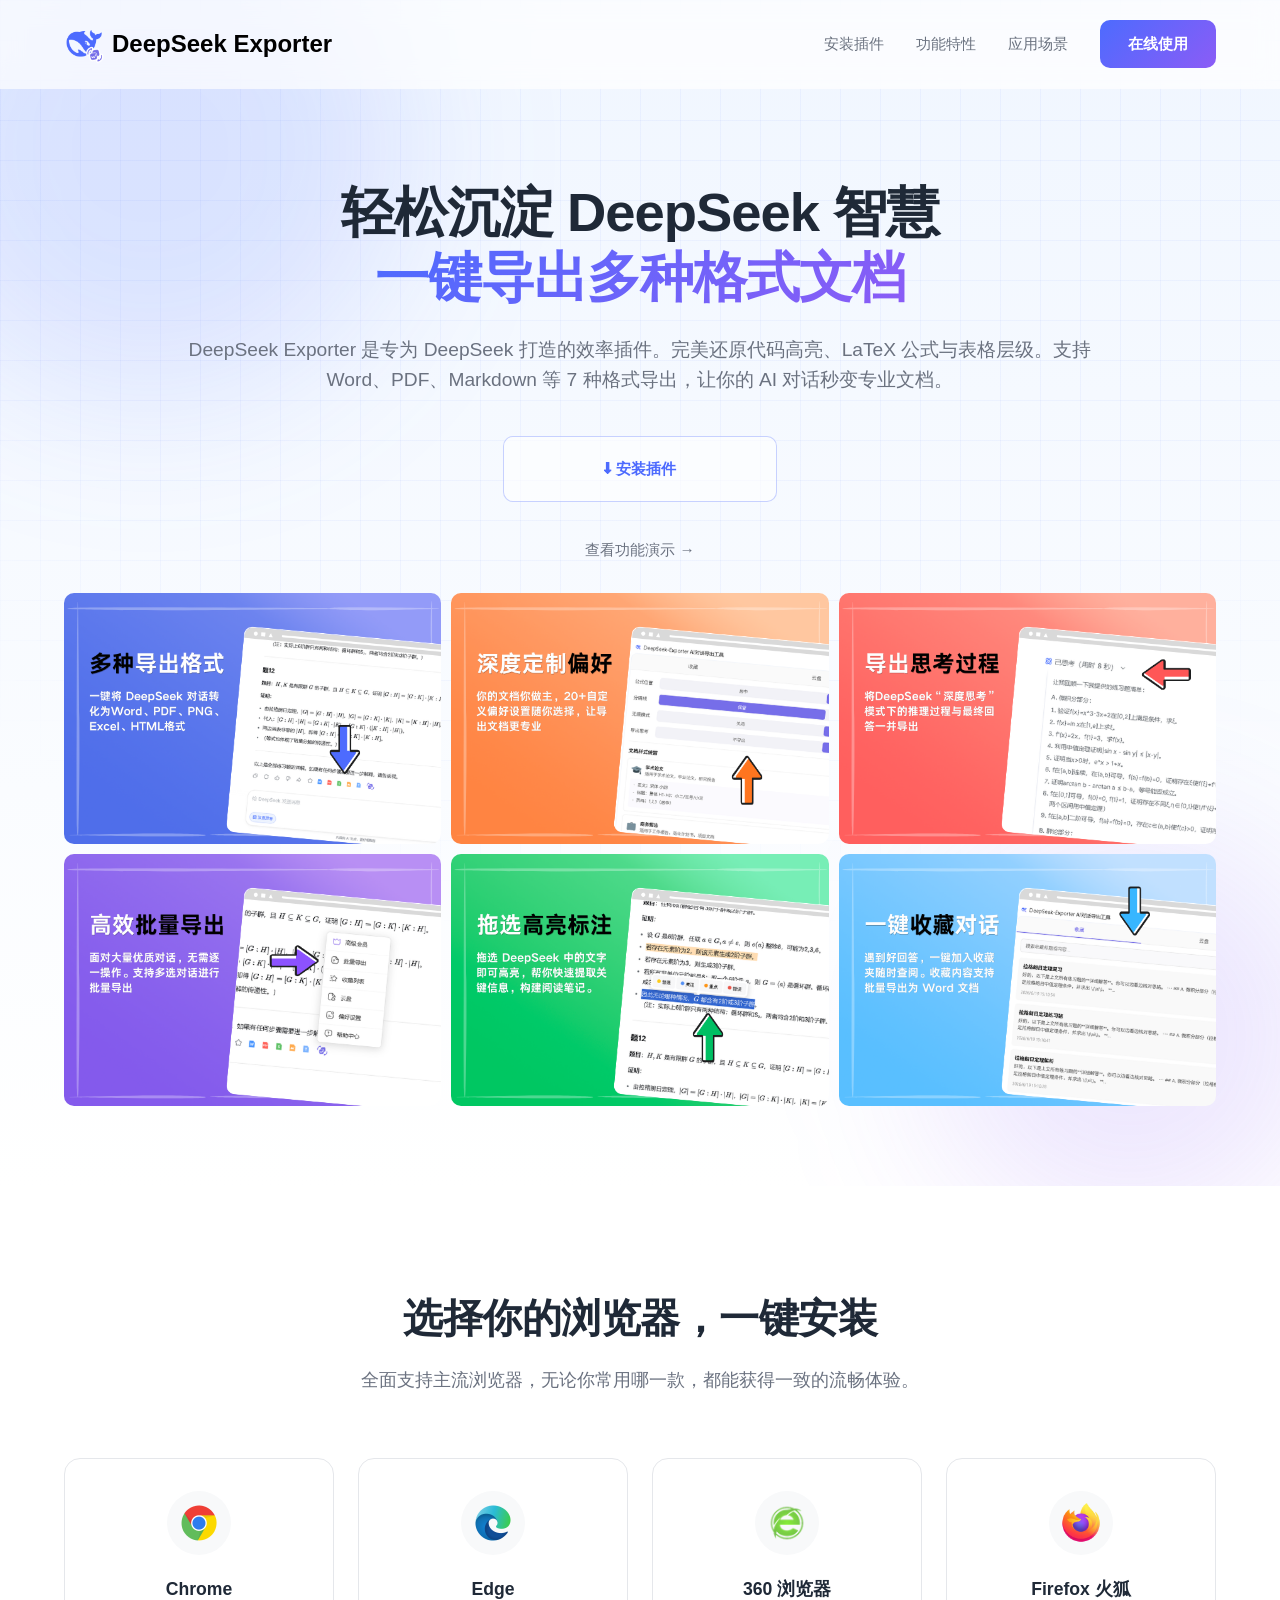
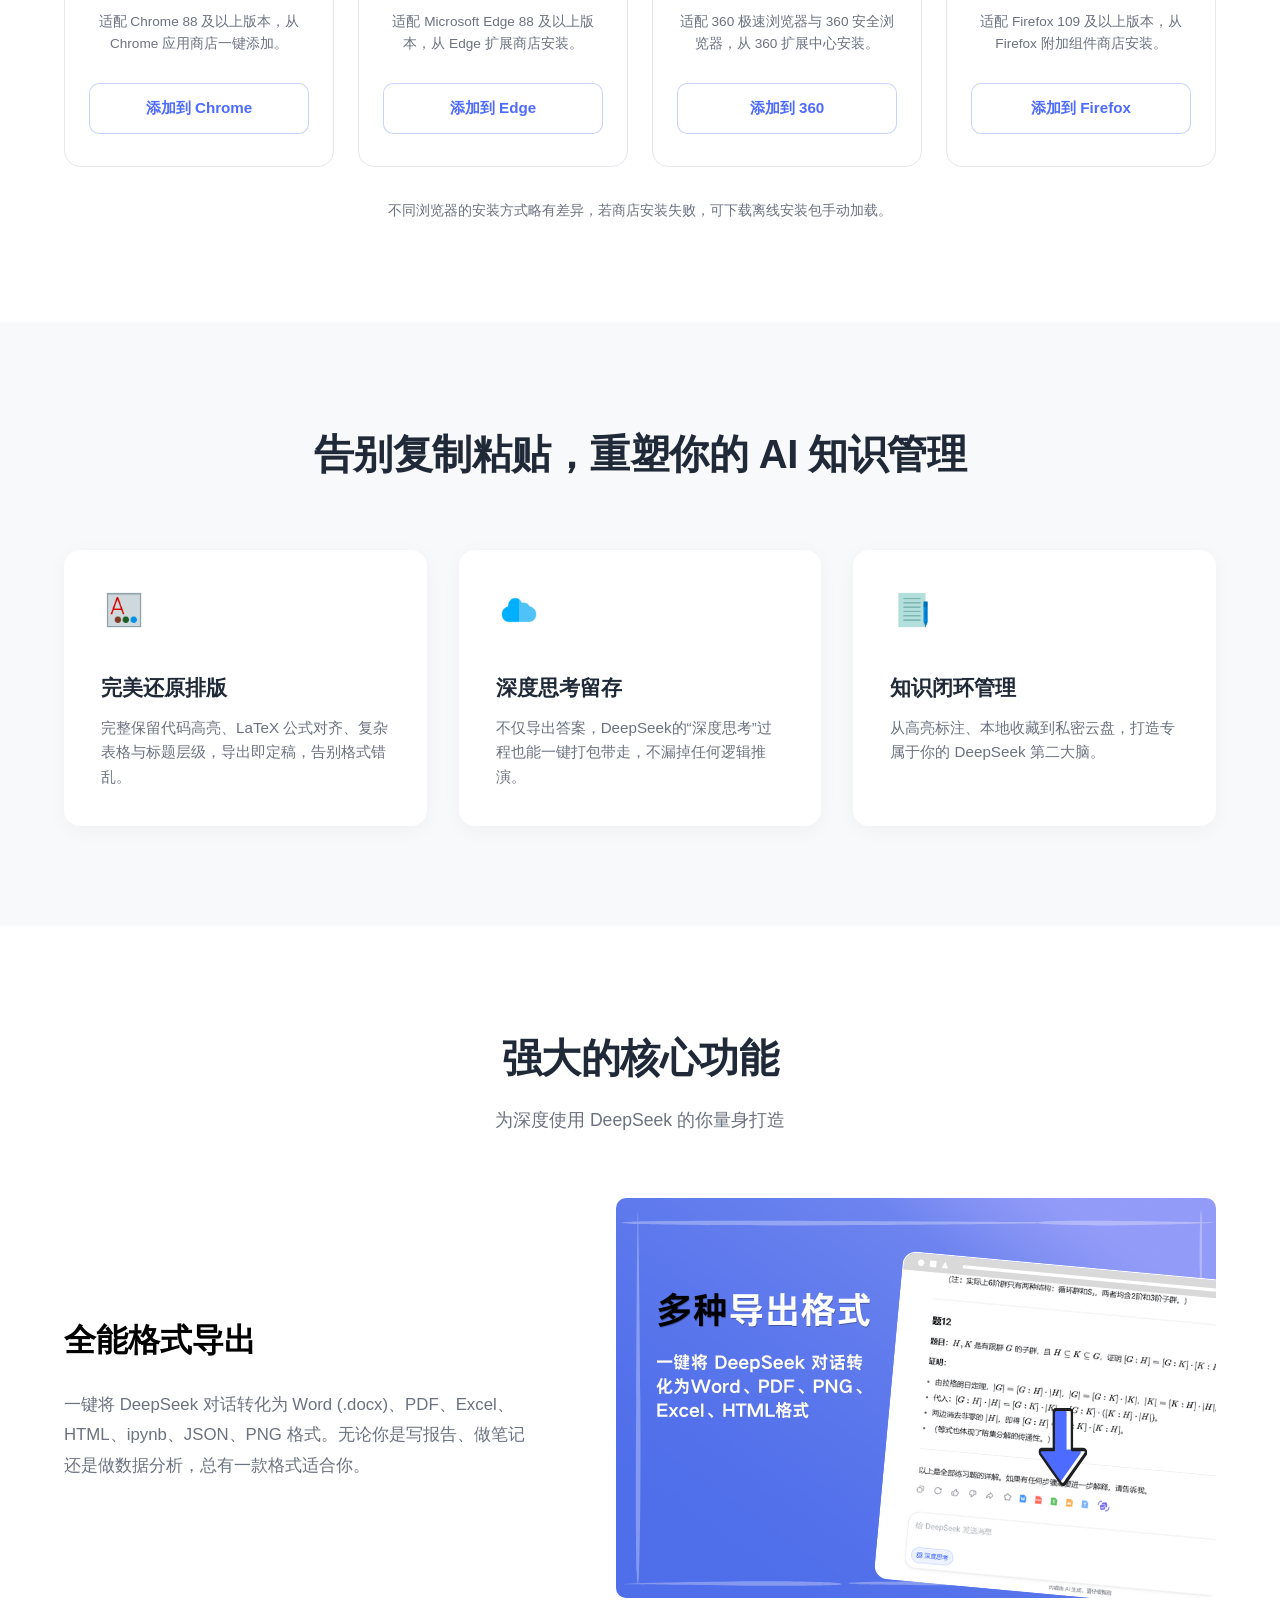
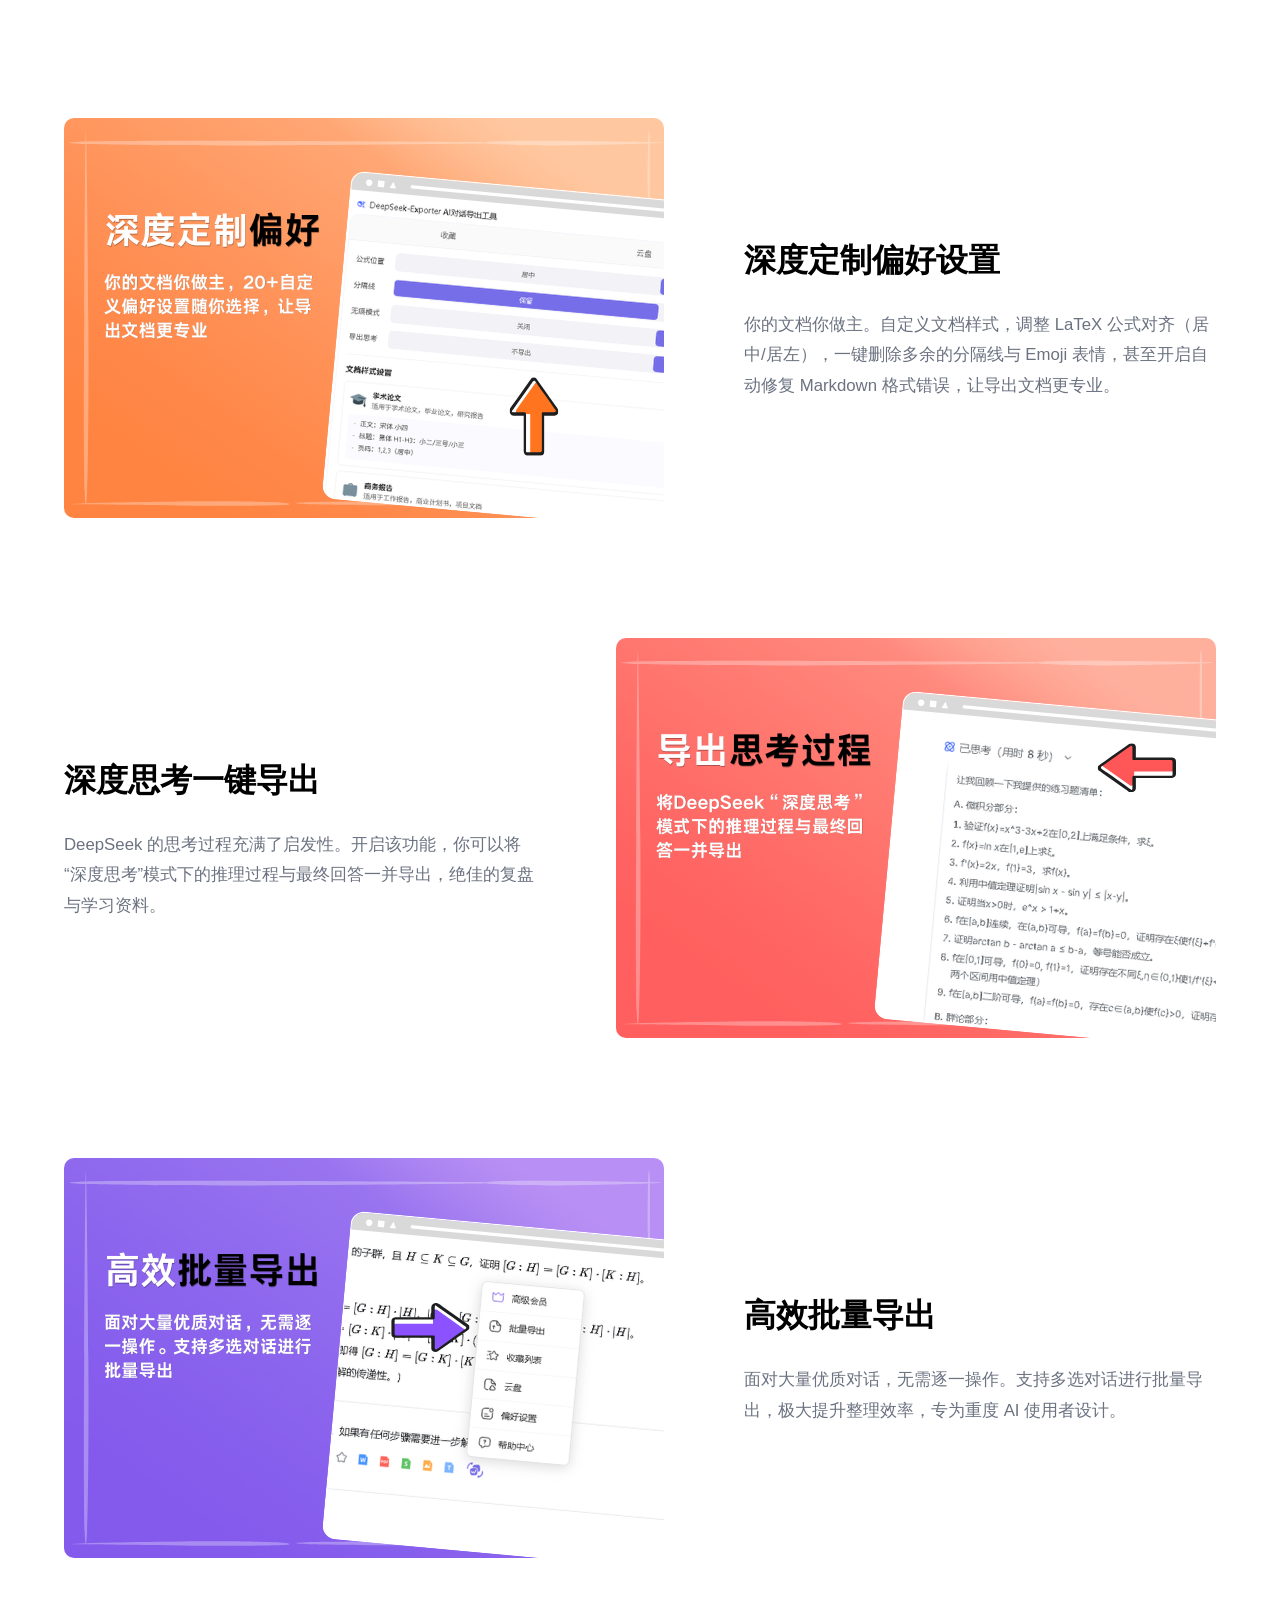
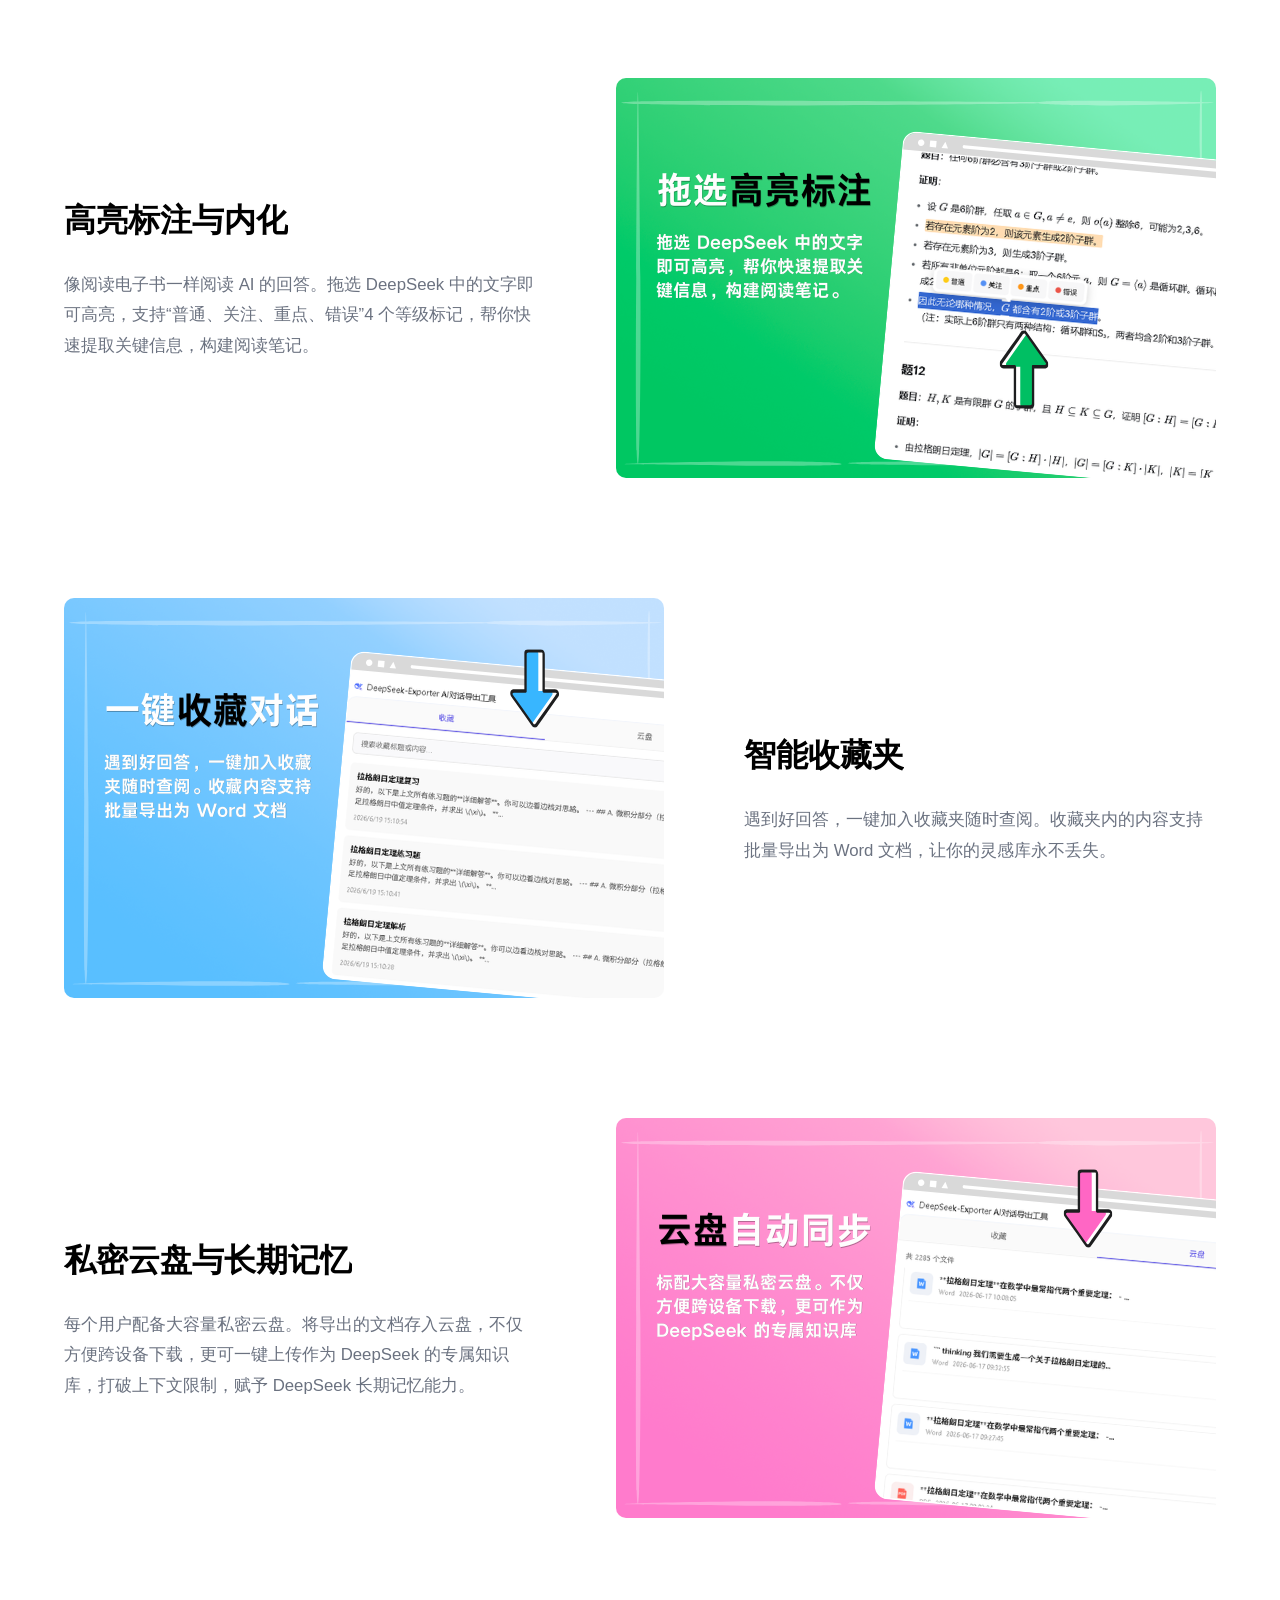
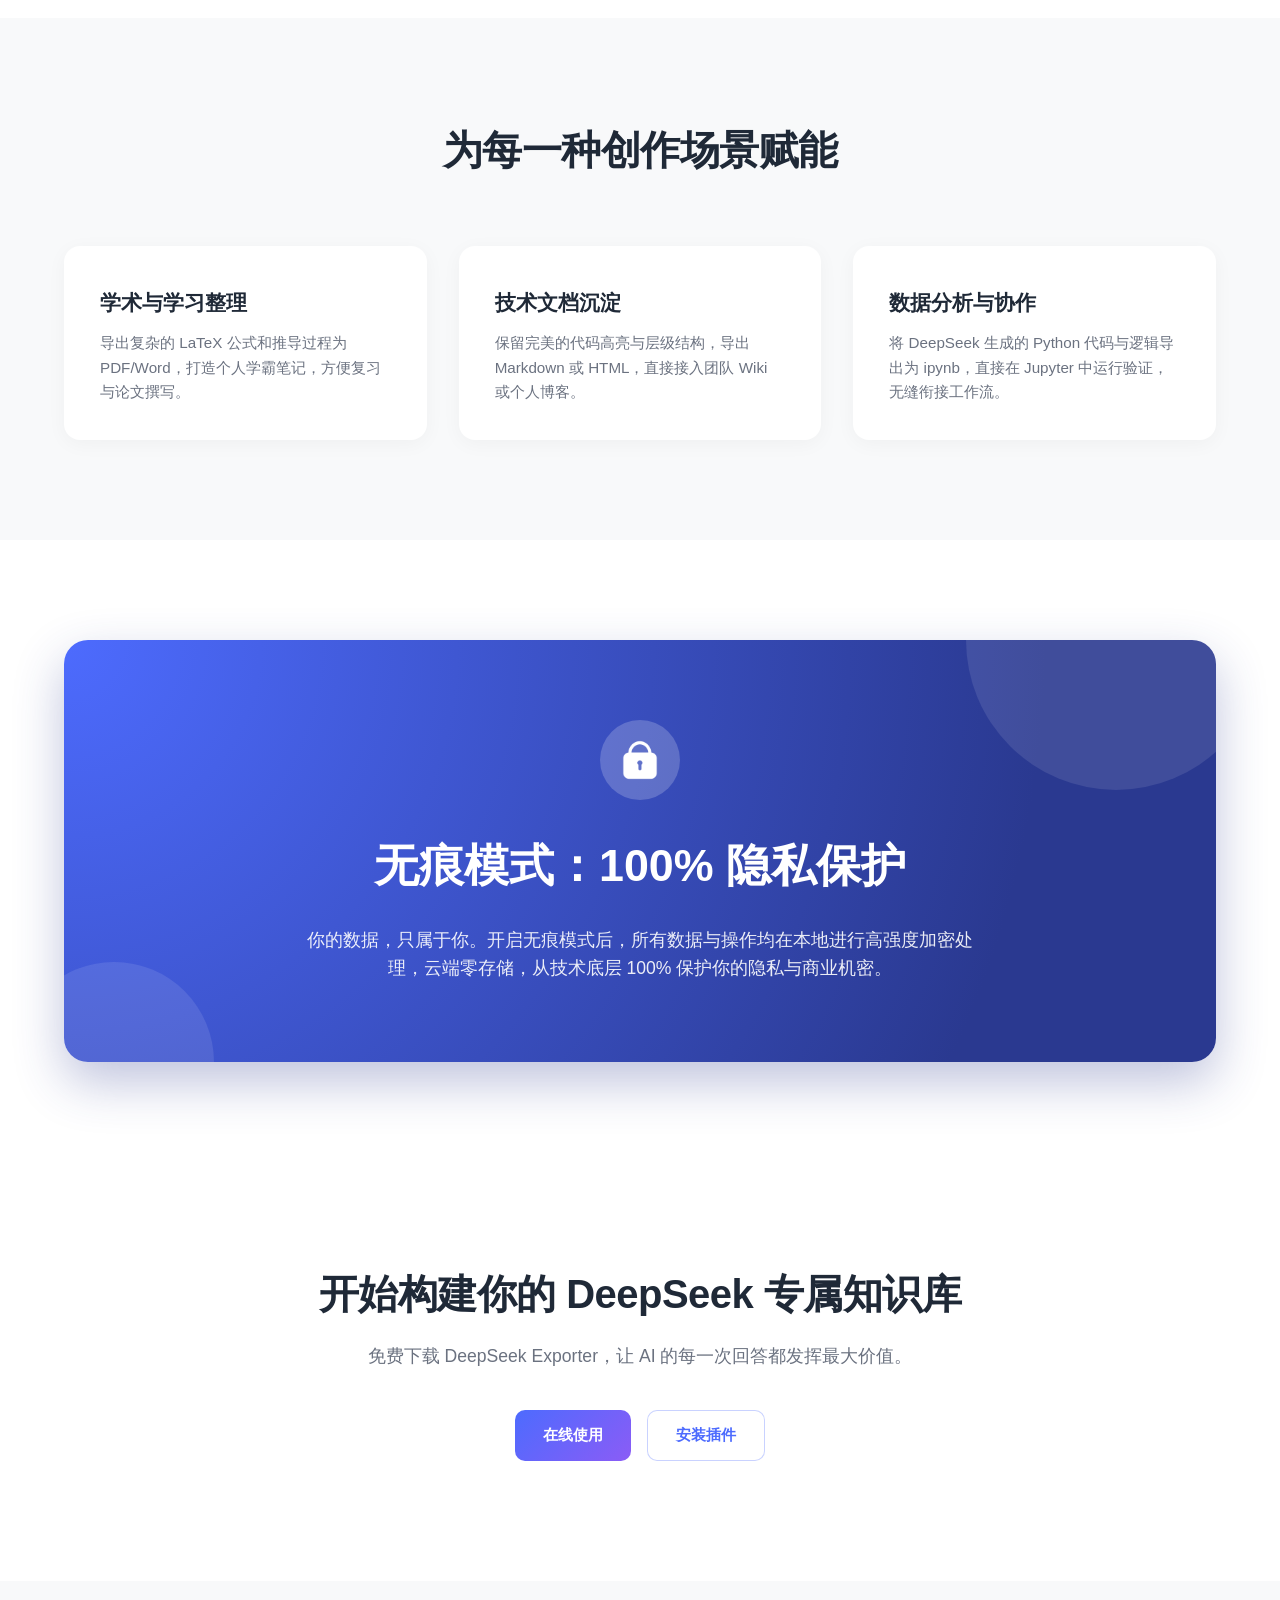
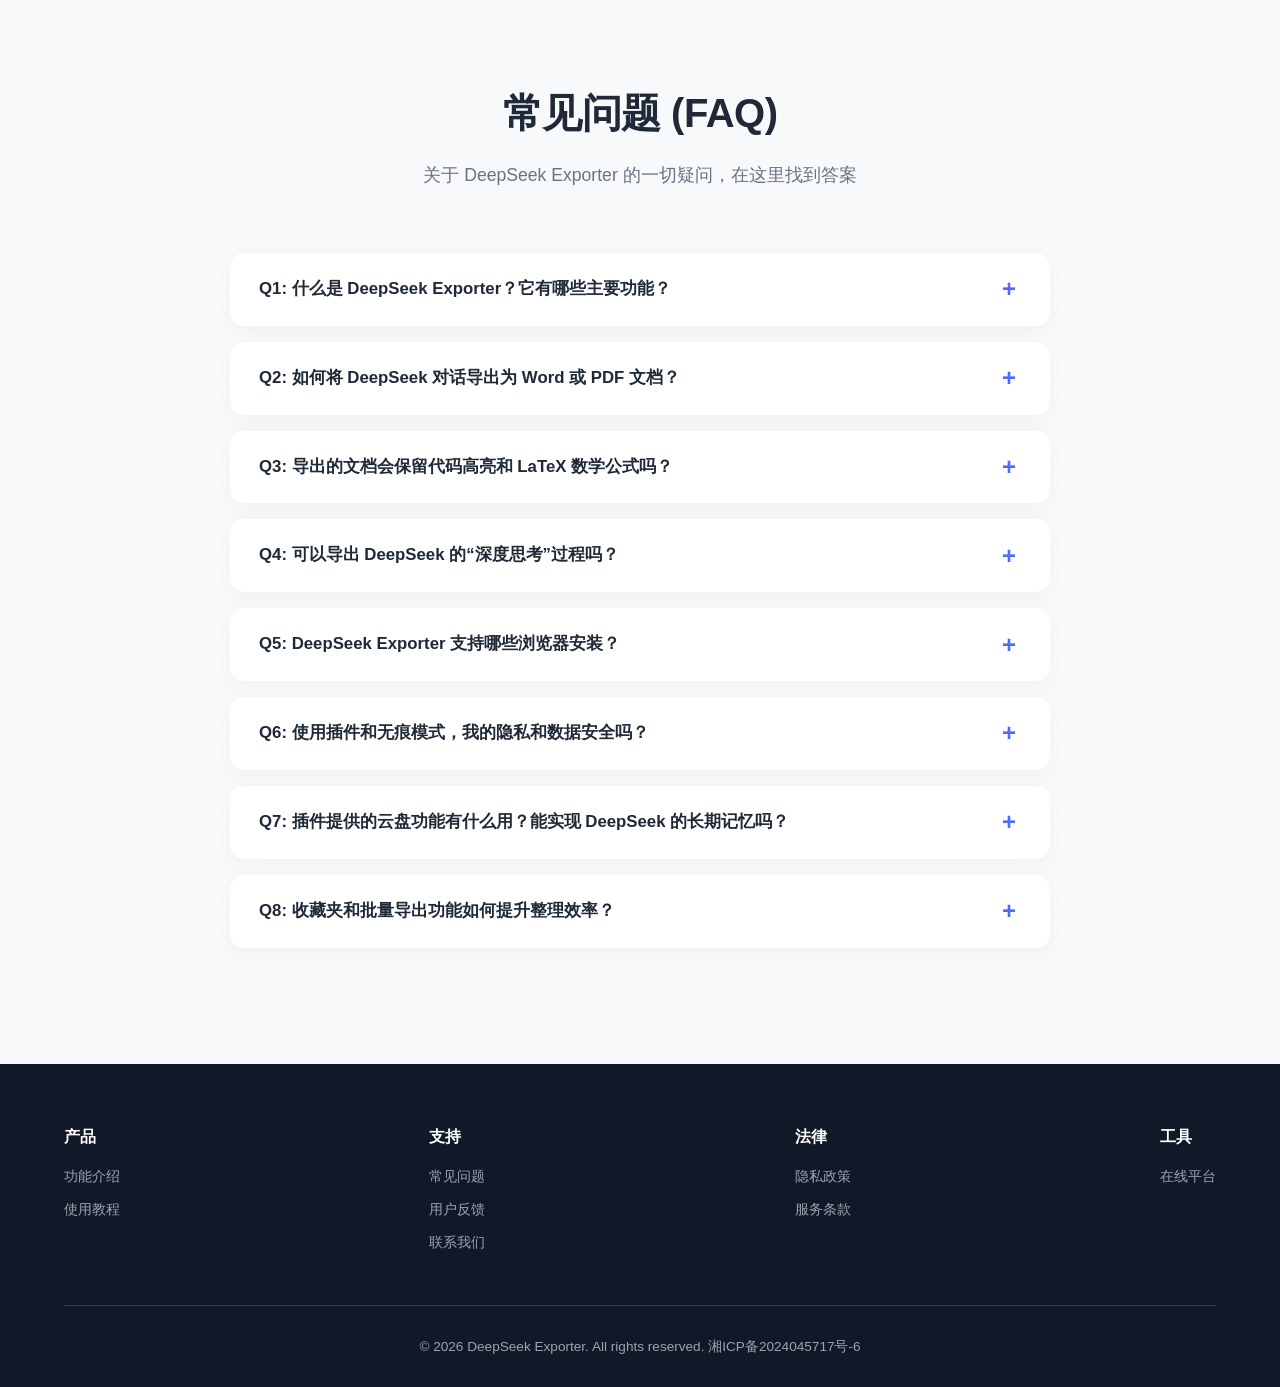
==== index.html @ 5801261b "1" ====
<!DOCTYPE html>
<html lang="zh-CN">

<head>
  <meta charset="UTF-8">
  <meta name="viewport" content="width=device-width, initial-scale=1.0">
  <title>DeepSeek Exporter - 轻松沉淀 DeepSeek 智慧，一键导出多种格式文档</title>
  <meta property="og:title" content="DeepSeek Exporter - AI转Word">
  <meta property="og:description"
    content="DeepSeek Exporter 是专为 DeepSeek 打造的效率插件。完美还原代码高亮、LaTeX 公式与表格层级。支持 Word、PDF、Markdown 等 7 种格式导出，让你的 AI 对话秒变专业文档。">
  <meta property="og:site_name" content="DeepSeek Exporter">
  <meta property="og:url" content="https://www.aibusgo.com/">
  <meta property="og:type" content="website">
  <meta property="og:locale" content="zh_CN">
  <meta name="description"
    content="DeepSeek Exporter 是专为 DeepSeek 打造的效率插件。完美还原代码高亮、LaTeX 公式与表格层级。支持 Word、PDF、Markdown 等 7 种格式导出，让你的 AI 对话秒变专业文档。" />
  <meta name="keywords"
    content="DeepSeek Exporter,DeepSeek-Exporter,AI公式转Word,LaTeX公式转Word,Markdown转Word,DeepSeek转Word,AI对话转Word,DeepSeek2Word,DeepShare,Chat2File">
  <link rel="canonical" href="https://www.aibusgo.com/">
  <link rel="icon" href="images/logo.png" />
  <link rel="apple-touch-icon" href="images/logo.png" />
  <link rel="stylesheet" href="styles.css" />
  <link rel="preconnect" href="https://fonts.googleapis.com" />
  <link rel="preconnect" href="https://fonts.gstatic.com" crossorigin />
  <link
    href="https://fonts.googleapis.com/css2?family=Inter:wght@300;400;500;600;700&family=Noto+Sans+SC:wght@300;400;500;700&display=swap"
    rel="stylesheet" />
  <style>
    :root {
      --primary-color: #4D6BFE;
      --primary-hover: #3a55e0;
      --secondary-color: #8B5CF6;
      /* 紫色辅助色 */
      --text-main: #1F2937;
      --text-secondary: #6B7280;
      --bg-white: #FFFFFF;
      --bg-light: #F8F9FA;
      --border-color: #E5E7EB;
      --card-shadow: 0 4px 20px rgba(0, 0, 0, 0.04);
      --card-shadow-hover: 0 12px 40px rgba(77, 107, 254, 0.2);
      --gradient-primary: linear-gradient(135deg, #4D6BFE 0%, #8B5CF6 100%);
      --gradient-bg: linear-gradient(180deg, #F0F6FF 0%, #FFFFFF 100%);
    }

    * {
      margin: 0;
      padding: 0;
      box-sizing: border-box;
    }

    body {
      font-family: -apple-system, BlinkMacSystemFont, "Segoe UI", Roboto, "Helvetica Neue", Arial, "PingFang SC", "Microsoft YaHei", sans-serif;
      color: var(--text-main);
      background-color: var(--bg-white);
      line-height: 1.6;
      overflow-x: hidden;
    }

    a {
      text-decoration: none;
      color: inherit;
    }

    /* FAQ Section */
    .faq-section {
      background-color: var(--bg-light);
    }

    .faq-list {
      max-width: 820px;
      margin: 0 auto;
    }

    .faq-item {
      background: white;
      border-radius: 14px;
      margin-bottom: 16px;
      box-shadow: var(--card-shadow);
      overflow: hidden;
      border: 1px solid transparent;
      transition: all 0.3s ease;
    }

    .faq-item:hover {
      border-color: rgba(77, 107, 254, 0.2);
    }

    .faq-item.active {
      border-color: var(--primary-color);
      box-shadow: var(--card-shadow-hover);
    }

    .faq-question {
      padding: 22px 28px;
      cursor: pointer;
      display: flex;
      justify-content: space-between;
      align-items: center;
      font-weight: 600;
      font-size: 1.05rem;
      color: var(--text-main);
    }

    .faq-question span:first-child {
      padding-right: 20px;
    }

    .faq-icon {
      flex-shrink: 0;
      width: 24px;
      height: 24px;
      display: flex;
      align-items: center;
      justify-content: center;
      font-size: 1.5rem;
      color: var(--primary-color);
      transition: transform 0.3s ease;
    }

    .faq-item.active .faq-icon {
      transform: rotate(45deg);
      /* "+" 变成 "x" */
    }

    .faq-answer {
      max-height: 0;
      overflow: hidden;
      transition: max-height 0.4s cubic-bezier(0.4, 0, 0.2, 1), padding 0.4s ease;
      padding: 0 28px;
      color: var(--text-secondary);
      font-size: 0.98rem;
      line-height: 1.7;
    }

    .faq-item.active .faq-answer {
      max-height: 600px;
      /* 确保足以容纳最长回答 */
      padding-bottom: 24px;
    }

    .faq-answer p {
      margin: 0;
    }


    .container {
      max-width: 1200px;
      margin: 0 auto;
      padding: 0 24px;
      position: relative;
      z-index: 2;
    }

    /* Navbar */
    .navbar {
      position: fixed;
      top: 0;
      left: 0;
      width: 100%;
      z-index: 1000;
      transition: all 0.3s ease;
      padding: 20px 0;
      background: rgba(255, 255, 255, 0.7);
      backdrop-filter: blur(12px);
      -webkit-backdrop-filter: blur(12px);
      border-bottom: 1px solid transparent;
    }

    .navbar.scrolled {
      border-bottom: 1px solid rgba(255, 255, 255, 0.8);
      box-shadow: 0 4px 30px rgba(0, 0, 0, 0.04);
      padding: 12px 0;
    }

    .nav-content {
      display: flex;
      justify-content: space-between;
      align-items: center;
    }

    .logo {
      font-size: 1.5rem;
      font-weight: 700;
      display: flex;
      align-items: center;
      gap: 8px;
      background: #000000;
      -webkit-background-clip: text;
      -webkit-text-fill-color: transparent;
    }

    .nav-links {
      display: flex;
      align-items: center;
      gap: 32px;
    }

    .nav-links a {
      font-size: 0.95rem;
      color: var(--text-secondary);
      transition: color 0.2s;
      position: relative;
    }

    .nav-links a:not(.btn):hover {
      color: var(--primary-color);
    }

    .nav-links a:not(.btn)::after {
      content: '';
      position: absolute;
      bottom: -4px;
      left: 0;
      width: 0;
      height: 2px;
      background: var(--gradient-primary);
      transition: width 0.3s ease;
    }

    .nav-links a:not(.btn):hover::after {
      width: 100%;
    }

    /* Buttons with Glow & Shine Effect */
    .btn {
      padding: 12px 28px;
      border-radius: 10px;
      font-size: 0.95rem;
      font-weight: 600;
      transition: all 0.3s cubic-bezier(0.4, 0, 0.2, 1);
      cursor: pointer;
      display: inline-flex;
      align-items: center;
      justify-content: center;
      gap: 8px;
      position: relative;
      overflow: hidden;
    }

    .btn-primary {
      background: var(--gradient-primary);
      color: white;
      border: none;
    }

    .btn-primary:hover {
      transform: translateY(-2px);
      box-shadow: 0 8px 25px rgba(77, 107, 254, 0.5);
    }

    /* Shine sweep effect */
    .btn-primary::before {
      content: '';
      position: absolute;
      top: 0;
      left: -100%;
      width: 100%;
      height: 100%;
      background: linear-gradient(120deg, transparent, rgba(255, 255, 255, 0.3), transparent);
      transition: all 0.6s;
    }

    .btn-primary:hover::before {
      left: 100%;
    }

    .btn-outline {
      background-color: rgba(255, 255, 255, 0.6);
      color: var(--primary-color);
      border: 1px solid rgba(77, 107, 254, 0.3);
    }

    .btn-outline:hover {
      background-color: white;
      border-color: var(--primary-color);
      transform: translateY(-2px);
      box-shadow: 0 4px 15px rgba(77, 107, 254, 0.1);
    }

    .menu-toggle {
      display: none;
      flex-direction: column;
      gap: 5px;
      cursor: pointer;
      z-index: 1001;
    }

    .menu-toggle span {
      width: 24px;
      height: 2px;
      background: var(--text-main);
      transition: 0.3s;
    }

    /* Hero Section with Tech Background */
    .hero {
      padding: 180px 0 80px;
      text-align: center;
      background: var(--gradient-bg);
      position: relative;
      overflow: hidden;
    }

    /* Grid Pattern */
    .hero::before {
      content: "";
      position: absolute;
      top: 0;
      left: 0;
      right: 0;
      bottom: 0;
      background-image: linear-gradient(rgba(77, 107, 254, 0.05) 1px, transparent 1px),
        linear-gradient(90deg, rgba(77, 107, 254, 0.05) 1px, transparent 1px);
      background-size: 40px 40px;
      mask-image: radial-gradient(ellipse 80% 80% at 50% 0%, #000 70%, transparent 100%);
      -webkit-mask-image: radial-gradient(ellipse 80% 80% at 50% 0%, #000 70%, transparent 100%);
      z-index: 1;
    }

    /* Floating Blobs */
    .blob {
      position: absolute;
      border-radius: 50%;
      filter: blur(80px);
      z-index: 0;
      animation: float 10s infinite ease-in-out;
    }

    .blob-1 {
      width: 500px;
      height: 500px;
      background: rgba(77, 107, 254, 0.15);
      top: -100px;
      left: -100px;
    }

    .blob-2 {
      width: 400px;
      height: 400px;
      background: rgba(139, 92, 246, 0.15);
      bottom: -50px;
      right: -50px;
      animation-delay: -5s;
    }

    @keyframes float {

      0%,
      100% {
        transform: translate(0, 0) scale(1);
      }

      50% {
        transform: translate(30px, 30px) scale(1.1);
      }
    }

    .hero h1 {
      font-family: 'Franklin Gothic Medium', 'Arial Narrow', Arial, sans-serif;
      font-size: 3.4rem;
      font-weight: 800;
      margin-bottom: 24px;
      line-height: 1.2;
      letter-spacing: -1px;
    }

    .feature-des-img {
      width: 600px;
      height: 400px;
      border-radius: 10px;
    }

    .hero h1 span {
      background: var(--gradient-primary);
      -webkit-background-clip: text;
      -webkit-text-fill-color: transparent;
      display: inline-block;
    }

    .hero p {
      font-size: 1.2rem;
      color: var(--text-secondary);
      max-width: 960px;
      margin: 0 auto 40px;
    }

    .hero-buttons {
      display: flex;
      justify-content: center;
      gap: 16px;
      margin-bottom: 20px;
    }

    .hero-cta-link {
      color: var(--text-secondary);
      font-size: 0.95rem;
      display: inline-block;
      margin-top: 16px;
      transition: color 0.2s;
    }

    .hero-cta-link:hover {
      color: var(--primary-color);
    }

    /* Image Placeholder with Glow Border */
    .image-placeholder {
      background-color: rgba(255, 255, 255, 0.5);
      border-radius: 16px;
      display: flex;
      align-items: center;
      justify-content: center;
      color: #64748B;
      font-size: 0.9rem;
      margin-top: 60px;
      box-shadow: 0 20px 50px rgba(0, 0, 0, 0.1);
      width: 688px;
      margin-left: auto;
      margin-right: auto;
      position: relative;
      overflow: hidden;
    }

    /* Animated glowing border */
    .image-placeholder::after {
      content: '';
      position: absolute;
      top: -2px;
      left: -2px;
      right: -2px;
      bottom: -2px;
      background: var(--gradient-primary);
      z-index: -1;
      border-radius: 18px;
      opacity: 0;
      filter: blur(10px);
      transition: opacity 0.3s;
    }

    .image-placeholder:hover::after {
      opacity: 0.6;
    }

    /* Generic Section Styles */
    section {
      padding: 100px 0;
      position: relative;
    }

    .section-title {
      text-align: center;
      font-size: 2.5rem;
      font-weight: 800;
      margin-bottom: 16px;
      letter-spacing: -0.5px;
    }

    .section-subtitle {
      text-align: center;
      font-size: 1.1rem;
      color: var(--text-secondary);
      max-width: 640px;
      margin: 0 auto 64px;
    }

    /* Install Section */
    .install-grid {
      display: grid;
      grid-template-columns: repeat(4, 1fr);
      gap: 24px;
    }

    .browser-card {
      background: rgba(255, 255, 255, 0.8);
      border: 1px solid var(--border-color);
      border-radius: 16px;
      padding: 32px 24px;
      text-align: center;
      transition: all 0.4s cubic-bezier(0.4, 0, 0.2, 1);
      position: relative;
      overflow: hidden;
    }

    /* Background shine on hover */
    .browser-card::before {
      content: '';
      position: absolute;
      top: 0;
      left: 0;
      width: 100%;
      height: 4px;
      background: var(--gradient-primary);
      transform: scaleX(0);
      transform-origin: left;
      transition: transform 0.4s;
    }

    .browser-card:hover {
      border-color: transparent;
      box-shadow: var(--card-shadow-hover);
      transform: translateY(-8px);
      background: white;
    }

    .browser-card:hover::before {
      transform: scaleX(1);
    }

    .browser-icon {
      width: 64px;
      height: 64px;
      background: var(--bg-light);
      border-radius: 50%;
      margin: 0 auto 20px;
      display: flex;
      align-items: center;
      justify-content: center;
      font-size: 1.8rem;
      transition: transform 0.3s;
    }

    .browser-card:hover .browser-icon {
      transform: scale(1.1) rotate(5deg);
      background: rgba(77, 107, 254, 0.1);
    }

    .browser-card h3 {
      font-size: 1.1rem;
      margin-bottom: 8px;
    }

    .browser-card p {
      font-size: 0.85rem;
      color: var(--text-secondary);
      margin-bottom: 24px;
      min-height: 48px;
    }

    /* Pain Points */
    .pain-points {
      background-color: var(--bg-light);
    }

    .cards-grid-3 {
      display: grid;
      grid-template-columns: repeat(3, 1fr);
      gap: 32px;
    }

    .point-card {
      background: white;
      padding: 36px;
      border-radius: 16px;
      border: 1px solid transparent;
      box-shadow: var(--card-shadow);
      transition: all 0.3s;
    }

    .point-card:hover {
      border-color: rgba(77, 107, 254, 0.3);
      transform: translateY(-5px);
    }

    .point-icon {
      font-size: 2.5rem;
      margin-bottom: 20px;
      display: inline-block;
    }

    .point-card h3 {
      font-size: 1.3rem;
      margin-bottom: 12px;
    }

    .point-card p {
      color: var(--text-secondary);
      font-size: 0.95rem;
    }

    /* Features Section */
    .feature-item {
      display: flex;
      align-items: center;
      gap: 80px;
      margin-bottom: 120px;
    }

    .feature-item:last-child {
      margin-bottom: 0;
    }

    .feature-item.reverse {
      flex-direction: row-reverse;
    }

    .feature-text h3 {
      font-size: 2rem;
      margin-bottom: 24px;
      background: #000000;
      -webkit-background-clip: text;
      -webkit-text-fill-color: transparent;
      display: inline-block;
    }

    .feature-text p {
      color: var(--text-secondary);
      font-size: 1.05rem;
      line-height: 1.8;
    }

    .feature-img {
      flex: 1;
      min-height: 360px;
    }

    /* Scenarios */
    .scenarios {
      background-color: var(--bg-light);
    }

    .scenario-card {
      background: white;
      padding: 36px;
      border-radius: 16px;
      box-shadow: var(--card-shadow);
      transition: all 0.3s;
      border-top: 4px solid transparent;
    }

    .scenario-card:hover {
      transform: translateY(-5px);
      border-top-color: var(--primary-color);
      box-shadow: var(--card-shadow-hover);
    }

    .scenario-card h3 {
      font-size: 1.3rem;
      margin-bottom: 12px;
    }

    .scenario-card p {
      color: var(--text-secondary);
      font-size: 0.95rem;
    }

    /* Privacy Section with High Tech Vibe */
    .privacy-section {
      background: radial-gradient(circle at top left, #4D6BFE, #2A3990 80%);
      color: white;
      border-radius: 24px;
      padding: 80px 40px;
      text-align: center;
      position: relative;
      overflow: hidden;
      box-shadow: 0 20px 50px rgba(42, 57, 144, 0.3);
    }

    /* Glowing dots decoration */
    .privacy-section::before,
    .privacy-section::after {
      content: '';
      position: absolute;
      border-radius: 50%;
      background: rgba(255, 255, 255, 0.1);
    }

    .privacy-section::before {
      width: 300px;
      height: 300px;
      top: -150px;
      right: -50px;
    }

    .privacy-section::after {
      width: 200px;
      height: 200px;
      bottom: -100px;
      left: -50px;
    }

    .privacy-section h2 {
      font-size: 2.8rem;
      margin-bottom: 24px;
      position: relative;
      z-index: 2;
    }

    .privacy-section p {
      font-size: 1.1rem;
      max-width: 700px;
      margin: 0 auto;
      opacity: 0.9;
      position: relative;
      z-index: 2;
    }

    /* Bottom CTA */
    .cta-section {
      text-align: center;
    }

    /* Footer */
    footer {
      background-color: #111827;
      color: #9CA3AF;
      padding: 60px 0 30px;
    }

    .footer-content {
      display: flex;
      justify-content: space-between;
      flex-wrap: wrap;
      gap: 40px;
      margin-bottom: 40px;
    }

    .footer-col h4 {
      color: white;
      margin-bottom: 16px;
      font-size: 1rem;
    }

    .footer-col a {
      display: block;
      margin-bottom: 10px;
      font-size: 0.9rem;
      color: #9CA3AF;
      transition: color 0.2s;
    }

    .footer-col a:hover {
      color: var(--primary-color);
    }

    .footer-bottom {
      border-top: 1px solid #374151;
      padding-top: 30px;
      text-align: center;
      font-size: 0.85rem;
    }

    /* Responsive */
    @media (max-width: 968px) {
      .nav-links {
        display: none;
        position: absolute;
        top: 70px;
        left: 0;
        width: 100%;
        background: white;
        flex-direction: column;
        padding: 20px;
        box-shadow: 0 10px 20px rgba(0, 0, 0, 0.1);
      }

      .nav-links.active {
        display: flex;
      }

      .menu-toggle {
        display: flex;
      }

      .hero h1 {
        font-size: 2.5rem;
      }

      .install-grid {
        grid-template-columns: repeat(2, 1fr);
      }

      .cards-grid-3 {
        grid-template-columns: 1fr;
      }

      .feature-item,
      .feature-item.reverse {
        flex-direction: column;
        gap: 40px;
      }

      .feature-text {
        text-align: center;
      }

      .feature-img {
        width: 100%;
      }
    }

    @media (max-width: 600px) {
      .install-grid {
        grid-template-columns: 1fr;
      }

      .hero-buttons {
        flex-direction: column;
        gap: 12px;
      }

      .btn {
        width: 100%;
      }

      .section-title {
        font-size: 2rem;
      }

      .privacy-section {
        padding: 50px 20px;
      }

      .privacy-section h2 {
        font-size: 2rem;
      }
    }

    /* Scroll Animation */
    .fade-in {
      opacity: 0;
      transform: translateY(40px);
      transition: opacity 0.8s ease-out, transform 0.8s cubic-bezier(0.16, 1, 0.3, 1);
    }

    .fade-in.visible {
      opacity: 1;
      transform: translateY(0);
    }
  </style>
</head>

<body>

  <!-- Navbar -->
  <nav class="navbar" id="navbar">
    <div class="container nav-content">
      <a href="#" class="logo">
        <img src="images/logo.png" style="width: 40px; height: 40px;"> DeepSeek Exporter
      </a>
      <div class="nav-links" id="navLinks">
        <a href="#install">安装插件</a>
        <a href="#features">功能特性</a>
        <a href="#scenarios">应用场景</a>
        <a href="https://www.aiwhaler.com/" target="_blank" class="btn btn-primary" style="color: #fff;">在线使用</a>
      </div>
      <div class="menu-toggle" onclick="toggleMenu()">
        <span></span><span></span><span></span>
      </div>
    </div>
  </nav>

  <!-- Hero Section -->
  <header class="hero">
    <div class="blob blob-1"></div>
    <div class="blob blob-2"></div>
    <div class="container">
      <h1>轻松沉淀 DeepSeek 智慧<br><span>一键导出多种格式文档</span></h1>
      <p>DeepSeek Exporter 是专为 DeepSeek 打造的效率插件。完美还原代码高亮、LaTeX 公式与表格层级。支持 Word、PDF、Markdown 等 7 种格式导出，让你的 AI 对话秒变专业文档。
      </p>
      <div class="hero-buttons">
        <!-- <a href="https://www.aiwhaler.com/" target="_blank" class="btn btn-primary">在线使用</a> -->
        <a href="#install" class="btn btn-outline" style="padding: 20px 100px;">⬇ 安装插件</a>
      </div>
      <a href="#features" class="hero-cta-link">查看功能演示 →</a>

      <div class="image-gallery"
        style="display: grid; grid-template-columns: repeat(3, 1fr); gap: 10px; margin-top: 30px;">
        <img src="images/banner-1.png" style="width: 100%; height: auto; display: block; border-radius: 10px;" alt="图片1">
        <img src="images/banner-2.png" style="width: 100%; height: auto; display: block; border-radius: 10px;" alt="图片2">
        <img src="images/banner-3.png" style="width: 100%; height: auto; display: block; border-radius: 10px;" alt="图片3">
        <img src="images/banner-4.png" style="width: 100%; height: auto; display: block; border-radius: 10px;" alt="图片4">
        <img src="images/banner-5.png" style="width: 100%; height: auto; display: block; border-radius: 10px;" alt="图片5">
        <img src="images/banner-6.png" style="width: 100%; height: auto; display: block; border-radius: 10px;" alt="图片6">
      </div>

    </div>
  </header>

  <!-- Install Section -->
  <section id="install" class="fade-in">
    <div class="container">
      <h2 class="section-title">选择你的浏览器，一键安装</h2>
      <p class="section-subtitle">全面支持主流浏览器，无论你常用哪一款，都能获得一致的流畅体验。</p>
      <div class="install-grid">
        <div class="browser-card">
          <div class="browser-icon"><img src="images/lowcode-2406140.png" style="width: 40px; height: 40px;"></div>
          <h3>Chrome</h3>
          <p>适配 Chrome 88 及以上版本，从 Chrome 应用商店一键添加。</p>
          <a href="https://chromewebstore.google.com/detail/%E9%B2%B8%E9%B1%BCai%E5%8A%A9%E6%89%8B-deepseek%E5%AF%BC%E5%87%BAword/foegcdhddlencjjkaeonjahfcdlmlihl"
            target="_blank" class="btn btn-outline" style="width:100%">添加到 Chrome</a>
        </div>
        <div class="browser-card">
          <div class="browser-icon"><img src="images/lowcode-2406134.png" style="width: 40px; height: 40px;"></div>
          <h3>Edge</h3>
          <p>适配 Microsoft Edge 88 及以上版本，从 Edge 扩展商店安装。</p>
          <a href="https://microsoftedge.microsoft.com/addons/detail/%E9%B2%B8%E9%B1%BCai%E5%8A%A9%E6%89%8B/lgfpicokhhemdpohohdlffponcillpfa"
            class="btn btn-outline" target="_blank" style="width:100%">添加到 Edge</a>
        </div>
        <div class="browser-card">
          <div class="browser-icon"><img src="images/lowcode-2406123.png" style="width: 40px; height: 40px;"></div>
          <h3>360 浏览器</h3>
          <p>适配 360 极速浏览器与 360 安全浏览器，从 360 扩展中心安装。</p>
          <a href="https://ext.se.360.cn/#/extension-detail?id=hgahdgilffiglaefnmnkoclmigdaighg" class="btn btn-outline"
            target="_blank" style="width:100%">添加到 360</a>
        </div>
        <div class="browser-card">
          <div class="browser-icon"><img src="images/lowcode-2458186.jfif" style="width: 40px; height: 40px;"></div>
          <h3>Firefox 火狐</h3>
          <p>适配 Firefox 109 及以上版本，从 Firefox 附加组件商店安装。</p>
          <a href="https://addons.mozilla.org/zh-CN/firefox/addon/deepseek%E5%AF%BC%E5%87%BAword-%E9%B2%B8%E9%B1%BCai%E5%8A%A9%E6%89%8B/"
            class="btn btn-outline" target="_blank" style="width:100%">添加到 Firefox</a>
        </div>
      </div>
      <p style="text-align:center; margin-top:32px; color:var(--text-secondary); font-size:0.9rem;">
        不同浏览器的安装方式略有差异，若商店安装失败，可下载离线安装包手动加载。
      </p>
    </div>
  </section>

  <!-- Pain Points -->
  <section class="pain-points fade-in">
    <div class="container">
      <h2 class="section-title">告别复制粘贴，重塑你的 AI 知识管理</h2>
      <div class="cards-grid-3" style="margin-top: 64px;">
        <div class="point-card">
          <div class="point-icon"><img src="images/icon-1.png" style="width: 46px; height: 46px;"></div>
          <h3>完美还原排版</h3>
          <p>完整保留代码高亮、LaTeX 公式对齐、复杂表格与标题层级，导出即定稿，告别格式错乱。</p>
        </div>
        <div class="point-card">
          <div class="point-icon"><img src="images/icon-3.png" style="width: 46px; height: 46px;"></div>
          <h3>深度思考留存</h3>
          <p>不仅导出答案，DeepSeek的“深度思考”过程也能一键打包带走，不漏掉任何逻辑推演。</p>
        </div>
        <div class="point-card">
          <div class="point-icon"><img src="images/icon-2.png" style="width: 46px; height: 46px;"></div>
          <h3>知识闭环管理</h3>
          <p>从高亮标注、本地收藏到私密云盘，打造专属于你的 DeepSeek 第二大脑。</p>
        </div>
      </div>
    </div>
  </section>

  <!-- Core Features -->
  <section id="features" class="fade-in">
    <div class="container">
      <h2 class="section-title">强大的核心功能</h2>
      <p class="section-subtitle">为深度使用 DeepSeek 的你量身打造</p>

      <!-- Feature 1 -->
      <div class="feature-item">
        <div class="feature-text">
          <h3>全能格式导出</h3>
          <p>一键将 DeepSeek 对话转化为 Word (.docx)、PDF、Excel、HTML、ipynb、JSON、PNG 格式。无论你是写报告、做笔记还是做数据分析，总有一款格式适合你。</p>
        </div>
        <img src="images/banner-1.png" class="feature-des-img">
      </div>

      <!-- Feature 2 -->
      <div class="feature-item reverse">
        <div class="feature-text">
          <h3>深度定制偏好设置</h3>
          <p>你的文档你做主。自定义文档样式，调整 LaTeX 公式对齐（居中/居左），一键删除多余的分隔线与 Emoji 表情，甚至开启自动修复 Markdown 格式错误，让导出文档更专业。</p>
        </div>
        <img src="images/banner-2.png" class="feature-des-img">
      </div>

      <!-- Feature 3 -->
      <div class="feature-item">
        <div class="feature-text">
          <h3>深度思考一键导出</h3>
          <p>DeepSeek 的思考过程充满了启发性。开启该功能，你可以将“深度思考”模式下的推理过程与最终回答一并导出，绝佳的复盘与学习资料。</p>
        </div>
        <img src="images/banner-3.png" class="feature-des-img">
      </div>

      <!-- Feature 4 -->
      <div class="feature-item reverse">
        <div class="feature-text">
          <h3>高效批量导出</h3>
          <p>面对大量优质对话，无需逐一操作。支持多选对话进行批量导出，极大提升整理效率，专为重度 AI 使用者设计。</p>
        </div>
        <img src="images/banner-4.png" class="feature-des-img">
      </div>

      <!-- Feature 5 -->
      <div class="feature-item">
        <div class="feature-text">
          <h3>高亮标注与内化</h3>
          <p>像阅读电子书一样阅读 AI 的回答。拖选 DeepSeek 中的文字即可高亮，支持“普通、关注、重点、错误”4 个等级标记，帮你快速提取关键信息，构建阅读笔记。</p>
        </div>
        <img src="images/banner-5.png" class="feature-des-img">
      </div>

      <!-- Feature 6 -->
      <div class="feature-item reverse">
        <div class="feature-text">
          <h3>智能收藏夹</h3>
          <p>遇到好回答，一键加入收藏夹随时查阅。收藏夹内的内容支持批量导出为 Word 文档，让你的灵感库永不丢失。</p>
        </div>
        <img src="images/banner-6.png" class="feature-des-img">
      </div>

      <!-- Feature 7 -->
      <div class="feature-item">
        <div class="feature-text">
          <h3>私密云盘与长期记忆</h3>
          <p>每个用户配备大容量私密云盘。将导出的文档存入云盘，不仅方便跨设备下载，更可一键上传作为 DeepSeek 的专属知识库，打破上下文限制，赋予 DeepSeek 长期记忆能力。</p>
        </div>
        <img src="images/banner-7.png" class="feature-des-img">
      </div>
    </div>
  </section>

  <!-- Scenarios -->
  <section id="scenarios" class="scenarios fade-in">
    <div class="container">
      <h2 class="section-title">为每一种创作场景赋能</h2>
      <div class="cards-grid-3" style="margin-top: 64px;">
        <div class="scenario-card">
          <h3>学术与学习整理</h3>
          <p>导出复杂的 LaTeX 公式和推导过程为 PDF/Word，打造个人学霸笔记，方便复习与论文撰写。</p>
        </div>
        <div class="scenario-card">
          <h3>技术文档沉淀</h3>
          <p>保留完美的代码高亮与层级结构，导出 Markdown 或 HTML，直接接入团队 Wiki 或个人博客。</p>
        </div>
        <div class="scenario-card">
          <h3>数据分析与协作</h3>
          <p>将 DeepSeek 生成的 Python 代码与逻辑导出为 ipynb，直接在 Jupyter 中运行验证，无缝衔接工作流。</p>
        </div>
      </div>
    </div>
  </section>

  <!-- Privacy Highlight -->
  <section class="fade-in">
    <div class="container">
      <div class="privacy-section">
        <div class="browser-icon"
          style="background: rgba(255,255,255,0.2); color: white; width: 80px; height: 80px; font-size: 2.5rem; margin: 0 auto 30px;">
          <img src="images/icon-7.png" style="width: 46px; height: 46px;">
        </div>
        <h2>无痕模式：100% 隐私保护</h2>
        <p>你的数据，只属于你。开启无痕模式后，所有数据与操作均在本地进行高强度加密处理，云端零存储，从技术底层 100% 保护你的隐私与商业机密。</p>
      </div>
    </div>
  </section>

  <!-- Bottom CTA -->
  <section class="cta-section fade-in">
    <div class="container">
      <h2 class="section-title">开始构建你的 DeepSeek 专属知识库</h2>
      <p class="section-subtitle" style="margin-bottom: 40px;">免费下载 DeepSeek Exporter，让 AI 的每一次回答都发挥最大价值。</p>
      <div class="hero-buttons">
        <a href="https://www.aiwhaler.com/" target="_blank" class="btn btn-primary">在线使用</a>
        <a href="#install" class="btn btn-outline">安装插件</a>
      </div>
    </div>
  </section>

  <!-- FAQ Section -->
  <section id="faq" class="faq-section fade-in">
    <div class="container">
      <h2 class="section-title">常见问题 (FAQ)</h2>
      <p class="section-subtitle">关于 DeepSeek Exporter 的一切疑问，在这里找到答案</p>
      <div class="faq-list">
        <div class="faq-item">
          <div class="faq-question" onclick="toggleFaq(this)">
            <span>Q1: 什么是 DeepSeek Exporter？它有哪些主要功能？</span>
            <span class="faq-icon">+</span>
          </div>
          <div class="faq-answer">
            <p>A: DeepSeek Exporter 是一款专为 DeepSeek 网页版开发的效率浏览器插件。它的核心功能是一键将 DeepSeek 的聊天记录导出为 Word
              (.docx)、PDF、Markdown、HTML、ipynb、JSON 和 PNG 等多种格式。此外，它还集成了深度思考过程导出、批量导出、文字高亮标注、本地收藏夹、私密云盘以及无痕加密模式等高级知识管理功能。
            </p>
          </div>
        </div>

        <div class="faq-item">
          <div class="faq-question" onclick="toggleFaq(this)">
            <span>Q2: 如何将 DeepSeek 对话导出为 Word 或 PDF 文档？</span>
            <span class="faq-icon">+</span>
          </div>
          <div class="faq-answer">
            <p>A: 安装 DeepSeek Exporter 插件后，在 DeepSeek 网页端打开你想导出的对话，点击插件图标或对话旁的导出按钮，在弹出的菜单中选择你需要的格式（如 Word 或
              PDF），即可一键下载保存到本地。插件会自动处理排版，无需复杂的配置。</p>
          </div>
        </div>

        <div class="faq-item">
          <div class="faq-question" onclick="toggleFaq(this)">
            <span>Q3: 导出的文档会保留代码高亮和 LaTeX 数学公式吗？</span>
            <span class="faq-icon">+</span>
          </div>
          <div class="faq-answer">
            <p>A: 会的。DeepSeek Exporter 采用了高级文档渲染引擎，无论是导出为 Word、PDF 还是 Markdown，都能完整保留原有的代码语法高亮颜色、LaTeX
              数学公式的正确排版，以及复杂表格的层级结构。确保导出的文档专业且无需二次排版，你还可以在偏好设置中自定义公式的对齐方式。</p>
          </div>
        </div>

        <div class="faq-item">
          <div class="faq-question" onclick="toggleFaq(this)">
            <span>Q4: 可以导出 DeepSeek 的“深度思考”过程吗？</span>
            <span class="faq-icon">+</span>
          </div>
          <div class="faq-answer">
            <p>A: 完全可以。当你使用 DeepSeek-R1 等深度思考模式时，插件支持将 AI
              的“思考过程”一并导出。这在整理学术复盘笔记、逻辑推演记录或技术分析时非常实用，思考过程会以特殊样式在导出的文档中与最终回答区分开来。</p>
          </div>
        </div>

        <div class="faq-item">
          <div class="faq-question" onclick="toggleFaq(this)">
            <span>Q5: DeepSeek Exporter 支持哪些浏览器安装？</span>
            <span class="faq-icon">+</span>
          </div>
          <div class="faq-answer">
            <p>A: 我们全面支持主流浏览器，包括 Google Chrome、Microsoft Edge、360 极速/安全浏览器以及 Firefox
              火狐浏览器。你可以直接在对应浏览器的官方扩展商店中搜索“DeepSeek Exporter”进行免费安装。</p>
          </div>
        </div>

        <div class="faq-item">
          <div class="faq-question" onclick="toggleFaq(this)">
            <span>Q6: 使用插件和无痕模式，我的隐私和数据安全吗？</span>
            <span class="faq-icon">+</span>
          </div>
          <div class="faq-answer">
            <p>A: 非常安全。插件本身注重本地化体验，开启“无痕模式”后，你的所有对话数据、高亮标注和操作记录都会在本地进行高强度加密处理，云端绝对不会存储任何信息。这意味着从技术底层 100%
              保护了你的隐私与商业机密，你可以放心用于工作敏感数据的处理。</p>
          </div>
        </div>

        <div class="faq-item">
          <div class="faq-question" onclick="toggleFaq(this)">
            <span>Q7: 插件提供的云盘功能有什么用？能实现 DeepSeek 的长期记忆吗？</span>
            <span class="faq-icon">+</span>
          </div>
          <div class="faq-answer">
            <p>A: 是的。插件为每位用户提供大容量私密云盘。你不仅可以将导出的文档存入云盘方便跨设备随时下载，更核心的价值在于：你可以将云盘中的文档作为“知识库”上传给 DeepSeek。这打破了原有的上下文窗口限制，赋予
              DeepSeek 专属于你的长期记忆能力。</p>
          </div>
        </div>

        <div class="faq-item">
          <div class="faq-question" onclick="toggleFaq(this)">
            <span>Q8: 收藏夹和批量导出功能如何提升整理效率？</span>
            <span class="faq-icon">+</span>
          </div>
          <div class="faq-answer">
            <p>A: 面对海量优质对话，插件提供了高效的闭环管理。你可以将高价值的回答一键加入本地收藏夹随时查阅，收藏夹内的内容支持批量导出为 Word
              文档。同时，在对话列表中，你也可以多选多条对话进行批量导出，免去了逐一复制的繁琐，极大提升了知识沉淀的效率。</p>
          </div>
        </div>
      </div>
    </div>
  </section>


  <!-- Footer -->
  <footer>
    <div class="container">
      <div class="footer-content">
        <div class="footer-col">
          <h4>产品</h4>
          <a href="#features">功能介绍</a>
          <a href="https://www.aiwhaler.com/help/" target="_blank">使用教程</a>
        </div>
        <div class="footer-col">
          <h4>支持</h4>
          <a href="https://www.aiwhaler.com/help/" target="_blank">常见问题</a>
          <a href="https://www.aiwhaler.com/help/" target="_blank">用户反馈</a>
          <a href="https://www.aiwhaler.com/help/" target="_blank">联系我们</a>
        </div>
        <div class="footer-col">
          <h4>法律</h4>
          <a href="https://m.aiwhaler.com/privacy-policy-plugin-desp" target="_blank">隐私政策</a>
          <a href="https://www.aiwhaler.com/ua/" target="_blank">服务条款</a>
        </div>
        <div class="footer-col">
          <h4>工具</h4>
          <a href="https://www.aiwhaler.com/" target="_blank">在线平台</a>
        </div>
      </div>
      <div class="footer-bottom">
        © 2026 DeepSeek Exporter. All rights reserved. <a href="https://beian.miit.gov.cn/">湘ICP备2024045717号-6</a>
      </div>
    </div>
  </footer>

  <script>
    // Navbar scroll effect
    const navbar = document.getElementById('navbar');
    window.addEventListener('scroll', () => {
      if (window.scrollY > 30) {
        navbar.classList.add('scrolled');
      } else {
        navbar.classList.remove('scrolled');
      }
    });

    // Mobile menu toggle
    function toggleMenu() {
      const navLinks = document.getElementById('navLinks');
      navLinks.classList.toggle('active');
    }

    // Smooth scroll & Close mobile menu on link click
    document.querySelectorAll('a[href^="#"]').forEach(anchor => {
      anchor.addEventListener('click', function (e) {
        const targetId = this.getAttribute('href');
        if (targetId === '#') return;

        const target = document.querySelector(targetId);
        if (target) {
          e.preventDefault();
          target.scrollIntoView({ behavior: 'smooth' });
          document.getElementById('navLinks').classList.remove('active');
        }
      });
    });

    // Scroll fade-in animation with Intersection Observer
    const observer = new IntersectionObserver((entries) => {
      entries.forEach(entry => {
        if (entry.isIntersecting) {
          entry.target.classList.add('visible');
        }
      });
    }, { threshold: 0.1 });

    document.querySelectorAll('.fade-in').forEach(el => {
      observer.observe(el);
    });

    // FAQ Accordion Toggle
    function toggleFaq(element) {
      const faqItem = element.parentElement;
      // 可选：如果希望每次只展开一个，可以取消下面几行的注释
      /*
      document.querySelectorAll('.faq-item').forEach(item => {
          if(item !== faqItem) item.classList.remove('active');
      });
      */
      faqItem.classList.toggle('active');
    }

    // SEO Schema Markup (JSON-LD) for GEO/SEO Optimization
    const faqSchema = {
      "@context": "https://schema.org",
      "@type": "FAQPage",
      "mainEntity": [
        {
          "@type": "Question",
          "name": "什么是 DeepSeek Exporter？它有哪些主要功能？",
          "acceptedAnswer": {
            "@type": "Answer",
            "text": "DeepSeek Exporter 是一款专为 DeepSeek 网页版开发的效率浏览器插件。它的核心功能是一键将 DeepSeek 的聊天记录导出为 Word (.docx)、PDF、Markdown、HTML、ipynb、JSON 和 PNG 等多种格式。此外，它还集成了深度思考过程导出、批量导出、文字高亮标注、本地收藏夹、私密云盘以及无痕加密模式等高级知识管理功能。"
          }
        },
        {
          "@type": "Question",
          "name": "如何将 DeepSeek 对话导出为 Word 或 PDF 文档？",
          "acceptedAnswer": {
            "@type": "Answer",
            "text": "安装 DeepSeek Exporter 插件后，在 DeepSeek 网页端打开你想导出的对话，点击插件图标或对话旁的导出按钮，在弹出的菜单中选择你需要的格式（如 Word 或 PDF），即可一键下载保存到本地。插件会自动处理排版，无需复杂的配置。"
          }
        },
        {
          "@type": "Question",
          "name": "导出的文档会保留代码高亮和 LaTeX 数学公式吗？",
          "acceptedAnswer": {
            "@type": "Answer",
            "text": "会的。DeepSeek Exporter 采用了高级文档渲染引擎，无论是导出为 Word、PDF 还是 Markdown，都能完整保留原有的代码语法高亮颜色、LaTeX 数学公式的正确排版，以及复杂表格的层级结构。"
          }
        },
        {
          "@type": "Question",
          "name": "可以导出 DeepSeek 的“深度思考”过程吗？",
          "acceptedAnswer": {
            "@type": "Answer",
            "text": "完全可以。当你使用 DeepSeek-R1 等深度思考模式时，插件支持将 AI 的“思考过程”一并导出。这在整理学术复盘笔记、逻辑推演记录或技术分析时非常实用。"
          }
        },
        {
          "@type": "Question",
          "name": "DeepSeek Exporter 支持哪些浏览器安装？",
          "acceptedAnswer": {
            "@type": "Answer",
            "text": "我们全面支持主流浏览器，包括 Google Chrome、Microsoft Edge、360 极速/安全浏览器以及 Firefox 火狐浏览器。你可以直接在对应浏览器的官方扩展商店中搜索进行免费安装。"
          }
        },
        {
          "@type": "Question",
          "name": "使用插件和无痕模式，我的隐私和数据安全吗？",
          "acceptedAnswer": {
            "@type": "Answer",
            "text": "非常安全。插件本身注重本地化体验，开启“无痕模式”后，你的所有对话数据、高亮标注和操作记录都会在本地进行高强度加密处理，云端绝对不会存储任何信息。从技术底层 100% 保护了你的隐私与商业机密。"
          }
        },
        {
          "@type": "Question",
          "name": "插件提供的云盘功能有什么用？能实现 DeepSeek 的长期记忆吗？",
          "acceptedAnswer": {
            "@type": "Answer",
            "text": "是的。插件为每位用户提供大容量私密云盘。你不仅可以将导出的文档存入云盘方便跨设备随时下载，更核心的价值在于：你可以将云盘中的文档作为“知识库”上传给 DeepSeek。这打破了原有的上下文窗口限制，赋予 DeepSeek 专属于你的长期记忆能力。"
          }
        },
        {
          "@type": "Question",
          "name": "收藏夹和批量导出功能如何提升整理效率？",
          "acceptedAnswer": {
            "@type": "Answer",
            "text": "面对海量优质对话，插件提供了高效的闭环管理。你可以将高价值的回答一键加入本地收藏夹随时查阅，收藏夹内的内容支持批量导出为 Word 文档。同时，在对话列表中，你也可以多选多条对话进行批量导出，免去了逐一复制的繁琐。"
          }
        }
      ]
    };

    // 动态将 Schema 注入到页面 head 中
    const script = document.createElement('script');
    script.type = 'application/ld+json';
    script.text = JSON.stringify(faqSchema);
    document.head.appendChild(script);

  </script>
</body>

</html>
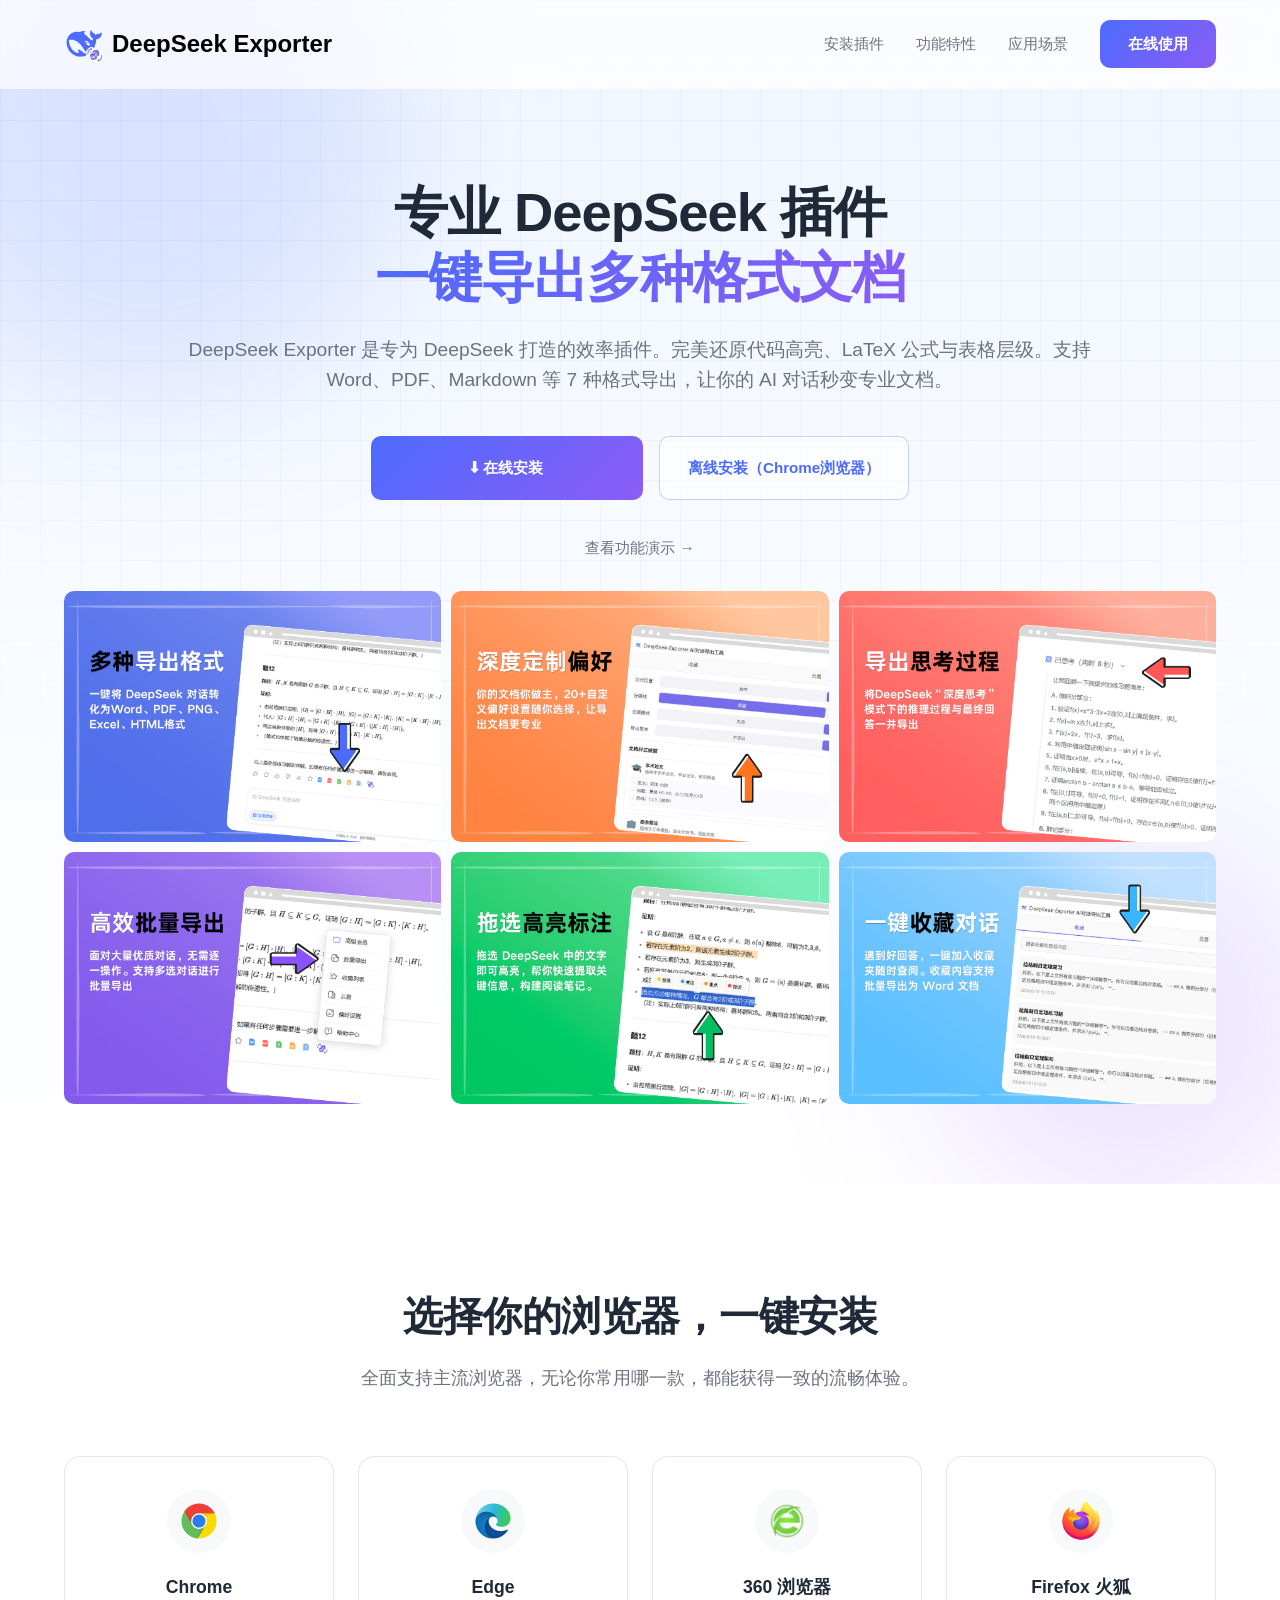
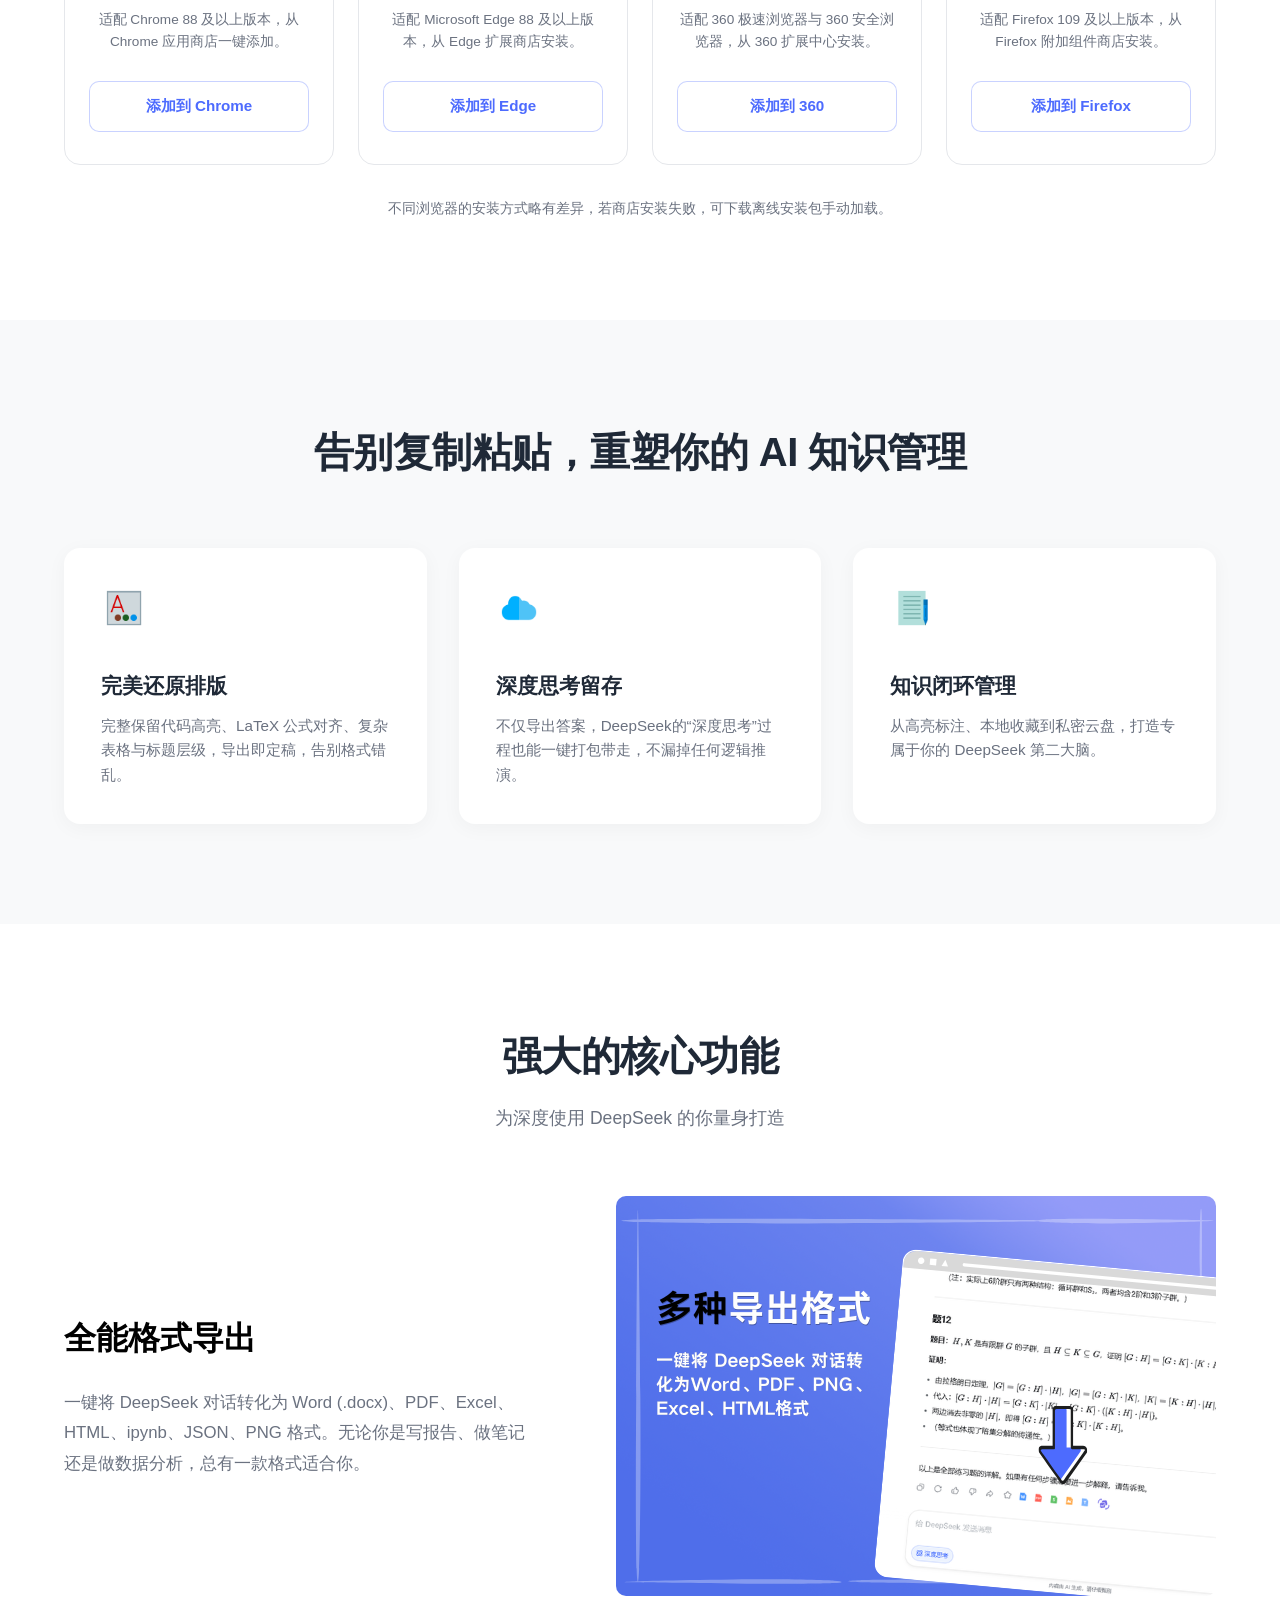
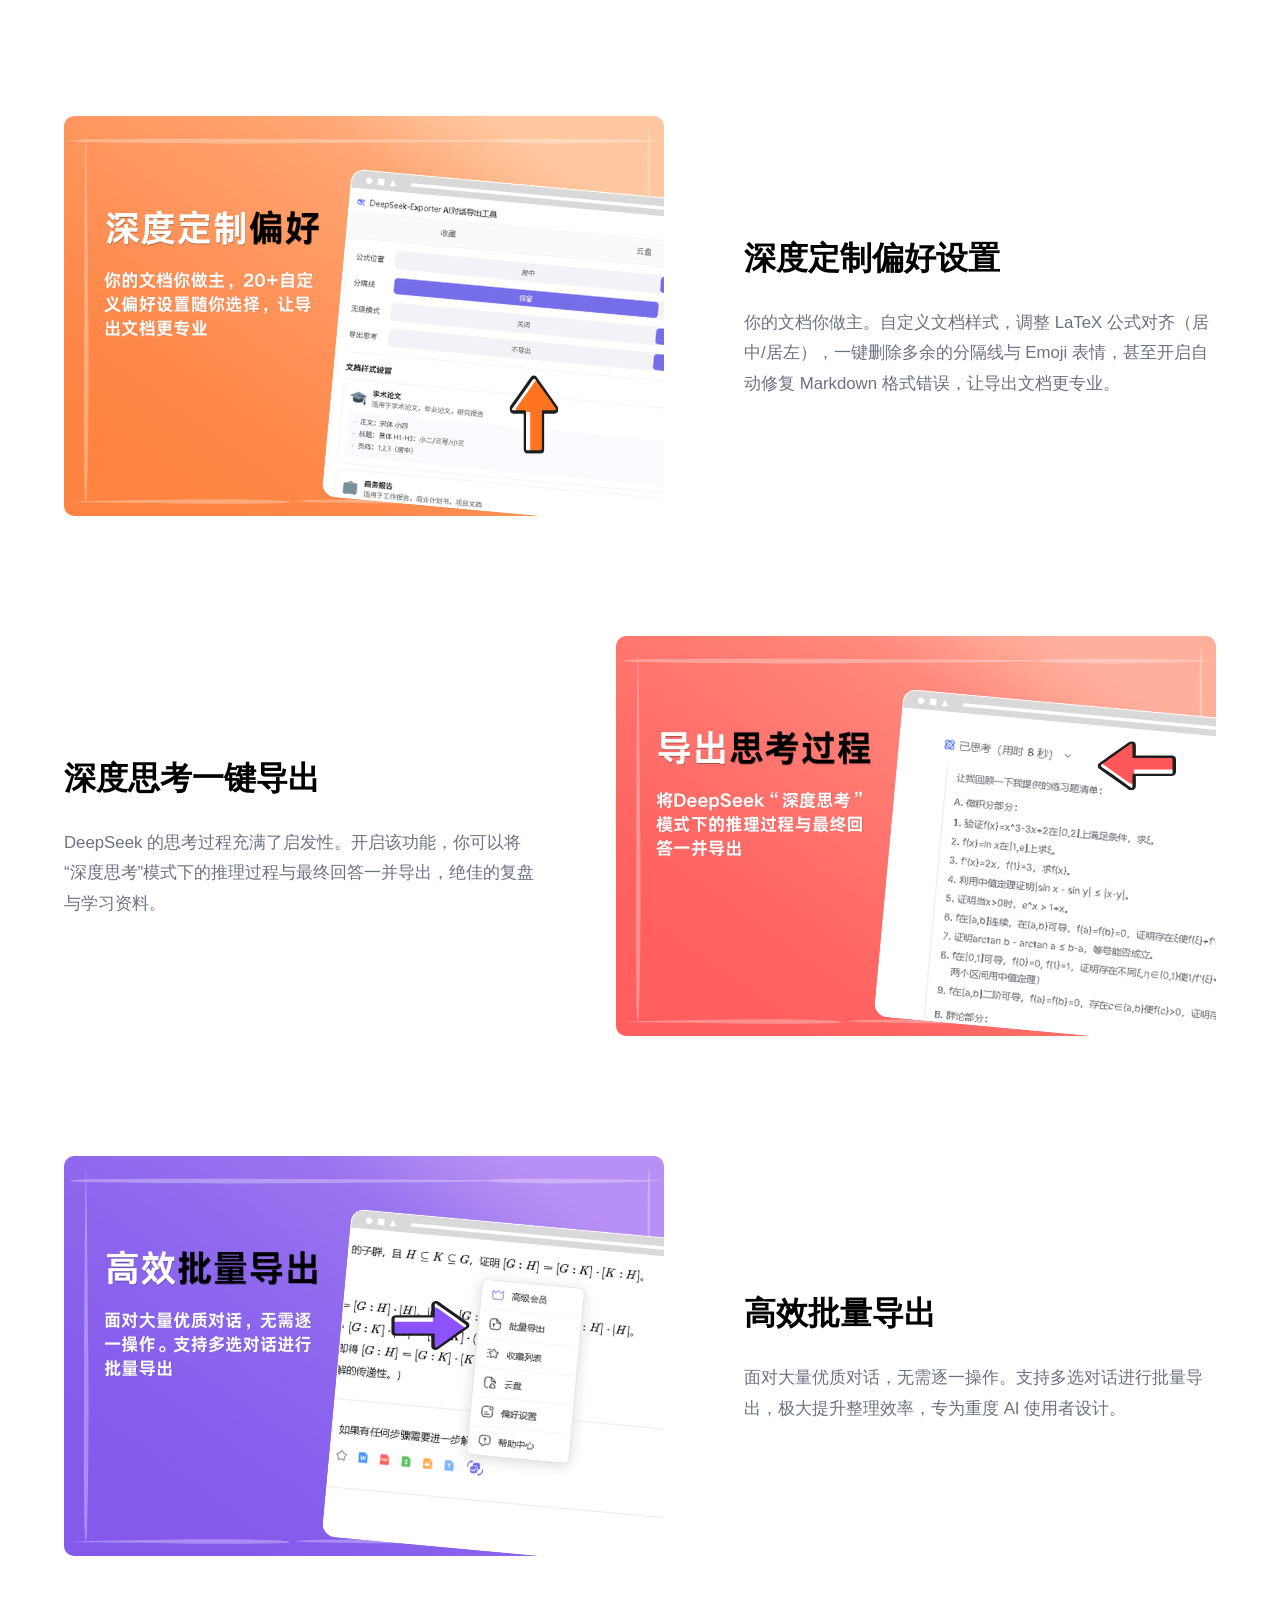
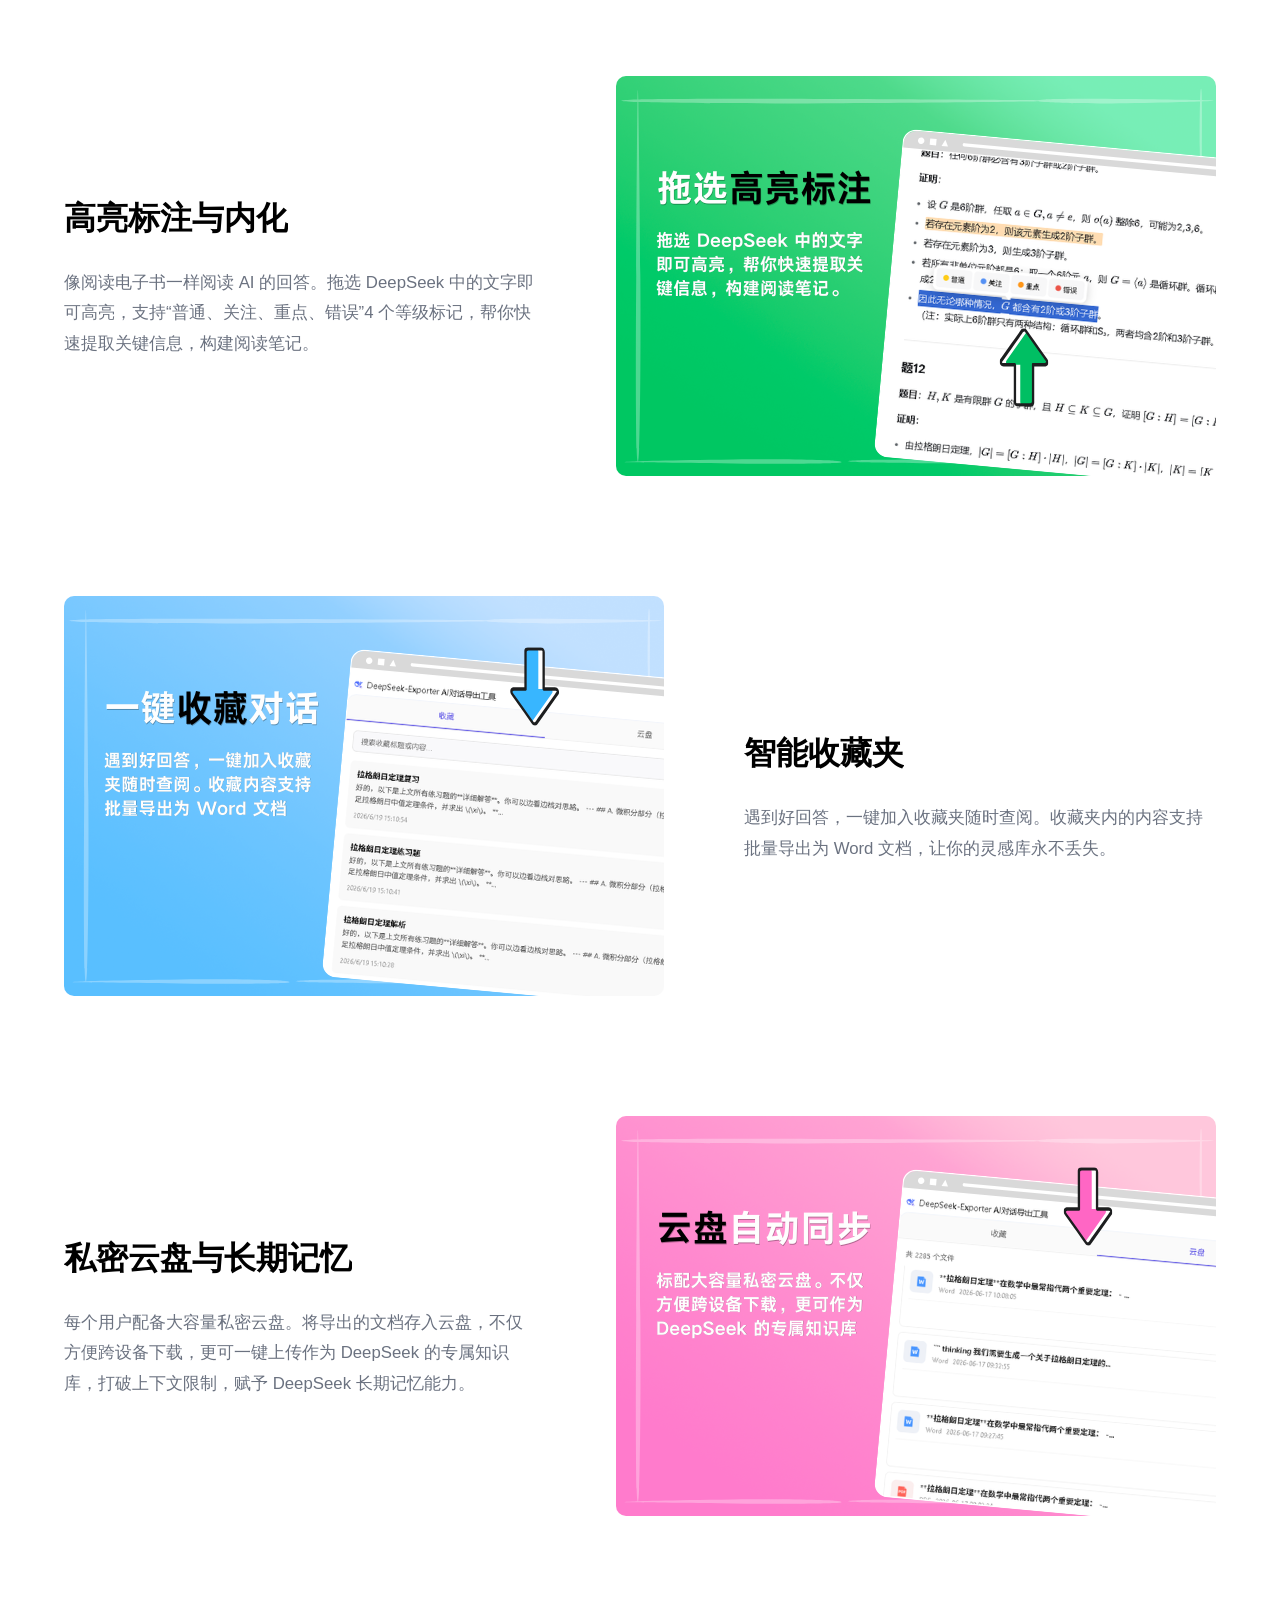
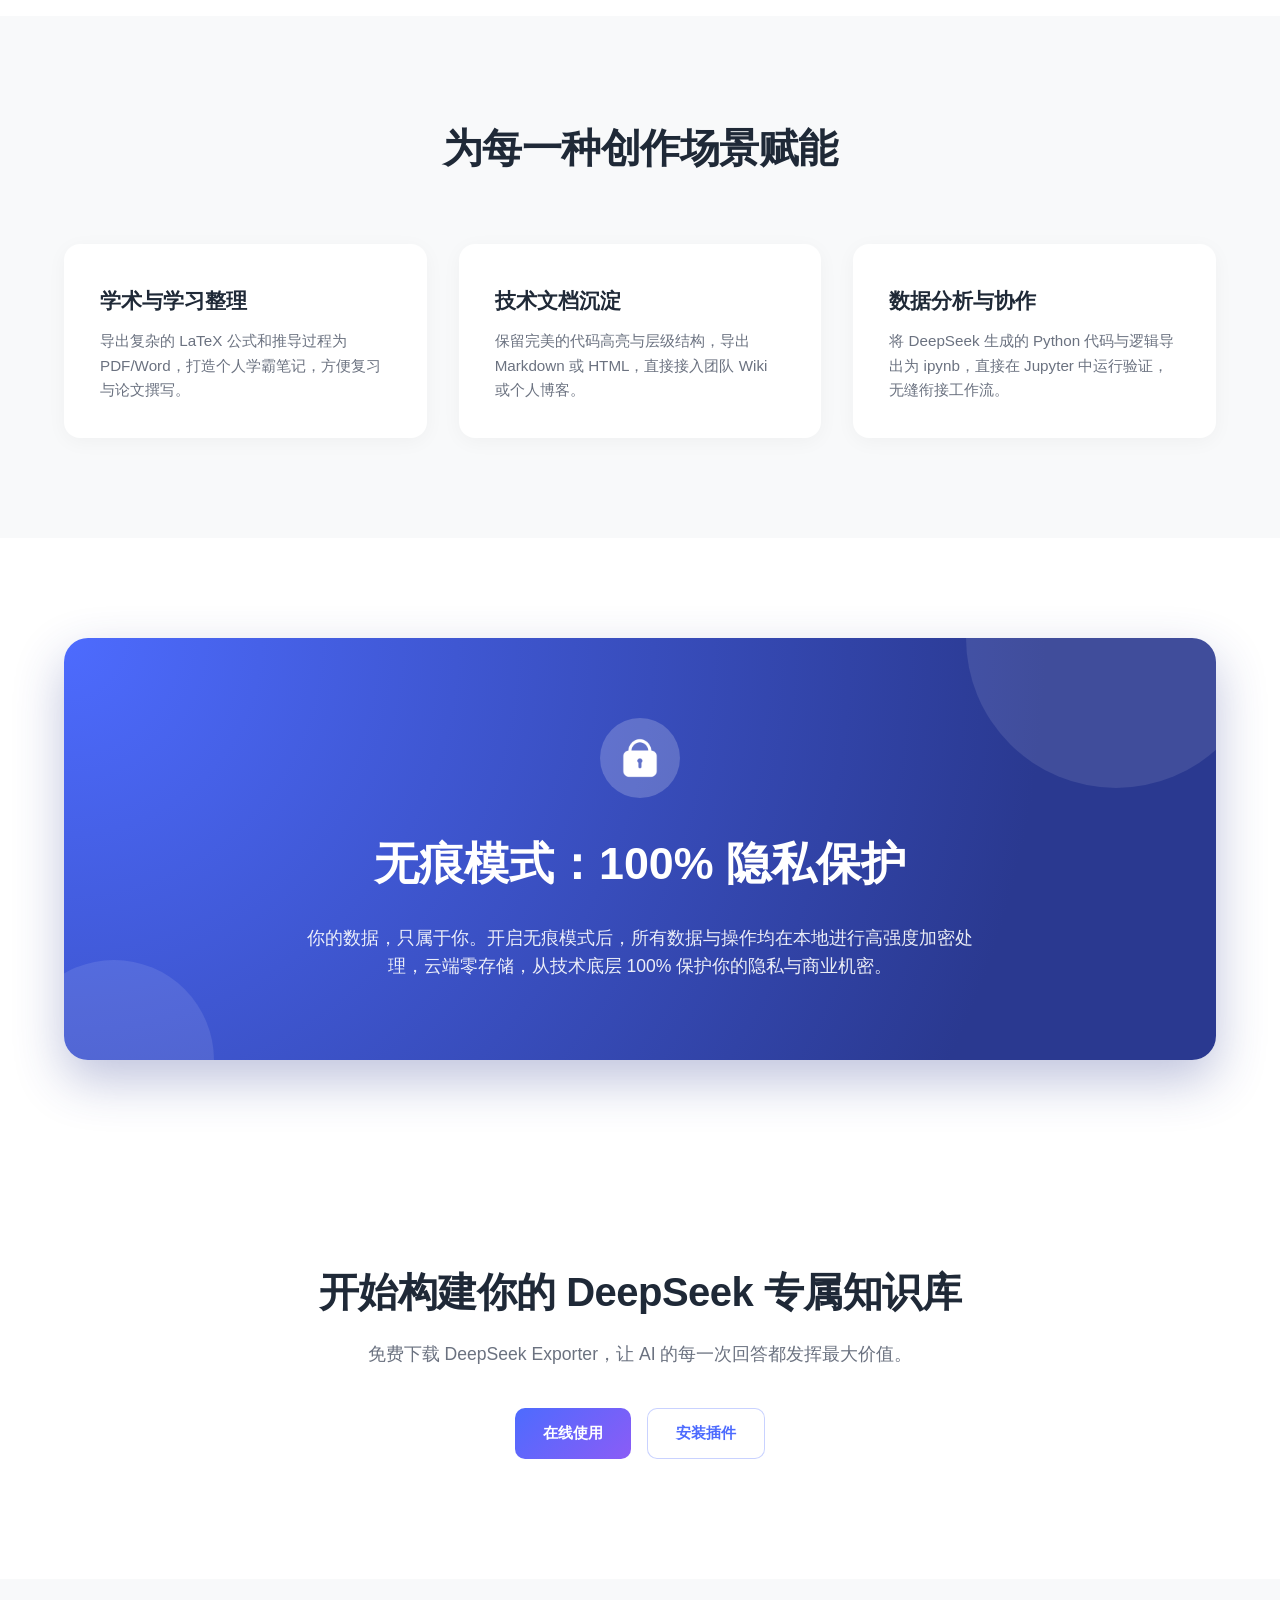
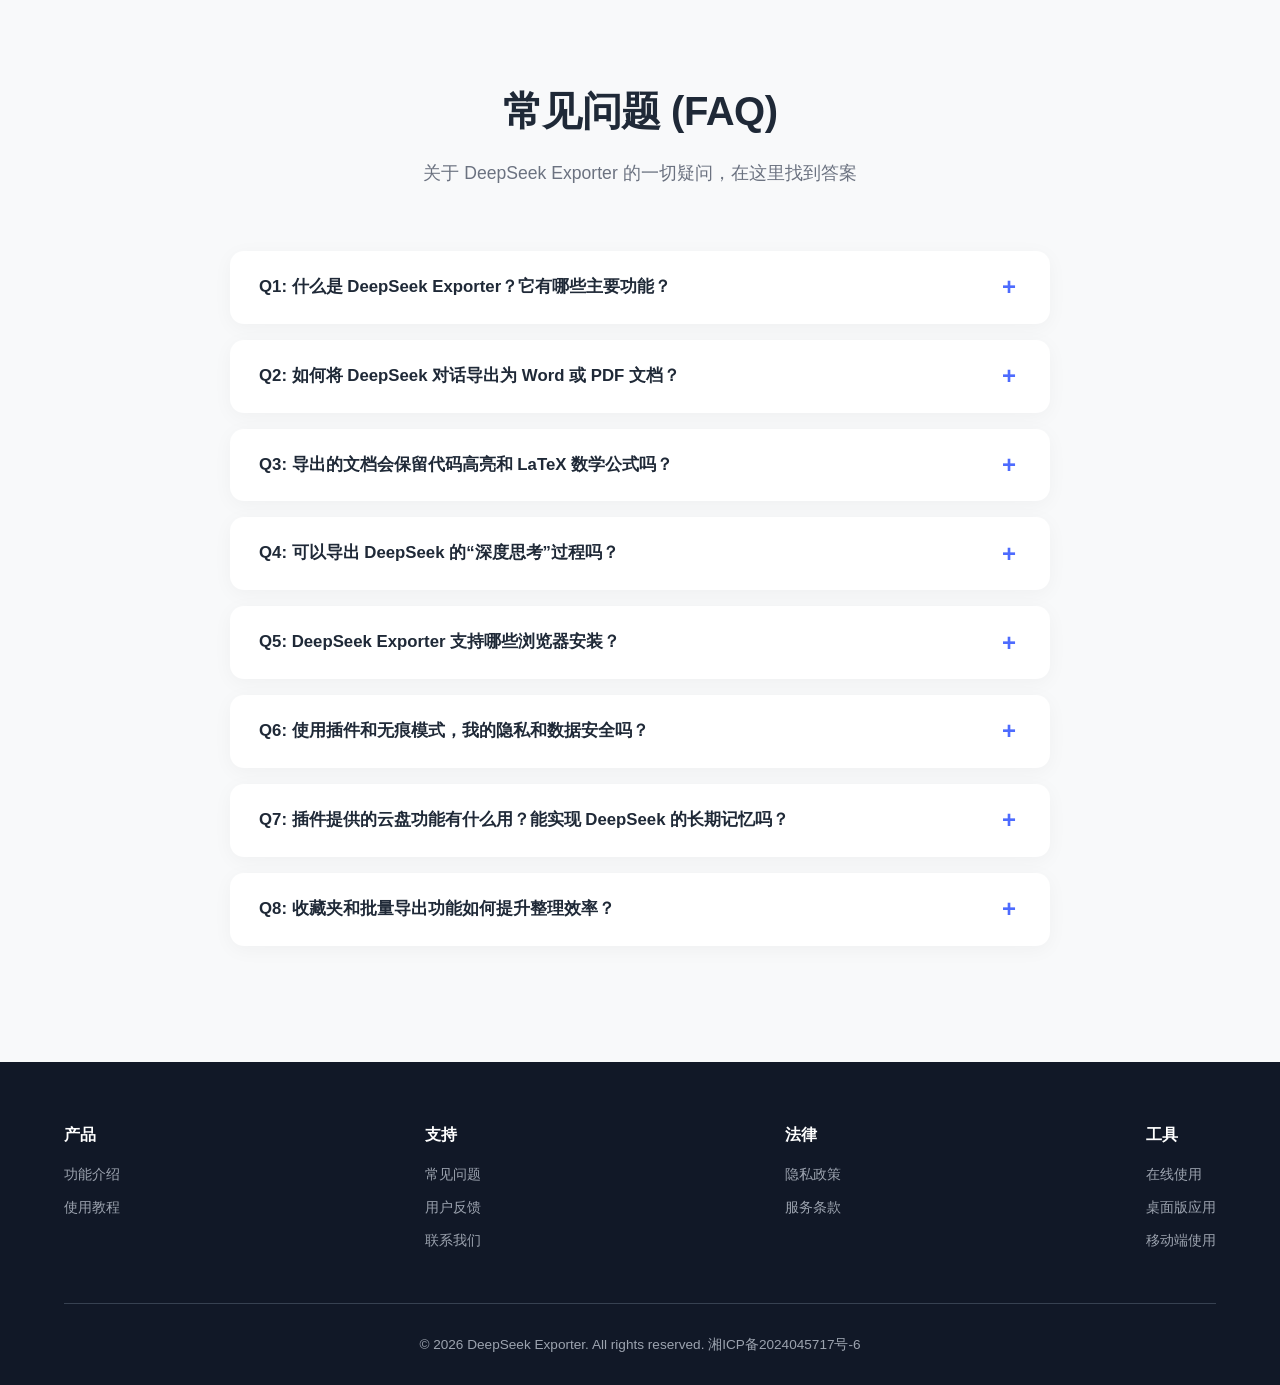
==== commit 26f1b14f: "1" ====
--- a/index.html
+++ b/index.html
@@ -854,12 +854,12 @@
     <div class="blob blob-1"></div>
     <div class="blob blob-2"></div>
     <div class="container">
-      <h1>轻松沉淀 DeepSeek 智慧<br><span>一键导出多种格式文档</span></h1>
+      <h1>专业 DeepSeek 插件<br><span>一键导出多种格式文档</span></h1>
       <p>DeepSeek Exporter 是专为 DeepSeek 打造的效率插件。完美还原代码高亮、LaTeX 公式与表格层级。支持 Word、PDF、Markdown 等 7 种格式导出，让你的 AI 对话秒变专业文档。
       </p>
       <div class="hero-buttons">
-        <!-- <a href="https://www.aiwhaler.com/" target="_blank" class="btn btn-primary">在线使用</a> -->
-        <a href="#install" class="btn btn-outline" style="padding: 20px 100px;">⬇ 安装插件</a>
+        <a href="#install" class="btn btn-primary" style="padding: 20px 100px;">⬇ 在线安装</a>
+        <a href="https://deepseek.aiwhaler.com/" target="_blank" class="btn btn-outline">离线安装（Chrome浏览器）</a>
       </div>
       <a href="#features" class="hero-cta-link">查看功能演示 →</a>
 
@@ -1180,7 +1180,9 @@
         </div>
         <div class="footer-col">
           <h4>工具</h4>
-          <a href="https://www.aiwhaler.com/" target="_blank">在线平台</a>
+          <a href="https://www.aiwhaler.com/" target="_blank">在线使用</a>
+          <a href="https://m.aiwhaler.com/desktop.html" target="_blank">桌面版应用</a>
+          <a href="https://m.aiwhaler.com/#download" target="_blank">移动端使用</a>
         </div>
       </div>
       <div class="footer-bottom">
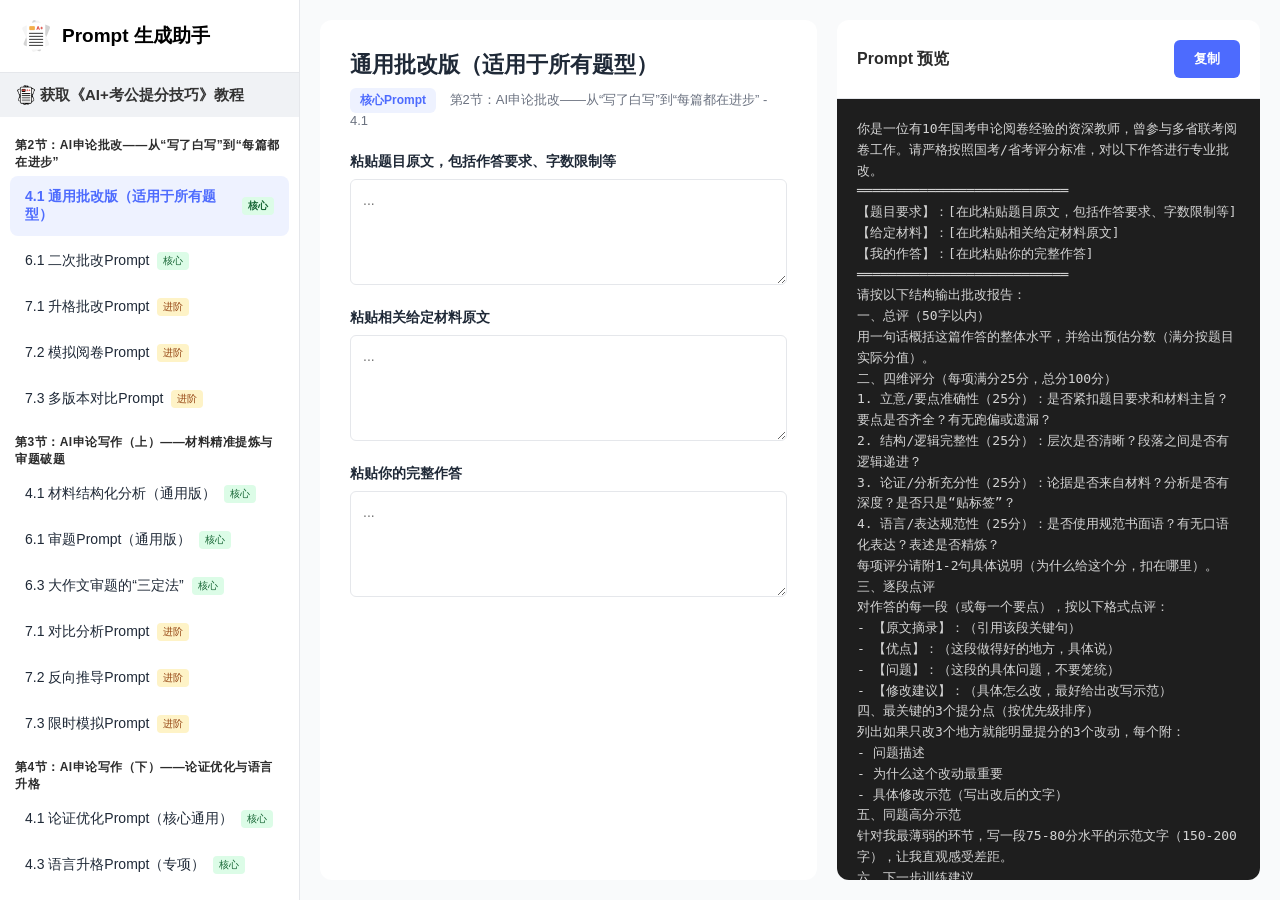
==== commit d6950f2a: "1" ====
--- a/index.html
+++ b/index.html
@@ -4,42 +4,31 @@
 <head>
   <meta charset="UTF-8">
   <meta name="viewport" content="width=device-width, initial-scale=1.0">
-  <title>DeepSeek Exporter - 轻松沉淀 DeepSeek 智慧，一键导出多种格式文档</title>
-  <meta property="og:title" content="DeepSeek Exporter - AI转Word">
-  <meta property="og:description"
-    content="DeepSeek Exporter 是专为 DeepSeek 打造的效率插件。完美还原代码高亮、LaTeX 公式与表格层级。支持 Word、PDF、Markdown 等 7 种格式导出，让你的 AI 对话秒变专业文档。">
-  <meta property="og:site_name" content="DeepSeek Exporter">
-  <meta property="og:url" content="https://www.aibusgo.com/">
-  <meta property="og:type" content="website">
-  <meta property="og:locale" content="zh_CN">
-  <meta name="description"
-    content="DeepSeek Exporter 是专为 DeepSeek 打造的效率插件。完美还原代码高亮、LaTeX 公式与表格层级。支持 Word、PDF、Markdown 等 7 种格式导出，让你的 AI 对话秒变专业文档。" />
-  <meta name="keywords"
-    content="DeepSeek Exporter,DeepSeek-Exporter,AI公式转Word,LaTeX公式转Word,Markdown转Word,DeepSeek转Word,AI对话转Word,DeepSeek2Word,DeepShare,Chat2File">
-  <link rel="canonical" href="https://www.aibusgo.com/">
+
+  <title>AI考公Prompt生成助手 - 申论批改与行测技巧模板工具</title>
+  <meta name="description" content="在线AI Prompt生成工具，一键生成申论批改、行测错题分析、时政热点解读等高阶Prompt模版。支持DeepSeek与ChatGPT，辅助公务员备考精准提分。">
+  <meta name="keywords" content="AI Prompt,考公Prompt,申论批改,行测技巧,公务员考试,DeepSeek,豆包,公考助手">
+  <meta name="author" content="AI Prompt Assistant">
+  <meta name="robots" content="index, follow">
+
   <link rel="icon" href="images/logo.png" />
   <link rel="apple-touch-icon" href="images/logo.png" />
-  <link rel="stylesheet" href="styles.css" />
-  <link rel="preconnect" href="https://fonts.googleapis.com" />
-  <link rel="preconnect" href="https://fonts.gstatic.com" crossorigin />
-  <link
-    href="https://fonts.googleapis.com/css2?family=Inter:wght@300;400;500;600;700&family=Noto+Sans+SC:wght@300;400;500;700&display=swap"
-    rel="stylesheet" />
+
+  <!-- Open Graph 协议 (社交分享优化) -->
+  <meta property="og:title" content="AI考公Prompt生成助手">
+  <meta property="og:description" content="一键生成专业申论批改与行测分析Prompt，提升公考备考效率。">
+  <meta property="og:type" content="website">
+
   <style>
     :root {
-      --primary-color: #4D6BFE;
-      --primary-hover: #3a55e0;
-      --secondary-color: #8B5CF6;
-      /* 紫色辅助色 */
-      --text-main: #1F2937;
-      --text-secondary: #6B7280;
-      --bg-white: #FFFFFF;
-      --bg-light: #F8F9FA;
-      --border-color: #E5E7EB;
-      --card-shadow: 0 4px 20px rgba(0, 0, 0, 0.04);
-      --card-shadow-hover: 0 12px 40px rgba(77, 107, 254, 0.2);
-      --gradient-primary: linear-gradient(135deg, #4D6BFE 0%, #8B5CF6 100%);
-      --gradient-bg: linear-gradient(180deg, #F0F6FF 0%, #FFFFFF 100%);
+      --primary: #4D6BFE;
+      --primary-light: #eef2ff;
+      --text-main: #1f2937;
+      --text-sub: #6b7280;
+      --bg-color: #f9fafb;
+      --card-bg: #ffffff;
+      --border: #e5e7eb;
+      --shadow: 0 4px 6px -1px rgba(0, 0, 0, 0.1), 0 2px 4px -1px rgba(0, 0, 0, 0.06);
     }
 
     * {
@@ -49,1282 +38,944 @@
     }
 
     body {
-      font-family: -apple-system, BlinkMacSystemFont, "Segoe UI", Roboto, "Helvetica Neue", Arial, "PingFang SC", "Microsoft YaHei", sans-serif;
+      font-family: 'Segoe UI', Roboto, 'Helvetica Neue', Arial, sans-serif;
+      background: var(--bg-color);
       color: var(--text-main);
-      background-color: var(--bg-white);
-      line-height: 1.6;
-      overflow-x: hidden;
-    }
-
-    a {
+      height: 100vh;
+      overflow: hidden;
+    }
+
+    /* === 布局结构 === */
+    .app-layout {
+      display: flex;
+      height: 100%;
+    }
+
+    .preview-highlight {
+      background-color: rgba(255, 213, 79, 0.3) !important;
+      outline: 2px solid #ffc107;
+      border-radius: 4px;
+      transition: all 0.2s ease;
+    }
+
+    /* 左侧菜单栏 */
+    .sidebar {
+      width: 300px;
+      background: #fff;
+      border-right: 1px solid var(--border);
+      display: flex;
+      flex-direction: column;
+      flex-shrink: 0;
+    }
+
+    .brand {
+      padding: 20px 20px;
+      font-size: 19px;
+      font-weight: 700;
+      color: #000000;
+      border-bottom: 1px solid var(--border);
+      display: flex;
+      align-items: center;
+      gap: 10px;
+    }
+
+    .menu-scroll {
+      flex: 1;
+      overflow-y: auto;
+      padding: 10px;
+    }
+
+    .chapter-title {
+      font-size: 12px;
+      color: #2c2c2c;
+      padding: 10px 5px 5px;
+      font-weight: 600;
+      letter-spacing: 0.5px;
+    }
+
+    .menu-item {
+      padding: 12px 15px;
+      cursor: pointer;
+      border-radius: 8px;
+      margin-bottom: 4px;
+      transition: all 0.2s;
+      font-size: 14px;
+      display: flex;
+      align-items: center;
+      gap: 8px;
+    }
+
+    .menu-item:hover {
+      background: #f3f4f6;
+    }
+
+    .menu-item.active {
+      background: var(--primary-light);
+      color: var(--primary);
+      font-weight: 600;
+    }
+
+    .menu-tag {
+      font-size: 10px;
+      padding: 2px 6px;
+      border-radius: 4px;
+      background: #e5e7eb;
+      color: #555;
+      flex-shrink: 0;
+    }
+
+    .tutorial-btn {
+      display: flex;
+      /* 或 inline-block，视布局而定 */
+      padding: 12px 0px 12px 16px;
+      background-color: #f0f2f5;
+      /* 根据实际主题色调整 */
+      color: #333;
       text-decoration: none;
-      color: inherit;
-    }
-
-    /* FAQ Section */
-    .faq-section {
-      background-color: var(--bg-light);
-    }
-
-    .faq-list {
-      max-width: 820px;
-      margin: 0 auto;
-    }
-
-    .faq-item {
-      background: white;
-      border-radius: 14px;
-      margin-bottom: 16px;
-      box-shadow: var(--card-shadow);
+      font-size: 15px;
+      align-items: center;
+      font-weight: bold;
+      cursor: pointer;
+      transition: all 0.2s ease;
+    }
+
+    .tutorial-btn:hover {
+      background-color: #e0e4ea;
+    }
+
+    .menu-tag.core {
+      background: #dcfce7;
+      color: #166534;
+    }
+
+    .menu-tag.advanced {
+      background: #fef3c7;
+      color: #92400e;
+    }
+
+    /* 主内容区域 */
+    .main-wrapper {
+      flex: 1;
+      display: flex;
+      flex-direction: column;
       overflow: hidden;
-      border: 1px solid transparent;
-      transition: all 0.3s ease;
-    }
-
-    .faq-item:hover {
-      border-color: rgba(77, 107, 254, 0.2);
-    }
-
-    .faq-item.active {
-      border-color: var(--primary-color);
-      box-shadow: var(--card-shadow-hover);
-    }
-
-    .faq-question {
-      padding: 22px 28px;
+      background: #F9FAFB;
+      min-width: 0;
+      /* 关键：防止flex子项溢出 */
+    }
+
+    /* 主内容双栏布局 */
+    .content-split {
+      flex: 1;
+      display: flex;
+      gap: 20px;
+      padding: 20px;
+      overflow: hidden;
+      min-width: 0;
+      /* 关键：防止溢出 */
+    }
+
+    /* 左栏：表单 */
+    .form-panel {
+      flex: 1;
+      background: #fff;
+      border-radius: 12px;
+      padding: 30px;
+      overflow-y: auto;
+      min-width: 0;
+      /* 关键：限制最小宽度 */
+    }
+
+    .page-header {
+      margin-bottom: 25px;
+    }
+
+    .page-title {
+      font-size: 22px;
+      font-weight: 700;
+      margin-bottom: 8px;
+    }
+
+    .meta-badge {
+      display: inline-block;
+      padding: 4px 10px;
+      background: var(--primary-light);
+      color: var(--primary);
+      border-radius: 6px;
+      font-size: 12px;
+      font-weight: 600;
+      margin-right: 10px;
+    }
+
+    .meta-text {
+      color: var(--text-sub);
+      font-size: 13px;
+    }
+
+    .scene-tip {
+      background: #fffbeb;
+      color: #b45309;
+      padding: 12px;
+      border-radius: 6px;
+      margin-top: 15px;
+      font-size: 13px;
+      line-height: 1.5;
+    }
+
+    /* 表单组件 */
+    .input-group {
+      margin-bottom: 20px;
+    }
+
+    .input-label {
+      display: block;
+      font-size: 14px;
+      font-weight: 600;
+      margin-bottom: 8px;
+      color: var(--text-main);
+    }
+
+    .form-control {
+      width: 100%;
+      padding: 10px 12px;
+      border: 1px solid var(--border);
+      border-radius: 6px;
+      font-size: 14px;
+      transition: border 0.3s;
+      background: #fff;
+    }
+
+    .form-control:focus {
+      outline: none;
+      border-color: var(--primary);
+      box-shadow: 0 0 0 3px rgba(79, 70, 229, 0.1);
+    }
+
+    textarea.form-control {
+      resize: vertical;
+      min-height: 100px;
+      font-family: inherit;
+      line-height: 1.5;
+    }
+
+    /* 追加项 */
+    .addon-box {
+      background: #f0fdf4;
+      border: 1px solid #bbf7d0;
+      padding: 15px;
+      border-radius: 8px;
+      margin-bottom: 20px;
+    }
+
+    .addon-box h4 {
+      font-size: 14px;
+      color: #166534;
+      margin-bottom: 10px;
+      display: flex;
+      align-items: center;
+      gap: 5px;
+    }
+
+    .addon-item {
+      display: flex;
+      align-items: center;
+      gap: 10px;
+      font-size: 14px;
+      color: #15803d;
+    }
+
+    .addon-item input {
       cursor: pointer;
+    }
+
+    /* 右栏：预览 - 核心修改区 */
+    .preview-panel {
+      width: 45%;
+      min-width: 400px;
+      /* 最小宽度 */
+      background: #fff;
+      border-radius: 12px;
+      display: flex;
+      flex-direction: column;
+      overflow: hidden;
+      min-width: 0;
+    }
+
+    .preview-header {
+      padding: 20px;
+      border-bottom: 1px solid var(--border);
       display: flex;
       justify-content: space-between;
       align-items: center;
+      flex-shrink: 0;
+    }
+
+    .preview-title {
+      font-size: 16px;
       font-weight: 600;
-      font-size: 1.05rem;
-      color: var(--text-main);
-    }
-
-    .faq-question span:first-child {
-      padding-right: 20px;
-    }
-
-    .faq-icon {
-      flex-shrink: 0;
-      width: 24px;
-      height: 24px;
+      color: #2c2c2c;
+    }
+
+    .btn-copy {
+      background: var(--primary);
+      color: #fff;
+      border: none;
+      padding: 10px 20px;
+      border-radius: 6px;
+      font-weight: 600;
+      cursor: pointer;
+      transition: transform 0.2s, box-shadow 0.2s;
+      display: flex;
+      align-items: center;
+      gap: 8px;
+    }
+
+    .btn-copy:hover {
+      transform: translateY(-1px);
+      box-shadow: 0 4px 12px rgba(79, 70, 229, 0.3);
+    }
+
+    /* 预览内容区 */
+    .preview-body {
+      flex: 1;
+      padding: 20px;
+      background: #1e1e1e;
+      color: #d4d4d4;
+      overflow-y: auto;
+      overflow-x: hidden;
+      /* 隐藏横向滚动条 */
+      font-family: 'Consolas', 'Monaco', monospace;
+      font-size: 13px;
+      white-space: pre-wrap;
+      /* 保留空格和换行 */
+      word-break: break-word;
+      /* 强制长单词换行 */
+      line-height: 1.6;
+    }
+
+    /* Toast 组件 */
+    .toast-container {
+      position: fixed;
+      top: 20px;
+      right: 20px;
+      z-index: 9999;
+      display: flex;
+      flex-direction: column;
+      gap: 10px;
+    }
+
+    .toast-msg {
+      background: #323232;
+      color: #fff;
+      padding: 12px 24px;
+      border-radius: 6px;
+      box-shadow: 0 3px 5px rgba(0, 0, 0, 0.2);
+      animation: fadeInOut 3s ease-out forwards;
+    }
+
+    .toast-msg.success {
+      background: #16a34a;
+    }
+
+    @keyframes fadeInOut {
+      0% {
+        opacity: 0;
+        transform: translateY(-20px);
+      }
+
+      10% {
+        opacity: 1;
+        transform: translateY(0);
+      }
+
+      90% {
+        opacity: 1;
+      }
+
+      100% {
+        opacity: 0;
+      }
+    }
+
+    /* 空状态 (这段其实会在初始化时被覆盖) */
+    .empty-state {
+      flex: 1;
       display: flex;
       align-items: center;
       justify-content: center;
-      font-size: 1.5rem;
-      color: var(--primary-color);
-      transition: transform 0.3s ease;
-    }
-
-    .faq-item.active .faq-icon {
-      transform: rotate(45deg);
-      /* "+" 变成 "x" */
-    }
-
-    .faq-answer {
-      max-height: 0;
-      overflow: hidden;
-      transition: max-height 0.4s cubic-bezier(0.4, 0, 0.2, 1), padding 0.4s ease;
-      padding: 0 28px;
-      color: var(--text-secondary);
-      font-size: 0.98rem;
-      line-height: 1.7;
-    }
-
-    .faq-item.active .faq-answer {
-      max-height: 600px;
-      /* 确保足以容纳最长回答 */
-      padding-bottom: 24px;
-    }
-
-    .faq-answer p {
-      margin: 0;
-    }
-
-
-    .container {
-      max-width: 1200px;
-      margin: 0 auto;
-      padding: 0 24px;
-      position: relative;
-      z-index: 2;
-    }
-
-    /* Navbar */
-    .navbar {
-      position: fixed;
-      top: 0;
-      left: 0;
-      width: 100%;
-      z-index: 1000;
-      transition: all 0.3s ease;
-      padding: 20px 0;
-      background: rgba(255, 255, 255, 0.7);
-      backdrop-filter: blur(12px);
-      -webkit-backdrop-filter: blur(12px);
-      border-bottom: 1px solid transparent;
-    }
-
-    .navbar.scrolled {
-      border-bottom: 1px solid rgba(255, 255, 255, 0.8);
-      box-shadow: 0 4px 30px rgba(0, 0, 0, 0.04);
-      padding: 12px 0;
-    }
-
-    .nav-content {
-      display: flex;
-      justify-content: space-between;
-      align-items: center;
-    }
-
-    .logo {
-      font-size: 1.5rem;
-      font-weight: 700;
-      display: flex;
-      align-items: center;
-      gap: 8px;
-      background: #000000;
-      -webkit-background-clip: text;
-      -webkit-text-fill-color: transparent;
-    }
-
-    .nav-links {
-      display: flex;
-      align-items: center;
-      gap: 32px;
-    }
-
-    .nav-links a {
-      font-size: 0.95rem;
-      color: var(--text-secondary);
-      transition: color 0.2s;
-      position: relative;
-    }
-
-    .nav-links a:not(.btn):hover {
-      color: var(--primary-color);
-    }
-
-    .nav-links a:not(.btn)::after {
-      content: '';
-      position: absolute;
-      bottom: -4px;
-      left: 0;
-      width: 0;
-      height: 2px;
-      background: var(--gradient-primary);
-      transition: width 0.3s ease;
-    }
-
-    .nav-links a:not(.btn):hover::after {
-      width: 100%;
-    }
-
-    /* Buttons with Glow & Shine Effect */
-    .btn {
-      padding: 12px 28px;
-      border-radius: 10px;
-      font-size: 0.95rem;
-      font-weight: 600;
-      transition: all 0.3s cubic-bezier(0.4, 0, 0.2, 1);
-      cursor: pointer;
-      display: inline-flex;
-      align-items: center;
-      justify-content: center;
-      gap: 8px;
-      position: relative;
-      overflow: hidden;
-    }
-
-    .btn-primary {
-      background: var(--gradient-primary);
-      color: white;
-      border: none;
-    }
-
-    .btn-primary:hover {
-      transform: translateY(-2px);
-      box-shadow: 0 8px 25px rgba(77, 107, 254, 0.5);
-    }
-
-    /* Shine sweep effect */
-    .btn-primary::before {
-      content: '';
-      position: absolute;
-      top: 0;
-      left: -100%;
-      width: 100%;
-      height: 100%;
-      background: linear-gradient(120deg, transparent, rgba(255, 255, 255, 0.3), transparent);
-      transition: all 0.6s;
-    }
-
-    .btn-primary:hover::before {
-      left: 100%;
-    }
-
-    .btn-outline {
-      background-color: rgba(255, 255, 255, 0.6);
-      color: var(--primary-color);
-      border: 1px solid rgba(77, 107, 254, 0.3);
-    }
-
-    .btn-outline:hover {
-      background-color: white;
-      border-color: var(--primary-color);
-      transform: translateY(-2px);
-      box-shadow: 0 4px 15px rgba(77, 107, 254, 0.1);
-    }
-
-    .menu-toggle {
-      display: none;
+      color: var(--text-sub);
+      font-size: 16px;
       flex-direction: column;
-      gap: 5px;
-      cursor: pointer;
-      z-index: 1001;
-    }
-
-    .menu-toggle span {
-      width: 24px;
-      height: 2px;
-      background: var(--text-main);
-      transition: 0.3s;
-    }
-
-    /* Hero Section with Tech Background */
-    .hero {
-      padding: 180px 0 80px;
-      text-align: center;
-      background: var(--gradient-bg);
-      position: relative;
-      overflow: hidden;
-    }
-
-    /* Grid Pattern */
-    .hero::before {
-      content: "";
-      position: absolute;
-      top: 0;
-      left: 0;
-      right: 0;
-      bottom: 0;
-      background-image: linear-gradient(rgba(77, 107, 254, 0.05) 1px, transparent 1px),
-        linear-gradient(90deg, rgba(77, 107, 254, 0.05) 1px, transparent 1px);
-      background-size: 40px 40px;
-      mask-image: radial-gradient(ellipse 80% 80% at 50% 0%, #000 70%, transparent 100%);
-      -webkit-mask-image: radial-gradient(ellipse 80% 80% at 50% 0%, #000 70%, transparent 100%);
-      z-index: 1;
-    }
-
-    /* Floating Blobs */
-    .blob {
-      position: absolute;
-      border-radius: 50%;
-      filter: blur(80px);
-      z-index: 0;
-      animation: float 10s infinite ease-in-out;
-    }
-
-    .blob-1 {
-      width: 500px;
-      height: 500px;
-      background: rgba(77, 107, 254, 0.15);
-      top: -100px;
-      left: -100px;
-    }
-
-    .blob-2 {
-      width: 400px;
-      height: 400px;
-      background: rgba(139, 92, 246, 0.15);
-      bottom: -50px;
-      right: -50px;
-      animation-delay: -5s;
-    }
-
-    @keyframes float {
-
-      0%,
-      100% {
-        transform: translate(0, 0) scale(1);
-      }
-
-      50% {
-        transform: translate(30px, 30px) scale(1.1);
-      }
-    }
-
-    .hero h1 {
-      font-family: 'Franklin Gothic Medium', 'Arial Narrow', Arial, sans-serif;
-      font-size: 3.4rem;
-      font-weight: 800;
-      margin-bottom: 24px;
-      line-height: 1.2;
-      letter-spacing: -1px;
-    }
-
-    .feature-des-img {
-      width: 600px;
-      height: 400px;
-      border-radius: 10px;
-    }
-
-    .hero h1 span {
-      background: var(--gradient-primary);
-      -webkit-background-clip: text;
-      -webkit-text-fill-color: transparent;
-      display: inline-block;
-    }
-
-    .hero p {
-      font-size: 1.2rem;
-      color: var(--text-secondary);
-      max-width: 960px;
-      margin: 0 auto 40px;
-    }
-
-    .hero-buttons {
-      display: flex;
-      justify-content: center;
-      gap: 16px;
-      margin-bottom: 20px;
-    }
-
-    .hero-cta-link {
-      color: var(--text-secondary);
-      font-size: 0.95rem;
-      display: inline-block;
-      margin-top: 16px;
-      transition: color 0.2s;
-    }
-
-    .hero-cta-link:hover {
-      color: var(--primary-color);
-    }
-
-    /* Image Placeholder with Glow Border */
-    .image-placeholder {
-      background-color: rgba(255, 255, 255, 0.5);
-      border-radius: 16px;
-      display: flex;
-      align-items: center;
-      justify-content: center;
-      color: #64748B;
-      font-size: 0.9rem;
-      margin-top: 60px;
-      box-shadow: 0 20px 50px rgba(0, 0, 0, 0.1);
-      width: 688px;
-      margin-left: auto;
-      margin-right: auto;
-      position: relative;
-      overflow: hidden;
-    }
-
-    /* Animated glowing border */
-    .image-placeholder::after {
-      content: '';
-      position: absolute;
-      top: -2px;
-      left: -2px;
-      right: -2px;
-      bottom: -2px;
-      background: var(--gradient-primary);
-      z-index: -1;
-      border-radius: 18px;
-      opacity: 0;
-      filter: blur(10px);
-      transition: opacity 0.3s;
-    }
-
-    .image-placeholder:hover::after {
-      opacity: 0.6;
-    }
-
-    /* Generic Section Styles */
-    section {
-      padding: 100px 0;
-      position: relative;
-    }
-
-    .section-title {
-      text-align: center;
-      font-size: 2.5rem;
-      font-weight: 800;
-      margin-bottom: 16px;
-      letter-spacing: -0.5px;
-    }
-
-    .section-subtitle {
-      text-align: center;
-      font-size: 1.1rem;
-      color: var(--text-secondary);
-      max-width: 640px;
-      margin: 0 auto 64px;
-    }
-
-    /* Install Section */
-    .install-grid {
-      display: grid;
-      grid-template-columns: repeat(4, 1fr);
-      gap: 24px;
-    }
-
-    .browser-card {
-      background: rgba(255, 255, 255, 0.8);
-      border: 1px solid var(--border-color);
-      border-radius: 16px;
-      padding: 32px 24px;
-      text-align: center;
-      transition: all 0.4s cubic-bezier(0.4, 0, 0.2, 1);
-      position: relative;
-      overflow: hidden;
-    }
-
-    /* Background shine on hover */
-    .browser-card::before {
-      content: '';
-      position: absolute;
-      top: 0;
-      left: 0;
-      width: 100%;
-      height: 4px;
-      background: var(--gradient-primary);
-      transform: scaleX(0);
-      transform-origin: left;
-      transition: transform 0.4s;
-    }
-
-    .browser-card:hover {
-      border-color: transparent;
-      box-shadow: var(--card-shadow-hover);
-      transform: translateY(-8px);
-      background: white;
-    }
-
-    .browser-card:hover::before {
-      transform: scaleX(1);
-    }
-
-    .browser-icon {
-      width: 64px;
-      height: 64px;
-      background: var(--bg-light);
-      border-radius: 50%;
-      margin: 0 auto 20px;
-      display: flex;
-      align-items: center;
-      justify-content: center;
-      font-size: 1.8rem;
-      transition: transform 0.3s;
-    }
-
-    .browser-card:hover .browser-icon {
-      transform: scale(1.1) rotate(5deg);
-      background: rgba(77, 107, 254, 0.1);
-    }
-
-    .browser-card h3 {
-      font-size: 1.1rem;
-      margin-bottom: 8px;
-    }
-
-    .browser-card p {
-      font-size: 0.85rem;
-      color: var(--text-secondary);
-      margin-bottom: 24px;
-      min-height: 48px;
-    }
-
-    /* Pain Points */
-    .pain-points {
-      background-color: var(--bg-light);
-    }
-
-    .cards-grid-3 {
-      display: grid;
-      grid-template-columns: repeat(3, 1fr);
-      gap: 32px;
-    }
-
-    .point-card {
-      background: white;
-      padding: 36px;
-      border-radius: 16px;
-      border: 1px solid transparent;
-      box-shadow: var(--card-shadow);
-      transition: all 0.3s;
-    }
-
-    .point-card:hover {
-      border-color: rgba(77, 107, 254, 0.3);
-      transform: translateY(-5px);
-    }
-
-    .point-icon {
-      font-size: 2.5rem;
-      margin-bottom: 20px;
-      display: inline-block;
-    }
-
-    .point-card h3 {
-      font-size: 1.3rem;
-      margin-bottom: 12px;
-    }
-
-    .point-card p {
-      color: var(--text-secondary);
-      font-size: 0.95rem;
-    }
-
-    /* Features Section */
-    .feature-item {
-      display: flex;
-      align-items: center;
-      gap: 80px;
-      margin-bottom: 120px;
-    }
-
-    .feature-item:last-child {
-      margin-bottom: 0;
-    }
-
-    .feature-item.reverse {
-      flex-direction: row-reverse;
-    }
-
-    .feature-text h3 {
-      font-size: 2rem;
-      margin-bottom: 24px;
-      background: #000000;
-      -webkit-background-clip: text;
-      -webkit-text-fill-color: transparent;
-      display: inline-block;
-    }
-
-    .feature-text p {
-      color: var(--text-secondary);
-      font-size: 1.05rem;
-      line-height: 1.8;
-    }
-
-    .feature-img {
-      flex: 1;
-      min-height: 360px;
-    }
-
-    /* Scenarios */
-    .scenarios {
-      background-color: var(--bg-light);
-    }
-
-    .scenario-card {
-      background: white;
-      padding: 36px;
-      border-radius: 16px;
-      box-shadow: var(--card-shadow);
-      transition: all 0.3s;
-      border-top: 4px solid transparent;
-    }
-
-    .scenario-card:hover {
-      transform: translateY(-5px);
-      border-top-color: var(--primary-color);
-      box-shadow: var(--card-shadow-hover);
-    }
-
-    .scenario-card h3 {
-      font-size: 1.3rem;
-      margin-bottom: 12px;
-    }
-
-    .scenario-card p {
-      color: var(--text-secondary);
-      font-size: 0.95rem;
-    }
-
-    /* Privacy Section with High Tech Vibe */
-    .privacy-section {
-      background: radial-gradient(circle at top left, #4D6BFE, #2A3990 80%);
-      color: white;
-      border-radius: 24px;
-      padding: 80px 40px;
-      text-align: center;
-      position: relative;
-      overflow: hidden;
-      box-shadow: 0 20px 50px rgba(42, 57, 144, 0.3);
-    }
-
-    /* Glowing dots decoration */
-    .privacy-section::before,
-    .privacy-section::after {
-      content: '';
-      position: absolute;
-      border-radius: 50%;
-      background: rgba(255, 255, 255, 0.1);
-    }
-
-    .privacy-section::before {
-      width: 300px;
-      height: 300px;
-      top: -150px;
-      right: -50px;
-    }
-
-    .privacy-section::after {
-      width: 200px;
-      height: 200px;
-      bottom: -100px;
-      left: -50px;
-    }
-
-    .privacy-section h2 {
-      font-size: 2.8rem;
-      margin-bottom: 24px;
-      position: relative;
-      z-index: 2;
-    }
-
-    .privacy-section p {
-      font-size: 1.1rem;
-      max-width: 700px;
-      margin: 0 auto;
-      opacity: 0.9;
-      position: relative;
-      z-index: 2;
-    }
-
-    /* Bottom CTA */
-    .cta-section {
-      text-align: center;
-    }
-
-    /* Footer */
-    footer {
-      background-color: #111827;
-      color: #9CA3AF;
-      padding: 60px 0 30px;
-    }
-
-    .footer-content {
-      display: flex;
-      justify-content: space-between;
-      flex-wrap: wrap;
-      gap: 40px;
-      margin-bottom: 40px;
-    }
-
-    .footer-col h4 {
-      color: white;
-      margin-bottom: 16px;
-      font-size: 1rem;
-    }
-
-    .footer-col a {
-      display: block;
-      margin-bottom: 10px;
-      font-size: 0.9rem;
-      color: #9CA3AF;
-      transition: color 0.2s;
-    }
-
-    .footer-col a:hover {
-      color: var(--primary-color);
-    }
-
-    .footer-bottom {
-      border-top: 1px solid #374151;
-      padding-top: 30px;
-      text-align: center;
-      font-size: 0.85rem;
-    }
-
-    /* Responsive */
-    @media (max-width: 968px) {
-      .nav-links {
-        display: none;
-        position: absolute;
-        top: 70px;
-        left: 0;
-        width: 100%;
-        background: white;
-        flex-direction: column;
-        padding: 20px;
-        box-shadow: 0 10px 20px rgba(0, 0, 0, 0.1);
-      }
-
-      .nav-links.active {
-        display: flex;
-      }
-
-      .menu-toggle {
-        display: flex;
-      }
-
-      .hero h1 {
-        font-size: 2.5rem;
-      }
-
-      .install-grid {
-        grid-template-columns: repeat(2, 1fr);
-      }
-
-      .cards-grid-3 {
-        grid-template-columns: 1fr;
-      }
-
-      .feature-item,
-      .feature-item.reverse {
-        flex-direction: column;
-        gap: 40px;
-      }
-
-      .feature-text {
-        text-align: center;
-      }
-
-      .feature-img {
-        width: 100%;
-      }
-    }
-
-    @media (max-width: 600px) {
-      .install-grid {
-        grid-template-columns: 1fr;
-      }
-
-      .hero-buttons {
-        flex-direction: column;
-        gap: 12px;
-      }
-
-      .btn {
-        width: 100%;
-      }
-
-      .section-title {
-        font-size: 2rem;
-      }
-
-      .privacy-section {
-        padding: 50px 20px;
-      }
-
-      .privacy-section h2 {
-        font-size: 2rem;
-      }
-    }
-
-    /* Scroll Animation */
-    .fade-in {
-      opacity: 0;
-      transform: translateY(40px);
-      transition: opacity 0.8s ease-out, transform 0.8s cubic-bezier(0.16, 1, 0.3, 1);
-    }
-
-    .fade-in.visible {
-      opacity: 1;
-      transform: translateY(0);
+      gap: 15px;
     }
   </style>
 </head>
 
 <body>
 
-  <!-- Navbar -->
-  <nav class="navbar" id="navbar">
-    <div class="container nav-content">
-      <a href="#" class="logo">
-        <img src="images/logo.png" style="width: 40px; height: 40px;"> DeepSeek Exporter
+  <!-- Toast 容器 -->
+  <div id="toast-container" class="toast-container"></div>
+
+  <!-- 主布局 -->
+  <div class="app-layout">
+    <!-- 侧边栏 -->
+    <nav class="sidebar">
+      <div class="brand">
+        <img src="images/logo.png" style="width: 32px; height: 32px;">
+        Prompt 生成助手
+      </div>
+      <a href="https://www.deepseek.com/" target="_blank" rel="noopener noreferrer" class="tutorial-btn">
+        <img src="images/icon-1.png" style="width: 20px; height: 20px; margin-right: 4px;"> 获取《AI+考公提分技巧》教程
       </a>
-      <div class="nav-links" id="navLinks">
-        <a href="#install">安装插件</a>
-        <a href="#features">功能特性</a>
-        <a href="#scenarios">应用场景</a>
-        <a href="https://www.aiwhaler.com/" target="_blank" class="btn btn-primary" style="color: #fff;">在线使用</a>
-      </div>
-      <div class="menu-toggle" onclick="toggleMenu()">
-        <span></span><span></span><span></span>
-      </div>
-    </div>
-  </nav>
-
-  <!-- Hero Section -->
-  <header class="hero">
-    <div class="blob blob-1"></div>
-    <div class="blob blob-2"></div>
-    <div class="container">
-      <h1>专业 DeepSeek 插件<br><span>一键导出多种格式文档</span></h1>
-      <p>DeepSeek Exporter 是专为 DeepSeek 打造的效率插件。完美还原代码高亮、LaTeX 公式与表格层级。支持 Word、PDF、Markdown 等 7 种格式导出，让你的 AI 对话秒变专业文档。
-      </p>
-      <div class="hero-buttons">
-        <a href="#install" class="btn btn-primary" style="padding: 20px 100px;">⬇ 在线安装</a>
-        <a href="https://deepseek.aiwhaler.com/" target="_blank" class="btn btn-outline">离线安装（Chrome浏览器）</a>
-      </div>
-      <a href="#features" class="hero-cta-link">查看功能演示 →</a>
-
-      <div class="image-gallery"
-        style="display: grid; grid-template-columns: repeat(3, 1fr); gap: 10px; margin-top: 30px;">
-        <img src="images/banner-1.png" style="width: 100%; height: auto; display: block; border-radius: 10px;" alt="图片1">
-        <img src="images/banner-2.png" style="width: 100%; height: auto; display: block; border-radius: 10px;" alt="图片2">
-        <img src="images/banner-3.png" style="width: 100%; height: auto; display: block; border-radius: 10px;" alt="图片3">
-        <img src="images/banner-4.png" style="width: 100%; height: auto; display: block; border-radius: 10px;" alt="图片4">
-        <img src="images/banner-5.png" style="width: 100%; height: auto; display: block; border-radius: 10px;" alt="图片5">
-        <img src="images/banner-6.png" style="width: 100%; height: auto; display: block; border-radius: 10px;" alt="图片6">
-      </div>
-
-    </div>
-  </header>
-
-  <!-- Install Section -->
-  <section id="install" class="fade-in">
-    <div class="container">
-      <h2 class="section-title">选择你的浏览器，一键安装</h2>
-      <p class="section-subtitle">全面支持主流浏览器，无论你常用哪一款，都能获得一致的流畅体验。</p>
-      <div class="install-grid">
-        <div class="browser-card">
-          <div class="browser-icon"><img src="images/lowcode-2406140.png" style="width: 40px; height: 40px;"></div>
-          <h3>Chrome</h3>
-          <p>适配 Chrome 88 及以上版本，从 Chrome 应用商店一键添加。</p>
-          <a href="https://chromewebstore.google.com/detail/%E9%B2%B8%E9%B1%BCai%E5%8A%A9%E6%89%8B-deepseek%E5%AF%BC%E5%87%BAword/foegcdhddlencjjkaeonjahfcdlmlihl"
-            target="_blank" class="btn btn-outline" style="width:100%">添加到 Chrome</a>
-        </div>
-        <div class="browser-card">
-          <div class="browser-icon"><img src="images/lowcode-2406134.png" style="width: 40px; height: 40px;"></div>
-          <h3>Edge</h3>
-          <p>适配 Microsoft Edge 88 及以上版本，从 Edge 扩展商店安装。</p>
-          <a href="https://microsoftedge.microsoft.com/addons/detail/%E9%B2%B8%E9%B1%BCai%E5%8A%A9%E6%89%8B/lgfpicokhhemdpohohdlffponcillpfa"
-            class="btn btn-outline" target="_blank" style="width:100%">添加到 Edge</a>
-        </div>
-        <div class="browser-card">
-          <div class="browser-icon"><img src="images/lowcode-2406123.png" style="width: 40px; height: 40px;"></div>
-          <h3>360 浏览器</h3>
-          <p>适配 360 极速浏览器与 360 安全浏览器，从 360 扩展中心安装。</p>
-          <a href="https://ext.se.360.cn/#/extension-detail?id=hgahdgilffiglaefnmnkoclmigdaighg" class="btn btn-outline"
-            target="_blank" style="width:100%">添加到 360</a>
-        </div>
-        <div class="browser-card">
-          <div class="browser-icon"><img src="images/lowcode-2458186.jfif" style="width: 40px; height: 40px;"></div>
-          <h3>Firefox 火狐</h3>
-          <p>适配 Firefox 109 及以上版本，从 Firefox 附加组件商店安装。</p>
-          <a href="https://addons.mozilla.org/zh-CN/firefox/addon/deepseek%E5%AF%BC%E5%87%BAword-%E9%B2%B8%E9%B1%BCai%E5%8A%A9%E6%89%8B/"
-            class="btn btn-outline" target="_blank" style="width:100%">添加到 Firefox</a>
+      <div class="menu-scroll" id="menu-box"></div>
+    </nav>
+
+    <!-- 主内容 -->
+    <main class="main-wrapper">
+      <div class="content-split" id="main-area">
+        <!-- 初始状态，稍后会被JS覆盖 -->
+        <div class="empty-state">
+          <div>正在加载模板...</div>
         </div>
       </div>
-      <p style="text-align:center; margin-top:32px; color:var(--text-secondary); font-size:0.9rem;">
-        不同浏览器的安装方式略有差异，若商店安装失败，可下载离线安装包手动加载。
-      </p>
-    </div>
-  </section>
-
-  <!-- Pain Points -->
-  <section class="pain-points fade-in">
-    <div class="container">
-      <h2 class="section-title">告别复制粘贴，重塑你的 AI 知识管理</h2>
-      <div class="cards-grid-3" style="margin-top: 64px;">
-        <div class="point-card">
-          <div class="point-icon"><img src="images/icon-1.png" style="width: 46px; height: 46px;"></div>
-          <h3>完美还原排版</h3>
-          <p>完整保留代码高亮、LaTeX 公式对齐、复杂表格与标题层级，导出即定稿，告别格式错乱。</p>
+    </main>
+  </div>
+
+  <script>
+    // ================== 数据部分 ==================
+    const PROMPT_DATA = [
+      {
+        "章节": "第2节：AI申论批改——从“写了白写”到“每篇都在进步”",
+        "小节": "4.1",
+        "标题": "通用批改版（适用于所有题型）",
+        "类型": "核心Prompt",
+        "Prompt模板": "你是一位有10年国考申论阅卷经验的资深教师，曾参与多省联考阅卷工作。请严格按照国考/省考评分标准，对以下作答进行专业批改。\n═══════════════════════════\n【题目要求】：[在此粘贴题目原文，包括作答要求、字数限制等]\n【给定材料】：[在此粘贴相关给定材料原文]\n【我的作答】：[在此粘贴你的完整作答]\n═══════════════════════════\n请按以下结构输出批改报告：\n一、总评（50字以内）\n用一句话概括这篇作答的整体水平，并给出预估分数（满分按题目实际分值）。\n二、四维评分（每项满分25分，总分100分）\n1. 立意/要点准确性（25分）：是否紧扣题目要求和材料主旨？要点是否齐全？有无跑偏或遗漏？\n2. 结构/逻辑完整性（25分）：层次是否清晰？段落之间是否有逻辑递进？\n3. 论证/分析充分性（25分）：论据是否来自材料？分析是否有深度？是否只是“贴标签”？\n4. 语言/表达规范性（25分）：是否使用规范书面语？有无口语化表达？表述是否精炼？\n每项评分请附1-2句具体说明（为什么给这个分，扣在哪里）。\n三、逐段点评\n对作答的每一段（或每一个要点），按以下格式点评：\n- 【原文摘录】：（引用该段关键句）\n- 【优点】：（这段做得好的地方，具体说）\n- 【问题】：（这段的具体问题，不要笼统）\n- 【修改建议】：（具体怎么改，最好给出改写示范）\n四、最关键的3个提分点（按优先级排序）\n列出如果只改3个地方就能明显提分的3个改动，每个附：\n- 问题描述\n- 为什么这个改动最重要\n- 具体修改示范（写出改后的文字）\n五、同题高分示范\n针对我最薄弱的环节，写一段75-80分水平的示范文字（150-200字），让我直观感受差距。\n六、下一步训练建议\n基于本次批改，建议我下一篇申论重点练什么、注意什么。\n七、批改档案（请自动生成以下格式的结构化记录，方便我直接复制保存）\n═══════════════════════════════════\n【申论批改档案】\n日期：（自动填写当天日期）\n题目来源：（根据题目信息自动判断，如“2024年国考地市级 第1题”）\n题型：（自动判断：概括题/分析题/对策题/大作文）\n【四维评分】\n立意/要点：__/25\n结构/逻辑：__/25\n论证/分析：__/25\n语言/表达：__/25\n总分：__/100\n【本次最核心的问题】（只写1-2个）\n1. _______\n2. _______\n【下一篇重点改进方向】\n_______\n═══════════════════════════════════"
+      },
+      {
+        "章节": "第2节：AI申论批改——从“写了白写”到“每篇都在进步”",
+        "小节": "4.3",
+        "标题": "概括题/归纳题 批改侧重追加",
+        "类型": "追加Prompt片段",
+        "关联": "需追加在4.1 Prompt末尾使用",
+        "Prompt模板": "本题为概括/归纳题，请额外关注：\n- 要点是否齐全（请对照材料逐条核查，列出我遗漏了哪些信息点）\n- 分类是否合理（如果题目要求分类，我的分类标准是否恰当）\n- 是否有多余信息（概括题不需要分析、不需要对策，我是否“多写了”）\n- 字数是否合规\n- 请用“要点核对表”形式，列出材料中所有应概括的要点，并逐条标注我是否覆盖（✓/✗）"
+      },
+      {
+        "章节": "第2节：AI申论批改——从“写了白写”到“每篇都在进步”",
+        "小节": "4.3",
+        "标题": "分析题 批改侧重追加",
+        "类型": "追加Prompt片段",
+        "关联": "需追加在4.1 Prompt末尾使用",
+        "Prompt模板": "本题为分析题，请额外关注：\n- 是否完成了“解释含义→多角度分析→总结/对策”的完整层次\n- 分析是否有深度（是否只是复述材料，还是有自己的分析逻辑）\n- 是否回应了题目中的限定词（如“结合给定材料3”→是否只用了材料3）"
+      },
+      {
+        "章节": "第2节：AI申论批改——从“写了白写”到“每篇都在进步”",
+        "小节": "4.3",
+        "标题": "对策题/建议题 批改侧重追加",
+        "类型": "追加Prompt片段",
+        "关联": "需追加在4.1 Prompt末尾使用",
+        "Prompt模板": "本题为对策/建议题，请额外关注：\n- 对策是否针对材料中的具体问题（而非泛泛而谈）\n- 对策是否具体可操作（避免“加强领导”“提高认识”等空话）\n- 是否注意了题目中的身份限定（如“假如你是某社区工作人员”）\n- 对策之间是否有逻辑（并列/递进），而非随意堆砌"
+      },
+      {
+        "章节": "第2节：AI申论批改——从“写了白写”到“每篇都在进步”",
+        "小节": "4.3",
+        "标题": "大作文 批改侧重追加",
+        "类型": "追加Prompt片段",
+        "关联": "需追加在4.1 Prompt末尾使用",
+        "Prompt模板": "本题为大作文（议论文），请额外关注：\n- 立意是否准确（是否紧扣材料主旨和题目要求，有无跑题风险）\n- 标题是否恰当（是否体现论点）\n- 开头是否快速入题（前3句是否让阅卷者看到你的观点）\n- 分论点是否清晰（每段首句是否能让阅卷者3秒内抓住论证框架）\n- 论证是否有“材料+分析”（不能只有观点没有支撑，也不能只抄材料没有分析）\n- 结尾是否回扣主题（而非另起新话题）\n- 全文是否有“一条线”贯穿"
+      },
+      {
+        "章节": "第2节：AI申论批改——从“写了白写”到“每篇都在进步”",
+        "小节": "6.1",
+        "标题": "二次批改Prompt",
+        "类型": "核心Prompt",
+        "Prompt模板": "这是我根据上次批改意见修改后的版本。请对比前后两版，进行二次批改。\n【题目要求】：[粘贴题目原文（和第一次一样，直接复制）]\n【给定材料】：[粘贴材料原文（和第一次一样，直接复制）]\n【修改前版本】：[粘贴你的原始作答]\n【修改后版本】：[粘贴你修改后的作答]\n【我本次重点修改的方向】：[用1-2句话写你改了什么。例如：“1.补充了第3段的论证分析；2.把口语化表达改成了政策语言”]\n请输出：\n1. 修改效果评估：我改的方向对不对？改到位了吗？\n2. 改好了的地方：哪些修改是有效的，分数提升了多少？\n3. 没改到位的地方：哪些问题我试图改了但还没改好？为什么？\n4. 新引入的问题：修改过程中是否产生了新问题？\n5. 当前版本预估分数（与修改前对比）\n6. 如果还要再改一轮，最该改什么？\n最后，请更新批改档案，输出以下格式：\n═══════════════════════════════════\n【申论批改档案·二次批改更新】\n日期：（自动填写当天日期）\n题目来源：（根据题目信息自动判断）\n【第一次评分】\n总分：__/100\n【第二次评分】\n总分：__/100\n【分数变化】：从__分 → __分（提升__分）\n【已改好的问题】\n_______\n【仍未改到位的问题】\n_______\n【下一篇重点改进方向】\n_______\n═══════════════════════════════════"
+      },
+      {
+        "章节": "第2节：AI申论批改——从“写了白写”到“每篇都在进步”",
+        "小节": "7.1",
+        "标题": "升格批改Prompt",
+        "类型": "进阶Prompt",
+        "适用场景": "知道问题但“不知道怎么改”时的救星，用于将低分文章升格为高分文章",
+        "Prompt模板": "请对以下申论作答进行“升格改写”：保持我的原始立意和主要观点不变，将全文升格为75分水平。\n【题目要求】：[粘贴题目原文]\n【给定材料】：[粘贴材料原文]\n【我的作答】：[粘贴你的作答]\n请逐段改写，每段按以下格式输出：\n- 【我的原文】：（引用）\n- 【升格改写】：（改写后的文字）\n- 【改动说明】：（改了什么？为什么这样改？用了什么技巧？）\n最后请总结：\n- 我的作答与75分水平之间，最核心的3个差距是什么？\n- 我可以通过什么训练方法缩小这些差距？"
+      },
+      {
+        "章节": "第2节：AI申论批改——从“写了白写”到“每篇都在进步”",
+        "小节": "7.2",
+        "标题": "模拟阅卷Prompt",
+        "类型": "进阶Prompt",
+        "适用场景": "训练“第一眼得分”能力，模拟阅卷老师快速批改的场景",
+        "Prompt模板": "请你模拟一位高强度阅卷的申论阅卷老师。你今天下午需要批改200份试卷，每份大作文只有90秒。请以这个速度和心态，快速阅读以下作答，给出你的“第一印象评分”：\n【题目要求】：[粘贴题目原文]\n【我的作答】：[粘贴你的作答]\n请输出：\n1. 90秒内你注意到了什么？（标题→开头→每段首句→结尾，你实际“看到”了什么）\n2. 第一印象分数（满分40分的大作文，你第一反应给多少分？）\n3. 第一眼亮点（有没有哪个句子/表达让你眼前一亮？）\n4. 第一眼硬伤（有没有哪个问题让你立刻扣分？）\n5. 如果我是你的学生，你会给我什么“考场生存建议”？"
+      },
+      {
+        "章节": "第2节：AI申论批改——从“写了白写”到“每篇都在进步”",
+        "小节": "7.3",
+        "标题": "多版本对比Prompt",
+        "类型": "进阶Prompt",
+        "适用场景": "同一段论证写了两个版本，不确定哪个更好",
+        "Prompt模板": "以下是同一段申论论证的两个版本，请对比分析哪个更好，为什么：\n【版本A】：[粘贴你的第一个版本]\n【版本B】：[粘贴你的第二个版本]\n请从以下维度对比：\n- 论点清晰度\n- 论证充分性\n- 语言精炼度\n- 与材料的贴合度\n- 阅卷者视角的“得分感”\n如果两个版本各有优劣，请取两者之长，写出一个“版本C”（最优版本）。"
+      },
+      {
+        "章节": "第3节：AI申论写作（上）——材料精准提炼与审题破题",
+        "小节": "4.1",
+        "标题": "材料结构化分析（通用版）",
+        "类型": "核心Prompt",
+        "Prompt模板": "你是一位有10年国考申论命题研究经验的教研专家，精通申论材料的编排逻辑和出题思路。请对以下申论给定材料进行深度结构化分析。\n═══════════════════════════\n【给定材料】：[在此粘贴全部给定材料原文]\n【题目要求】：[在此粘贴本套试卷的所有题目题干及作答要求]\n═══════════════════════════\n请按以下结构输出分析报告：\n一、材料主旨（一句话）\n用一句话概括这组材料的核心议题和命题意图。\n二、材料结构图\n按“材料X → 核心内容 → 在全文中的作用”格式，逐则梳理：\n- 材料1：讲了什么 → 作用是什么（如：引出问题/提供案例/给出对策）\n- 材料2：……\n- …..\n最后用一句话说明材料之间的逻辑关系（并列/递进/对比/总分）。\n三、关键信息分类提取\n将材料中的所有关键信息按以下四类归档（每条信息标注出处“材料X第X段”）：\n  【问题/现状】：材料反映了哪些问题、困境、不足？\n  【原因】：材料中直接或间接给出了哪些原因？\n  【对策/做法】：材料中提到了哪些解决措施、成功经验？\n  【意义/效果】：材料中体现了哪些积极意义、成效？\n四、各题作答要点预判\n针对每道题目，预判：\n- 该题主要对应哪几则材料？\n- 作答需要覆盖哪些关键信息点？（逐条列出）\n- 该题的“坑”在哪里？（考生最容易漏什么、错什么？）\n五、大作文立意分析\n- 本套材料的核心话题是什么？\n- 如果出大作文，最稳妥的总论点是什么？\n- 可能的3个分论点方向（每个分论点用一句话表述）\n- 哪些材料中的案例/数据可以直接用作论据？\n六、我的理解对照（如果我在Prompt中附上了自己的初步理解）\n请对比我的理解和你的分析：\n- 我理解对了什么？\n- 我遗漏了什么？\n- 我理解偏了什么？\n- 我的材料阅读方法需要怎么改进？"
+      },
+      {
+        "章节": "第3节：AI申论写作（上）——材料精准提炼与审题破题",
+        "小节": "6.1",
+        "标题": "审题Prompt（通用版）",
+        "类型": "核心Prompt",
+        "Prompt模板": "你是一位有10年国考申论阅卷经验的资深教师。请帮我精准拆解以下申论题目的作答要求。\n═══════════════════════════\n【题目】：[在此粘贴题目原文，包括题干和作答要求（如字数限制、分值等）]\n【相关给定材料】：[在此粘贴该题对应的材料原文]\n═══════════════════════════\n请输出：\n一、题目拆解\n- 作答对象：题目让你做什么？（概括/分析/提对策/写文章）\n- 作答范围：从哪几则材料中找答案？\n- 作答要求：字数限制、格式要求、特殊限定词（如“分类归纳”“条理清晰”）\n- 身份限定：有没有指定你的身份？（如“假如你是某社区工作人员”）\n二、作答层次\n这道题的答案应该分几个层次/部分来写？每个层次写什么？（如分析题：解释含义→多角度分析→总结/对策）\n三、关键限定词解读\n题目中有哪些“限定词”容易被忽略？忽略会导致什么后果？（如“结合给定材料3”→只能用材料3，不能用其他材料）\n四、高分作答框架\n请给出这道题的高分作答框架（不是完整答案，而是“骨架”）：\n- 第一层写什么（几句话）\n- 第二层写什么\n- …..\n- 注意：框架中的每个要点请标注“来自材料X第X段”\n五、常见审题误区\n考生做这道题最容易犯什么审题错误？（列出2-3个）"
+      },
+      {
+        "章节": "第3节：AI申论写作（上）——材料精准提炼与审题破题",
+        "小节": "6.3",
+        "标题": "大作文审题的“三定法”",
+        "类型": "核心Prompt",
+        "Prompt模板": "你是一位有10年国考申论命题研究经验的教研专家。请帮我用“三定法”完成以下大作文的审题破题。\n═══════════════════════════\n【大作文题目要求】：[在此粘贴大作文题目原文]\n【给定材料】：[在此粘贴全部给定材料原文]\n═══════════════════════════\n请按“三定法”输出：\n【一定：定话题】\n- 这组材料的核心话题是什么？（不是你自己“感觉”的话题，而是材料实际在讨论的话题）\n- 题目中的关键词是什么？这些关键词在材料中对应什么内容？\n【二定：定角度】\n- 题目中有没有角度限定？（如“以‘变与不变’为主题”→必须写两者的辩证关系）\n- 如果有“结合给定材料X”的限定，该材料的核心观点是什么？\n- 写这篇作文，最稳妥的切入角度是什么？最容易被忽略的角度是什么？\n【三定：定论点】\n请基于材料和题目要求，提供3种立意方案：\n方案一：\n- 总论点：（一句话）\n- 分论点1：（15字以内）\n- 分论点2：（15字以内）\n- 分论点3：（15字以内）\n- 分论点关系：并列/递进/对比\n- 优势：\n- 风险：\n- 推荐指数：★★★\n方案二：（同上格式）\n方案三：（同上格式）\n【最终建议】\n- 如果你是我，你会选哪个方案？为什么？\n- 这个方案在考场上最容易写出彩的段落是哪个？\n- 哪些材料中的案例/数据可以直接用作论据？（标注出处）"
+      },
+      {
+        "章节": "第3节：AI申论写作（上）——材料精准提炼与审题破题",
+        "小节": "7.1",
+        "标题": "对比分析Prompt",
+        "类型": "进阶Prompt",
+        "适用场景": "了解同一主题在不同年份真题中是怎么考的，出题角度有什么变化",
+        "Prompt模板": "请对比分析以下两套申论真题的材料，找出异同：\n【第一套】：[粘贴年份+材料原文1]\n【第二套】：[粘贴年份+材料原文2]\n请输出：\n1. 两套材料的核心话题有什么相同点和不同点？\n2. 出题角度有什么变化？（如：2022年侧重“问题”，2024年侧重“对策”）\n3. 材料编排逻辑有什么不同？\n4. 如果2026年再考这个主题，最可能从什么角度出题？\n5. 基于这个趋势，我备考时应该重点积累什么？"
+      },
+      {
+        "章节": "第3节：AI申论写作（上）——材料精准提炼与审题破题",
+        "小节": "7.2",
+        "标题": "反向推导Prompt",
+        "类型": "进阶Prompt",
+        "适用场景": "做完题发现自己漏了很多要点，想分析“我为什么漏了”",
+        "Prompt模板": "以下是我做的一道申论概括题，我漏掉了多个要点。请帮我分析“我为什么漏了”以及“下次怎么不漏”。\n【题目】：[粘贴题目原文]\n【给定材料】：[粘贴材料原文]\n【参考答案/高分答案】：[粘贴参考答案]\n【我的作答】：[粘贴你的作答]\n请输出：\n1. 要点覆盖对比：参考答案有哪些要点？我覆盖了哪些？漏了哪些？\n2. 遗漏原因分析：我漏掉的每个要点，在材料中的什么位置？我为什么会漏？\n   （如：该要点在材料第4段最后一句，属于“补充性信息”，容易被忽略）\n3. 材料阅读改进建议：基于我这次的遗漏模式，我读材料时应该注意什么？\n4. “要点信号词”总结：这道题中，哪些词/句式是“要点即将出现”的信号？\n   （如：“此外”“与此同时”“值得注意的是”后面往往跟着新要点）"
+      },
+      {
+        "章节": "第3节：AI申论写作（上）——材料精准提炼与审题破题",
+        "小节": "7.3",
+        "标题": "限时模拟Prompt",
+        "类型": "进阶Prompt",
+        "适用场景": "训练考场材料阅读速度，在有限时间内抓住关键信息",
+        "Prompt模板": "请你扮演一位申论备考教练，帮我做一次“限时材料阅读训练”。\n【给定材料】：[粘贴材料原文]\n【题目】：[粘贴全部题目]\n训练规则：\n1. 请你先告诉我：如果只有15分钟读这组材料，我应该按什么顺序读？每则材料花多少时间？重点看什么？\n2. 然后请你用“3分钟速读版”告诉我：如果只有3分钟，这组材料最核心的5条信息是什么？\n3. 最后请你用“要点清单”形式列出：答完所有题目，最少需要抓住材料中的哪些信息？（按题目分组）\n目的：帮我建立“考场上快速抓重点”的能力，而不是逐字逐句精读。"
+      },
+      {
+        "章节": "第4节：AI申论写作（下）——论证优化与语言升格",
+        "小节": "4.1",
+        "标题": "论证优化Prompt（核心通用）",
+        "类型": "核心Prompt",
+        "Prompt模板": "你是一位有10年国考申论阅卷经验的资深教师，同时精通议论文写作教学。请对我的大作文进行“论证优化”专项诊断和指导。\n═══════════════════════════\n【大作文题目要求】：[在此粘贴大作文题目原文，包括话题、角度限定、字数要求等]\n【给定材料】：[在此粘贴全部给定材料原文。如果材料太长，可以粘贴第3节中DeepSeek生成的“材料分析报告”中的“关键信息分类提取”和“大作文立意分析”部分]\n【我的大作文初稿】：[在此粘贴你的完整大作文初稿]\n【我的具体困惑】（选填，没有可删除此项）：[在此写你最想解决的问题，如“分论点论证太单薄”“不知道怎么用材料中的案例”“语言太口语化”等]\n═══════════════════════════\n请按以下结构输出：\n一、论证结构诊断\n- 我的总论点是什么？是否准确回应了题目要求？\n- 我的分论点有几个？分论点之间的关系是什么（并列/递进/对比）？\n- 分论点是否都能支撑总论点？有没有“偏”的分论点？\n- 整体论证结构是否完整？（提出问题→分析问题→解决问题）\n二、逐段论证诊断\n对每个主体段落（分论点段），逐一诊断：\n- 该段的论证方法是什么？（举例/对比/因果/引用/道理论证）\n- 论证是否充分？（有没有“只有观点没有论据”或“只有论据没有分析”的问题？）\n- 论据是否具体？（是“某地做了某事”还是泛泛的“有些地方”？）\n- 论据与论点的关联是否紧密？（论据能不能直接证明这个分论点？）\n- 该段最大的论证缺陷是什么？\n三、逐段优化方案\n对每个需要优化的段落，给出：\n- 原文（引用我的原句）\n- 问题（一句话说明问题）\n- 优化方向（不是直接给我改好的文字，而是告诉我“应该补什么、怎么补”）\n- 可用论据（从给定材料中找出可以直接用的案例/数据，标注“材料X第X段”）\n- 优化示例（给出一段优化后的示范文字，供我参考学习，但我要自己重写）\n四、论证方法升级建议\n- 我目前主要用了什么论证方法？\n- 我缺少什么论证方法？（如：全文只有举例论证，缺少对比论证和因果分析）\n- 针对这篇作文，最适合补充的2种论证方法是什么？怎么用？\n五、语言问题标注\n- 标出我作文中“空话套话”的句子（如“我们要高度重视”“具有重要意义”）\n- 标出“口语化”的表达（如“搞好”“弄好”“老百姓”）\n- 标出“重复用词”（如连续3段都用“要”“应该”开头）\n- 对每处问题，给出1-2个升格替换建议\n六、总评与优先级\n- 如果只能改3个地方，最应该先改哪3个？（按提分效果排序）\n- 我的作文目前处于什么水平？（一类文/二类文/三类文/四类文）\n- 改完后预计能提升多少分？"
+      },
+      {
+        "章节": "第4节：AI申论写作（下）——论证优化与语言升格",
+        "小节": "4.3",
+        "标题": "语言升格Prompt（专项）",
+        "类型": "核心Prompt",
+        "Prompt模板": "你是一位精通申论写作语言的教研专家，擅长将平淡的表述升格为有质感、有政策高度的申论语言。请对我的大作文进行“语言升格”专项训练。\n═══════════════════════════\n【我的大作文初稿】：[在此粘贴你的完整大作文初稿]\n【大作文题目要求】：[在此粘贴题目原文]\n═══════════════════════════\n请按以下方式输出：\n一、语言问题总览\n- 我的语言整体处于什么水平？（口语化/平铺直叙/有一定文采/较好）\n- 最突出的3个语言问题是什么？\n二、逐句升格对照表\n找出我作文中需要升格的句子（至少10处），按以下格式输出：\n| 序号 | 我的原文 | 问题类型 | 升格后 | 升格方法 |\n|------|----------|----------|--------|----------|\n| 1 | “我们要重视这个问题” | 空话套话 | “这一问题关乎群众的切身利益，是治理现代化绕不过去的‘必答题’” | 具体化+比喻 |\n| 2 | …… | …… | …… | …… |\n问题类型包括：空话套话/口语化/重复用词/缺乏节奏/缺乏政策高度/比喻不当\n三、升格方法总结\n基于我的作文，总结我最需要掌握的3种语言升格方法：\n- 方法名称\n- 适用场景\n- 操作要领（怎么把“平淡句”变成“有质感的句子”）\n- 3个练习示例（原文→升格文）\n四、政策语言替换库\n针对我这篇作文的主题，列出10个可以直接替换使用的“政策语言/规范表述”：\n| 我可能写的口语化表达 | 对应的政策语言/规范表述 |\n|---------------------|----------------------|\n| “让老百姓过上好日子” | “增进民生福祉，提升群众获得感、幸福感、安全感” |\n| …… | …… |\n五、节奏感训练\n- 标出我作文中“节奏单调”的段落（如连续5句都是“主语+谓语+宾语”结构）\n- 给出“长短句交替”“排比”“对仗”的具体修改示范"
+      },
+      {
+        "章节": "第4节：AI申论写作（下）——论证优化与语言升格",
+        "小节": "6.1",
+        "标题": "二次诊断Prompt",
+        "类型": "核心Prompt",
+        "Prompt模板": "你是一位有10年国考申论阅卷经验的资深教师。我之前写了一篇大作文，你（或另一位老师）已经给过一轮论证优化建议，我根据建议做了修改。请对我的修改稿进行二次诊断。\n═══════════════════════════\n【大作文题目要求】：[在此粘贴题目原文]\n【我的修改稿】：[在此粘贴你修改后的完整作文]\n【第一轮诊断中指出的主要问题】：[在此简要列出第一轮AI指出的2-3个核心问题，如“分论点2论证单薄，缺少具体案例”“语言口语化严重”“缺少对比论证”]\n═══════════════════════════\n请输出：\n一、修改效果评估\n- 第一轮指出的问题，我改好了哪些？改得怎么样？\n- 哪些问题还没改好？为什么？（是方向不对还是执行不到位？）\n- 修改过程中有没有引入新问题？（如：为了加论据导致段落过长、为了升格语言导致表达不自然）\n二、剩余问题清单\n- 目前还有哪些问题需要继续优化？（按优先级排序）\n- 每个问题的具体修改建议\n三、分数预估\n- 修改前的水平：约__分（满分40分）\n- 修改后的水平：约__分\n- 如果要再提升2-3分，最该在哪个方面发力？\n四、“考场可复用”的亮点\n- 我这篇修改稿中，哪些句子/论证方式/结构是“考场上可以直接复用”的？\n- 请帮我提炼出来，作为我的“写作模板素材”"
+      },
+      {
+        "章节": "第4节：AI申论写作（下）——论证优化与语言升格",
+        "小节": "7.1",
+        "标题": "论证方法专项训练Prompt",
+        "类型": "进阶Prompt",
+        "适用场景": "发现自己每次写论证都只会“举例论证”，缺少其他论证方法",
+        "Prompt模板": "你是一位精通议论文写作教学的教研专家。请帮我做“论证方法专项训练”。\n═══════════════════════════\n【我的分论点】：[在此粘贴你作文中的一个分论点句，如“数字赋能是提升基层治理效能的关键路径”]\n【对应的给定材料】：[在此粘贴该分论点可用的材料段落]\n【我目前的论证】：[在此粘贴你目前写的这个段落的论证文字（3-5句话即可）]\n═══════════════════════════\n请输出：\n一、我目前的论证方法诊断\n- 我用了什么论证方法？\n- 效果如何？有什么不足？\n二、5种论证方法示范\n针对这个分论点，分别用以下5种论证方法写一段示范（每段80-120字）：\n1. 举例论证（用材料中的具体案例）\n2. 对比论证（正面做法 vs 反面问题）\n3. 因果分析（为什么这个分论点成立？因果链条是什么？）\n4. 引用论证（引用政策文件/领导人讲话/经典表述）\n5. 数据论证（用材料中的数据或合理推断）\n三、组合建议\n- 这个分论点最适合用哪2种论证方法的组合？为什么？\n- 请给出一个“组合论证”的完整段落示范（150-200字）\n四、举一反三\n- 如果我的另外两个分论点是[在此写你的另外两个分论点]，分别最适合用什么论证方法组合？"
+      },
+      {
+        "章节": "第4节：AI申论写作（下）——论证优化与语言升格",
+        "小节": "7.2",
+        "标题": "“口语→政策语言”批量转换训练Prompt",
+        "类型": "进阶Prompt",
+        "适用场景": "知道自己的语言太口语化，每次写的时候“顺手就写出口语了”，需要刻意训练“翻译”能力",
+        "Prompt模板": "你是一位申论语言训练专家。请帮我做“口语→政策语言”的转换训练。\n═══════════════════════════\n【我写的句子】：[在此粘贴你作文中5-10个你觉得“太口语化”或“太平淡”的句子]\n【作文主题】：[在此写你这篇作文的主题，如“基层治理”“乡村振兴”“数字经济”]\n═══════════════════════════\n请对每个句子输出：\n| 我的原文 | 问题 | 升格版本1（稳健型） | 升格版本2（文采型） | 用了什么方法 |\n|----------|------|-------------------|-------------------|-------------|\n然后：\n1. 总结我“口语化”的规律（如：总是用“搞”“弄”“老百姓”等词）\n2. 给我一份“该主题下的高频政策表述”清单（20个），格式：\n   口语说法 → 政策表述\n3. 出5道“翻译练习题”：给我5个口语化句子，让我自己尝试升格，然后你给出参考答案"
+      },
+      {
+        "章节": "第4节：AI申论写作（下）——论证优化与语言升格",
+        "小节": "7.3",
+        "标题": "高分范文“论证拆解”学习Prompt",
+        "类型": "进阶Prompt",
+        "适用场景": "看到一篇高分范文，想知道“它为什么好”，把好的论证方法学到手",
+        "Prompt模板": "你是一位有10年申论教研经验的专家。请帮我拆解以下高分范文的论证方法，让我能学到具体的写作技巧。\n═══════════════════════════\n【大作文题目】：[在此粘贴题目原文]\n【高分范文】：[在此粘贴范文全文]\n═══════════════════════════\n请输出：\n一、论证结构图\n- 总论点是什么？\n- 分论点1/2/3分别是什么？\n- 分论点之间的关系？\n- 开头和结尾分别用了什么方法？\n二、逐段论证方法拆解\n对每个主体段落：\n- 论证方法：（举例/对比/因果/引用/数据……）\n- 论证链条：（观点→论据→分析→回扣论点，具体是怎么展开的？）\n- 亮点：（这个段落最出彩的地方是什么？为什么出彩？）\n- 可复用句式：（哪些句式/结构我可以直接学到自己的作文中？）\n三、语言特色分析\n- 这篇范文的语言风格是什么？（严谨型/文采型/兼具型）\n- 用了哪些修辞手法？效果如何？\n- 有哪些“政策语言”用得特别自然？（不是硬塞的）\n- 节奏感是怎么做到的？（长短句、排比、对仗的使用）\n四、“偷师”清单\n- 这篇范文中，我最应该学到的3个写作技巧是什么？\n- 每个技巧：是什么→怎么用→在我的作文中怎么落地\n- 给出3个“仿写练习”：基于范文的句式/结构，换一个主题让我仿写"
+      },
+      {
+        "章节": "第5节：AI时政热点解读（上）——热点筛选与考点转化",
+        "小节": "4.1",
+        "标题": "月度热点筛选Prompt（核心）",
+        "类型": "核心Prompt",
+        "Prompt模板": "你是一位深谙国考/省考命题规律的公考教研专家，有15年时政研究和命题分析经验。请从近[在此填写时间范围，如“3个月（2026年4月-6月）”]的时政热点中，筛选出考公最可能考到的热点。\n═══════════════════════════\n【基本信息】：\n- 时间范围：[如“2026年4月-6月”]\n- 目标考试：[如“2026年国考地市级”/“2027年XX省省考”]\n- 我已知的热点（可选）：[如“新质生产力、以旧换新、乡村振兴我已经了解了，不用重复”]\n- 我的薄弱环节（可选）：[如“我对经济类政策不太敏感，请侧重经济方向”]\n═══════════════════════════\n请按以下分级输出：\n【必考级】（极大概率出现在试卷中，3-5个）\n每个热点请说明：\n- 热点事件/政策名称\n- 核心内容（用3-5句话概括，让我快速了解“这是什么”）\n- 为什么必考（与哪个考试模块关联？命题角度是什么？）\n- 可能的出题形式（行测常识？申论主题？面试题目？具体怎么出？）\n- 考生最容易犯的错误（如：混淆概念、记错时间、理解偏颇）\n【高频级】（较大概率涉及，5-8个）\n每个热点请说明：\n- 热点名称\n- 核心内容（2-3句话）\n- 可能的出题角度（1-2个）\n- 需要记住的关键信息（如：提出时间、核心表述、关键数据）\n【了解级】（可能作为背景材料出现，5-10个）\n- 简要列出名称+一句话说明即可\n筛选标准（请严格遵守）：\n- 中央重大会议/文件/政策优先（如：中央经济工作会议、政府工作报告、二十大报告）\n- 与民生、治理、发展直接相关的优先\n- 有明确“可考角度”的优先（不是所有热点都适合出题）\n- 排除纯娱乐/体育/国际八卦类新闻\n- 排除已经“过时”的热点（如：3个月前的短期事件，已无后续影响）\n最后，请给出：\n【本月时政学习优先级建议】\n- 如果只有3小时，我应该重点学哪2个热点？\n- 如果有6小时，我应该怎么分配？\n- 如果只有30分钟，我至少应该记住什么？"
+      },
+      {
+        "章节": "第5节：AI时政热点解读（上）——热点筛选与考点转化",
+        "小节": "4.2",
+        "标题": "考点转化Prompt（核心）",
+        "类型": "核心Prompt",
+        "Prompt模板": "你是一位有15年公考教研经验的专家，精通行测、申论、面试的命题规律和答题方法。请对以下时政热点进行“考公考点转化”分析，让我知道这个热点“在考场上怎么考、我怎么答”。\n═══════════════════════════\n【热点】：[在此填写热点名称和核心内容]\n【我的目标考试】：[如“2026年国考地市级”]\n【我目前的了解程度】：[如“只知道‘新质生产力’这个词，具体内涵不清楚”]\n═══════════════════════════\n请输出：\n一、热点核心解读（帮我真正“理解”这个热点）\n- 这个政策/事件的“一句话本质”是什么？\n- 为什么现在提出？（时代背景）\n- 核心内涵是什么？（用“大白话”解释，不要照搬文件语言）\n- 和之前的相关政策有什么区别/联系？\n- 用1个生活中的类比帮我理解（如：“新质生产力就像从‘手工织布’到‘智能工厂’的跃迁”）\n二、行测考法\n- 常识判断：可能考什么？（列出3-5个具体考点）\n  - 考点1：（如“新质生产力的首次提出时间和场合”）\n  - 考点2：（如“新质生产力的三个核心特征”）\n  - 考点3：……\n  - 每个考点附1道模拟题（4选1+解析）\n- 言语理解：可能作为什么类型的文段出现？（主旨题/细节题/语句排序）\n- 判断推理：可能以什么逻辑形式出题？（如：定义判断考“新质生产力”的定义）\n- 资料分析：可能涉及什么数据？（如：研发投入、高技术产业增速）\n三、申论考法\n- 可能作为哪道题的材料背景？（概括题/分析题/对策题/大作文）\n- 如果出概括题：可能概括什么？（如“概括当前发展新质生产力面临的主要挑战”）\n- 如果出分析题：可能分析什么？（如“分析‘以旧换新’政策对消费升级的推动作用”）\n- 如果出对策题：可能让你提什么对策？\n- 如果出大作文：\n  - 可能的题目（2-3个）\n  - 立意方向（2种）\n  - 分论点框架（每种立意给3个分论点）\n  - 考生最容易跑偏的方向（如“把新质生产力等同于科技创新，忽略制度创新和模式创新”）\n四、面试考法\n- 可能的综合分析题题目（2-3个）\n- 答题框架（总-分-总）\n- 答题要点（每个要点1-2句话）\n- 加分表述（让考官眼前一亮的表达）\n五、核心表述积累\n- 官方原文金句（5-8句，标注出处，如“2026年政府工作报告指出：……”）\n- 关键数据（5个，如“2025年我国研发经费投入强度达2.68%”）\n- 关联政策/文件（3-5个，体现知识广度）\n- 易混概念辨析（如“新质生产力 vs 科技创新 vs 产业升级”的区别）\n六、“一句话记忆”\n- 如果考场上我只能记住关于这个热点的1句话，应该是什么？\n- 如果只能记住3个关键词，是哪3个？"
+      },
+      {
+        "章节": "第5节：AI时政热点解读（上）——热点筛选与考点转化",
+        "小节": "6.1",
+        "标题": "月度检测Prompt",
+        "类型": "核心Prompt",
+        "Prompt模板": "你是一位公考行测/申论命题专家。请基于以下本月必考级热点，出一套“时政掌握度检测题”，检验我是否真正掌握了这些热点。\n═══════════════════════════\n【本月必考级热点】：\n热点1：[名称+一句话核心1]\n热点2：[名称+一句话核心2]\n热点3：[名称+一句话核心3]\n\n【我的目标考试】：[如“2026年国考地市级”]\n═══════════════════════════\n请出题：\n一、行测常识题（5道）\n- 每个热点至少出1道\n- 4选1格式\n- 干扰项要“像真的”（如：时间差一个月、概念偷换、张冠李戴）\n- 附答案+解析（解析中标注“这道题考的是哪个考点”）\n二、申论小题（1道）\n- 基于某个热点，出一道概括题或分析题\n- 给出200-300字的模拟材料\n- 附参考答案（标注得分要点）\n三、申论大作文（1道）\n- 基于某个热点，出一道大作文题\n- 给出题目要求\n- 附：立意建议+分论点框架+开头示范\n- 附：考生最容易犯的错误（如跑题方向）\n四、面试综合分析题（1道）\n- 基于某个热点，出一道面试题\n- 附：答题框架+要点+加分表述\n五、评分标准\n- 我做完后告诉你我的答案，请帮我评分\n- 每道题标注“我答对了什么/漏了什么/错了什么”\n- 给出“时政掌握度”评级：A（完全掌握）/B（基本掌握）/C（有盲区）/D（需要重学）"
+      },
+      {
+        "章节": "第5节：AI时政热点解读（上）——热点筛选与考点转化",
+        "小节": "7.1",
+        "标题": "“热点关联网络”Prompt",
+        "类型": "进阶Prompt",
+        "适用场景": "你积累了3个月的热点（15-20个），想把它们串成“网络”，理解热点之间的关联",
+        "Prompt模板": "你是一位有15年公考教研经验的专家。以下是我近3个月积累的考公热点，请帮我建立“热点关联网络”，让我理解它们之间的逻辑关系。\n═══════════════════════════\n【我积累的热点清单】：\n1. [如“新质生产力”]\n2. [如“以旧换新政策”]\n3. [如“基层治理现代化”]\n4. [如“乡村振兴”]\n5. [如“就业优先战略”]\n6. [如“数字经济”]\n7. [如“共同富裕”]\n8. [如“生态文明建设”]\n9. [如“教育强国”]\n10. [如“高水平对外开放”]\n═══════════════════════════\n请输出：\n一、热点关联图谱\n用文字描述这些热点之间的逻辑关系：\n- 哪些热点是“同一主题的不同维度”？（如“新质生产力”“数字经济”“以旧换新”都属于“经济高质量发展”主题）\n- 哪些热点是“因果关系”？（如“新质生产力”→“产业升级”→“就业结构变化”→“就业优先战略”）\n- 哪些热点是“并列关系”？（如“乡村振兴”“基层治理”“共同富裕”都属于“社会治理”主题）\n二、主题归类\n把这些热点归入3-5个“大主题”：\n- 大主题1：（如“经济高质量发展”） → 包含热点：______\n- 大主题2：（如“社会治理现代化”） → 包含热点：______\n- 大主题3：……\n三、“一题多热点”的申论考法\n如果申论大作文涉及2个以上热点的组合，可能的题目是什么？\n- 组合1：（如“新质生产力+乡村振兴”） → 可能的题目+立意\n- 组合2：（如“数字经济+基层治理”） → 可能的题目+立意\n- 组合3：……\n四、“万能衔接句”\n给我5句“万能衔接句”，让我在申论中把不同热点自然连接起来：\n（如：“从‘新质生产力’的技术突破，到‘以旧换新’的消费激活，再到‘就业优先’的民生保障，三者构成了经济高质量发展的完整闭环。”）\n五、面试中的“热点串联”\n如果面试中被问到某个热点，我怎么自然地“串联”其他热点，体现知识广度？给出2个示范。"
+      },
+      {
+        "章节": "第5节：AI时政热点解读（上）——热点筛选与考点转化",
+        "小节": "7.2",
+        "标题": "“热点深度追问”Prompt",
+        "类型": "进阶Prompt",
+        "适用场景": "你看了AI的考点转化报告，但感觉“还是没真正理解”，需要用更通俗的方式再讲一遍",
+        "Prompt模板": "你是一位擅长“把复杂政策讲给普通人听”的公考老师。以下这个时政热点，我看了分析但还是没完全理解。请用最通俗的方式重新给我讲一遍。\n═══════════════════════════\n【热点】：[如“新质生产力”]\n【我目前的理解】：[如“我知道它是关于科技创新的，但具体和‘科技创新’有什么区别我搞不清”]\n【我具体不懂的地方】：[如“为什么说它是‘生产力’而不是‘科技政策’？它和‘高质量发展’是什么关系？”]\n═══════════════════════════\n请：\n1. 用一个生活中的故事/类比，让我“秒懂”这个概念\n2. 用“它是什么→它不是什么→它为什么重要→它怎么落地”的逻辑重新讲一遍\n3. 给我3个“判断标准”：考场上看到什么表述，我就知道“这是在说新质生产力”\n4. 给我1个“反面例子”：什么样的理解是“错的”（帮我避免常见误解）\n5. 最后用一句话总结：如果我在考场上只能记住一句话，应该是什么？"
+      },
+      {
+        "章节": "第5节：AI时政热点解读（上）——热点筛选与考点转化",
+        "小节": "7.3",
+        "标题": "“热点+本省特色”Prompt",
+        "类型": "进阶Prompt",
+        "适用场景": "你考的是省考，需要同时掌握“中央政策”和“本省特色政策”",
+        "Prompt模板": "你是一位精通[在此填写省份，如“浙江省”]省考的公考教研专家。请帮我梳理“中央政策+本省特色”的时政考点。\n═══════════════════════════\n【目标考试】：[如“2026年浙江省考”]\n【时间范围】：[如“近6个月”]\n【中央层面的重点政策】：[列出你已知的2-3个，如“新质生产力、以旧换新、基层治理现代化”]\n═══════════════════════════\n请输出：\n一、本省特色政策/成就（近6个月）\n- 本省有哪些“走在全国前列”的政策/做法？\n- 本省领导近期的重要讲话/调研重点是什么？\n- 本省有哪些“可能被申论材料引用”的典型案例？\n二、“中央精神+本省实践”的结合点\n- 中央的（某政策）在本省是怎么落地的？\n- 本省的（某做法）体现了中央的什么精神？\n- 如果申论考“本省实践”，可能的材料方向是什么？\n三、本省省考的特色考法\n- 本省省考申论有没有“偏好的主题方向”？（如：浙江偏重“数字经济”“共同富裕”）\n- 本省常识题有没有“本省特色考点”？（如：本省的历史文化、地理特征、重大工程）\n四、本省热点素材包\n- 3个本省典型案例（地点+做法+成效，每个80字）\n- 5个本省相关数据\n- 3句本省领导的金句表述"
+      },
+      {
+        "章节": "第6节：AI时政热点解读（下）——申论素材转化与预测训练",
+        "小节": "4.1",
+        "标题": "素材包生成Prompt（核心）",
+        "类型": "核心Prompt",
+        "Prompt模板": "你是一位有15年公考申论教研经验的写作教练，精通申论评分标准和高分作文的写作方法。请围绕以下时政热点，生成一份完整的“申论写作素材包”，让我在考场上能直接调用，写出有分析、有数据、有案例、有层次的高分段落。\n═══════════════════════════\n【热点主题】：[如“新质生产力”]\n【适用场景】：[如“申论大作文（主要）+ 概括题/分析题/对策题（辅助）”]\n【目标考试】：[如“2026年国考地市级”]\n【我已有的素材】（可选）：[如“我已经知道‘研发经费投入强度2.68%’这个数据，不用重复”]\n【我的写作弱点】（可选）：[如“我写对策总是写‘加强’‘完善’，请给我具体的对策表述”]\n═══════════════════════════\n请输出：\n一、概念精准界定（100字以内，可直接用于申论开头）\n- 用“是什么+不是什么+核心特征”的结构\n- 语言精准、凝练，可直接抄入作文\n- 避免文件语言的堆砌，要有“自己的理解”\n二、背景与意义（150字）\n- 为什么“现在”提出？（时代背景，2句话）\n- 解决什么“老问题”？（痛点，1句话）\n- 有什么“新意义”？（价值，2句话）\n- 可直接用于大作文的“背景段”或“意义分析段”\n三、当前面临的问题/挑战（3-4条）\n- 每条一句话，可直接用于“问题分析”段\n- 要求：具体、有画面感，避免“不够”“不足”“有待加强”等空话\n- 格式：（问题现象） + （导致的后果）\n- 示例格式：“科研成果‘沉睡’在实验室，转化率仅为30%，大量创新投入未能转化为现实生产力”\n四、原因分析（3条，有层次）\n- 制度层面：……\n- 技术/市场层面：……\n- 人才/观念层面：……\n- 每条2句话：原因+表现\n- 可直接用于“原因分析”段\n五、对策建议（5条）\n- 每条格式：（具体做法） + （预期效果）\n- 要求：具体、可操作、有画面感\n- 禁止使用：“加强”“完善”“推动”“促进”等空话开头\n- 正确示范：“建立‘揭榜挂帅’机制，让企业出题、科学家答题，将科研成果转化周期从平均5年压缩至2年”\n- 错误示范：“加强科技创新，完善体制机制，推动成果转化”\n六、可用金句（8句）\n- 标注出处（如“2026年政府工作报告”“二十大报告”“XX领导讲话”）\n- 按使用场景分类：\n  - 用于开头（2句）\n  - 用于论证（3句）\n  - 用于结尾（2句）\n  - 用于过渡（1句）\n- 每句附“使用示范”（展示怎么把金句嵌入段落中）\n七、典型案例（3个）\n- 每个案例80字以内\n- 格式：（地点/主体） + （具体做法） + （量化成效）\n- 要求：不同地区/不同领域/不同规模（避免3个案例都是“某市做了某事”）\n- 每个案例附“适用角度”（这个案例可以用在什么论点的论证中）\n八、论证示范段（2段，每段150字左右）\n- 第1段：用“观点→分析→数据→回扣”结构\n- 第2段：用“观点→案例→分析→回扣”结构\n- 要求：展示如何将以上素材（金句、数据、案例）自然融入写作\n- 在段落中用【】标注“这里用了哪个素材”\n九、大作文分论点表述（3组）\n- 每组含：总论点 + 3个分论点\n- 3组立意方向不同（如：是什么/为什么/怎么做；或：技术/制度/人才；或：过去/现在/未来）\n- 分论点要求：\n  - 句式整齐（对仗或排比）\n  - 有“动词+对象+效果”的结构\n  - 避免“要……要……要……”的空洞表述\n- 每组附“适用题目”（什么样的作文题适合用这组立意）\n十、易错提醒\n- 考生写这个主题最容易犯的3个错误\n- 每个错误附“错误示范”和“正确示范”\n- 如：“把新质生产力等同于科技创新（错）→ 新质生产力包含技术创新、制度创新、模式创新三个维度（对）”"
+      },
+      {
+        "章节": "第6节：AI时政热点解读（下）——申论素材转化与预测训练",
+        "小节": "4.3",
+        "标题": "“热点+主题”组合Prompt",
+        "类型": "核心Prompt",
+        "Prompt模板": "你是一位有15年公考申论教研经验的专家。请分析以下“热点+主题”组合在申论中的考法，并生成组合素材。\n═══════════════════════════\n【热点】：[如“新质生产力”]\n【主题】：[如“基层治理”]\n【目标考试】：[如“2026年国考地市级”]\n═══════════════════════════\n请输出：\n一、结合点分析\n- 这两个概念为什么能“组合”在一起？（底层逻辑是什么？）\n- 结合点在哪里？（如：“新质生产力+基层治理”的结合点是“数字技术赋能基层治理”）\n- 用1句话概括两者的关系\n二、大作文出题预测\n- 如果出大作文，可能的题目是什么？（2-3个）\n- 每个题目附：审题要点（关键词是什么？不能漏掉什么？）\n三、立意方案（2种）\n- 方案A：\n  - 总论点：……\n  - 分论点1：……\n  - 分论点2：……\n  - 分论点3：……\n- 方案B：\n  - 总论点：……\n  - 分论点1：……\n  - 分论点2：……\n  - 分论点3：……\n四、组合论证段（2段，每段150字）\n- 第1段：以“热点”为主，“主题”为辅\n- 第2段：以“主题”为主，“热点”为辅\n- 展示如何在一段话中自然融合两个概念\n五、组合开头示范\n- 写2种不同风格的开头（每种100字）：\n  - 开头A：数据切入型\n  - 开头B：案例切入型\n六、组合素材补充\n- 3个“热点+主题”交叉的典型案例\n- 3句同时涉及两个概念的金句\n- 2个关键数据"
+      },
+      {
+        "章节": "第6节：AI时政热点解读（下）——申论素材转化与预测训练",
+        "小节": "7.1",
+        "标题": "“素材升级”Prompt",
+        "类型": "进阶Prompt",
+        "适用场景": "写了一段申论，感觉“有素材但写得平庸”，需要AI帮你“升级”",
+        "Prompt模板": "你是一位有15年公考申论阅卷经验的专家。以下是我写的一段申论论证段，请帮我“升级”为高分段落。\n═══════════════════════════\n【我写的段落】：[在此粘贴你写的段落，如：“当前，我国科技创新取得了很大成就。我们要继续加大研发投入，推动科技成果转化，发展新质生产力，实现高质量发展。”]\n【这段对应的热点】：[如“新质生产力”]\n【这段在作文中的位置】：[如“第二个分论点的论证段”]\n【我的分论点】：[如“以要素创新性配置激活发展动能”]\n═══════════════════════════\n请输出：\n一、我的段落诊断\n- 这段话的问题在哪？（逐句分析）\n- 为什么阅卷老师会给低分？\n- 具体缺了什么？（数据？案例？分析？层次？）\n二、升级示范（3个版本）\n- 版本A（稳健型）：在我的基础上修改，保留我的思路，补充数据和案例\n- 版本B（进阶型）：重新组织结构，用“观点→分析→数据→案例→回扣”\n- 版本C（高分型）：用更有文采的表述，加入对比、设问等修辞\n三、升级技巧总结\n- 从我的段落→高分段落，具体改了哪些地方？\n- 这些“升级技巧”我下次怎么自己用？\n- 给我3个“万能升级手法”（如：加数据对比、加案例细节、加反面论证）\n四、仿写练习\n- 给我1个类似的话题，让我用“升级后的结构”自己写一段\n- 我写完后你帮我评估"
+      },
+      {
+        "章节": "第6节：AI时政热点解读（下）——申论素材转化与预测训练",
+        "小节": "7.2",
+        "标题": "“一材多用”Prompt",
+        "类型": "进阶Prompt",
+        "适用场景": "积累了很多素材，但考场上“想不起来用”，需要训练“同一个素材在不同语境下的多种用法”",
+        "Prompt模板": "你是一位公考申论写作教练。以下是我积累的1个案例和1个数据，请帮我训练“一材多用”——展示同一个素材在不同论点、不同题型、不同语境下怎么使用。\n═══════════════════════════\n【案例】：[如“浙江杭州‘城市大脑’项目，整合1300个数据接口，交通信号灯配时效率提升15%，救护车到达时间缩短50%”]\n【数据】：[如“2025年我国研发经费投入强度达2.68%，超过欧盟国家平均水平”]\n═══════════════════════════\n请输出：\n一、这个案例可以用在哪些论点中？（至少5种）\n- 论点1：（如“数字技术赋能基层治理”） → 这个案例怎么嵌入？（写1-2句示范）\n- 论点2：（如“新质生产力的实践样本”） → 怎么嵌入？\n- 论点3：（如“以人民为中心的发展理念”） → 怎么嵌入？\n- 论点4：（如“从管理到治理的转变”） → 怎么嵌入？\n- 论点5：（如“科技向善”） → 怎么嵌入？\n二、这个数据可以用在哪些语境中？（至少4种）\n- 语境1：（如“论证‘投入不足’”） → 怎么用？（“2.68%看似不低，但与发达国家3%+相比仍有差距”）\n- 语境2：（如“论证‘投入已够，问题在转化’”） → 怎么用？（“2.68%已超过欧盟平均，但转化率仅30%”）\n- 语境3：（如“论证‘进步显著’”） → 怎么用？\n- 语境4：（如“论证‘仍需努力’”） → 怎么用？\n三、“反面用法”\n- 这个案例/数据能不能“反着用”？（如：用来说明“问题”而非“成就”）\n- 怎么反着用？写1-2句示范。\n四、“组合用法”\n- 这个案例+这个数据，能不能在同一段话中组合使用？\n- 写一段100字的示范。\n五、“考场快速调用”训练\n- 给我3个不同的分论点，我限时3分钟，写出“这个案例/数据怎么嵌入”\n- 我写完后你帮我评估：用得对不对？自然不自然？"
+      },
+      {
+        "章节": "第7节：AI行测错题分析（上）——错因诊断与精准归因",
+        "小节": "4.1",
+        "标题": "单题错因诊断Prompt",
+        "类型": "核心Prompt",
+        "Prompt模板": "你是一位有10年公考行测教研经验的专家，精通各模块的解题方法和常见错误类型。请对我的错题进行“错因诊断”，帮我精确找到“我为什么错”。\n═══════════════════════════\n【题目】：[在此粘贴题目原文，包括题干和所有选项]\n【我的答案】：[在此填写你选的选项，如“A”]\n【正确答案】：[在此填写正确选项，如“B”]\n【我当时的思路】：[（选填）在此用3-5句话描述你当时为什么选了这个答案。如：“我选A是因为……我觉得B是……C和D我排除了因为……”]\n═══════════════════════════\n请输出：\n一、错因精准定位\n- 我的错误发生在哪个环节？（审题/理解题意/知识储备/解题方法/推理过程/排除干扰项/时间压力）\n- 具体错在哪一步？（如：“你在排除B选项时，误将‘部分削弱’判断为‘无关选项’”）\n- 用一句话概括我的核心错误：______\n二、我的思路 vs 正确思路\n| 步骤 | 我的思路 | 正确思路 | 偏差在哪 |\n|------|----------|----------|----------|\n| 第1步（审题） | …… | …… | …… |\n| 第2步（分析） | …… | …… | …… |\n| 第3步（排除） | …… | …… | …… |\n| 第4步（选定） | …… | …… | …… |\n三、干扰项分析\n- 我选的错误选项（X），它的“陷阱”是什么？（如：偷换概念/以偏概全/因果倒置/程度不当）\n- 正确选项（Y），它的“正确逻辑”是什么？\n- 我为什么被X骗了？（如：X的前半句和原文一致，但后半句偷换了主语）\n四、同类错误预警\n- 这种错误类型叫什么？（如：“偷换概念型干扰项识别失败”）\n- 这种错误在行测中常见吗？通常出现在什么题型中？\n- 下次遇到同类题，我应该怎么避免？（给出1-2条具体可操作的检查方法）\n五、即时验证\n请出1道同类型的题目（同样的错误陷阱），让我立刻验证是否真的理解了。\n- 题目：\n- 选项：\n- 正确答案：\n- 解析：（先不要看，自己做完再看）"
+      },
+      {
+        "章节": "第7节：AI行测错题分析（上）——错因诊断与精准归因",
+        "小节": "7.1",
+        "标题": "隐性错误诊断Prompt",
+        "类型": "进阶Prompt",
+        "适用场景": "有些题“看解析觉得很简单，但当时就是选错了”，这类题往往暴露了最深层的思维习惯问题",
+        "Prompt模板": "你是一位有10年公考行测教研经验的专家。以下这道题，我“看解析觉得很简单”，但当时就是选错了。请帮我诊断这种“明明会但就是错”的深层原因。\n═══════════════════════════\n【题目】：[粘贴题目原文]\n【我的答案】：[我的答案，如“C”]\n【正确答案】：[正确答案，如“A”]\n【我当时的思路】：[描述你当时怎么想的]\n【我看解析后的感受】：[如“我觉得A明显是对的，不知道为什么当时没选”]\n═══════════════════════════\n请分析：\n1. 我当时的思路中，有没有“思维惯性”在作怪？（如：看到“所有”就条件反射认为是错的）\n2. 我是不是被“第一印象”锁定了？（如：先看到C觉得对，就没认真看A）\n3. 我是不是在“两个选项犹豫”时，总是选错的那个？（如：总是在A和C之间犹豫，总选C）\n4. 这种“明明会但选错”的模式，可能反映了我什么深层问题？\n5. 给出1个“做题时的强制检查动作”，帮我打破这个思维惯性"
+      },
+      {
+        "章节": "第7节：AI行测错题分析（上）——错因诊断与精准归因",
+        "小节": "7.3",
+        "标题": "考前“错误模式”快速复盘Prompt",
+        "类型": "进阶Prompt",
+        "适用场景": "考前1-3天，想快速回顾“高频错误模式”，确保考场上不犯老错误",
+        "Prompt模板": "你是一位公考行测备考教练。我明天就要考试了，请帮我做一次“考前错误模式快速复盘”。\n═══════════════════════════\n【我的高频错误模式】（从之前的错因诊断中总结）：\n模式1：[如“言语题中，总是被‘偷换概念’型干扰项骗”]\n模式2：[如“逻辑题中，总是把‘充分条件’和‘必要条件’搞混”]\n模式3：[如“资料分析中，总是忘记‘同比’和‘环比’的区别”]\n【我之前的具体错题示例】（每个模式举1道）：\n模式1示例：[粘贴题目+你的错误思路1]\n模式2示例：[粘贴题目+你的错误思路2]\n模式3示例：[粘贴题目+你的错误思路3]\n═══════════════════════════\n请输出：\n一、“考场提醒卡”\n针对我的每个错误模式，给出1条“考场上看到什么就要警觉”的提醒：\n- 模式1提醒：当你看到____时，停下来检查____\n- 模式2提醒：当你看到____时，先____再选答案\n- 模式3提醒：当你看到____时，先确认____\n二、“3秒检查法”\n针对每个错误模式，给出一个“3秒内能完成的检查动作”：\n（考场上没时间做复杂分析，但3秒的检查可以避免80%的重复错误）\n三、“最后5道题”策略\n如果考试最后5分钟还剩5道题没做，我应该：\n- 先做哪类题？（基于我的错误模式，哪类题我最容易“慌了选错”？）\n- 怎么在时间压力下避免犯老错误？\n四、心理暗示\n给我3句“考前心理暗示”，帮我避免因为紧张而犯老错误。"
+      },
+      {
+        "章节": "第8节：AI行测错题分析（中）——解题技巧提炼与变式训练",
+        "小节": "4.1",
+        "标题": "技巧提炼Prompt（核心）",
+        "类型": "核心Prompt",
+        "Prompt模板": "你是一位有10年公考行测教研经验的专家，精通各模块的解题方法论。请帮我从以下题目中提炼“可复用的解题技巧”，让我以后遇到同类题能直接调用，不用每次重新想。\n═══════════════════════════\n【题目】：\n题目：[在此粘贴题目原文]\n题型：[如“判断推理-削弱加强题”]\n我的答案：[我的答案，如“B”]\n正确答案：[正确答案，如“D”]\n我的解题方法：[2-3句话描述你用了什么方法，如“我先找论点，然后看哪个选项能削弱”]\n\n═══════════════════════════\n请输出：\n一、这类题的“通用解题框架”\n- 这类题考的是什么能力？（如：识别论证结构、判断削弱力度）\n- 解题的标准步骤是什么？（第1步做什么→第2步做什么→第3步做什么）\n- 每一步的“关键动作”是什么？（如：第1步“找论点”的关键动作是“找‘因此/所以/由此可见’后面的句子”）\n二、核心技巧提炼\n从这些题目中，提炼出2-3个“核心技巧”，每个技巧按以下格式：\n【技巧名称】：（如“削弱力度排序法”）\n【适用场景】：（什么时候用这个技巧？看到什么信号词就要触发？）\n【操作步骤】：（具体怎么做？1-2-3步）\n【易错点】：（用这个技巧时最容易犯什么错？）\n【口诀/记忆法】：（一句话帮我记住这个技巧）\n三、我的方法 vs 最优方法\n- 我目前用的方法是什么？\n- 这个方法的问题在哪？（如：效率低/容易出错/不适用于所有变体）\n- 最优方法是什么？比我的方法好在哪？\n- 从我的方法过渡到最优方法，我需要改变什么习惯？\n四、变体识别\n这类题在考试中有哪些“变体”？（题面不同但本质相同）\n- 变体1：（描述） → 用同一个技巧怎么处理\n- 变体2：（描述） → 用同一个技巧怎么处理\n- 变体3：（描述） → 需要注意什么不同\n五、即时验证（变式训练）\n请出3道变式题，让我验证是否真的掌握了这个技巧：\n- 变式题1：（基础难度，直接套用技巧）\n- 变式题2：（中等难度，题面有变化但本质相同）\n- 变式题3：（较高难度，包含一个“陷阱”，看我能不能识别）\n每道题格式：题目+选项+正确答案+解析（解析附在最后，我做完再看）"
+      },
+      {
+        "章节": "第8节：AI行测错题分析（中）——解题技巧提炼与变式训练",
+        "小节": "7.1",
+        "标题": "“一题多解”对比Prompt",
+        "类型": "进阶Prompt",
+        "适用场景": "同一道题，我用了一种方法做对了，但想知道有没有更优方法",
+        "Prompt模板": "你是一位有10年公考行测教研经验的专家。以下这道题，我用了一种方法做对了，但我觉得可能不是最优方法。请帮我对比分析。\n═══════════════════════════\n【题目】：[在此粘贴题目原文]\n【题型】：[如“数量关系-排列组合”]\n【我的方法】：[在此描述你的解题方法，如“我用的是枚举法，把所有可能的情况列出来，然后数”]\n【我的用时】：[如“大约3分钟”]\n【教材/APP给的方法】（如果有的话）：[在此粘贴解析中的方法，如“解析用的是插空法，C(5,2)=10”]（如果没有，可以写“不知道有没有更优方法”）\n═══════════════════════════\n请输出：\n一、方法对比\n| 维度 | 我的方法 | 最优方法 |\n|------|----------|----------|\n| 正确率 | | |\n| 速度 | | |\n| 适用范围 | | |\n| 考场可行性 | | |\n| 学习成本 | | |\n二、我的方法的问题\n- 在什么情况下我的方法会失效？（如：数据变大时枚举不现实）\n- 我的方法有没有“改良版”？（保留我的思路，但优化某个步骤）\n三、最优方法的教学\n- 用“大白话”给我讲一遍最优方法（不要一上来就公式）\n- 这个方法的“触发信号”是什么？（看到什么特征→用这个方法）\n- 给我3道由易到难的练习题，让我从“我的方法”过渡到“最优方法”\n四、考场建议\n- 考场上我应该用哪种方法？为什么？\n- 如果时间紧张，有没有“保底方法”？（不一定最快，但一定能做对）"
+      },
+      {
+        "章节": "第9节：AI行测错题分析（下）——薄弱模块专项突破与限时提分",
+        "小节": "4.1",
+        "标题": "薄弱模块诊断Prompt（核心）",
+        "类型": "核心Prompt",
+        "Prompt模板": "你是一位有10年公考行测教研经验的备考规划师，精通各模块的提分策略和时间分配优化。请根据我的做题数据，帮我做“薄弱模块精准诊断”并制定“专项突破计划”。\n═══════════════════════════\n【我的基本信息】：\n- 目标考试：[如“2026年国考地市级”/“2026年XX省省考”]\n- 目标分数：[如“行测70分”/“总分140分”]\n- 剩余备考时间：[如“还有8周”/“还有3个月”]\n- 每天可用于行测的时间：[如“2小时”/“3小时”]\n【我目前的正确率数据】：\n[在此粘贴你的各模块/各题型正确率数据。格式参考：\n言语理解：主旨题75%，细节题60%，语句排序50%，逻辑填空70%\n判断推理：图形推理65%，定义判断70%，类比推理80%，逻辑判断55%（削弱加强45%，翻译推理60%）\n数量关系：整体40%\n资料分析：整体65%\n常识判断：整体55%]\n【我目前的时间分配】：\n[如“每天2小时：言语30分钟、逻辑30分钟、数量20分钟、资料30分钟、常识10分钟”]\n【我目前最大的困惑】（选填）：\n[如“我数量关系总是做不完，考试时最后15题全是蒙的”/“我资料分析正确率还行但太慢，每次要35分钟”]\n═══════════════════════════\n请输出：\n一、薄弱模块诊断\n按“提分潜力”排序（不是按“正确率从低到高”排序）：\n| 优先级 | 模块/题型 | 目前正确率 | 目标正确率 | 预计提分 | 突破难度 | 建议投入时间占比 |\n|--------|-----------|-----------|-----------|----------|----------|----------------|\n说明：\n- “提分潜力”= 题量×可提升空间×突破难度系数\n- 为什么这样排优先级？（用2-3句话解释）\n二、核心短板深度分析\n针对排名前2的薄弱模块，分别分析：\n- 这个模块你弱在哪个“具体环节”？（不是“逻辑不好”，而是“削弱加强题中，你在‘力度排序’环节失败”）\n- 这个短板的原因是什么？（知识盲区/方法不对/练习不够/时间不够）\n- 如果不解决，考场上会怎样？（如：“你会在这10道题上花20分钟，导致后面资料分析没时间做”）\n三、4周专项突破计划\n按周制定详细计划：\n【第1周】：重点突破\n- 周一：\n- 周二：……\n- ……\n- 周日：\n- 本周目标：\n【第2周】：重点突破 + 巩固模块A\n- …..\n【第3周】：……\n【第4周】：……\n四、时间分配优化建议\n- 我目前的时间分配有什么问题？\n- 优化后的时间分配应该是什么？\n- 哪些模块可以“少花时间但保持水平”？哪些必须“集中火力突破”？\n五、考场时间分配策略\n- 120分钟内，各模块建议用时是多少？\n- 做题顺序建议（先做什么后做什么）\n- 遇到不会的题，什么时候“跳过”？什么时候“蒙一个”？\n- 最后10分钟应该做什么？\n六、每周检测标准\n- 每周日我应该做什么来检测本周的训练效果？\n- 达到什么标准说明“这个模块突破了”？\n- 如果没达标，下周怎么调整？"
+      },
+      {
+        "章节": "第9节：AI行测错题分析（下）——薄弱模块专项突破与限时提分",
+        "小节": "4.3",
+        "标题": "限时模拟训练Prompt",
+        "类型": "核心Prompt",
+        "Prompt模板": "你是一位公考行测模考教练。请帮我做一次“限时专项模拟训练”。\n═══════════════════════════\n【训练模块】：[如“判断推理-削弱加强题”]\n【训练目标】：[如“10道题，限时15分钟，正确率达到70%”]\n【我的当前水平】：[如“目前正确率55%，主要问题是‘力度排序’判断不准”]\n【我近期提炼的技巧】：[如“技巧1：找论点看‘因此/所以’后面；技巧2：削弱力度排序‘否论>切联>否据>他因’”]\n═══════════════════════════\n请出10道[模块/题型]的模拟题，要求：\n一、题目设置\n- 难度分布：3道基础 + 4道中等 + 3道较难\n- 陷阱设置：至少3道题包含我常犯的错误陷阱（[如“偷换概念型干扰项”“他因削弱伪装成否定论据”]）\n- 题面多样性：覆盖不同的话题领域（经济/社会/科技/教育等），避免我“背题面”\n二、输出格式\n先输出10道题目（只有题目和选项，不要答案），让我限时做完。\n然后标注“===== 以下答案和解析，做完后再看 =====”\n再输出答案和逐题解析。\n三、解析要求\n每道题的解析包括：\n- 正确答案及理由\n- 各干扰项的“陷阱类型”\n- 该题对应的解题技巧（和我近期学的技巧对应）\n- 如果做错了，最可能的错误原因是什么\n四、做完后的评估\n我做完后会告诉你我的答案和用时，请帮我评估：\n- 正确率是否达标？\n- 用时是否合理？（平均每道题应该用多少时间？）\n- 错题的错误类型是什么？是“老问题”还是“新问题”？\n- 下一步训练建议"
+      },
+      {
+        "章节": "第9节：AI行测错题分析（下）——薄弱模块专项突破与限时提分",
+        "小节": "7.1",
+        "标题": "“考场时间分配”专项训练Prompt",
+        "类型": "进阶Prompt",
+        "适用场景": "平时做题正确率还行，但考场上总是“做不完”，需要专门训练时间管理",
+        "Prompt模板": "你是一位公考行测考场策略专家。我平时做题正确率还行，但考场上总是做不完。请帮我做“考场时间分配”专项训练。\n═══════════════════════════\n【我的情况】：\n- 考试总时间：[如“120分钟”]\n- 总题量：[如“135题（国考地市级）”]\n- 我目前各模块用时：[如“言语35分钟、逻辑30分钟、数量25分钟、资料30分钟、常识10分钟、涂卡5分钟 = 135分钟，超时15分钟”]\n- 我目前各模块正确率：[我目前各模块正确率，粘贴数据]\n- 我做不完的具体表现：[如“数量关系最后5题全是蒙的”/“资料分析最后2篇没时间看”]\n【我的做题习惯】：[如“我习惯按试卷顺序做，从言语开始”/“我遇到不会的题会犹豫很久”/“我资料分析每道都要精算”]\n═══════════════════════════\n请输出：\n一、时间分配诊断\n- 我目前的时间分配问题在哪？\n- 哪些模块“花太多时间但提分不多”？\n- 哪些模块“花太少时间但提分潜力大”？\n二、优化后的时间分配方案\n| 模块 | 题量 | 建议用时 | 平均每题用时 | 做题顺序 |\n|------|------|----------|-------------|----------|\n三、“跳过策略”\n- 什么情况下应该“跳过”一道题？（如：看了30秒没思路→跳过）\n- 跳过的题怎么处理？（标记→最后回来做/直接蒙）\n- 每个模块最多允许“跳过”几道题？\n四、“保底策略”\n- 如果时间严重不够（只剩20分钟还有30题没做），怎么“保底”？\n- 哪些题“蒙”的正确率最高？（如：常识题蒙C的概率略高）\n- 怎么在“蒙”的时候提高正确率？（如：排除1个明显错误的再蒙）\n五、限时模拟训练\n请帮我设计一次“考场时间分配模拟”：\n- 给我一套完整的模拟题（各模块题量按真实考试配比）\n- 我严格按你建议的时间分配做\n- 做完后我告诉你各模块实际用时和正确率\n- 你帮我评估时间分配是否合理，哪里需要调整"
+      },
+      {
+        "章节": "第9节：AI行测错题分析（下）——薄弱模块专项突破与限时提分",
+        "小节": "7.2",
+        "标题": "“强项保持”训练Prompt",
+        "类型": "进阶Prompt",
+        "适用场景": "正在集中突破弱项模块，但担心强项模块“生疏了”，需要一个“低时间投入但保持水平”的方案",
+        "Prompt模板": "你是一位公考行测备考教练。我目前正在集中突破弱项模块（[如“判断推理”]），但我不想让强项模块（[如“言语理解”，目前正确率75%]）生疏。请帮我设计一个“低时间投入的强项保持方案”。\n═══════════════════════════\n【强项模块】：[如“言语理解”]\n【目前正确率】：[如“75%”]\n【我可用的“保持”时间】：[如“每天15分钟”或“每两天20分钟”]\n【我担心生疏的具体题型】：[如“语句排序题，我本来就不太稳”]\n═══════════════════════════\n请输出：\n一、保持方案\n- 每天/每两天练什么？练多少道？\n- 重点练哪些题型？（不需要全练，只练“容易生疏”的）\n- 用什么方式练？（限时/不限时/只做不解析/做完看解析）\n二、“生疏预警”信号\n- 什么信号说明我的强项开始生疏了？（如：正确率连续3天低于70%）\n- 出现预警后怎么调整？\n三、每周“保持检测”\n- 每周做几道题来检测强项是否保持住了？\n- 正确率低于多少需要增加训练量？\n四、请出5道“保持训练题”\n- 难度：中等偏上（不需要太简单，但也不需要太难）\n- 覆盖我担心生疏的题型\n- 格式：题目+选项+答案+简要解析"
+      },
+      {
+        "章节": "第9节：AI行测错题分析（下）——薄弱模块专项突破与限时提分",
+        "小节": "7.3",
+        "标题": "考前2周“冲刺调整”Prompt",
+        "类型": "进阶Prompt",
+        "适用场景": "考前2周，不想再学新技巧，需要“调整状态、巩固已有能力、避免考前焦虑”",
+        "Prompt模板": "你是一位公考行测备考教练。我还有[如“14天”]就要考试了。请帮我制定“考前2周冲刺调整计划”。\n═══════════════════════════\n【我的目前水平】：\n- 各模块正确率：[粘贴最新数据]\n- 最近一次模考分数：[如“67分”]\n- 目标分数：[如“72分”]\n【我目前已掌握的技巧】：[列出你的技巧卡片清单，如“技巧1：削弱力度排序；技巧2：资料分析截位直除；技巧3：主旨题结构分析法……”]\n【我目前还存在的弱点】：[如“数量关系还是只能做对6/15”/“语句排序题还是不太稳”]\n【我的心理状态】：[如“有点焦虑，担心考场上发挥不好”/“比较平静，但怕最后两周退步”]\n═══════════════════════════\n请输出：\n一、考前2周总体策略\n- 这2周的关键词是什么？（如“巩固+调整+信心”，而非“学新东西”）\n- 每天的时间怎么分配？\n- 什么该做？什么不该做？（如：不该学新技巧、不该做太难的题打击信心）\n二、每日计划（14天）\n| 日期 | 上午 | 下午 | 晚上 | 备注 |\n|------|------|------|------|------|\n| 倒数第14天 | …… | …… | …… | |\n| …… | | | | |\n| 考试前一天 | …… | …… | …… | |\n三、“技巧卡片”复习计划\n- 哪些技巧卡片每天要看？（核心技巧）\n- 哪些技巧卡片隔天看？（辅助技巧）\n- 考前最后一天只看哪几张？\n四、模考安排\n- 这2周做几次完整模考？什么时候做？\n- 模考后怎么复盘？（不要“对完答案就完了”）\n- 最后一次模考安排在考前几天？\n五、考场“锦囊”\n- 基于我的弱点，考场上最需要注意的3件事是什么？\n- 遇到不会的题，我的“默认策略”是什么？\n- 如果考场上紧张了，怎么快速调整？\n六、心理建设\n- 考前焦虑是正常的吗？怎么看待？\n- 给我3句“考前心理暗示”\n- 考试当天早上的“启动仪式”建议（帮我进入状态）"
+      }
+    ];
+
+    // ================== 核心逻辑 ==================
+
+    // 1. Toast 通知功能
+    function showToast(message, type = 'default') {
+      const container = document.getElementById('toast-container');
+      const div = document.createElement('div');
+      div.className = `toast-msg ${type}`;
+      div.textContent = message;
+      container.appendChild(div);
+      setTimeout(() => div.remove(), 3000);
+    }
+
+    // 2. 状态管理
+    let state = { currentId: '', formData: {}, selectedAddons: new Set() };
+
+    // 3. 初始化菜单 (核心修改)
+    function initMenu() {
+      const box = document.getElementById('menu-box');
+      box.innerHTML = '';
+
+      const chapters = {};
+      PROMPT_DATA.forEach(item => {
+        if (!chapters[item.章节]) chapters[item.章节] = [];
+        chapters[item.章节].push(item);
+      });
+
+      // 用于记录第一个有效的菜单项，以便默认选中
+      let firstValidItem = null;
+
+      for (let name in chapters) {
+        const sec = document.createElement('div');
+        sec.innerHTML = `<div class="chapter-title">${name}</div>`;
+
+        chapters[name].forEach(item => {
+          if (item.类型 === '追加Prompt片段') return;
+
+          const div = document.createElement('div');
+          div.className = 'menu-item';
+          const id = `${item.章节}-${item.小节}`;
+
+          let tag = '';
+          if (item.类型 === '核心Prompt') tag = '<span class="menu-tag core">核心</span>';
+          else if (item.类型 === '进阶Prompt') tag = '<span class="menu-tag advanced">进阶</span>';
+
+          div.innerHTML = `${item.小节} ${item.标题} ${tag}`;
+
+          // 绑定点击事件
+          div.onclick = (e) => selectItem(id, item, e.currentTarget);
+
+          // 如果还没有记录过第一项，记录下当前项（DOM元素和数据）
+          if (!firstValidItem) {
+            firstValidItem = { element: div, data: item, id: id };
+          }
+
+          sec.appendChild(div);
+        });
+        box.appendChild(sec);
+      }
+
+      // 修改点：初始化完成后，自动选中第一项
+      if (firstValidItem) {
+        selectItem(firstValidItem.id, firstValidItem.data, firstValidItem.element);
+      }
+    }
+
+    // 4. 选中菜单
+    function selectItem(id, item, element) {
+      // 清除所有菜单的高亮样式
+      document.querySelectorAll('.menu-item').forEach(el => el.classList.remove('active'));
+      // 为当前选中的项添加高亮
+      element.classList.add('active');
+
+      state.currentId = id;
+      state.formData = {};
+      state.selectedAddons = new Set();
+
+      renderMain(item);
+    }
+
+    // 5. 渲染主区域
+    function renderMain(item) {
+      const area = document.getElementById('main-area');
+
+      let formHtml = `
+        <div class="form-panel">
+            <div class="page-header">
+                <div class="page-title">${item.标题}</div>
+                <div class="meta-text" style="margin-top:8px;">
+                    <span class="meta-badge">${item.类型}</span>
+                    ${item.章节} - ${item.小节}
+                </div>
+                ${item.适用场景 ? `<div class="scene-tip"><strong>适用场景：</strong>${item.适用场景}</div>` : ''}
+            </div>
+            <div id="dynamic-forms"></div>
+            <div id="addon-area"></div>
         </div>
-        <div class="point-card">
-          <div class="point-icon"><img src="images/icon-3.png" style="width: 46px; height: 46px;"></div>
-          <h3>深度思考留存</h3>
-          <p>不仅导出答案，DeepSeek的“深度思考”过程也能一键打包带走，不漏掉任何逻辑推演。</p>
-        </div>
-        <div class="point-card">
-          <div class="point-icon"><img src="images/icon-2.png" style="width: 46px; height: 46px;"></div>
-          <h3>知识闭环管理</h3>
-          <p>从高亮标注、本地收藏到私密云盘，打造专属于你的 DeepSeek 第二大脑。</p>
-        </div>
-      </div>
-    </div>
-  </section>
-
-  <!-- Core Features -->
-  <section id="features" class="fade-in">
-    <div class="container">
-      <h2 class="section-title">强大的核心功能</h2>
-      <p class="section-subtitle">为深度使用 DeepSeek 的你量身打造</p>
-
-      <!-- Feature 1 -->
-      <div class="feature-item">
-        <div class="feature-text">
-          <h3>全能格式导出</h3>
-          <p>一键将 DeepSeek 对话转化为 Word (.docx)、PDF、Excel、HTML、ipynb、JSON、PNG 格式。无论你是写报告、做笔记还是做数据分析，总有一款格式适合你。</p>
-        </div>
-        <img src="images/banner-1.png" class="feature-des-img">
-      </div>
-
-      <!-- Feature 2 -->
-      <div class="feature-item reverse">
-        <div class="feature-text">
-          <h3>深度定制偏好设置</h3>
-          <p>你的文档你做主。自定义文档样式，调整 LaTeX 公式对齐（居中/居左），一键删除多余的分隔线与 Emoji 表情，甚至开启自动修复 Markdown 格式错误，让导出文档更专业。</p>
-        </div>
-        <img src="images/banner-2.png" class="feature-des-img">
-      </div>
-
-      <!-- Feature 3 -->
-      <div class="feature-item">
-        <div class="feature-text">
-          <h3>深度思考一键导出</h3>
-          <p>DeepSeek 的思考过程充满了启发性。开启该功能，你可以将“深度思考”模式下的推理过程与最终回答一并导出，绝佳的复盘与学习资料。</p>
-        </div>
-        <img src="images/banner-3.png" class="feature-des-img">
-      </div>
-
-      <!-- Feature 4 -->
-      <div class="feature-item reverse">
-        <div class="feature-text">
-          <h3>高效批量导出</h3>
-          <p>面对大量优质对话，无需逐一操作。支持多选对话进行批量导出，极大提升整理效率，专为重度 AI 使用者设计。</p>
-        </div>
-        <img src="images/banner-4.png" class="feature-des-img">
-      </div>
-
-      <!-- Feature 5 -->
-      <div class="feature-item">
-        <div class="feature-text">
-          <h3>高亮标注与内化</h3>
-          <p>像阅读电子书一样阅读 AI 的回答。拖选 DeepSeek 中的文字即可高亮，支持“普通、关注、重点、错误”4 个等级标记，帮你快速提取关键信息，构建阅读笔记。</p>
-        </div>
-        <img src="images/banner-5.png" class="feature-des-img">
-      </div>
-
-      <!-- Feature 6 -->
-      <div class="feature-item reverse">
-        <div class="feature-text">
-          <h3>智能收藏夹</h3>
-          <p>遇到好回答，一键加入收藏夹随时查阅。收藏夹内的内容支持批量导出为 Word 文档，让你的灵感库永不丢失。</p>
-        </div>
-        <img src="images/banner-6.png" class="feature-des-img">
-      </div>
-
-      <!-- Feature 7 -->
-      <div class="feature-item">
-        <div class="feature-text">
-          <h3>私密云盘与长期记忆</h3>
-          <p>每个用户配备大容量私密云盘。将导出的文档存入云盘，不仅方便跨设备下载，更可一键上传作为 DeepSeek 的专属知识库，打破上下文限制，赋予 DeepSeek 长期记忆能力。</p>
-        </div>
-        <img src="images/banner-7.png" class="feature-des-img">
-      </div>
-    </div>
-  </section>
-
-  <!-- Scenarios -->
-  <section id="scenarios" class="scenarios fade-in">
-    <div class="container">
-      <h2 class="section-title">为每一种创作场景赋能</h2>
-      <div class="cards-grid-3" style="margin-top: 64px;">
-        <div class="scenario-card">
-          <h3>学术与学习整理</h3>
-          <p>导出复杂的 LaTeX 公式和推导过程为 PDF/Word，打造个人学霸笔记，方便复习与论文撰写。</p>
-        </div>
-        <div class="scenario-card">
-          <h3>技术文档沉淀</h3>
-          <p>保留完美的代码高亮与层级结构，导出 Markdown 或 HTML，直接接入团队 Wiki 或个人博客。</p>
-        </div>
-        <div class="scenario-card">
-          <h3>数据分析与协作</h3>
-          <p>将 DeepSeek 生成的 Python 代码与逻辑导出为 ipynb，直接在 Jupyter 中运行验证，无缝衔接工作流。</p>
-        </div>
-      </div>
-    </div>
-  </section>
-
-  <!-- Privacy Highlight -->
-  <section class="fade-in">
-    <div class="container">
-      <div class="privacy-section">
-        <div class="browser-icon"
-          style="background: rgba(255,255,255,0.2); color: white; width: 80px; height: 80px; font-size: 2.5rem; margin: 0 auto 30px;">
-          <img src="images/icon-7.png" style="width: 46px; height: 46px;">
-        </div>
-        <h2>无痕模式：100% 隐私保护</h2>
-        <p>你的数据，只属于你。开启无痕模式后，所有数据与操作均在本地进行高强度加密处理，云端零存储，从技术底层 100% 保护你的隐私与商业机密。</p>
-      </div>
-    </div>
-  </section>
-
-  <!-- Bottom CTA -->
-  <section class="cta-section fade-in">
-    <div class="container">
-      <h2 class="section-title">开始构建你的 DeepSeek 专属知识库</h2>
-      <p class="section-subtitle" style="margin-bottom: 40px;">免费下载 DeepSeek Exporter，让 AI 的每一次回答都发挥最大价值。</p>
-      <div class="hero-buttons">
-        <a href="https://www.aiwhaler.com/" target="_blank" class="btn btn-primary">在线使用</a>
-        <a href="#install" class="btn btn-outline">安装插件</a>
-      </div>
-    </div>
-  </section>
-
-  <!-- FAQ Section -->
-  <section id="faq" class="faq-section fade-in">
-    <div class="container">
-      <h2 class="section-title">常见问题 (FAQ)</h2>
-      <p class="section-subtitle">关于 DeepSeek Exporter 的一切疑问，在这里找到答案</p>
-      <div class="faq-list">
-        <div class="faq-item">
-          <div class="faq-question" onclick="toggleFaq(this)">
-            <span>Q1: 什么是 DeepSeek Exporter？它有哪些主要功能？</span>
-            <span class="faq-icon">+</span>
-          </div>
-          <div class="faq-answer">
-            <p>A: DeepSeek Exporter 是一款专为 DeepSeek 网页版开发的效率浏览器插件。它的核心功能是一键将 DeepSeek 的聊天记录导出为 Word
-              (.docx)、PDF、Markdown、HTML、ipynb、JSON 和 PNG 等多种格式。此外，它还集成了深度思考过程导出、批量导出、文字高亮标注、本地收藏夹、私密云盘以及无痕加密模式等高级知识管理功能。
-            </p>
-          </div>
-        </div>
-
-        <div class="faq-item">
-          <div class="faq-question" onclick="toggleFaq(this)">
-            <span>Q2: 如何将 DeepSeek 对话导出为 Word 或 PDF 文档？</span>
-            <span class="faq-icon">+</span>
-          </div>
-          <div class="faq-answer">
-            <p>A: 安装 DeepSeek Exporter 插件后，在 DeepSeek 网页端打开你想导出的对话，点击插件图标或对话旁的导出按钮，在弹出的菜单中选择你需要的格式（如 Word 或
-              PDF），即可一键下载保存到本地。插件会自动处理排版，无需复杂的配置。</p>
-          </div>
-        </div>
-
-        <div class="faq-item">
-          <div class="faq-question" onclick="toggleFaq(this)">
-            <span>Q3: 导出的文档会保留代码高亮和 LaTeX 数学公式吗？</span>
-            <span class="faq-icon">+</span>
-          </div>
-          <div class="faq-answer">
-            <p>A: 会的。DeepSeek Exporter 采用了高级文档渲染引擎，无论是导出为 Word、PDF 还是 Markdown，都能完整保留原有的代码语法高亮颜色、LaTeX
-              数学公式的正确排版，以及复杂表格的层级结构。确保导出的文档专业且无需二次排版，你还可以在偏好设置中自定义公式的对齐方式。</p>
-          </div>
-        </div>
-
-        <div class="faq-item">
-          <div class="faq-question" onclick="toggleFaq(this)">
-            <span>Q4: 可以导出 DeepSeek 的“深度思考”过程吗？</span>
-            <span class="faq-icon">+</span>
-          </div>
-          <div class="faq-answer">
-            <p>A: 完全可以。当你使用 DeepSeek-R1 等深度思考模式时，插件支持将 AI
-              的“思考过程”一并导出。这在整理学术复盘笔记、逻辑推演记录或技术分析时非常实用，思考过程会以特殊样式在导出的文档中与最终回答区分开来。</p>
-          </div>
-        </div>
-
-        <div class="faq-item">
-          <div class="faq-question" onclick="toggleFaq(this)">
-            <span>Q5: DeepSeek Exporter 支持哪些浏览器安装？</span>
-            <span class="faq-icon">+</span>
-          </div>
-          <div class="faq-answer">
-            <p>A: 我们全面支持主流浏览器，包括 Google Chrome、Microsoft Edge、360 极速/安全浏览器以及 Firefox
-              火狐浏览器。你可以直接在对应浏览器的官方扩展商店中搜索“DeepSeek Exporter”进行免费安装。</p>
-          </div>
-        </div>
-
-        <div class="faq-item">
-          <div class="faq-question" onclick="toggleFaq(this)">
-            <span>Q6: 使用插件和无痕模式，我的隐私和数据安全吗？</span>
-            <span class="faq-icon">+</span>
-          </div>
-          <div class="faq-answer">
-            <p>A: 非常安全。插件本身注重本地化体验，开启“无痕模式”后，你的所有对话数据、高亮标注和操作记录都会在本地进行高强度加密处理，云端绝对不会存储任何信息。这意味着从技术底层 100%
-              保护了你的隐私与商业机密，你可以放心用于工作敏感数据的处理。</p>
-          </div>
-        </div>
-
-        <div class="faq-item">
-          <div class="faq-question" onclick="toggleFaq(this)">
-            <span>Q7: 插件提供的云盘功能有什么用？能实现 DeepSeek 的长期记忆吗？</span>
-            <span class="faq-icon">+</span>
-          </div>
-          <div class="faq-answer">
-            <p>A: 是的。插件为每位用户提供大容量私密云盘。你不仅可以将导出的文档存入云盘方便跨设备随时下载，更核心的价值在于：你可以将云盘中的文档作为“知识库”上传给 DeepSeek。这打破了原有的上下文窗口限制，赋予
-              DeepSeek 专属于你的长期记忆能力。</p>
-          </div>
-        </div>
-
-        <div class="faq-item">
-          <div class="faq-question" onclick="toggleFaq(this)">
-            <span>Q8: 收藏夹和批量导出功能如何提升整理效率？</span>
-            <span class="faq-icon">+</span>
-          </div>
-          <div class="faq-answer">
-            <p>A: 面对海量优质对话，插件提供了高效的闭环管理。你可以将高价值的回答一键加入本地收藏夹随时查阅，收藏夹内的内容支持批量导出为 Word
-              文档。同时，在对话列表中，你也可以多选多条对话进行批量导出，免去了逐一复制的繁琐，极大提升了知识沉淀的效率。</p>
-          </div>
-        </div>
-      </div>
-    </div>
-  </section>
-
-
-  <!-- Footer -->
-  <footer>
-    <div class="container">
-      <div class="footer-content">
-        <div class="footer-col">
-          <h4>产品</h4>
-          <a href="#features">功能介绍</a>
-          <a href="https://www.aiwhaler.com/help/" target="_blank">使用教程</a>
-        </div>
-        <div class="footer-col">
-          <h4>支持</h4>
-          <a href="https://www.aiwhaler.com/help/" target="_blank">常见问题</a>
-          <a href="https://www.aiwhaler.com/help/" target="_blank">用户反馈</a>
-          <a href="https://www.aiwhaler.com/help/" target="_blank">联系我们</a>
-        </div>
-        <div class="footer-col">
-          <h4>法律</h4>
-          <a href="https://m.aiwhaler.com/privacy-policy-plugin-desp" target="_blank">隐私政策</a>
-          <a href="https://www.aiwhaler.com/ua/" target="_blank">服务条款</a>
-        </div>
-        <div class="footer-col">
-          <h4>工具</h4>
-          <a href="https://www.aiwhaler.com/" target="_blank">在线使用</a>
-          <a href="https://m.aiwhaler.com/desktop.html" target="_blank">桌面版应用</a>
-          <a href="https://m.aiwhaler.com/#download" target="_blank">移动端使用</a>
-        </div>
-      </div>
-      <div class="footer-bottom">
-        © 2026 DeepSeek Exporter. All rights reserved. <a href="https://beian.miit.gov.cn/">湘ICP备2024045717号-6</a>
-      </div>
-    </div>
-  </footer>
-
-  <script>
-    // Navbar scroll effect
-    const navbar = document.getElementById('navbar');
-    window.addEventListener('scroll', () => {
-      if (window.scrollY > 30) {
-        navbar.classList.add('scrolled');
-      } else {
-        navbar.classList.remove('scrolled');
+    `;
+
+      let previewHtml = `
+        <aside class="preview-panel">
+            <div class="preview-header">
+                <span class="preview-title">Prompt 预览</span>
+                <button class="btn-copy" onclick="copyAction()">
+                    复制
+                </button>
+            </div>
+            <div class="preview-body" id="preview-content"></div>
+        </aside>
+    `;
+
+      area.innerHTML = formHtml + previewHtml;
+
+      renderInputs(item["Prompt模板"]);
+      // renderAddons(item.小节);
+      updatePreview();
+    }
+
+    // 6. 渲染输入框
+    function renderInputs(template) {
+      const container = document.getElementById('dynamic-forms');
+      const regex = /\[(.*?)\]/g;
+      let match;
+      let html = '';
+
+      let idx = 0;
+      while ((match = regex.exec(template)) !== null) {
+        const raw = match[0];
+        const label = match[1];
+
+        const isLong = label.includes('粘贴') || label.includes('材料') || label.includes('作答');
+        const cleanLabel = label.replace(/^在此/, '').replace(/，如.*/, '');
+
+        html += `
+            <div class="input-group">
+                <label class="input-label">${cleanLabel}</label>
+                <${isLong ? 'textarea' : 'input'} 
+                    class="form-control" 
+                    placeholder="${label.includes('如') ? label : '...'}"
+                    oninput="updateData('${raw}', this.value)"
+                    rows="4"
+                ></${isLong ? 'textarea' : 'input'}>
+            </div>
+        `;
+        idx++;
       }
-    });
-
-    // Mobile menu toggle
-    function toggleMenu() {
-      const navLinks = document.getElementById('navLinks');
-      navLinks.classList.toggle('active');
-    }
-
-    // Smooth scroll & Close mobile menu on link click
-    document.querySelectorAll('a[href^="#"]').forEach(anchor => {
-      anchor.addEventListener('click', function (e) {
-        const targetId = this.getAttribute('href');
-        if (targetId === '#') return;
-
-        const target = document.querySelector(targetId);
-        if (target) {
-          e.preventDefault();
-          target.scrollIntoView({ behavior: 'smooth' });
-          document.getElementById('navLinks').classList.remove('active');
+      container.innerHTML = html;
+    }
+
+    // 7. 渲染追加项
+    function renderAddons(currentSection) {
+      const container = document.getElementById('addon-area');
+      const addons = PROMPT_DATA.filter(p => p.关联 && p.关联.includes(currentSection));
+
+      if (addons.length === 0) {
+        container.innerHTML = '';
+        return;
+      }
+
+      let html = `<div class="addon-box"><h4>可选追加配置</h4>`;
+      addons.forEach(add => {
+        html += `
+            <div class="addon-item">
+                <input type="checkbox" id="add-${add.小节}" onchange="toggleAdd('${add.小节}', this.checked)">
+                <label for="add-${add.小节}">${add.标题}</label>
+            </div>
+        `;
+      });
+      html += '</div>';
+      container.innerHTML = html;
+    }
+
+    // 8. 更新数据
+    function updateData(key, val) {
+      state.formData[key] = val;
+      updatePreview();
+    }
+
+    // 9. 切换追加
+    function toggleAdd(section, checked) {
+      if (checked) state.selectedAddons.add(section);
+      else state.selectedAddons.delete(section);
+      updatePreview();
+    }
+
+    // 10. 更新预览
+    function updatePreview() {
+      const preview = document.getElementById('preview-content');
+      if (!preview) return;
+
+      const item = PROMPT_DATA.find(i => `${i.章节}-${i.小节}` === state.currentId);
+      if (!item) return;
+
+      let text = item["Prompt模板"];
+      for (let k in state.formData) {
+        text = text.split(k).join(state.formData[k]);
+      }
+
+      state.selectedAddons.forEach(addonId => {
+        const addon = PROMPT_DATA.find(i => i.小节 === addonId);
+        if (addon) {
+          text += `\n\n============ [追加] ${addon.标题} ============\n${addon["Prompt模板"]}`;
         }
       });
-    });
-
-    // Scroll fade-in animation with Intersection Observer
-    const observer = new IntersectionObserver((entries) => {
-      entries.forEach(entry => {
-        if (entry.isIntersecting) {
-          entry.target.classList.add('visible');
-        }
+
+      preview.innerText = text;
+    }
+
+    // 11. 复制动作
+    function copyAction() {
+      const text = document.getElementById('preview-content').innerText;
+      navigator.clipboard.writeText(text).then(() => {
+        showToast('复制成功！已保存到剪贴板', 'success');
+      }).catch(err => {
+        showToast('复制失败，请手动复制', 'error');
       });
-    }, { threshold: 0.1 });
-
-    document.querySelectorAll('.fade-in').forEach(el => {
-      observer.observe(el);
-    });
-
-    // FAQ Accordion Toggle
-    function toggleFaq(element) {
-      const faqItem = element.parentElement;
-      // 可选：如果希望每次只展开一个，可以取消下面几行的注释
-      /*
-      document.querySelectorAll('.faq-item').forEach(item => {
-          if(item !== faqItem) item.classList.remove('active');
-      });
-      */
-      faqItem.classList.toggle('active');
-    }
-
-    // SEO Schema Markup (JSON-LD) for GEO/SEO Optimization
-    const faqSchema = {
-      "@context": "https://schema.org",
-      "@type": "FAQPage",
-      "mainEntity": [
-        {
-          "@type": "Question",
-          "name": "什么是 DeepSeek Exporter？它有哪些主要功能？",
-          "acceptedAnswer": {
-            "@type": "Answer",
-            "text": "DeepSeek Exporter 是一款专为 DeepSeek 网页版开发的效率浏览器插件。它的核心功能是一键将 DeepSeek 的聊天记录导出为 Word (.docx)、PDF、Markdown、HTML、ipynb、JSON 和 PNG 等多种格式。此外，它还集成了深度思考过程导出、批量导出、文字高亮标注、本地收藏夹、私密云盘以及无痕加密模式等高级知识管理功能。"
-          }
-        },
-        {
-          "@type": "Question",
-          "name": "如何将 DeepSeek 对话导出为 Word 或 PDF 文档？",
-          "acceptedAnswer": {
-            "@type": "Answer",
-            "text": "安装 DeepSeek Exporter 插件后，在 DeepSeek 网页端打开你想导出的对话，点击插件图标或对话旁的导出按钮，在弹出的菜单中选择你需要的格式（如 Word 或 PDF），即可一键下载保存到本地。插件会自动处理排版，无需复杂的配置。"
-          }
-        },
-        {
-          "@type": "Question",
-          "name": "导出的文档会保留代码高亮和 LaTeX 数学公式吗？",
-          "acceptedAnswer": {
-            "@type": "Answer",
-            "text": "会的。DeepSeek Exporter 采用了高级文档渲染引擎，无论是导出为 Word、PDF 还是 Markdown，都能完整保留原有的代码语法高亮颜色、LaTeX 数学公式的正确排版，以及复杂表格的层级结构。"
-          }
-        },
-        {
-          "@type": "Question",
-          "name": "可以导出 DeepSeek 的“深度思考”过程吗？",
-          "acceptedAnswer": {
-            "@type": "Answer",
-            "text": "完全可以。当你使用 DeepSeek-R1 等深度思考模式时，插件支持将 AI 的“思考过程”一并导出。这在整理学术复盘笔记、逻辑推演记录或技术分析时非常实用。"
-          }
-        },
-        {
-          "@type": "Question",
-          "name": "DeepSeek Exporter 支持哪些浏览器安装？",
-          "acceptedAnswer": {
-            "@type": "Answer",
-            "text": "我们全面支持主流浏览器，包括 Google Chrome、Microsoft Edge、360 极速/安全浏览器以及 Firefox 火狐浏览器。你可以直接在对应浏览器的官方扩展商店中搜索进行免费安装。"
-          }
-        },
-        {
-          "@type": "Question",
-          "name": "使用插件和无痕模式，我的隐私和数据安全吗？",
-          "acceptedAnswer": {
-            "@type": "Answer",
-            "text": "非常安全。插件本身注重本地化体验，开启“无痕模式”后，你的所有对话数据、高亮标注和操作记录都会在本地进行高强度加密处理，云端绝对不会存储任何信息。从技术底层 100% 保护了你的隐私与商业机密。"
-          }
-        },
-        {
-          "@type": "Question",
-          "name": "插件提供的云盘功能有什么用？能实现 DeepSeek 的长期记忆吗？",
-          "acceptedAnswer": {
-            "@type": "Answer",
-            "text": "是的。插件为每位用户提供大容量私密云盘。你不仅可以将导出的文档存入云盘方便跨设备随时下载，更核心的价值在于：你可以将云盘中的文档作为“知识库”上传给 DeepSeek。这打破了原有的上下文窗口限制，赋予 DeepSeek 专属于你的长期记忆能力。"
-          }
-        },
-        {
-          "@type": "Question",
-          "name": "收藏夹和批量导出功能如何提升整理效率？",
-          "acceptedAnswer": {
-            "@type": "Answer",
-            "text": "面对海量优质对话，插件提供了高效的闭环管理。你可以将高价值的回答一键加入本地收藏夹随时查阅，收藏夹内的内容支持批量导出为 Word 文档。同时，在对话列表中，你也可以多选多条对话进行批量导出，免去了逐一复制的繁琐。"
-          }
-        }
-      ]
-    };
-
-    // 动态将 Schema 注入到页面 head 中
-    const script = document.createElement('script');
-    script.type = 'application/ld+json';
-    script.text = JSON.stringify(faqSchema);
-    document.head.appendChild(script);
+    }
+
+    // 初始化
+    initMenu();
 
   </script>
 </body>
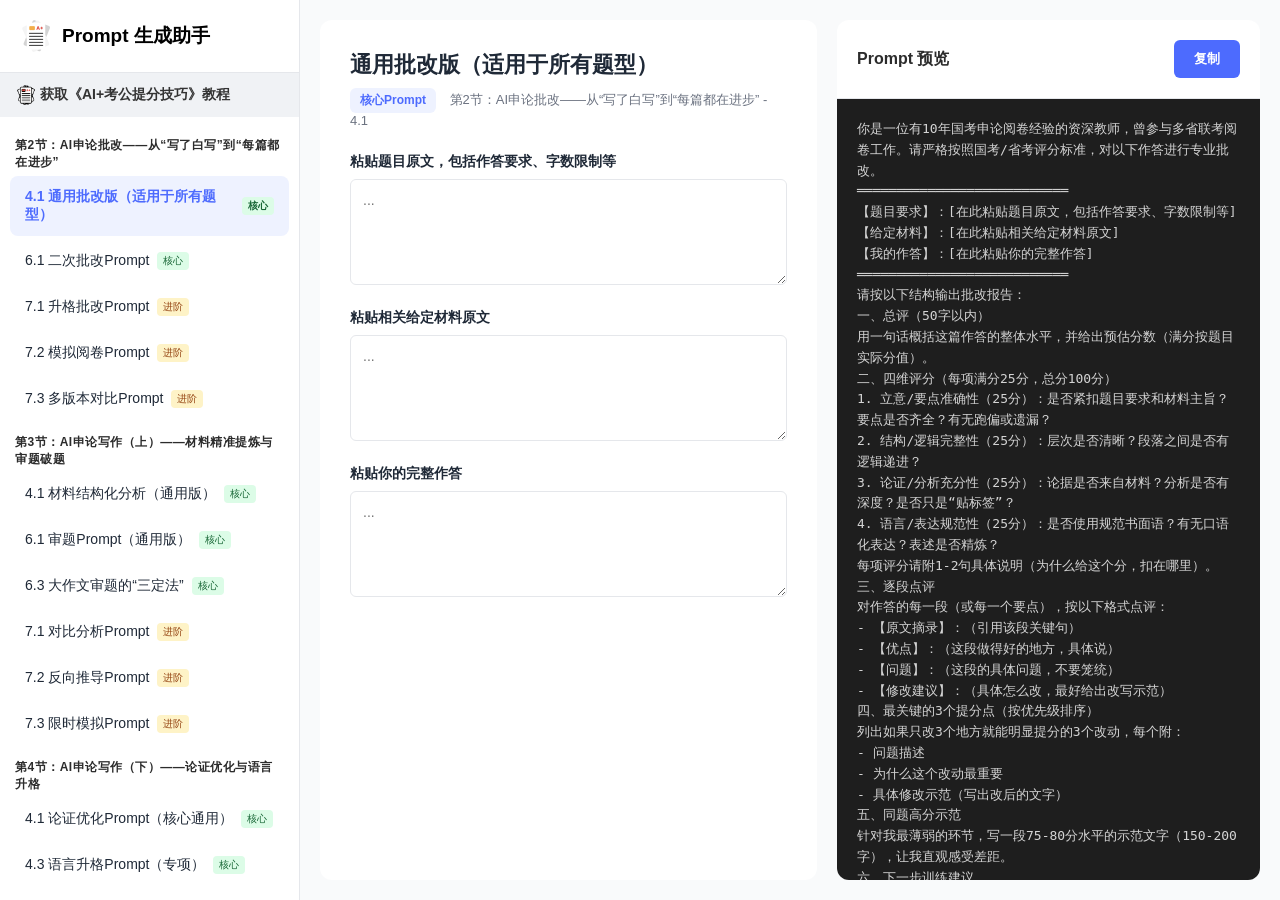
==== commit 5a0c0310: "2" ====
--- a/index.html
+++ b/index.html
@@ -132,7 +132,7 @@
       /* 根据实际主题色调整 */
       color: #333;
       text-decoration: none;
-      font-size: 15px;
+      font-size: 14px;
       align-items: center;
       font-weight: bold;
       cursor: pointer;
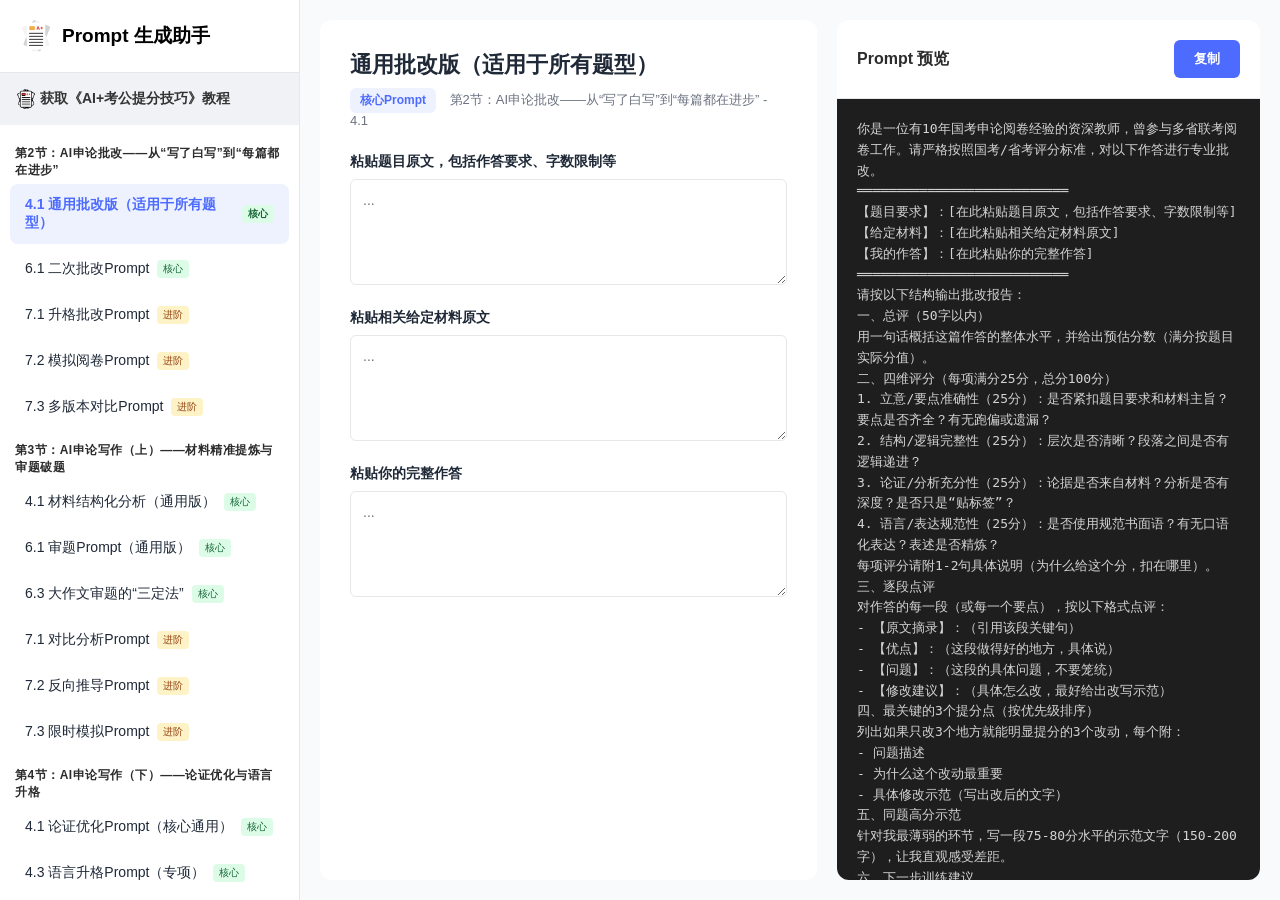
==== commit 1d5b8cdc: "1" ====
--- a/index.html
+++ b/index.html
@@ -127,7 +127,7 @@
     .tutorial-btn {
       display: flex;
       /* 或 inline-block，视布局而定 */
-      padding: 12px 0px 12px 16px;
+      padding: 16px 0px 16px 16px;
       background-color: #f0f2f5;
       /* 根据实际主题色调整 */
       color: #333;
@@ -424,7 +424,7 @@
         <img src="images/logo.png" style="width: 32px; height: 32px;">
         Prompt 生成助手
       </div>
-      <a href="https://www.deepseek.com/" target="_blank" rel="noopener noreferrer" class="tutorial-btn">
+      <a href="https://m.tb.cn/h.83QuOsd?tk=GVjkgFA7SzN" target="_blank" rel="noopener noreferrer" class="tutorial-btn">
         <img src="images/icon-1.png" style="width: 20px; height: 20px; margin-right: 4px;"> 获取《AI+考公提分技巧》教程
       </a>
       <div class="menu-scroll" id="menu-box"></div>
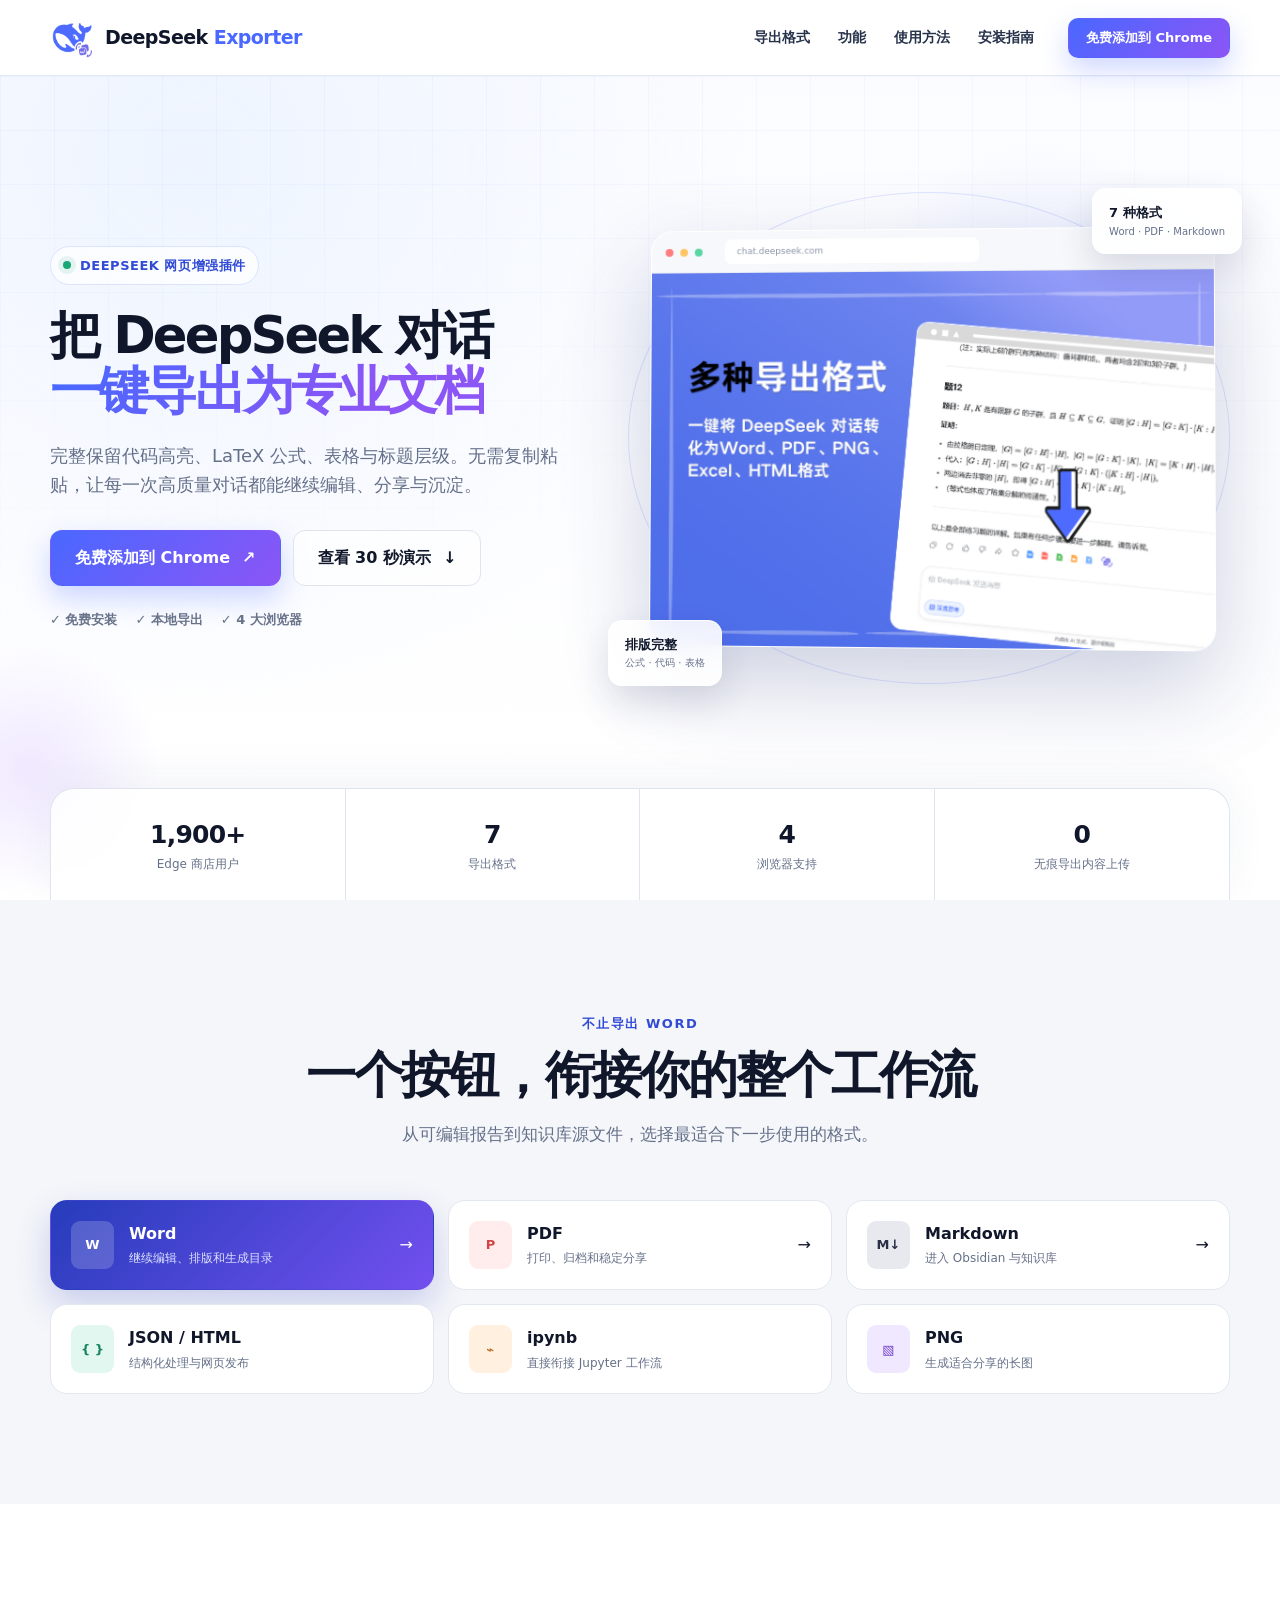
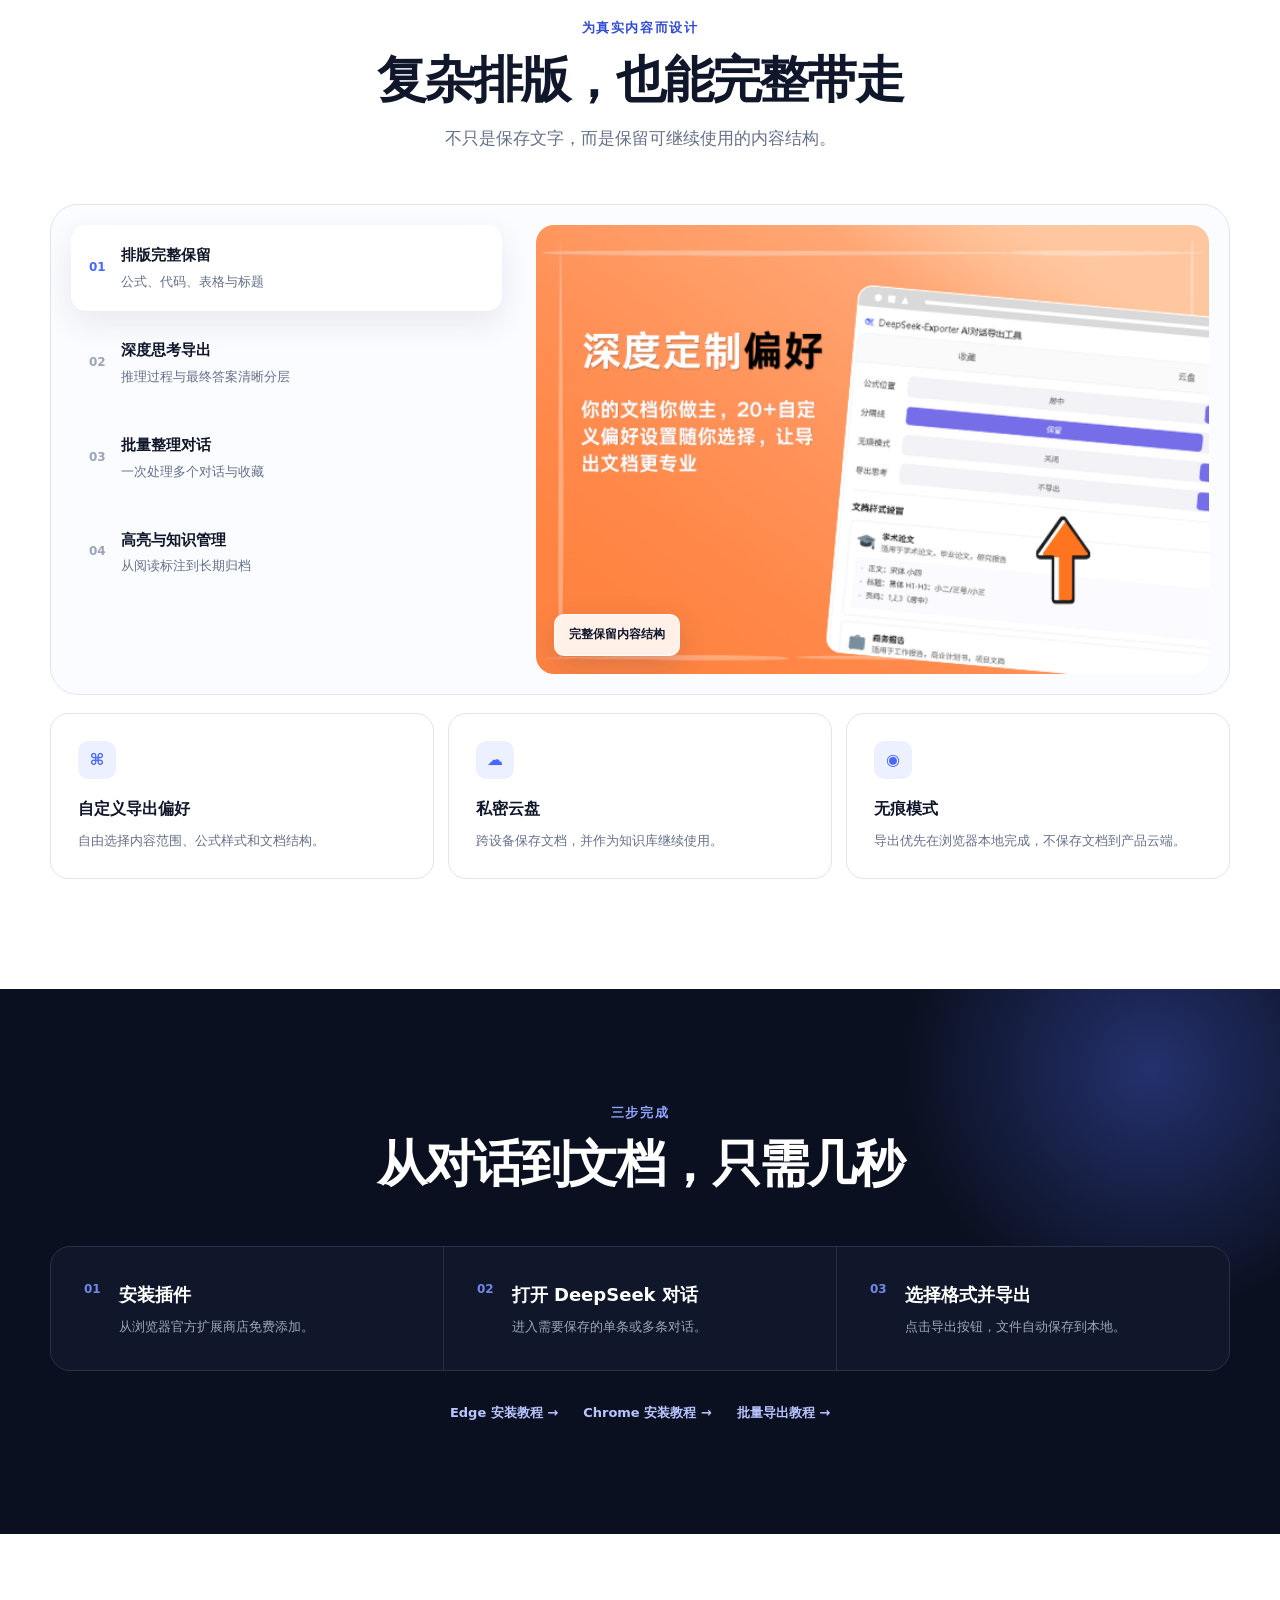
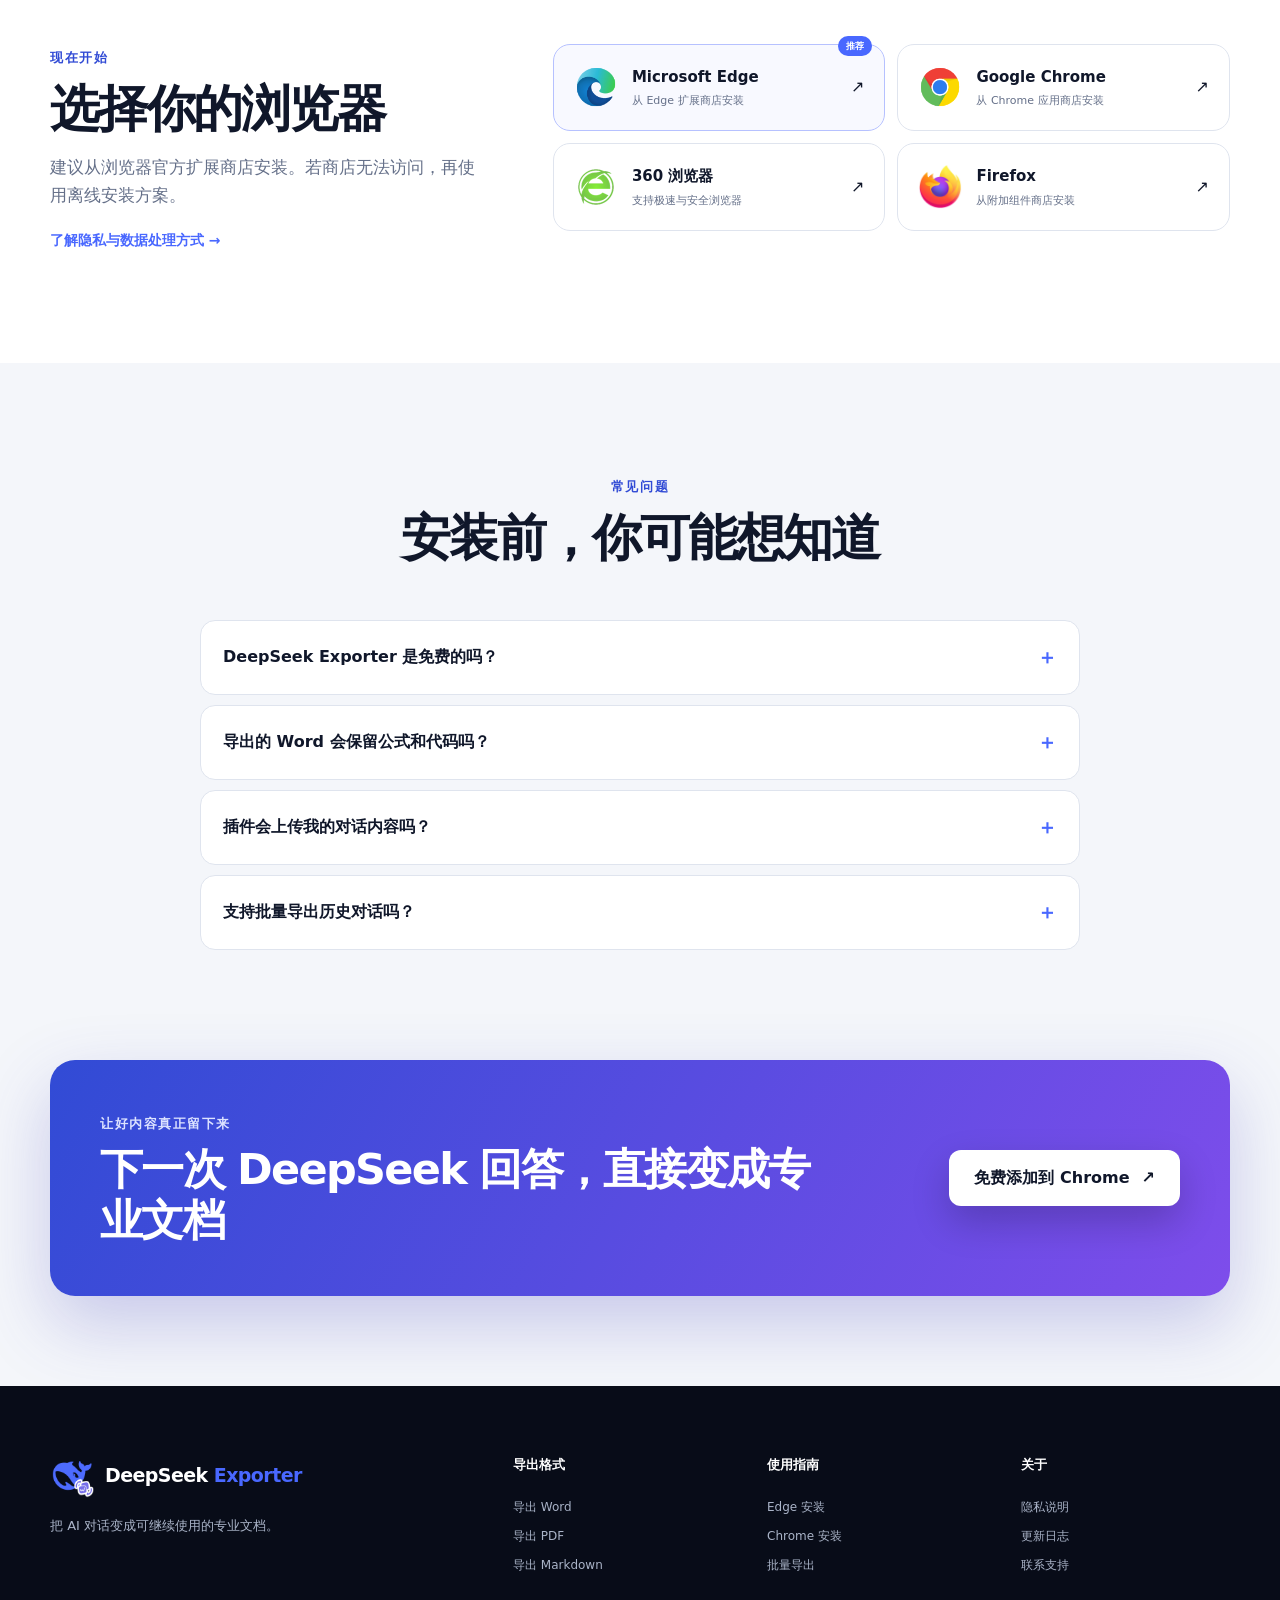
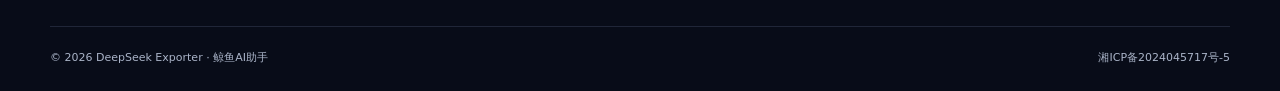
==== commit f54baf62: "1" ====
--- a/index.html
+++ b/index.html
@@ -1,983 +1,50 @@
-<!DOCTYPE html>
+<!doctype html>
 <html lang="zh-CN">
+<head>
+  <meta charset="utf-8"><meta name="viewport" content="width=device-width,initial-scale=1">
+  <title>DeepSeek Exporter：一键导出 Word、PDF、Markdown｜官方插件</title>
+  <meta name="description" content="免费安装 DeepSeek Exporter，将 DeepSeek 对话一键导出为 Word、PDF、Markdown 等格式，保留公式、代码高亮、表格与标题层级，支持 Chrome、Edge、360 与 Firefox。">
+  <link rel="canonical" href="https://www.aibusgo.com/"><meta name="theme-color" content="#0b1020">
+  <meta property="og:type" content="website"><meta property="og:locale" content="zh_CN"><meta property="og:site_name" content="DeepSeek Exporter">
+  <meta property="og:title" content="DeepSeek Exporter：一键导出专业文档"><meta property="og:description" content="将 DeepSeek 对话导出为 Word、PDF、Markdown 等格式，完整保留公式、代码与表格。"><meta property="og:url" content="https://www.aibusgo.com/"><meta property="og:image" content="https://www.aibusgo.com/images/og-deepseek-exporter.png">
+  <meta name="twitter:card" content="summary_large_image"><meta name="twitter:title" content="DeepSeek Exporter：一键导出专业文档"><meta name="twitter:description" content="将 DeepSeek 对话导出为 Word、PDF、Markdown 等格式。"><meta name="twitter:image" content="https://www.aibusgo.com/images/og-deepseek-exporter.png">
+  <link rel="icon" href="/images/logo.png"><link rel="apple-touch-icon" href="/images/logo.png"><link rel="stylesheet" href="/styles.css">
+  <script type="application/ld+json">{"@context":"https://schema.org","@graph":[{"@type":"WebSite","@id":"https://www.aibusgo.com/#website","url":"https://www.aibusgo.com/","name":"DeepSeek Exporter","alternateName":["DeepSeek-Exporter","鲸鱼AI助手 DeepSeek 导出插件"],"inLanguage":"zh-CN"},{"@type":"Organization","@id":"https://www.aibusgo.com/#organization","name":"鲸鱼AI助手","url":"https://www.aibusgo.com/","logo":"https://www.aibusgo.com/images/logo.png"},{"@type":"SoftwareApplication","@id":"https://www.aibusgo.com/#software","name":"DeepSeek Exporter","applicationCategory":"BrowserApplication","operatingSystem":"Windows, macOS, Linux","url":"https://www.aibusgo.com/","description":"一键将 DeepSeek 对话导出为 Word、PDF、Markdown、HTML、ipynb、JSON 和 PNG。","softwareRequirements":"Chrome 88+、Edge 88+、Firefox 109+ 或兼容浏览器","offers":{"@type":"Offer","price":"0","priceCurrency":"CNY"},"publisher":{"@id":"https://www.aibusgo.com/#organization"},"installUrl":"https://microsoftedge.microsoft.com/addons/detail/%E9%B2%B8%E9%B1%BCai%E5%8A%A9%E6%89%8B/lgfpicokhhemdpohohdlffponcillpfa","image":"https://www.aibusgo.com/images/og-deepseek-exporter.png"}]}</script>
+</head>
+<body>
+<a class="skip-link" href="#main">跳到主要内容</a>
+<header class="site-header" data-header><div class="container nav-shell">
+  <a class="brand" href="/" aria-label="DeepSeek Exporter 首页"><img src="/images/logo.png" width="44" height="44" alt="DeepSeek Exporter 鲸鱼标志"><span>DeepSeek <strong>Exporter</strong></span></a>
+  <nav class="desktop-nav" aria-label="主导航"><a href="#formats">导出格式</a><a href="#features">功能</a><a href="#how">使用方法</a><a href="/guide/install-edge/">安装指南</a></nav>
+  <a class="button button-small button-primary nav-cta" data-store-cta data-cta-location="nav" href="https://microsoftedge.microsoft.com/addons/detail/%E9%B2%B8%E9%B1%BCai%E5%8A%A9%E6%89%8B/lgfpicokhhemdpohohdlffponcillpfa" target="_blank" rel="noopener"><span data-store-label>添加到 Edge</span></a>
+  <button class="menu-toggle" type="button" aria-label="打开导航菜单" aria-expanded="false" aria-controls="mobile-menu" data-menu-toggle><span></span><span></span><span></span></button>
+</div><nav class="mobile-menu" id="mobile-menu" aria-label="移动导航" data-mobile-menu><a href="#formats">导出格式</a><a href="#features">功能</a><a href="#how">使用方法</a><a href="/guide/install-edge/">安装指南</a><a href="/privacy/">隐私说明</a></nav></header>
+<main id="main">
+  <section class="hero"><div class="hero-glow hero-glow-one"></div><div class="hero-glow hero-glow-two"></div><div class="container hero-grid">
+    <div class="hero-copy reveal"><div class="eyebrow"><span class="status-dot"></span> DeepSeek 网页增强插件</div><h1>把 DeepSeek 对话<br><span>一键导出为专业文档</span></h1><p class="hero-lede">完整保留代码高亮、LaTeX 公式、表格与标题层级。无需复制粘贴，让每一次高质量对话都能继续编辑、分享与沉淀。</p>
+      <div class="hero-actions"><a class="button button-primary button-large" data-store-cta data-cta-location="hero" href="https://microsoftedge.microsoft.com/addons/detail/%E9%B2%B8%E9%B1%BCai%E5%8A%A9%E6%89%8B/lgfpicokhhemdpohohdlffponcillpfa" target="_blank" rel="noopener"><span data-store-label>免费添加到 Edge</span><span aria-hidden="true">↗</span></a><a class="button button-ghost button-large" href="#demo">查看 30 秒演示 <span aria-hidden="true">↓</span></a></div>
+      <div class="trust-line"><span>✓ 免费安装</span><span>✓ 本地导出</span><span>✓ 4 大浏览器</span></div>
+    </div>
+    <div class="product-stage reveal" id="demo"><div class="stage-orbit orbit-one"></div><div class="stage-orbit orbit-two"></div><div class="browser-frame"><div class="browser-bar"><span></span><span></span><span></span><div>chat.deepseek.com</div></div><img src="/images/banner-1.png" width="600" height="400" alt="DeepSeek Exporter 导出 Word、PDF、Markdown 等格式的界面" fetchpriority="high"></div><div class="floating-card floating-card-top"><b>7 种格式</b><span>Word · PDF · Markdown</span></div><div class="floating-card floating-card-bottom"><b>排版完整</b><span>公式 · 代码 · 表格</span></div></div>
+  </div><div class="container proof-strip reveal"><div><strong>1,900+</strong><span>Edge 商店用户</span></div><div><strong>7</strong><span>导出格式</span></div><div><strong>4</strong><span>浏览器支持</span></div><div><strong>0</strong><span>无痕导出内容上传</span></div></div></section>
 
-<head>
-  <meta charset="UTF-8">
-  <meta name="viewport" content="width=device-width, initial-scale=1.0">
+  <section class="section section-soft" id="formats"><div class="container"><div class="section-heading reveal"><span class="kicker">不止导出 Word</span><h2>一个按钮，衔接你的整个工作流</h2><p>从可编辑报告到知识库源文件，选择最适合下一步使用的格式。</p></div><div class="format-grid reveal">
+    <a class="format-card featured" href="/deepseek-to-word/"><span class="file-icon">W</span><div><h3>Word</h3><p>继续编辑、排版和生成目录</p></div><span>→</span></a><a class="format-card" href="/deepseek-to-pdf/"><span class="file-icon file-red">P</span><div><h3>PDF</h3><p>打印、归档和稳定分享</p></div><span>→</span></a><a class="format-card" href="/deepseek-to-markdown/"><span class="file-icon file-dark">M↓</span><div><h3>Markdown</h3><p>进入 Obsidian 与知识库</p></div><span>→</span></a><div class="format-card"><span class="file-icon file-green">{ }</span><div><h3>JSON / HTML</h3><p>结构化处理与网页发布</p></div></div><div class="format-card"><span class="file-icon file-orange">⌁</span><div><h3>ipynb</h3><p>直接衔接 Jupyter 工作流</p></div></div><div class="format-card"><span class="file-icon file-purple">▧</span><div><h3>PNG</h3><p>生成适合分享的长图</p></div></div>
+  </div></div></section>
 
-  <title>AI考公Prompt生成助手 - 申论批改与行测技巧模板工具</title>
-  <meta name="description" content="在线AI Prompt生成工具，一键生成申论批改、行测错题分析、时政热点解读等高阶Prompt模版。支持DeepSeek与ChatGPT，辅助公务员备考精准提分。">
-  <meta name="keywords" content="AI Prompt,考公Prompt,申论批改,行测技巧,公务员考试,DeepSeek,豆包,公考助手">
-  <meta name="author" content="AI Prompt Assistant">
-  <meta name="robots" content="index, follow">
+  <section class="section" id="features"><div class="container"><div class="section-heading reveal"><span class="kicker">为真实内容而设计</span><h2>复杂排版，也能完整带走</h2><p>不只是保存文字，而是保留可继续使用的内容结构。</p></div><div class="feature-showcase reveal"><div class="feature-tabs" role="tablist" aria-label="功能预览">
+    <button class="feature-tab active" type="button" role="tab" aria-selected="true" data-feature-tab="0"><span>01</span><div><b>排版完整保留</b><small>公式、代码、表格与标题</small></div></button><button class="feature-tab" type="button" role="tab" aria-selected="false" data-feature-tab="1"><span>02</span><div><b>深度思考导出</b><small>推理过程与最终答案清晰分层</small></div></button><button class="feature-tab" type="button" role="tab" aria-selected="false" data-feature-tab="2"><span>03</span><div><b>批量整理对话</b><small>一次处理多个对话与收藏</small></div></button><button class="feature-tab" type="button" role="tab" aria-selected="false" data-feature-tab="3"><span>04</span><div><b>高亮与知识管理</b><small>从阅读标注到长期归档</small></div></button>
+  </div><div class="feature-visual"><div class="visual-label" data-feature-label>完整保留内容结构</div><img data-feature-image src="/images/banner-2.png" width="600" height="400" loading="lazy" alt="DeepSeek Exporter 文档排版偏好设置"></div></div><div class="mini-feature-grid reveal"><article><span>⌘</span><h3>自定义导出偏好</h3><p>自由选择内容范围、公式样式和文档结构。</p></article><article><span>☁</span><h3>私密云盘</h3><p>跨设备保存文档，并作为知识库继续使用。</p></article><article><span>◉</span><h3>无痕模式</h3><p>导出优先在浏览器本地完成，不保存文档到产品云端。</p></article></div></div></section>
 
-  <link rel="icon" href="images/logo.png" />
-  <link rel="apple-touch-icon" href="images/logo.png" />
+  <section class="section section-ink" id="how"><div class="container"><div class="section-heading light reveal"><span class="kicker">三步完成</span><h2>从对话到文档，只需几秒</h2></div><ol class="steps reveal"><li><span>01</span><div><h3>安装插件</h3><p>从浏览器官方扩展商店免费添加。</p></div></li><li><span>02</span><div><h3>打开 DeepSeek 对话</h3><p>进入需要保存的单条或多条对话。</p></div></li><li><span>03</span><div><h3>选择格式并导出</h3><p>点击导出按钮，文件自动保存到本地。</p></div></li></ol><div class="guide-links reveal"><a href="/guide/install-edge/">Edge 安装教程 →</a><a href="/guide/install-chrome/">Chrome 安装教程 →</a><a href="/guide/batch-export/">批量导出教程 →</a></div></div></section>
 
-  <!-- Open Graph 协议 (社交分享优化) -->
-  <meta property="og:title" content="AI考公Prompt生成助手">
-  <meta property="og:description" content="一键生成专业申论批改与行测分析Prompt，提升公考备考效率。">
-  <meta property="og:type" content="website">
+  <section class="section install-section" id="install"><div class="container install-layout"><div class="install-copy reveal"><span class="kicker">现在开始</span><h2>选择你的浏览器</h2><p>建议从浏览器官方扩展商店安装。若商店无法访问，再使用离线安装方案。</p><a href="/privacy/" class="text-link">了解隐私与数据处理方式 →</a></div><div class="browser-grid reveal">
+    <a class="browser-card recommended" href="https://microsoftedge.microsoft.com/addons/detail/%E9%B2%B8%E9%B1%BCai%E5%8A%A9%E6%89%8B/lgfpicokhhemdpohohdlffponcillpfa" target="_blank" rel="noopener" data-outbound="edge"><span class="badge">推荐</span><img src="/images/lowcode-2406134.png" width="48" height="48" alt="Microsoft Edge"><div><h3>Microsoft Edge</h3><p>从 Edge 扩展商店安装</p></div><span>↗</span></a><a class="browser-card" href="https://chromewebstore.google.com/detail/%E9%B2%B8%E9%B1%BCai%E5%8A%A9%E6%89%8B-deepseek%E5%AF%BC%E5%87%BAword/foegcdhddlencjjkaeonjahfcdlmlihl" target="_blank" rel="noopener" data-outbound="chrome"><img src="/images/lowcode-2406140.png" width="48" height="48" alt="Google Chrome"><div><h3>Google Chrome</h3><p>从 Chrome 应用商店安装</p></div><span>↗</span></a><a class="browser-card" href="https://ext.se.360.cn/#/extension-detail?id=hgahdgilffiglaefnmnkoclmigdaighg" target="_blank" rel="noopener" data-outbound="360"><img src="/images/lowcode-2406123.png" width="48" height="48" alt="360 浏览器"><div><h3>360 浏览器</h3><p>支持极速与安全浏览器</p></div><span>↗</span></a><a class="browser-card" href="https://addons.mozilla.org/zh-CN/firefox/addon/deepseek%E5%AF%BC%E5%87%BAword-%E9%B2%B8%E9%B1%BCai%E5%8A%A9%E6%89%8B/" target="_blank" rel="noopener" data-outbound="firefox"><img src="/images/firefox-96.png" width="48" height="48" loading="lazy" alt="Mozilla Firefox"><div><h3>Firefox</h3><p>从附加组件商店安装</p></div><span>↗</span></a>
+  </div></div></section>
 
-  <style>
-    :root {
-      --primary: #4D6BFE;
-      --primary-light: #eef2ff;
-      --text-main: #1f2937;
-      --text-sub: #6b7280;
-      --bg-color: #f9fafb;
-      --card-bg: #ffffff;
-      --border: #e5e7eb;
-      --shadow: 0 4px 6px -1px rgba(0, 0, 0, 0.1), 0 2px 4px -1px rgba(0, 0, 0, 0.06);
-    }
-
-    * {
-      margin: 0;
-      padding: 0;
-      box-sizing: border-box;
-    }
-
-    body {
-      font-family: 'Segoe UI', Roboto, 'Helvetica Neue', Arial, sans-serif;
-      background: var(--bg-color);
-      color: var(--text-main);
-      height: 100vh;
-      overflow: hidden;
-    }
-
-    /* === 布局结构 === */
-    .app-layout {
-      display: flex;
-      height: 100%;
-    }
-
-    .preview-highlight {
-      background-color: rgba(255, 213, 79, 0.3) !important;
-      outline: 2px solid #ffc107;
-      border-radius: 4px;
-      transition: all 0.2s ease;
-    }
-
-    /* 左侧菜单栏 */
-    .sidebar {
-      width: 300px;
-      background: #fff;
-      border-right: 1px solid var(--border);
-      display: flex;
-      flex-direction: column;
-      flex-shrink: 0;
-    }
-
-    .brand {
-      padding: 20px 20px;
-      font-size: 19px;
-      font-weight: 700;
-      color: #000000;
-      border-bottom: 1px solid var(--border);
-      display: flex;
-      align-items: center;
-      gap: 10px;
-    }
-
-    .menu-scroll {
-      flex: 1;
-      overflow-y: auto;
-      padding: 10px;
-    }
-
-    .chapter-title {
-      font-size: 12px;
-      color: #2c2c2c;
-      padding: 10px 5px 5px;
-      font-weight: 600;
-      letter-spacing: 0.5px;
-    }
-
-    .menu-item {
-      padding: 12px 15px;
-      cursor: pointer;
-      border-radius: 8px;
-      margin-bottom: 4px;
-      transition: all 0.2s;
-      font-size: 14px;
-      display: flex;
-      align-items: center;
-      gap: 8px;
-    }
-
-    .menu-item:hover {
-      background: #f3f4f6;
-    }
-
-    .menu-item.active {
-      background: var(--primary-light);
-      color: var(--primary);
-      font-weight: 600;
-    }
-
-    .menu-tag {
-      font-size: 10px;
-      padding: 2px 6px;
-      border-radius: 4px;
-      background: #e5e7eb;
-      color: #555;
-      flex-shrink: 0;
-    }
-
-    .tutorial-btn {
-      display: flex;
-      /* 或 inline-block，视布局而定 */
-      padding: 16px 0px 16px 16px;
-      background-color: #f0f2f5;
-      /* 根据实际主题色调整 */
-      color: #333;
-      text-decoration: none;
-      font-size: 14px;
-      align-items: center;
-      font-weight: bold;
-      cursor: pointer;
-      transition: all 0.2s ease;
-    }
-
-    .tutorial-btn:hover {
-      background-color: #e0e4ea;
-    }
-
-    .menu-tag.core {
-      background: #dcfce7;
-      color: #166534;
-    }
-
-    .menu-tag.advanced {
-      background: #fef3c7;
-      color: #92400e;
-    }
-
-    /* 主内容区域 */
-    .main-wrapper {
-      flex: 1;
-      display: flex;
-      flex-direction: column;
-      overflow: hidden;
-      background: #F9FAFB;
-      min-width: 0;
-      /* 关键：防止flex子项溢出 */
-    }
-
-    /* 主内容双栏布局 */
-    .content-split {
-      flex: 1;
-      display: flex;
-      gap: 20px;
-      padding: 20px;
-      overflow: hidden;
-      min-width: 0;
-      /* 关键：防止溢出 */
-    }
-
-    /* 左栏：表单 */
-    .form-panel {
-      flex: 1;
-      background: #fff;
-      border-radius: 12px;
-      padding: 30px;
-      overflow-y: auto;
-      min-width: 0;
-      /* 关键：限制最小宽度 */
-    }
-
-    .page-header {
-      margin-bottom: 25px;
-    }
-
-    .page-title {
-      font-size: 22px;
-      font-weight: 700;
-      margin-bottom: 8px;
-    }
-
-    .meta-badge {
-      display: inline-block;
-      padding: 4px 10px;
-      background: var(--primary-light);
-      color: var(--primary);
-      border-radius: 6px;
-      font-size: 12px;
-      font-weight: 600;
-      margin-right: 10px;
-    }
-
-    .meta-text {
-      color: var(--text-sub);
-      font-size: 13px;
-    }
-
-    .scene-tip {
-      background: #fffbeb;
-      color: #b45309;
-      padding: 12px;
-      border-radius: 6px;
-      margin-top: 15px;
-      font-size: 13px;
-      line-height: 1.5;
-    }
-
-    /* 表单组件 */
-    .input-group {
-      margin-bottom: 20px;
-    }
-
-    .input-label {
-      display: block;
-      font-size: 14px;
-      font-weight: 600;
-      margin-bottom: 8px;
-      color: var(--text-main);
-    }
-
-    .form-control {
-      width: 100%;
-      padding: 10px 12px;
-      border: 1px solid var(--border);
-      border-radius: 6px;
-      font-size: 14px;
-      transition: border 0.3s;
-      background: #fff;
-    }
-
-    .form-control:focus {
-      outline: none;
-      border-color: var(--primary);
-      box-shadow: 0 0 0 3px rgba(79, 70, 229, 0.1);
-    }
-
-    textarea.form-control {
-      resize: vertical;
-      min-height: 100px;
-      font-family: inherit;
-      line-height: 1.5;
-    }
-
-    /* 追加项 */
-    .addon-box {
-      background: #f0fdf4;
-      border: 1px solid #bbf7d0;
-      padding: 15px;
-      border-radius: 8px;
-      margin-bottom: 20px;
-    }
-
-    .addon-box h4 {
-      font-size: 14px;
-      color: #166534;
-      margin-bottom: 10px;
-      display: flex;
-      align-items: center;
-      gap: 5px;
-    }
-
-    .addon-item {
-      display: flex;
-      align-items: center;
-      gap: 10px;
-      font-size: 14px;
-      color: #15803d;
-    }
-
-    .addon-item input {
-      cursor: pointer;
-    }
-
-    /* 右栏：预览 - 核心修改区 */
-    .preview-panel {
-      width: 45%;
-      min-width: 400px;
-      /* 最小宽度 */
-      background: #fff;
-      border-radius: 12px;
-      display: flex;
-      flex-direction: column;
-      overflow: hidden;
-      min-width: 0;
-    }
-
-    .preview-header {
-      padding: 20px;
-      border-bottom: 1px solid var(--border);
-      display: flex;
-      justify-content: space-between;
-      align-items: center;
-      flex-shrink: 0;
-    }
-
-    .preview-title {
-      font-size: 16px;
-      font-weight: 600;
-      color: #2c2c2c;
-    }
-
-    .btn-copy {
-      background: var(--primary);
-      color: #fff;
-      border: none;
-      padding: 10px 20px;
-      border-radius: 6px;
-      font-weight: 600;
-      cursor: pointer;
-      transition: transform 0.2s, box-shadow 0.2s;
-      display: flex;
-      align-items: center;
-      gap: 8px;
-    }
-
-    .btn-copy:hover {
-      transform: translateY(-1px);
-      box-shadow: 0 4px 12px rgba(79, 70, 229, 0.3);
-    }
-
-    /* 预览内容区 */
-    .preview-body {
-      flex: 1;
-      padding: 20px;
-      background: #1e1e1e;
-      color: #d4d4d4;
-      overflow-y: auto;
-      overflow-x: hidden;
-      /* 隐藏横向滚动条 */
-      font-family: 'Consolas', 'Monaco', monospace;
-      font-size: 13px;
-      white-space: pre-wrap;
-      /* 保留空格和换行 */
-      word-break: break-word;
-      /* 强制长单词换行 */
-      line-height: 1.6;
-    }
-
-    /* Toast 组件 */
-    .toast-container {
-      position: fixed;
-      top: 20px;
-      right: 20px;
-      z-index: 9999;
-      display: flex;
-      flex-direction: column;
-      gap: 10px;
-    }
-
-    .toast-msg {
-      background: #323232;
-      color: #fff;
-      padding: 12px 24px;
-      border-radius: 6px;
-      box-shadow: 0 3px 5px rgba(0, 0, 0, 0.2);
-      animation: fadeInOut 3s ease-out forwards;
-    }
-
-    .toast-msg.success {
-      background: #16a34a;
-    }
-
-    @keyframes fadeInOut {
-      0% {
-        opacity: 0;
-        transform: translateY(-20px);
-      }
-
-      10% {
-        opacity: 1;
-        transform: translateY(0);
-      }
-
-      90% {
-        opacity: 1;
-      }
-
-      100% {
-        opacity: 0;
-      }
-    }
-
-    /* 空状态 (这段其实会在初始化时被覆盖) */
-    .empty-state {
-      flex: 1;
-      display: flex;
-      align-items: center;
-      justify-content: center;
-      color: var(--text-sub);
-      font-size: 16px;
-      flex-direction: column;
-      gap: 15px;
-    }
-  </style>
-</head>
-
-<body>
-
-  <!-- Toast 容器 -->
-  <div id="toast-container" class="toast-container"></div>
-
-  <!-- 主布局 -->
-  <div class="app-layout">
-    <!-- 侧边栏 -->
-    <nav class="sidebar">
-      <div class="brand">
-        <img src="images/logo.png" style="width: 32px; height: 32px;">
-        Prompt 生成助手
-      </div>
-      <a href="https://m.tb.cn/h.83QuOsd?tk=GVjkgFA7SzN" target="_blank" rel="noopener noreferrer" class="tutorial-btn">
-        <img src="images/icon-1.png" style="width: 20px; height: 20px; margin-right: 4px;"> 获取《AI+考公提分技巧》教程
-      </a>
-      <div class="menu-scroll" id="menu-box"></div>
-    </nav>
-
-    <!-- 主内容 -->
-    <main class="main-wrapper">
-      <div class="content-split" id="main-area">
-        <!-- 初始状态，稍后会被JS覆盖 -->
-        <div class="empty-state">
-          <div>正在加载模板...</div>
-        </div>
-      </div>
-    </main>
-  </div>
-
-  <script>
-    // ================== 数据部分 ==================
-    const PROMPT_DATA = [
-      {
-        "章节": "第2节：AI申论批改——从“写了白写”到“每篇都在进步”",
-        "小节": "4.1",
-        "标题": "通用批改版（适用于所有题型）",
-        "类型": "核心Prompt",
-        "Prompt模板": "你是一位有10年国考申论阅卷经验的资深教师，曾参与多省联考阅卷工作。请严格按照国考/省考评分标准，对以下作答进行专业批改。\n═══════════════════════════\n【题目要求】：[在此粘贴题目原文，包括作答要求、字数限制等]\n【给定材料】：[在此粘贴相关给定材料原文]\n【我的作答】：[在此粘贴你的完整作答]\n═══════════════════════════\n请按以下结构输出批改报告：\n一、总评（50字以内）\n用一句话概括这篇作答的整体水平，并给出预估分数（满分按题目实际分值）。\n二、四维评分（每项满分25分，总分100分）\n1. 立意/要点准确性（25分）：是否紧扣题目要求和材料主旨？要点是否齐全？有无跑偏或遗漏？\n2. 结构/逻辑完整性（25分）：层次是否清晰？段落之间是否有逻辑递进？\n3. 论证/分析充分性（25分）：论据是否来自材料？分析是否有深度？是否只是“贴标签”？\n4. 语言/表达规范性（25分）：是否使用规范书面语？有无口语化表达？表述是否精炼？\n每项评分请附1-2句具体说明（为什么给这个分，扣在哪里）。\n三、逐段点评\n对作答的每一段（或每一个要点），按以下格式点评：\n- 【原文摘录】：（引用该段关键句）\n- 【优点】：（这段做得好的地方，具体说）\n- 【问题】：（这段的具体问题，不要笼统）\n- 【修改建议】：（具体怎么改，最好给出改写示范）\n四、最关键的3个提分点（按优先级排序）\n列出如果只改3个地方就能明显提分的3个改动，每个附：\n- 问题描述\n- 为什么这个改动最重要\n- 具体修改示范（写出改后的文字）\n五、同题高分示范\n针对我最薄弱的环节，写一段75-80分水平的示范文字（150-200字），让我直观感受差距。\n六、下一步训练建议\n基于本次批改，建议我下一篇申论重点练什么、注意什么。\n七、批改档案（请自动生成以下格式的结构化记录，方便我直接复制保存）\n═══════════════════════════════════\n【申论批改档案】\n日期：（自动填写当天日期）\n题目来源：（根据题目信息自动判断，如“2024年国考地市级 第1题”）\n题型：（自动判断：概括题/分析题/对策题/大作文）\n【四维评分】\n立意/要点：__/25\n结构/逻辑：__/25\n论证/分析：__/25\n语言/表达：__/25\n总分：__/100\n【本次最核心的问题】（只写1-2个）\n1. _______\n2. _______\n【下一篇重点改进方向】\n_______\n═══════════════════════════════════"
-      },
-      {
-        "章节": "第2节：AI申论批改——从“写了白写”到“每篇都在进步”",
-        "小节": "4.3",
-        "标题": "概括题/归纳题 批改侧重追加",
-        "类型": "追加Prompt片段",
-        "关联": "需追加在4.1 Prompt末尾使用",
-        "Prompt模板": "本题为概括/归纳题，请额外关注：\n- 要点是否齐全（请对照材料逐条核查，列出我遗漏了哪些信息点）\n- 分类是否合理（如果题目要求分类，我的分类标准是否恰当）\n- 是否有多余信息（概括题不需要分析、不需要对策，我是否“多写了”）\n- 字数是否合规\n- 请用“要点核对表”形式，列出材料中所有应概括的要点，并逐条标注我是否覆盖（✓/✗）"
-      },
-      {
-        "章节": "第2节：AI申论批改——从“写了白写”到“每篇都在进步”",
-        "小节": "4.3",
-        "标题": "分析题 批改侧重追加",
-        "类型": "追加Prompt片段",
-        "关联": "需追加在4.1 Prompt末尾使用",
-        "Prompt模板": "本题为分析题，请额外关注：\n- 是否完成了“解释含义→多角度分析→总结/对策”的完整层次\n- 分析是否有深度（是否只是复述材料，还是有自己的分析逻辑）\n- 是否回应了题目中的限定词（如“结合给定材料3”→是否只用了材料3）"
-      },
-      {
-        "章节": "第2节：AI申论批改——从“写了白写”到“每篇都在进步”",
-        "小节": "4.3",
-        "标题": "对策题/建议题 批改侧重追加",
-        "类型": "追加Prompt片段",
-        "关联": "需追加在4.1 Prompt末尾使用",
-        "Prompt模板": "本题为对策/建议题，请额外关注：\n- 对策是否针对材料中的具体问题（而非泛泛而谈）\n- 对策是否具体可操作（避免“加强领导”“提高认识”等空话）\n- 是否注意了题目中的身份限定（如“假如你是某社区工作人员”）\n- 对策之间是否有逻辑（并列/递进），而非随意堆砌"
-      },
-      {
-        "章节": "第2节：AI申论批改——从“写了白写”到“每篇都在进步”",
-        "小节": "4.3",
-        "标题": "大作文 批改侧重追加",
-        "类型": "追加Prompt片段",
-        "关联": "需追加在4.1 Prompt末尾使用",
-        "Prompt模板": "本题为大作文（议论文），请额外关注：\n- 立意是否准确（是否紧扣材料主旨和题目要求，有无跑题风险）\n- 标题是否恰当（是否体现论点）\n- 开头是否快速入题（前3句是否让阅卷者看到你的观点）\n- 分论点是否清晰（每段首句是否能让阅卷者3秒内抓住论证框架）\n- 论证是否有“材料+分析”（不能只有观点没有支撑，也不能只抄材料没有分析）\n- 结尾是否回扣主题（而非另起新话题）\n- 全文是否有“一条线”贯穿"
-      },
-      {
-        "章节": "第2节：AI申论批改——从“写了白写”到“每篇都在进步”",
-        "小节": "6.1",
-        "标题": "二次批改Prompt",
-        "类型": "核心Prompt",
-        "Prompt模板": "这是我根据上次批改意见修改后的版本。请对比前后两版，进行二次批改。\n【题目要求】：[粘贴题目原文（和第一次一样，直接复制）]\n【给定材料】：[粘贴材料原文（和第一次一样，直接复制）]\n【修改前版本】：[粘贴你的原始作答]\n【修改后版本】：[粘贴你修改后的作答]\n【我本次重点修改的方向】：[用1-2句话写你改了什么。例如：“1.补充了第3段的论证分析；2.把口语化表达改成了政策语言”]\n请输出：\n1. 修改效果评估：我改的方向对不对？改到位了吗？\n2. 改好了的地方：哪些修改是有效的，分数提升了多少？\n3. 没改到位的地方：哪些问题我试图改了但还没改好？为什么？\n4. 新引入的问题：修改过程中是否产生了新问题？\n5. 当前版本预估分数（与修改前对比）\n6. 如果还要再改一轮，最该改什么？\n最后，请更新批改档案，输出以下格式：\n═══════════════════════════════════\n【申论批改档案·二次批改更新】\n日期：（自动填写当天日期）\n题目来源：（根据题目信息自动判断）\n【第一次评分】\n总分：__/100\n【第二次评分】\n总分：__/100\n【分数变化】：从__分 → __分（提升__分）\n【已改好的问题】\n_______\n【仍未改到位的问题】\n_______\n【下一篇重点改进方向】\n_______\n═══════════════════════════════════"
-      },
-      {
-        "章节": "第2节：AI申论批改——从“写了白写”到“每篇都在进步”",
-        "小节": "7.1",
-        "标题": "升格批改Prompt",
-        "类型": "进阶Prompt",
-        "适用场景": "知道问题但“不知道怎么改”时的救星，用于将低分文章升格为高分文章",
-        "Prompt模板": "请对以下申论作答进行“升格改写”：保持我的原始立意和主要观点不变，将全文升格为75分水平。\n【题目要求】：[粘贴题目原文]\n【给定材料】：[粘贴材料原文]\n【我的作答】：[粘贴你的作答]\n请逐段改写，每段按以下格式输出：\n- 【我的原文】：（引用）\n- 【升格改写】：（改写后的文字）\n- 【改动说明】：（改了什么？为什么这样改？用了什么技巧？）\n最后请总结：\n- 我的作答与75分水平之间，最核心的3个差距是什么？\n- 我可以通过什么训练方法缩小这些差距？"
-      },
-      {
-        "章节": "第2节：AI申论批改——从“写了白写”到“每篇都在进步”",
-        "小节": "7.2",
-        "标题": "模拟阅卷Prompt",
-        "类型": "进阶Prompt",
-        "适用场景": "训练“第一眼得分”能力，模拟阅卷老师快速批改的场景",
-        "Prompt模板": "请你模拟一位高强度阅卷的申论阅卷老师。你今天下午需要批改200份试卷，每份大作文只有90秒。请以这个速度和心态，快速阅读以下作答，给出你的“第一印象评分”：\n【题目要求】：[粘贴题目原文]\n【我的作答】：[粘贴你的作答]\n请输出：\n1. 90秒内你注意到了什么？（标题→开头→每段首句→结尾，你实际“看到”了什么）\n2. 第一印象分数（满分40分的大作文，你第一反应给多少分？）\n3. 第一眼亮点（有没有哪个句子/表达让你眼前一亮？）\n4. 第一眼硬伤（有没有哪个问题让你立刻扣分？）\n5. 如果我是你的学生，你会给我什么“考场生存建议”？"
-      },
-      {
-        "章节": "第2节：AI申论批改——从“写了白写”到“每篇都在进步”",
-        "小节": "7.3",
-        "标题": "多版本对比Prompt",
-        "类型": "进阶Prompt",
-        "适用场景": "同一段论证写了两个版本，不确定哪个更好",
-        "Prompt模板": "以下是同一段申论论证的两个版本，请对比分析哪个更好，为什么：\n【版本A】：[粘贴你的第一个版本]\n【版本B】：[粘贴你的第二个版本]\n请从以下维度对比：\n- 论点清晰度\n- 论证充分性\n- 语言精炼度\n- 与材料的贴合度\n- 阅卷者视角的“得分感”\n如果两个版本各有优劣，请取两者之长，写出一个“版本C”（最优版本）。"
-      },
-      {
-        "章节": "第3节：AI申论写作（上）——材料精准提炼与审题破题",
-        "小节": "4.1",
-        "标题": "材料结构化分析（通用版）",
-        "类型": "核心Prompt",
-        "Prompt模板": "你是一位有10年国考申论命题研究经验的教研专家，精通申论材料的编排逻辑和出题思路。请对以下申论给定材料进行深度结构化分析。\n═══════════════════════════\n【给定材料】：[在此粘贴全部给定材料原文]\n【题目要求】：[在此粘贴本套试卷的所有题目题干及作答要求]\n═══════════════════════════\n请按以下结构输出分析报告：\n一、材料主旨（一句话）\n用一句话概括这组材料的核心议题和命题意图。\n二、材料结构图\n按“材料X → 核心内容 → 在全文中的作用”格式，逐则梳理：\n- 材料1：讲了什么 → 作用是什么（如：引出问题/提供案例/给出对策）\n- 材料2：……\n- …..\n最后用一句话说明材料之间的逻辑关系（并列/递进/对比/总分）。\n三、关键信息分类提取\n将材料中的所有关键信息按以下四类归档（每条信息标注出处“材料X第X段”）：\n  【问题/现状】：材料反映了哪些问题、困境、不足？\n  【原因】：材料中直接或间接给出了哪些原因？\n  【对策/做法】：材料中提到了哪些解决措施、成功经验？\n  【意义/效果】：材料中体现了哪些积极意义、成效？\n四、各题作答要点预判\n针对每道题目，预判：\n- 该题主要对应哪几则材料？\n- 作答需要覆盖哪些关键信息点？（逐条列出）\n- 该题的“坑”在哪里？（考生最容易漏什么、错什么？）\n五、大作文立意分析\n- 本套材料的核心话题是什么？\n- 如果出大作文，最稳妥的总论点是什么？\n- 可能的3个分论点方向（每个分论点用一句话表述）\n- 哪些材料中的案例/数据可以直接用作论据？\n六、我的理解对照（如果我在Prompt中附上了自己的初步理解）\n请对比我的理解和你的分析：\n- 我理解对了什么？\n- 我遗漏了什么？\n- 我理解偏了什么？\n- 我的材料阅读方法需要怎么改进？"
-      },
-      {
-        "章节": "第3节：AI申论写作（上）——材料精准提炼与审题破题",
-        "小节": "6.1",
-        "标题": "审题Prompt（通用版）",
-        "类型": "核心Prompt",
-        "Prompt模板": "你是一位有10年国考申论阅卷经验的资深教师。请帮我精准拆解以下申论题目的作答要求。\n═══════════════════════════\n【题目】：[在此粘贴题目原文，包括题干和作答要求（如字数限制、分值等）]\n【相关给定材料】：[在此粘贴该题对应的材料原文]\n═══════════════════════════\n请输出：\n一、题目拆解\n- 作答对象：题目让你做什么？（概括/分析/提对策/写文章）\n- 作答范围：从哪几则材料中找答案？\n- 作答要求：字数限制、格式要求、特殊限定词（如“分类归纳”“条理清晰”）\n- 身份限定：有没有指定你的身份？（如“假如你是某社区工作人员”）\n二、作答层次\n这道题的答案应该分几个层次/部分来写？每个层次写什么？（如分析题：解释含义→多角度分析→总结/对策）\n三、关键限定词解读\n题目中有哪些“限定词”容易被忽略？忽略会导致什么后果？（如“结合给定材料3”→只能用材料3，不能用其他材料）\n四、高分作答框架\n请给出这道题的高分作答框架（不是完整答案，而是“骨架”）：\n- 第一层写什么（几句话）\n- 第二层写什么\n- …..\n- 注意：框架中的每个要点请标注“来自材料X第X段”\n五、常见审题误区\n考生做这道题最容易犯什么审题错误？（列出2-3个）"
-      },
-      {
-        "章节": "第3节：AI申论写作（上）——材料精准提炼与审题破题",
-        "小节": "6.3",
-        "标题": "大作文审题的“三定法”",
-        "类型": "核心Prompt",
-        "Prompt模板": "你是一位有10年国考申论命题研究经验的教研专家。请帮我用“三定法”完成以下大作文的审题破题。\n═══════════════════════════\n【大作文题目要求】：[在此粘贴大作文题目原文]\n【给定材料】：[在此粘贴全部给定材料原文]\n═══════════════════════════\n请按“三定法”输出：\n【一定：定话题】\n- 这组材料的核心话题是什么？（不是你自己“感觉”的话题，而是材料实际在讨论的话题）\n- 题目中的关键词是什么？这些关键词在材料中对应什么内容？\n【二定：定角度】\n- 题目中有没有角度限定？（如“以‘变与不变’为主题”→必须写两者的辩证关系）\n- 如果有“结合给定材料X”的限定，该材料的核心观点是什么？\n- 写这篇作文，最稳妥的切入角度是什么？最容易被忽略的角度是什么？\n【三定：定论点】\n请基于材料和题目要求，提供3种立意方案：\n方案一：\n- 总论点：（一句话）\n- 分论点1：（15字以内）\n- 分论点2：（15字以内）\n- 分论点3：（15字以内）\n- 分论点关系：并列/递进/对比\n- 优势：\n- 风险：\n- 推荐指数：★★★\n方案二：（同上格式）\n方案三：（同上格式）\n【最终建议】\n- 如果你是我，你会选哪个方案？为什么？\n- 这个方案在考场上最容易写出彩的段落是哪个？\n- 哪些材料中的案例/数据可以直接用作论据？（标注出处）"
-      },
-      {
-        "章节": "第3节：AI申论写作（上）——材料精准提炼与审题破题",
-        "小节": "7.1",
-        "标题": "对比分析Prompt",
-        "类型": "进阶Prompt",
-        "适用场景": "了解同一主题在不同年份真题中是怎么考的，出题角度有什么变化",
-        "Prompt模板": "请对比分析以下两套申论真题的材料，找出异同：\n【第一套】：[粘贴年份+材料原文1]\n【第二套】：[粘贴年份+材料原文2]\n请输出：\n1. 两套材料的核心话题有什么相同点和不同点？\n2. 出题角度有什么变化？（如：2022年侧重“问题”，2024年侧重“对策”）\n3. 材料编排逻辑有什么不同？\n4. 如果2026年再考这个主题，最可能从什么角度出题？\n5. 基于这个趋势，我备考时应该重点积累什么？"
-      },
-      {
-        "章节": "第3节：AI申论写作（上）——材料精准提炼与审题破题",
-        "小节": "7.2",
-        "标题": "反向推导Prompt",
-        "类型": "进阶Prompt",
-        "适用场景": "做完题发现自己漏了很多要点，想分析“我为什么漏了”",
-        "Prompt模板": "以下是我做的一道申论概括题，我漏掉了多个要点。请帮我分析“我为什么漏了”以及“下次怎么不漏”。\n【题目】：[粘贴题目原文]\n【给定材料】：[粘贴材料原文]\n【参考答案/高分答案】：[粘贴参考答案]\n【我的作答】：[粘贴你的作答]\n请输出：\n1. 要点覆盖对比：参考答案有哪些要点？我覆盖了哪些？漏了哪些？\n2. 遗漏原因分析：我漏掉的每个要点，在材料中的什么位置？我为什么会漏？\n   （如：该要点在材料第4段最后一句，属于“补充性信息”，容易被忽略）\n3. 材料阅读改进建议：基于我这次的遗漏模式，我读材料时应该注意什么？\n4. “要点信号词”总结：这道题中，哪些词/句式是“要点即将出现”的信号？\n   （如：“此外”“与此同时”“值得注意的是”后面往往跟着新要点）"
-      },
-      {
-        "章节": "第3节：AI申论写作（上）——材料精准提炼与审题破题",
-        "小节": "7.3",
-        "标题": "限时模拟Prompt",
-        "类型": "进阶Prompt",
-        "适用场景": "训练考场材料阅读速度，在有限时间内抓住关键信息",
-        "Prompt模板": "请你扮演一位申论备考教练，帮我做一次“限时材料阅读训练”。\n【给定材料】：[粘贴材料原文]\n【题目】：[粘贴全部题目]\n训练规则：\n1. 请你先告诉我：如果只有15分钟读这组材料，我应该按什么顺序读？每则材料花多少时间？重点看什么？\n2. 然后请你用“3分钟速读版”告诉我：如果只有3分钟，这组材料最核心的5条信息是什么？\n3. 最后请你用“要点清单”形式列出：答完所有题目，最少需要抓住材料中的哪些信息？（按题目分组）\n目的：帮我建立“考场上快速抓重点”的能力，而不是逐字逐句精读。"
-      },
-      {
-        "章节": "第4节：AI申论写作（下）——论证优化与语言升格",
-        "小节": "4.1",
-        "标题": "论证优化Prompt（核心通用）",
-        "类型": "核心Prompt",
-        "Prompt模板": "你是一位有10年国考申论阅卷经验的资深教师，同时精通议论文写作教学。请对我的大作文进行“论证优化”专项诊断和指导。\n═══════════════════════════\n【大作文题目要求】：[在此粘贴大作文题目原文，包括话题、角度限定、字数要求等]\n【给定材料】：[在此粘贴全部给定材料原文。如果材料太长，可以粘贴第3节中DeepSeek生成的“材料分析报告”中的“关键信息分类提取”和“大作文立意分析”部分]\n【我的大作文初稿】：[在此粘贴你的完整大作文初稿]\n【我的具体困惑】（选填，没有可删除此项）：[在此写你最想解决的问题，如“分论点论证太单薄”“不知道怎么用材料中的案例”“语言太口语化”等]\n═══════════════════════════\n请按以下结构输出：\n一、论证结构诊断\n- 我的总论点是什么？是否准确回应了题目要求？\n- 我的分论点有几个？分论点之间的关系是什么（并列/递进/对比）？\n- 分论点是否都能支撑总论点？有没有“偏”的分论点？\n- 整体论证结构是否完整？（提出问题→分析问题→解决问题）\n二、逐段论证诊断\n对每个主体段落（分论点段），逐一诊断：\n- 该段的论证方法是什么？（举例/对比/因果/引用/道理论证）\n- 论证是否充分？（有没有“只有观点没有论据”或“只有论据没有分析”的问题？）\n- 论据是否具体？（是“某地做了某事”还是泛泛的“有些地方”？）\n- 论据与论点的关联是否紧密？（论据能不能直接证明这个分论点？）\n- 该段最大的论证缺陷是什么？\n三、逐段优化方案\n对每个需要优化的段落，给出：\n- 原文（引用我的原句）\n- 问题（一句话说明问题）\n- 优化方向（不是直接给我改好的文字，而是告诉我“应该补什么、怎么补”）\n- 可用论据（从给定材料中找出可以直接用的案例/数据，标注“材料X第X段”）\n- 优化示例（给出一段优化后的示范文字，供我参考学习，但我要自己重写）\n四、论证方法升级建议\n- 我目前主要用了什么论证方法？\n- 我缺少什么论证方法？（如：全文只有举例论证，缺少对比论证和因果分析）\n- 针对这篇作文，最适合补充的2种论证方法是什么？怎么用？\n五、语言问题标注\n- 标出我作文中“空话套话”的句子（如“我们要高度重视”“具有重要意义”）\n- 标出“口语化”的表达（如“搞好”“弄好”“老百姓”）\n- 标出“重复用词”（如连续3段都用“要”“应该”开头）\n- 对每处问题，给出1-2个升格替换建议\n六、总评与优先级\n- 如果只能改3个地方，最应该先改哪3个？（按提分效果排序）\n- 我的作文目前处于什么水平？（一类文/二类文/三类文/四类文）\n- 改完后预计能提升多少分？"
-      },
-      {
-        "章节": "第4节：AI申论写作（下）——论证优化与语言升格",
-        "小节": "4.3",
-        "标题": "语言升格Prompt（专项）",
-        "类型": "核心Prompt",
-        "Prompt模板": "你是一位精通申论写作语言的教研专家，擅长将平淡的表述升格为有质感、有政策高度的申论语言。请对我的大作文进行“语言升格”专项训练。\n═══════════════════════════\n【我的大作文初稿】：[在此粘贴你的完整大作文初稿]\n【大作文题目要求】：[在此粘贴题目原文]\n═══════════════════════════\n请按以下方式输出：\n一、语言问题总览\n- 我的语言整体处于什么水平？（口语化/平铺直叙/有一定文采/较好）\n- 最突出的3个语言问题是什么？\n二、逐句升格对照表\n找出我作文中需要升格的句子（至少10处），按以下格式输出：\n| 序号 | 我的原文 | 问题类型 | 升格后 | 升格方法 |\n|------|----------|----------|--------|----------|\n| 1 | “我们要重视这个问题” | 空话套话 | “这一问题关乎群众的切身利益，是治理现代化绕不过去的‘必答题’” | 具体化+比喻 |\n| 2 | …… | …… | …… | …… |\n问题类型包括：空话套话/口语化/重复用词/缺乏节奏/缺乏政策高度/比喻不当\n三、升格方法总结\n基于我的作文，总结我最需要掌握的3种语言升格方法：\n- 方法名称\n- 适用场景\n- 操作要领（怎么把“平淡句”变成“有质感的句子”）\n- 3个练习示例（原文→升格文）\n四、政策语言替换库\n针对我这篇作文的主题，列出10个可以直接替换使用的“政策语言/规范表述”：\n| 我可能写的口语化表达 | 对应的政策语言/规范表述 |\n|---------------------|----------------------|\n| “让老百姓过上好日子” | “增进民生福祉，提升群众获得感、幸福感、安全感” |\n| …… | …… |\n五、节奏感训练\n- 标出我作文中“节奏单调”的段落（如连续5句都是“主语+谓语+宾语”结构）\n- 给出“长短句交替”“排比”“对仗”的具体修改示范"
-      },
-      {
-        "章节": "第4节：AI申论写作（下）——论证优化与语言升格",
-        "小节": "6.1",
-        "标题": "二次诊断Prompt",
-        "类型": "核心Prompt",
-        "Prompt模板": "你是一位有10年国考申论阅卷经验的资深教师。我之前写了一篇大作文，你（或另一位老师）已经给过一轮论证优化建议，我根据建议做了修改。请对我的修改稿进行二次诊断。\n═══════════════════════════\n【大作文题目要求】：[在此粘贴题目原文]\n【我的修改稿】：[在此粘贴你修改后的完整作文]\n【第一轮诊断中指出的主要问题】：[在此简要列出第一轮AI指出的2-3个核心问题，如“分论点2论证单薄，缺少具体案例”“语言口语化严重”“缺少对比论证”]\n═══════════════════════════\n请输出：\n一、修改效果评估\n- 第一轮指出的问题，我改好了哪些？改得怎么样？\n- 哪些问题还没改好？为什么？（是方向不对还是执行不到位？）\n- 修改过程中有没有引入新问题？（如：为了加论据导致段落过长、为了升格语言导致表达不自然）\n二、剩余问题清单\n- 目前还有哪些问题需要继续优化？（按优先级排序）\n- 每个问题的具体修改建议\n三、分数预估\n- 修改前的水平：约__分（满分40分）\n- 修改后的水平：约__分\n- 如果要再提升2-3分，最该在哪个方面发力？\n四、“考场可复用”的亮点\n- 我这篇修改稿中，哪些句子/论证方式/结构是“考场上可以直接复用”的？\n- 请帮我提炼出来，作为我的“写作模板素材”"
-      },
-      {
-        "章节": "第4节：AI申论写作（下）——论证优化与语言升格",
-        "小节": "7.1",
-        "标题": "论证方法专项训练Prompt",
-        "类型": "进阶Prompt",
-        "适用场景": "发现自己每次写论证都只会“举例论证”，缺少其他论证方法",
-        "Prompt模板": "你是一位精通议论文写作教学的教研专家。请帮我做“论证方法专项训练”。\n═══════════════════════════\n【我的分论点】：[在此粘贴你作文中的一个分论点句，如“数字赋能是提升基层治理效能的关键路径”]\n【对应的给定材料】：[在此粘贴该分论点可用的材料段落]\n【我目前的论证】：[在此粘贴你目前写的这个段落的论证文字（3-5句话即可）]\n═══════════════════════════\n请输出：\n一、我目前的论证方法诊断\n- 我用了什么论证方法？\n- 效果如何？有什么不足？\n二、5种论证方法示范\n针对这个分论点，分别用以下5种论证方法写一段示范（每段80-120字）：\n1. 举例论证（用材料中的具体案例）\n2. 对比论证（正面做法 vs 反面问题）\n3. 因果分析（为什么这个分论点成立？因果链条是什么？）\n4. 引用论证（引用政策文件/领导人讲话/经典表述）\n5. 数据论证（用材料中的数据或合理推断）\n三、组合建议\n- 这个分论点最适合用哪2种论证方法的组合？为什么？\n- 请给出一个“组合论证”的完整段落示范（150-200字）\n四、举一反三\n- 如果我的另外两个分论点是[在此写你的另外两个分论点]，分别最适合用什么论证方法组合？"
-      },
-      {
-        "章节": "第4节：AI申论写作（下）——论证优化与语言升格",
-        "小节": "7.2",
-        "标题": "“口语→政策语言”批量转换训练Prompt",
-        "类型": "进阶Prompt",
-        "适用场景": "知道自己的语言太口语化，每次写的时候“顺手就写出口语了”，需要刻意训练“翻译”能力",
-        "Prompt模板": "你是一位申论语言训练专家。请帮我做“口语→政策语言”的转换训练。\n═══════════════════════════\n【我写的句子】：[在此粘贴你作文中5-10个你觉得“太口语化”或“太平淡”的句子]\n【作文主题】：[在此写你这篇作文的主题，如“基层治理”“乡村振兴”“数字经济”]\n═══════════════════════════\n请对每个句子输出：\n| 我的原文 | 问题 | 升格版本1（稳健型） | 升格版本2（文采型） | 用了什么方法 |\n|----------|------|-------------------|-------------------|-------------|\n然后：\n1. 总结我“口语化”的规律（如：总是用“搞”“弄”“老百姓”等词）\n2. 给我一份“该主题下的高频政策表述”清单（20个），格式：\n   口语说法 → 政策表述\n3. 出5道“翻译练习题”：给我5个口语化句子，让我自己尝试升格，然后你给出参考答案"
-      },
-      {
-        "章节": "第4节：AI申论写作（下）——论证优化与语言升格",
-        "小节": "7.3",
-        "标题": "高分范文“论证拆解”学习Prompt",
-        "类型": "进阶Prompt",
-        "适用场景": "看到一篇高分范文，想知道“它为什么好”，把好的论证方法学到手",
-        "Prompt模板": "你是一位有10年申论教研经验的专家。请帮我拆解以下高分范文的论证方法，让我能学到具体的写作技巧。\n═══════════════════════════\n【大作文题目】：[在此粘贴题目原文]\n【高分范文】：[在此粘贴范文全文]\n═══════════════════════════\n请输出：\n一、论证结构图\n- 总论点是什么？\n- 分论点1/2/3分别是什么？\n- 分论点之间的关系？\n- 开头和结尾分别用了什么方法？\n二、逐段论证方法拆解\n对每个主体段落：\n- 论证方法：（举例/对比/因果/引用/数据……）\n- 论证链条：（观点→论据→分析→回扣论点，具体是怎么展开的？）\n- 亮点：（这个段落最出彩的地方是什么？为什么出彩？）\n- 可复用句式：（哪些句式/结构我可以直接学到自己的作文中？）\n三、语言特色分析\n- 这篇范文的语言风格是什么？（严谨型/文采型/兼具型）\n- 用了哪些修辞手法？效果如何？\n- 有哪些“政策语言”用得特别自然？（不是硬塞的）\n- 节奏感是怎么做到的？（长短句、排比、对仗的使用）\n四、“偷师”清单\n- 这篇范文中，我最应该学到的3个写作技巧是什么？\n- 每个技巧：是什么→怎么用→在我的作文中怎么落地\n- 给出3个“仿写练习”：基于范文的句式/结构，换一个主题让我仿写"
-      },
-      {
-        "章节": "第5节：AI时政热点解读（上）——热点筛选与考点转化",
-        "小节": "4.1",
-        "标题": "月度热点筛选Prompt（核心）",
-        "类型": "核心Prompt",
-        "Prompt模板": "你是一位深谙国考/省考命题规律的公考教研专家，有15年时政研究和命题分析经验。请从近[在此填写时间范围，如“3个月（2026年4月-6月）”]的时政热点中，筛选出考公最可能考到的热点。\n═══════════════════════════\n【基本信息】：\n- 时间范围：[如“2026年4月-6月”]\n- 目标考试：[如“2026年国考地市级”/“2027年XX省省考”]\n- 我已知的热点（可选）：[如“新质生产力、以旧换新、乡村振兴我已经了解了，不用重复”]\n- 我的薄弱环节（可选）：[如“我对经济类政策不太敏感，请侧重经济方向”]\n═══════════════════════════\n请按以下分级输出：\n【必考级】（极大概率出现在试卷中，3-5个）\n每个热点请说明：\n- 热点事件/政策名称\n- 核心内容（用3-5句话概括，让我快速了解“这是什么”）\n- 为什么必考（与哪个考试模块关联？命题角度是什么？）\n- 可能的出题形式（行测常识？申论主题？面试题目？具体怎么出？）\n- 考生最容易犯的错误（如：混淆概念、记错时间、理解偏颇）\n【高频级】（较大概率涉及，5-8个）\n每个热点请说明：\n- 热点名称\n- 核心内容（2-3句话）\n- 可能的出题角度（1-2个）\n- 需要记住的关键信息（如：提出时间、核心表述、关键数据）\n【了解级】（可能作为背景材料出现，5-10个）\n- 简要列出名称+一句话说明即可\n筛选标准（请严格遵守）：\n- 中央重大会议/文件/政策优先（如：中央经济工作会议、政府工作报告、二十大报告）\n- 与民生、治理、发展直接相关的优先\n- 有明确“可考角度”的优先（不是所有热点都适合出题）\n- 排除纯娱乐/体育/国际八卦类新闻\n- 排除已经“过时”的热点（如：3个月前的短期事件，已无后续影响）\n最后，请给出：\n【本月时政学习优先级建议】\n- 如果只有3小时，我应该重点学哪2个热点？\n- 如果有6小时，我应该怎么分配？\n- 如果只有30分钟，我至少应该记住什么？"
-      },
-      {
-        "章节": "第5节：AI时政热点解读（上）——热点筛选与考点转化",
-        "小节": "4.2",
-        "标题": "考点转化Prompt（核心）",
-        "类型": "核心Prompt",
-        "Prompt模板": "你是一位有15年公考教研经验的专家，精通行测、申论、面试的命题规律和答题方法。请对以下时政热点进行“考公考点转化”分析，让我知道这个热点“在考场上怎么考、我怎么答”。\n═══════════════════════════\n【热点】：[在此填写热点名称和核心内容]\n【我的目标考试】：[如“2026年国考地市级”]\n【我目前的了解程度】：[如“只知道‘新质生产力’这个词，具体内涵不清楚”]\n═══════════════════════════\n请输出：\n一、热点核心解读（帮我真正“理解”这个热点）\n- 这个政策/事件的“一句话本质”是什么？\n- 为什么现在提出？（时代背景）\n- 核心内涵是什么？（用“大白话”解释，不要照搬文件语言）\n- 和之前的相关政策有什么区别/联系？\n- 用1个生活中的类比帮我理解（如：“新质生产力就像从‘手工织布’到‘智能工厂’的跃迁”）\n二、行测考法\n- 常识判断：可能考什么？（列出3-5个具体考点）\n  - 考点1：（如“新质生产力的首次提出时间和场合”）\n  - 考点2：（如“新质生产力的三个核心特征”）\n  - 考点3：……\n  - 每个考点附1道模拟题（4选1+解析）\n- 言语理解：可能作为什么类型的文段出现？（主旨题/细节题/语句排序）\n- 判断推理：可能以什么逻辑形式出题？（如：定义判断考“新质生产力”的定义）\n- 资料分析：可能涉及什么数据？（如：研发投入、高技术产业增速）\n三、申论考法\n- 可能作为哪道题的材料背景？（概括题/分析题/对策题/大作文）\n- 如果出概括题：可能概括什么？（如“概括当前发展新质生产力面临的主要挑战”）\n- 如果出分析题：可能分析什么？（如“分析‘以旧换新’政策对消费升级的推动作用”）\n- 如果出对策题：可能让你提什么对策？\n- 如果出大作文：\n  - 可能的题目（2-3个）\n  - 立意方向（2种）\n  - 分论点框架（每种立意给3个分论点）\n  - 考生最容易跑偏的方向（如“把新质生产力等同于科技创新，忽略制度创新和模式创新”）\n四、面试考法\n- 可能的综合分析题题目（2-3个）\n- 答题框架（总-分-总）\n- 答题要点（每个要点1-2句话）\n- 加分表述（让考官眼前一亮的表达）\n五、核心表述积累\n- 官方原文金句（5-8句，标注出处，如“2026年政府工作报告指出：……”）\n- 关键数据（5个，如“2025年我国研发经费投入强度达2.68%”）\n- 关联政策/文件（3-5个，体现知识广度）\n- 易混概念辨析（如“新质生产力 vs 科技创新 vs 产业升级”的区别）\n六、“一句话记忆”\n- 如果考场上我只能记住关于这个热点的1句话，应该是什么？\n- 如果只能记住3个关键词，是哪3个？"
-      },
-      {
-        "章节": "第5节：AI时政热点解读（上）——热点筛选与考点转化",
-        "小节": "6.1",
-        "标题": "月度检测Prompt",
-        "类型": "核心Prompt",
-        "Prompt模板": "你是一位公考行测/申论命题专家。请基于以下本月必考级热点，出一套“时政掌握度检测题”，检验我是否真正掌握了这些热点。\n═══════════════════════════\n【本月必考级热点】：\n热点1：[名称+一句话核心1]\n热点2：[名称+一句话核心2]\n热点3：[名称+一句话核心3]\n\n【我的目标考试】：[如“2026年国考地市级”]\n═══════════════════════════\n请出题：\n一、行测常识题（5道）\n- 每个热点至少出1道\n- 4选1格式\n- 干扰项要“像真的”（如：时间差一个月、概念偷换、张冠李戴）\n- 附答案+解析（解析中标注“这道题考的是哪个考点”）\n二、申论小题（1道）\n- 基于某个热点，出一道概括题或分析题\n- 给出200-300字的模拟材料\n- 附参考答案（标注得分要点）\n三、申论大作文（1道）\n- 基于某个热点，出一道大作文题\n- 给出题目要求\n- 附：立意建议+分论点框架+开头示范\n- 附：考生最容易犯的错误（如跑题方向）\n四、面试综合分析题（1道）\n- 基于某个热点，出一道面试题\n- 附：答题框架+要点+加分表述\n五、评分标准\n- 我做完后告诉你我的答案，请帮我评分\n- 每道题标注“我答对了什么/漏了什么/错了什么”\n- 给出“时政掌握度”评级：A（完全掌握）/B（基本掌握）/C（有盲区）/D（需要重学）"
-      },
-      {
-        "章节": "第5节：AI时政热点解读（上）——热点筛选与考点转化",
-        "小节": "7.1",
-        "标题": "“热点关联网络”Prompt",
-        "类型": "进阶Prompt",
-        "适用场景": "你积累了3个月的热点（15-20个），想把它们串成“网络”，理解热点之间的关联",
-        "Prompt模板": "你是一位有15年公考教研经验的专家。以下是我近3个月积累的考公热点，请帮我建立“热点关联网络”，让我理解它们之间的逻辑关系。\n═══════════════════════════\n【我积累的热点清单】：\n1. [如“新质生产力”]\n2. [如“以旧换新政策”]\n3. [如“基层治理现代化”]\n4. [如“乡村振兴”]\n5. [如“就业优先战略”]\n6. [如“数字经济”]\n7. [如“共同富裕”]\n8. [如“生态文明建设”]\n9. [如“教育强国”]\n10. [如“高水平对外开放”]\n═══════════════════════════\n请输出：\n一、热点关联图谱\n用文字描述这些热点之间的逻辑关系：\n- 哪些热点是“同一主题的不同维度”？（如“新质生产力”“数字经济”“以旧换新”都属于“经济高质量发展”主题）\n- 哪些热点是“因果关系”？（如“新质生产力”→“产业升级”→“就业结构变化”→“就业优先战略”）\n- 哪些热点是“并列关系”？（如“乡村振兴”“基层治理”“共同富裕”都属于“社会治理”主题）\n二、主题归类\n把这些热点归入3-5个“大主题”：\n- 大主题1：（如“经济高质量发展”） → 包含热点：______\n- 大主题2：（如“社会治理现代化”） → 包含热点：______\n- 大主题3：……\n三、“一题多热点”的申论考法\n如果申论大作文涉及2个以上热点的组合，可能的题目是什么？\n- 组合1：（如“新质生产力+乡村振兴”） → 可能的题目+立意\n- 组合2：（如“数字经济+基层治理”） → 可能的题目+立意\n- 组合3：……\n四、“万能衔接句”\n给我5句“万能衔接句”，让我在申论中把不同热点自然连接起来：\n（如：“从‘新质生产力’的技术突破，到‘以旧换新’的消费激活，再到‘就业优先’的民生保障，三者构成了经济高质量发展的完整闭环。”）\n五、面试中的“热点串联”\n如果面试中被问到某个热点，我怎么自然地“串联”其他热点，体现知识广度？给出2个示范。"
-      },
-      {
-        "章节": "第5节：AI时政热点解读（上）——热点筛选与考点转化",
-        "小节": "7.2",
-        "标题": "“热点深度追问”Prompt",
-        "类型": "进阶Prompt",
-        "适用场景": "你看了AI的考点转化报告，但感觉“还是没真正理解”，需要用更通俗的方式再讲一遍",
-        "Prompt模板": "你是一位擅长“把复杂政策讲给普通人听”的公考老师。以下这个时政热点，我看了分析但还是没完全理解。请用最通俗的方式重新给我讲一遍。\n═══════════════════════════\n【热点】：[如“新质生产力”]\n【我目前的理解】：[如“我知道它是关于科技创新的，但具体和‘科技创新’有什么区别我搞不清”]\n【我具体不懂的地方】：[如“为什么说它是‘生产力’而不是‘科技政策’？它和‘高质量发展’是什么关系？”]\n═══════════════════════════\n请：\n1. 用一个生活中的故事/类比，让我“秒懂”这个概念\n2. 用“它是什么→它不是什么→它为什么重要→它怎么落地”的逻辑重新讲一遍\n3. 给我3个“判断标准”：考场上看到什么表述，我就知道“这是在说新质生产力”\n4. 给我1个“反面例子”：什么样的理解是“错的”（帮我避免常见误解）\n5. 最后用一句话总结：如果我在考场上只能记住一句话，应该是什么？"
-      },
-      {
-        "章节": "第5节：AI时政热点解读（上）——热点筛选与考点转化",
-        "小节": "7.3",
-        "标题": "“热点+本省特色”Prompt",
-        "类型": "进阶Prompt",
-        "适用场景": "你考的是省考，需要同时掌握“中央政策”和“本省特色政策”",
-        "Prompt模板": "你是一位精通[在此填写省份，如“浙江省”]省考的公考教研专家。请帮我梳理“中央政策+本省特色”的时政考点。\n═══════════════════════════\n【目标考试】：[如“2026年浙江省考”]\n【时间范围】：[如“近6个月”]\n【中央层面的重点政策】：[列出你已知的2-3个，如“新质生产力、以旧换新、基层治理现代化”]\n═══════════════════════════\n请输出：\n一、本省特色政策/成就（近6个月）\n- 本省有哪些“走在全国前列”的政策/做法？\n- 本省领导近期的重要讲话/调研重点是什么？\n- 本省有哪些“可能被申论材料引用”的典型案例？\n二、“中央精神+本省实践”的结合点\n- 中央的（某政策）在本省是怎么落地的？\n- 本省的（某做法）体现了中央的什么精神？\n- 如果申论考“本省实践”，可能的材料方向是什么？\n三、本省省考的特色考法\n- 本省省考申论有没有“偏好的主题方向”？（如：浙江偏重“数字经济”“共同富裕”）\n- 本省常识题有没有“本省特色考点”？（如：本省的历史文化、地理特征、重大工程）\n四、本省热点素材包\n- 3个本省典型案例（地点+做法+成效，每个80字）\n- 5个本省相关数据\n- 3句本省领导的金句表述"
-      },
-      {
-        "章节": "第6节：AI时政热点解读（下）——申论素材转化与预测训练",
-        "小节": "4.1",
-        "标题": "素材包生成Prompt（核心）",
-        "类型": "核心Prompt",
-        "Prompt模板": "你是一位有15年公考申论教研经验的写作教练，精通申论评分标准和高分作文的写作方法。请围绕以下时政热点，生成一份完整的“申论写作素材包”，让我在考场上能直接调用，写出有分析、有数据、有案例、有层次的高分段落。\n═══════════════════════════\n【热点主题】：[如“新质生产力”]\n【适用场景】：[如“申论大作文（主要）+ 概括题/分析题/对策题（辅助）”]\n【目标考试】：[如“2026年国考地市级”]\n【我已有的素材】（可选）：[如“我已经知道‘研发经费投入强度2.68%’这个数据，不用重复”]\n【我的写作弱点】（可选）：[如“我写对策总是写‘加强’‘完善’，请给我具体的对策表述”]\n═══════════════════════════\n请输出：\n一、概念精准界定（100字以内，可直接用于申论开头）\n- 用“是什么+不是什么+核心特征”的结构\n- 语言精准、凝练，可直接抄入作文\n- 避免文件语言的堆砌，要有“自己的理解”\n二、背景与意义（150字）\n- 为什么“现在”提出？（时代背景，2句话）\n- 解决什么“老问题”？（痛点，1句话）\n- 有什么“新意义”？（价值，2句话）\n- 可直接用于大作文的“背景段”或“意义分析段”\n三、当前面临的问题/挑战（3-4条）\n- 每条一句话，可直接用于“问题分析”段\n- 要求：具体、有画面感，避免“不够”“不足”“有待加强”等空话\n- 格式：（问题现象） + （导致的后果）\n- 示例格式：“科研成果‘沉睡’在实验室，转化率仅为30%，大量创新投入未能转化为现实生产力”\n四、原因分析（3条，有层次）\n- 制度层面：……\n- 技术/市场层面：……\n- 人才/观念层面：……\n- 每条2句话：原因+表现\n- 可直接用于“原因分析”段\n五、对策建议（5条）\n- 每条格式：（具体做法） + （预期效果）\n- 要求：具体、可操作、有画面感\n- 禁止使用：“加强”“完善”“推动”“促进”等空话开头\n- 正确示范：“建立‘揭榜挂帅’机制，让企业出题、科学家答题，将科研成果转化周期从平均5年压缩至2年”\n- 错误示范：“加强科技创新，完善体制机制，推动成果转化”\n六、可用金句（8句）\n- 标注出处（如“2026年政府工作报告”“二十大报告”“XX领导讲话”）\n- 按使用场景分类：\n  - 用于开头（2句）\n  - 用于论证（3句）\n  - 用于结尾（2句）\n  - 用于过渡（1句）\n- 每句附“使用示范”（展示怎么把金句嵌入段落中）\n七、典型案例（3个）\n- 每个案例80字以内\n- 格式：（地点/主体） + （具体做法） + （量化成效）\n- 要求：不同地区/不同领域/不同规模（避免3个案例都是“某市做了某事”）\n- 每个案例附“适用角度”（这个案例可以用在什么论点的论证中）\n八、论证示范段（2段，每段150字左右）\n- 第1段：用“观点→分析→数据→回扣”结构\n- 第2段：用“观点→案例→分析→回扣”结构\n- 要求：展示如何将以上素材（金句、数据、案例）自然融入写作\n- 在段落中用【】标注“这里用了哪个素材”\n九、大作文分论点表述（3组）\n- 每组含：总论点 + 3个分论点\n- 3组立意方向不同（如：是什么/为什么/怎么做；或：技术/制度/人才；或：过去/现在/未来）\n- 分论点要求：\n  - 句式整齐（对仗或排比）\n  - 有“动词+对象+效果”的结构\n  - 避免“要……要……要……”的空洞表述\n- 每组附“适用题目”（什么样的作文题适合用这组立意）\n十、易错提醒\n- 考生写这个主题最容易犯的3个错误\n- 每个错误附“错误示范”和“正确示范”\n- 如：“把新质生产力等同于科技创新（错）→ 新质生产力包含技术创新、制度创新、模式创新三个维度（对）”"
-      },
-      {
-        "章节": "第6节：AI时政热点解读（下）——申论素材转化与预测训练",
-        "小节": "4.3",
-        "标题": "“热点+主题”组合Prompt",
-        "类型": "核心Prompt",
-        "Prompt模板": "你是一位有15年公考申论教研经验的专家。请分析以下“热点+主题”组合在申论中的考法，并生成组合素材。\n═══════════════════════════\n【热点】：[如“新质生产力”]\n【主题】：[如“基层治理”]\n【目标考试】：[如“2026年国考地市级”]\n═══════════════════════════\n请输出：\n一、结合点分析\n- 这两个概念为什么能“组合”在一起？（底层逻辑是什么？）\n- 结合点在哪里？（如：“新质生产力+基层治理”的结合点是“数字技术赋能基层治理”）\n- 用1句话概括两者的关系\n二、大作文出题预测\n- 如果出大作文，可能的题目是什么？（2-3个）\n- 每个题目附：审题要点（关键词是什么？不能漏掉什么？）\n三、立意方案（2种）\n- 方案A：\n  - 总论点：……\n  - 分论点1：……\n  - 分论点2：……\n  - 分论点3：……\n- 方案B：\n  - 总论点：……\n  - 分论点1：……\n  - 分论点2：……\n  - 分论点3：……\n四、组合论证段（2段，每段150字）\n- 第1段：以“热点”为主，“主题”为辅\n- 第2段：以“主题”为主，“热点”为辅\n- 展示如何在一段话中自然融合两个概念\n五、组合开头示范\n- 写2种不同风格的开头（每种100字）：\n  - 开头A：数据切入型\n  - 开头B：案例切入型\n六、组合素材补充\n- 3个“热点+主题”交叉的典型案例\n- 3句同时涉及两个概念的金句\n- 2个关键数据"
-      },
-      {
-        "章节": "第6节：AI时政热点解读（下）——申论素材转化与预测训练",
-        "小节": "7.1",
-        "标题": "“素材升级”Prompt",
-        "类型": "进阶Prompt",
-        "适用场景": "写了一段申论，感觉“有素材但写得平庸”，需要AI帮你“升级”",
-        "Prompt模板": "你是一位有15年公考申论阅卷经验的专家。以下是我写的一段申论论证段，请帮我“升级”为高分段落。\n═══════════════════════════\n【我写的段落】：[在此粘贴你写的段落，如：“当前，我国科技创新取得了很大成就。我们要继续加大研发投入，推动科技成果转化，发展新质生产力，实现高质量发展。”]\n【这段对应的热点】：[如“新质生产力”]\n【这段在作文中的位置】：[如“第二个分论点的论证段”]\n【我的分论点】：[如“以要素创新性配置激活发展动能”]\n═══════════════════════════\n请输出：\n一、我的段落诊断\n- 这段话的问题在哪？（逐句分析）\n- 为什么阅卷老师会给低分？\n- 具体缺了什么？（数据？案例？分析？层次？）\n二、升级示范（3个版本）\n- 版本A（稳健型）：在我的基础上修改，保留我的思路，补充数据和案例\n- 版本B（进阶型）：重新组织结构，用“观点→分析→数据→案例→回扣”\n- 版本C（高分型）：用更有文采的表述，加入对比、设问等修辞\n三、升级技巧总结\n- 从我的段落→高分段落，具体改了哪些地方？\n- 这些“升级技巧”我下次怎么自己用？\n- 给我3个“万能升级手法”（如：加数据对比、加案例细节、加反面论证）\n四、仿写练习\n- 给我1个类似的话题，让我用“升级后的结构”自己写一段\n- 我写完后你帮我评估"
-      },
-      {
-        "章节": "第6节：AI时政热点解读（下）——申论素材转化与预测训练",
-        "小节": "7.2",
-        "标题": "“一材多用”Prompt",
-        "类型": "进阶Prompt",
-        "适用场景": "积累了很多素材，但考场上“想不起来用”，需要训练“同一个素材在不同语境下的多种用法”",
-        "Prompt模板": "你是一位公考申论写作教练。以下是我积累的1个案例和1个数据，请帮我训练“一材多用”——展示同一个素材在不同论点、不同题型、不同语境下怎么使用。\n═══════════════════════════\n【案例】：[如“浙江杭州‘城市大脑’项目，整合1300个数据接口，交通信号灯配时效率提升15%，救护车到达时间缩短50%”]\n【数据】：[如“2025年我国研发经费投入强度达2.68%，超过欧盟国家平均水平”]\n═══════════════════════════\n请输出：\n一、这个案例可以用在哪些论点中？（至少5种）\n- 论点1：（如“数字技术赋能基层治理”） → 这个案例怎么嵌入？（写1-2句示范）\n- 论点2：（如“新质生产力的实践样本”） → 怎么嵌入？\n- 论点3：（如“以人民为中心的发展理念”） → 怎么嵌入？\n- 论点4：（如“从管理到治理的转变”） → 怎么嵌入？\n- 论点5：（如“科技向善”） → 怎么嵌入？\n二、这个数据可以用在哪些语境中？（至少4种）\n- 语境1：（如“论证‘投入不足’”） → 怎么用？（“2.68%看似不低，但与发达国家3%+相比仍有差距”）\n- 语境2：（如“论证‘投入已够，问题在转化’”） → 怎么用？（“2.68%已超过欧盟平均，但转化率仅30%”）\n- 语境3：（如“论证‘进步显著’”） → 怎么用？\n- 语境4：（如“论证‘仍需努力’”） → 怎么用？\n三、“反面用法”\n- 这个案例/数据能不能“反着用”？（如：用来说明“问题”而非“成就”）\n- 怎么反着用？写1-2句示范。\n四、“组合用法”\n- 这个案例+这个数据，能不能在同一段话中组合使用？\n- 写一段100字的示范。\n五、“考场快速调用”训练\n- 给我3个不同的分论点，我限时3分钟，写出“这个案例/数据怎么嵌入”\n- 我写完后你帮我评估：用得对不对？自然不自然？"
-      },
-      {
-        "章节": "第7节：AI行测错题分析（上）——错因诊断与精准归因",
-        "小节": "4.1",
-        "标题": "单题错因诊断Prompt",
-        "类型": "核心Prompt",
-        "Prompt模板": "你是一位有10年公考行测教研经验的专家，精通各模块的解题方法和常见错误类型。请对我的错题进行“错因诊断”，帮我精确找到“我为什么错”。\n═══════════════════════════\n【题目】：[在此粘贴题目原文，包括题干和所有选项]\n【我的答案】：[在此填写你选的选项，如“A”]\n【正确答案】：[在此填写正确选项，如“B”]\n【我当时的思路】：[（选填）在此用3-5句话描述你当时为什么选了这个答案。如：“我选A是因为……我觉得B是……C和D我排除了因为……”]\n═══════════════════════════\n请输出：\n一、错因精准定位\n- 我的错误发生在哪个环节？（审题/理解题意/知识储备/解题方法/推理过程/排除干扰项/时间压力）\n- 具体错在哪一步？（如：“你在排除B选项时，误将‘部分削弱’判断为‘无关选项’”）\n- 用一句话概括我的核心错误：______\n二、我的思路 vs 正确思路\n| 步骤 | 我的思路 | 正确思路 | 偏差在哪 |\n|------|----------|----------|----------|\n| 第1步（审题） | …… | …… | …… |\n| 第2步（分析） | …… | …… | …… |\n| 第3步（排除） | …… | …… | …… |\n| 第4步（选定） | …… | …… | …… |\n三、干扰项分析\n- 我选的错误选项（X），它的“陷阱”是什么？（如：偷换概念/以偏概全/因果倒置/程度不当）\n- 正确选项（Y），它的“正确逻辑”是什么？\n- 我为什么被X骗了？（如：X的前半句和原文一致，但后半句偷换了主语）\n四、同类错误预警\n- 这种错误类型叫什么？（如：“偷换概念型干扰项识别失败”）\n- 这种错误在行测中常见吗？通常出现在什么题型中？\n- 下次遇到同类题，我应该怎么避免？（给出1-2条具体可操作的检查方法）\n五、即时验证\n请出1道同类型的题目（同样的错误陷阱），让我立刻验证是否真的理解了。\n- 题目：\n- 选项：\n- 正确答案：\n- 解析：（先不要看，自己做完再看）"
-      },
-      {
-        "章节": "第7节：AI行测错题分析（上）——错因诊断与精准归因",
-        "小节": "7.1",
-        "标题": "隐性错误诊断Prompt",
-        "类型": "进阶Prompt",
-        "适用场景": "有些题“看解析觉得很简单，但当时就是选错了”，这类题往往暴露了最深层的思维习惯问题",
-        "Prompt模板": "你是一位有10年公考行测教研经验的专家。以下这道题，我“看解析觉得很简单”，但当时就是选错了。请帮我诊断这种“明明会但就是错”的深层原因。\n═══════════════════════════\n【题目】：[粘贴题目原文]\n【我的答案】：[我的答案，如“C”]\n【正确答案】：[正确答案，如“A”]\n【我当时的思路】：[描述你当时怎么想的]\n【我看解析后的感受】：[如“我觉得A明显是对的，不知道为什么当时没选”]\n═══════════════════════════\n请分析：\n1. 我当时的思路中，有没有“思维惯性”在作怪？（如：看到“所有”就条件反射认为是错的）\n2. 我是不是被“第一印象”锁定了？（如：先看到C觉得对，就没认真看A）\n3. 我是不是在“两个选项犹豫”时，总是选错的那个？（如：总是在A和C之间犹豫，总选C）\n4. 这种“明明会但选错”的模式，可能反映了我什么深层问题？\n5. 给出1个“做题时的强制检查动作”，帮我打破这个思维惯性"
-      },
-      {
-        "章节": "第7节：AI行测错题分析（上）——错因诊断与精准归因",
-        "小节": "7.3",
-        "标题": "考前“错误模式”快速复盘Prompt",
-        "类型": "进阶Prompt",
-        "适用场景": "考前1-3天，想快速回顾“高频错误模式”，确保考场上不犯老错误",
-        "Prompt模板": "你是一位公考行测备考教练。我明天就要考试了，请帮我做一次“考前错误模式快速复盘”。\n═══════════════════════════\n【我的高频错误模式】（从之前的错因诊断中总结）：\n模式1：[如“言语题中，总是被‘偷换概念’型干扰项骗”]\n模式2：[如“逻辑题中，总是把‘充分条件’和‘必要条件’搞混”]\n模式3：[如“资料分析中，总是忘记‘同比’和‘环比’的区别”]\n【我之前的具体错题示例】（每个模式举1道）：\n模式1示例：[粘贴题目+你的错误思路1]\n模式2示例：[粘贴题目+你的错误思路2]\n模式3示例：[粘贴题目+你的错误思路3]\n═══════════════════════════\n请输出：\n一、“考场提醒卡”\n针对我的每个错误模式，给出1条“考场上看到什么就要警觉”的提醒：\n- 模式1提醒：当你看到____时，停下来检查____\n- 模式2提醒：当你看到____时，先____再选答案\n- 模式3提醒：当你看到____时，先确认____\n二、“3秒检查法”\n针对每个错误模式，给出一个“3秒内能完成的检查动作”：\n（考场上没时间做复杂分析，但3秒的检查可以避免80%的重复错误）\n三、“最后5道题”策略\n如果考试最后5分钟还剩5道题没做，我应该：\n- 先做哪类题？（基于我的错误模式，哪类题我最容易“慌了选错”？）\n- 怎么在时间压力下避免犯老错误？\n四、心理暗示\n给我3句“考前心理暗示”，帮我避免因为紧张而犯老错误。"
-      },
-      {
-        "章节": "第8节：AI行测错题分析（中）——解题技巧提炼与变式训练",
-        "小节": "4.1",
-        "标题": "技巧提炼Prompt（核心）",
-        "类型": "核心Prompt",
-        "Prompt模板": "你是一位有10年公考行测教研经验的专家，精通各模块的解题方法论。请帮我从以下题目中提炼“可复用的解题技巧”，让我以后遇到同类题能直接调用，不用每次重新想。\n═══════════════════════════\n【题目】：\n题目：[在此粘贴题目原文]\n题型：[如“判断推理-削弱加强题”]\n我的答案：[我的答案，如“B”]\n正确答案：[正确答案，如“D”]\n我的解题方法：[2-3句话描述你用了什么方法，如“我先找论点，然后看哪个选项能削弱”]\n\n═══════════════════════════\n请输出：\n一、这类题的“通用解题框架”\n- 这类题考的是什么能力？（如：识别论证结构、判断削弱力度）\n- 解题的标准步骤是什么？（第1步做什么→第2步做什么→第3步做什么）\n- 每一步的“关键动作”是什么？（如：第1步“找论点”的关键动作是“找‘因此/所以/由此可见’后面的句子”）\n二、核心技巧提炼\n从这些题目中，提炼出2-3个“核心技巧”，每个技巧按以下格式：\n【技巧名称】：（如“削弱力度排序法”）\n【适用场景】：（什么时候用这个技巧？看到什么信号词就要触发？）\n【操作步骤】：（具体怎么做？1-2-3步）\n【易错点】：（用这个技巧时最容易犯什么错？）\n【口诀/记忆法】：（一句话帮我记住这个技巧）\n三、我的方法 vs 最优方法\n- 我目前用的方法是什么？\n- 这个方法的问题在哪？（如：效率低/容易出错/不适用于所有变体）\n- 最优方法是什么？比我的方法好在哪？\n- 从我的方法过渡到最优方法，我需要改变什么习惯？\n四、变体识别\n这类题在考试中有哪些“变体”？（题面不同但本质相同）\n- 变体1：（描述） → 用同一个技巧怎么处理\n- 变体2：（描述） → 用同一个技巧怎么处理\n- 变体3：（描述） → 需要注意什么不同\n五、即时验证（变式训练）\n请出3道变式题，让我验证是否真的掌握了这个技巧：\n- 变式题1：（基础难度，直接套用技巧）\n- 变式题2：（中等难度，题面有变化但本质相同）\n- 变式题3：（较高难度，包含一个“陷阱”，看我能不能识别）\n每道题格式：题目+选项+正确答案+解析（解析附在最后，我做完再看）"
-      },
-      {
-        "章节": "第8节：AI行测错题分析（中）——解题技巧提炼与变式训练",
-        "小节": "7.1",
-        "标题": "“一题多解”对比Prompt",
-        "类型": "进阶Prompt",
-        "适用场景": "同一道题，我用了一种方法做对了，但想知道有没有更优方法",
-        "Prompt模板": "你是一位有10年公考行测教研经验的专家。以下这道题，我用了一种方法做对了，但我觉得可能不是最优方法。请帮我对比分析。\n═══════════════════════════\n【题目】：[在此粘贴题目原文]\n【题型】：[如“数量关系-排列组合”]\n【我的方法】：[在此描述你的解题方法，如“我用的是枚举法，把所有可能的情况列出来，然后数”]\n【我的用时】：[如“大约3分钟”]\n【教材/APP给的方法】（如果有的话）：[在此粘贴解析中的方法，如“解析用的是插空法，C(5,2)=10”]（如果没有，可以写“不知道有没有更优方法”）\n═══════════════════════════\n请输出：\n一、方法对比\n| 维度 | 我的方法 | 最优方法 |\n|------|----------|----------|\n| 正确率 | | |\n| 速度 | | |\n| 适用范围 | | |\n| 考场可行性 | | |\n| 学习成本 | | |\n二、我的方法的问题\n- 在什么情况下我的方法会失效？（如：数据变大时枚举不现实）\n- 我的方法有没有“改良版”？（保留我的思路，但优化某个步骤）\n三、最优方法的教学\n- 用“大白话”给我讲一遍最优方法（不要一上来就公式）\n- 这个方法的“触发信号”是什么？（看到什么特征→用这个方法）\n- 给我3道由易到难的练习题，让我从“我的方法”过渡到“最优方法”\n四、考场建议\n- 考场上我应该用哪种方法？为什么？\n- 如果时间紧张，有没有“保底方法”？（不一定最快，但一定能做对）"
-      },
-      {
-        "章节": "第9节：AI行测错题分析（下）——薄弱模块专项突破与限时提分",
-        "小节": "4.1",
-        "标题": "薄弱模块诊断Prompt（核心）",
-        "类型": "核心Prompt",
-        "Prompt模板": "你是一位有10年公考行测教研经验的备考规划师，精通各模块的提分策略和时间分配优化。请根据我的做题数据，帮我做“薄弱模块精准诊断”并制定“专项突破计划”。\n═══════════════════════════\n【我的基本信息】：\n- 目标考试：[如“2026年国考地市级”/“2026年XX省省考”]\n- 目标分数：[如“行测70分”/“总分140分”]\n- 剩余备考时间：[如“还有8周”/“还有3个月”]\n- 每天可用于行测的时间：[如“2小时”/“3小时”]\n【我目前的正确率数据】：\n[在此粘贴你的各模块/各题型正确率数据。格式参考：\n言语理解：主旨题75%，细节题60%，语句排序50%，逻辑填空70%\n判断推理：图形推理65%，定义判断70%，类比推理80%，逻辑判断55%（削弱加强45%，翻译推理60%）\n数量关系：整体40%\n资料分析：整体65%\n常识判断：整体55%]\n【我目前的时间分配】：\n[如“每天2小时：言语30分钟、逻辑30分钟、数量20分钟、资料30分钟、常识10分钟”]\n【我目前最大的困惑】（选填）：\n[如“我数量关系总是做不完，考试时最后15题全是蒙的”/“我资料分析正确率还行但太慢，每次要35分钟”]\n═══════════════════════════\n请输出：\n一、薄弱模块诊断\n按“提分潜力”排序（不是按“正确率从低到高”排序）：\n| 优先级 | 模块/题型 | 目前正确率 | 目标正确率 | 预计提分 | 突破难度 | 建议投入时间占比 |\n|--------|-----------|-----------|-----------|----------|----------|----------------|\n说明：\n- “提分潜力”= 题量×可提升空间×突破难度系数\n- 为什么这样排优先级？（用2-3句话解释）\n二、核心短板深度分析\n针对排名前2的薄弱模块，分别分析：\n- 这个模块你弱在哪个“具体环节”？（不是“逻辑不好”，而是“削弱加强题中，你在‘力度排序’环节失败”）\n- 这个短板的原因是什么？（知识盲区/方法不对/练习不够/时间不够）\n- 如果不解决，考场上会怎样？（如：“你会在这10道题上花20分钟，导致后面资料分析没时间做”）\n三、4周专项突破计划\n按周制定详细计划：\n【第1周】：重点突破\n- 周一：\n- 周二：……\n- ……\n- 周日：\n- 本周目标：\n【第2周】：重点突破 + 巩固模块A\n- …..\n【第3周】：……\n【第4周】：……\n四、时间分配优化建议\n- 我目前的时间分配有什么问题？\n- 优化后的时间分配应该是什么？\n- 哪些模块可以“少花时间但保持水平”？哪些必须“集中火力突破”？\n五、考场时间分配策略\n- 120分钟内，各模块建议用时是多少？\n- 做题顺序建议（先做什么后做什么）\n- 遇到不会的题，什么时候“跳过”？什么时候“蒙一个”？\n- 最后10分钟应该做什么？\n六、每周检测标准\n- 每周日我应该做什么来检测本周的训练效果？\n- 达到什么标准说明“这个模块突破了”？\n- 如果没达标，下周怎么调整？"
-      },
-      {
-        "章节": "第9节：AI行测错题分析（下）——薄弱模块专项突破与限时提分",
-        "小节": "4.3",
-        "标题": "限时模拟训练Prompt",
-        "类型": "核心Prompt",
-        "Prompt模板": "你是一位公考行测模考教练。请帮我做一次“限时专项模拟训练”。\n═══════════════════════════\n【训练模块】：[如“判断推理-削弱加强题”]\n【训练目标】：[如“10道题，限时15分钟，正确率达到70%”]\n【我的当前水平】：[如“目前正确率55%，主要问题是‘力度排序’判断不准”]\n【我近期提炼的技巧】：[如“技巧1：找论点看‘因此/所以’后面；技巧2：削弱力度排序‘否论>切联>否据>他因’”]\n═══════════════════════════\n请出10道[模块/题型]的模拟题，要求：\n一、题目设置\n- 难度分布：3道基础 + 4道中等 + 3道较难\n- 陷阱设置：至少3道题包含我常犯的错误陷阱（[如“偷换概念型干扰项”“他因削弱伪装成否定论据”]）\n- 题面多样性：覆盖不同的话题领域（经济/社会/科技/教育等），避免我“背题面”\n二、输出格式\n先输出10道题目（只有题目和选项，不要答案），让我限时做完。\n然后标注“===== 以下答案和解析，做完后再看 =====”\n再输出答案和逐题解析。\n三、解析要求\n每道题的解析包括：\n- 正确答案及理由\n- 各干扰项的“陷阱类型”\n- 该题对应的解题技巧（和我近期学的技巧对应）\n- 如果做错了，最可能的错误原因是什么\n四、做完后的评估\n我做完后会告诉你我的答案和用时，请帮我评估：\n- 正确率是否达标？\n- 用时是否合理？（平均每道题应该用多少时间？）\n- 错题的错误类型是什么？是“老问题”还是“新问题”？\n- 下一步训练建议"
-      },
-      {
-        "章节": "第9节：AI行测错题分析（下）——薄弱模块专项突破与限时提分",
-        "小节": "7.1",
-        "标题": "“考场时间分配”专项训练Prompt",
-        "类型": "进阶Prompt",
-        "适用场景": "平时做题正确率还行，但考场上总是“做不完”，需要专门训练时间管理",
-        "Prompt模板": "你是一位公考行测考场策略专家。我平时做题正确率还行，但考场上总是做不完。请帮我做“考场时间分配”专项训练。\n═══════════════════════════\n【我的情况】：\n- 考试总时间：[如“120分钟”]\n- 总题量：[如“135题（国考地市级）”]\n- 我目前各模块用时：[如“言语35分钟、逻辑30分钟、数量25分钟、资料30分钟、常识10分钟、涂卡5分钟 = 135分钟，超时15分钟”]\n- 我目前各模块正确率：[我目前各模块正确率，粘贴数据]\n- 我做不完的具体表现：[如“数量关系最后5题全是蒙的”/“资料分析最后2篇没时间看”]\n【我的做题习惯】：[如“我习惯按试卷顺序做，从言语开始”/“我遇到不会的题会犹豫很久”/“我资料分析每道都要精算”]\n═══════════════════════════\n请输出：\n一、时间分配诊断\n- 我目前的时间分配问题在哪？\n- 哪些模块“花太多时间但提分不多”？\n- 哪些模块“花太少时间但提分潜力大”？\n二、优化后的时间分配方案\n| 模块 | 题量 | 建议用时 | 平均每题用时 | 做题顺序 |\n|------|------|----------|-------------|----------|\n三、“跳过策略”\n- 什么情况下应该“跳过”一道题？（如：看了30秒没思路→跳过）\n- 跳过的题怎么处理？（标记→最后回来做/直接蒙）\n- 每个模块最多允许“跳过”几道题？\n四、“保底策略”\n- 如果时间严重不够（只剩20分钟还有30题没做），怎么“保底”？\n- 哪些题“蒙”的正确率最高？（如：常识题蒙C的概率略高）\n- 怎么在“蒙”的时候提高正确率？（如：排除1个明显错误的再蒙）\n五、限时模拟训练\n请帮我设计一次“考场时间分配模拟”：\n- 给我一套完整的模拟题（各模块题量按真实考试配比）\n- 我严格按你建议的时间分配做\n- 做完后我告诉你各模块实际用时和正确率\n- 你帮我评估时间分配是否合理，哪里需要调整"
-      },
-      {
-        "章节": "第9节：AI行测错题分析（下）——薄弱模块专项突破与限时提分",
-        "小节": "7.2",
-        "标题": "“强项保持”训练Prompt",
-        "类型": "进阶Prompt",
-        "适用场景": "正在集中突破弱项模块，但担心强项模块“生疏了”，需要一个“低时间投入但保持水平”的方案",
-        "Prompt模板": "你是一位公考行测备考教练。我目前正在集中突破弱项模块（[如“判断推理”]），但我不想让强项模块（[如“言语理解”，目前正确率75%]）生疏。请帮我设计一个“低时间投入的强项保持方案”。\n═══════════════════════════\n【强项模块】：[如“言语理解”]\n【目前正确率】：[如“75%”]\n【我可用的“保持”时间】：[如“每天15分钟”或“每两天20分钟”]\n【我担心生疏的具体题型】：[如“语句排序题，我本来就不太稳”]\n═══════════════════════════\n请输出：\n一、保持方案\n- 每天/每两天练什么？练多少道？\n- 重点练哪些题型？（不需要全练，只练“容易生疏”的）\n- 用什么方式练？（限时/不限时/只做不解析/做完看解析）\n二、“生疏预警”信号\n- 什么信号说明我的强项开始生疏了？（如：正确率连续3天低于70%）\n- 出现预警后怎么调整？\n三、每周“保持检测”\n- 每周做几道题来检测强项是否保持住了？\n- 正确率低于多少需要增加训练量？\n四、请出5道“保持训练题”\n- 难度：中等偏上（不需要太简单，但也不需要太难）\n- 覆盖我担心生疏的题型\n- 格式：题目+选项+答案+简要解析"
-      },
-      {
-        "章节": "第9节：AI行测错题分析（下）——薄弱模块专项突破与限时提分",
-        "小节": "7.3",
-        "标题": "考前2周“冲刺调整”Prompt",
-        "类型": "进阶Prompt",
-        "适用场景": "考前2周，不想再学新技巧，需要“调整状态、巩固已有能力、避免考前焦虑”",
-        "Prompt模板": "你是一位公考行测备考教练。我还有[如“14天”]就要考试了。请帮我制定“考前2周冲刺调整计划”。\n═══════════════════════════\n【我的目前水平】：\n- 各模块正确率：[粘贴最新数据]\n- 最近一次模考分数：[如“67分”]\n- 目标分数：[如“72分”]\n【我目前已掌握的技巧】：[列出你的技巧卡片清单，如“技巧1：削弱力度排序；技巧2：资料分析截位直除；技巧3：主旨题结构分析法……”]\n【我目前还存在的弱点】：[如“数量关系还是只能做对6/15”/“语句排序题还是不太稳”]\n【我的心理状态】：[如“有点焦虑，担心考场上发挥不好”/“比较平静，但怕最后两周退步”]\n═══════════════════════════\n请输出：\n一、考前2周总体策略\n- 这2周的关键词是什么？（如“巩固+调整+信心”，而非“学新东西”）\n- 每天的时间怎么分配？\n- 什么该做？什么不该做？（如：不该学新技巧、不该做太难的题打击信心）\n二、每日计划（14天）\n| 日期 | 上午 | 下午 | 晚上 | 备注 |\n|------|------|------|------|------|\n| 倒数第14天 | …… | …… | …… | |\n| …… | | | | |\n| 考试前一天 | …… | …… | …… | |\n三、“技巧卡片”复习计划\n- 哪些技巧卡片每天要看？（核心技巧）\n- 哪些技巧卡片隔天看？（辅助技巧）\n- 考前最后一天只看哪几张？\n四、模考安排\n- 这2周做几次完整模考？什么时候做？\n- 模考后怎么复盘？（不要“对完答案就完了”）\n- 最后一次模考安排在考前几天？\n五、考场“锦囊”\n- 基于我的弱点，考场上最需要注意的3件事是什么？\n- 遇到不会的题，我的“默认策略”是什么？\n- 如果考场上紧张了，怎么快速调整？\n六、心理建设\n- 考前焦虑是正常的吗？怎么看待？\n- 给我3句“考前心理暗示”\n- 考试当天早上的“启动仪式”建议（帮我进入状态）"
-      }
-    ];
-
-    // ================== 核心逻辑 ==================
-
-    // 1. Toast 通知功能
-    function showToast(message, type = 'default') {
-      const container = document.getElementById('toast-container');
-      const div = document.createElement('div');
-      div.className = `toast-msg ${type}`;
-      div.textContent = message;
-      container.appendChild(div);
-      setTimeout(() => div.remove(), 3000);
-    }
-
-    // 2. 状态管理
-    let state = { currentId: '', formData: {}, selectedAddons: new Set() };
-
-    // 3. 初始化菜单 (核心修改)
-    function initMenu() {
-      const box = document.getElementById('menu-box');
-      box.innerHTML = '';
-
-      const chapters = {};
-      PROMPT_DATA.forEach(item => {
-        if (!chapters[item.章节]) chapters[item.章节] = [];
-        chapters[item.章节].push(item);
-      });
-
-      // 用于记录第一个有效的菜单项，以便默认选中
-      let firstValidItem = null;
-
-      for (let name in chapters) {
-        const sec = document.createElement('div');
-        sec.innerHTML = `<div class="chapter-title">${name}</div>`;
-
-        chapters[name].forEach(item => {
-          if (item.类型 === '追加Prompt片段') return;
-
-          const div = document.createElement('div');
-          div.className = 'menu-item';
-          const id = `${item.章节}-${item.小节}`;
-
-          let tag = '';
-          if (item.类型 === '核心Prompt') tag = '<span class="menu-tag core">核心</span>';
-          else if (item.类型 === '进阶Prompt') tag = '<span class="menu-tag advanced">进阶</span>';
-
-          div.innerHTML = `${item.小节} ${item.标题} ${tag}`;
-
-          // 绑定点击事件
-          div.onclick = (e) => selectItem(id, item, e.currentTarget);
-
-          // 如果还没有记录过第一项，记录下当前项（DOM元素和数据）
-          if (!firstValidItem) {
-            firstValidItem = { element: div, data: item, id: id };
-          }
-
-          sec.appendChild(div);
-        });
-        box.appendChild(sec);
-      }
-
-      // 修改点：初始化完成后，自动选中第一项
-      if (firstValidItem) {
-        selectItem(firstValidItem.id, firstValidItem.data, firstValidItem.element);
-      }
-    }
-
-    // 4. 选中菜单
-    function selectItem(id, item, element) {
-      // 清除所有菜单的高亮样式
-      document.querySelectorAll('.menu-item').forEach(el => el.classList.remove('active'));
-      // 为当前选中的项添加高亮
-      element.classList.add('active');
-
-      state.currentId = id;
-      state.formData = {};
-      state.selectedAddons = new Set();
-
-      renderMain(item);
-    }
-
-    // 5. 渲染主区域
-    function renderMain(item) {
-      const area = document.getElementById('main-area');
-
-      let formHtml = `
-        <div class="form-panel">
-            <div class="page-header">
-                <div class="page-title">${item.标题}</div>
-                <div class="meta-text" style="margin-top:8px;">
-                    <span class="meta-badge">${item.类型}</span>
-                    ${item.章节} - ${item.小节}
-                </div>
-                ${item.适用场景 ? `<div class="scene-tip"><strong>适用场景：</strong>${item.适用场景}</div>` : ''}
-            </div>
-            <div id="dynamic-forms"></div>
-            <div id="addon-area"></div>
-        </div>
-    `;
-
-      let previewHtml = `
-        <aside class="preview-panel">
-            <div class="preview-header">
-                <span class="preview-title">Prompt 预览</span>
-                <button class="btn-copy" onclick="copyAction()">
-                    复制
-                </button>
-            </div>
-            <div class="preview-body" id="preview-content"></div>
-        </aside>
-    `;
-
-      area.innerHTML = formHtml + previewHtml;
-
-      renderInputs(item["Prompt模板"]);
-      // renderAddons(item.小节);
-      updatePreview();
-    }
-
-    // 6. 渲染输入框
-    function renderInputs(template) {
-      const container = document.getElementById('dynamic-forms');
-      const regex = /\[(.*?)\]/g;
-      let match;
-      let html = '';
-
-      let idx = 0;
-      while ((match = regex.exec(template)) !== null) {
-        const raw = match[0];
-        const label = match[1];
-
-        const isLong = label.includes('粘贴') || label.includes('材料') || label.includes('作答');
-        const cleanLabel = label.replace(/^在此/, '').replace(/，如.*/, '');
-
-        html += `
-            <div class="input-group">
-                <label class="input-label">${cleanLabel}</label>
-                <${isLong ? 'textarea' : 'input'} 
-                    class="form-control" 
-                    placeholder="${label.includes('如') ? label : '...'}"
-                    oninput="updateData('${raw}', this.value)"
-                    rows="4"
-                ></${isLong ? 'textarea' : 'input'}>
-            </div>
-        `;
-        idx++;
-      }
-      container.innerHTML = html;
-    }
-
-    // 7. 渲染追加项
-    function renderAddons(currentSection) {
-      const container = document.getElementById('addon-area');
-      const addons = PROMPT_DATA.filter(p => p.关联 && p.关联.includes(currentSection));
-
-      if (addons.length === 0) {
-        container.innerHTML = '';
-        return;
-      }
-
-      let html = `<div class="addon-box"><h4>可选追加配置</h4>`;
-      addons.forEach(add => {
-        html += `
-            <div class="addon-item">
-                <input type="checkbox" id="add-${add.小节}" onchange="toggleAdd('${add.小节}', this.checked)">
-                <label for="add-${add.小节}">${add.标题}</label>
-            </div>
-        `;
-      });
-      html += '</div>';
-      container.innerHTML = html;
-    }
-
-    // 8. 更新数据
-    function updateData(key, val) {
-      state.formData[key] = val;
-      updatePreview();
-    }
-
-    // 9. 切换追加
-    function toggleAdd(section, checked) {
-      if (checked) state.selectedAddons.add(section);
-      else state.selectedAddons.delete(section);
-      updatePreview();
-    }
-
-    // 10. 更新预览
-    function updatePreview() {
-      const preview = document.getElementById('preview-content');
-      if (!preview) return;
-
-      const item = PROMPT_DATA.find(i => `${i.章节}-${i.小节}` === state.currentId);
-      if (!item) return;
-
-      let text = item["Prompt模板"];
-      for (let k in state.formData) {
-        text = text.split(k).join(state.formData[k]);
-      }
-
-      state.selectedAddons.forEach(addonId => {
-        const addon = PROMPT_DATA.find(i => i.小节 === addonId);
-        if (addon) {
-          text += `\n\n============ [追加] ${addon.标题} ============\n${addon["Prompt模板"]}`;
-        }
-      });
-
-      preview.innerText = text;
-    }
-
-    // 11. 复制动作
-    function copyAction() {
-      const text = document.getElementById('preview-content').innerText;
-      navigator.clipboard.writeText(text).then(() => {
-        showToast('复制成功！已保存到剪贴板', 'success');
-      }).catch(err => {
-        showToast('复制失败，请手动复制', 'error');
-      });
-    }
-
-    // 初始化
-    initMenu();
-
-  </script>
-</body>
-
-</html>+  <section class="section section-soft" id="faq"><div class="container narrow"><div class="section-heading reveal"><span class="kicker">常见问题</span><h2>安装前，你可能想知道</h2></div><div class="faq-list reveal"><details><summary>DeepSeek Exporter 是免费的吗？<span>＋</span></summary><p>插件可免费安装。部分扩展服务可能依据产品页面展示的规则提供，安装前无需付费。</p></details><details><summary>导出的 Word 会保留公式和代码吗？<span>＋</span></summary><p>支持保留 LaTeX 数学公式、代码高亮、表格、列表和标题层级，并可继续在 Word 中编辑。</p></details><details><summary>插件会上传我的对话内容吗？<span>＋</span></summary><p>使用无痕模式时，导出处理优先在浏览器本地完成，不将文档保存到产品云端。云盘等主动启用的在线功能会按对应隐私说明处理。</p></details><details><summary>支持批量导出历史对话吗？<span>＋</span></summary><p>支持在对话列表或收藏夹中选择多条内容批量导出，适合集中归档学习和项目资料。</p></details></div></div></section>
+  <section class="final-cta"><div class="container final-cta-inner reveal"><div><span class="kicker">让好内容真正留下来</span><h2>下一次 DeepSeek 回答，直接变成专业文档</h2></div><a class="button button-light button-large" data-store-cta data-cta-location="footer" href="https://microsoftedge.microsoft.com/addons/detail/%E9%B2%B8%E9%B1%BCai%E5%8A%A9%E6%89%8B/lgfpicokhhemdpohohdlffponcillpfa" target="_blank" rel="noopener"><span data-store-label>免费添加到 Edge</span><span>↗</span></a></div></section>
+</main>
+<footer class="site-footer"><div class="container footer-grid"><div class="footer-brand"><a class="brand inverse" href="/"><img src="/images/logo.png" width="40" height="40" loading="lazy" alt=""><span>DeepSeek <strong>Exporter</strong></span></a><p>把 AI 对话变成可继续使用的专业文档。</p></div><div><h3>导出格式</h3><a href="/deepseek-to-word/">导出 Word</a><a href="/deepseek-to-pdf/">导出 PDF</a><a href="/deepseek-to-markdown/">导出 Markdown</a></div><div><h3>使用指南</h3><a href="/guide/install-edge/">Edge 安装</a><a href="/guide/install-chrome/">Chrome 安装</a><a href="/guide/batch-export/">批量导出</a></div><div><h3>关于</h3><a href="/privacy/">隐私说明</a><a href="/changelog/">更新日志</a><a href="https://www.aiwhaler.com/help/" target="_blank" rel="noopener">联系支持</a></div></div><div class="container footer-bottom"><span>© 2026 DeepSeek Exporter · 鲸鱼AI助手</span><a href="https://beian.miit.gov.cn/" target="_blank" rel="noopener">湘ICP备2024045717号-5</a></div></footer>
+<a class="mobile-sticky-cta" data-store-cta data-cta-location="mobile-sticky" href="https://microsoftedge.microsoft.com/addons/detail/%E9%B2%B8%E9%B1%BCai%E5%8A%A9%E6%89%8B/lgfpicokhhemdpohohdlffponcillpfa" target="_blank" rel="noopener"><span data-store-label>免费添加到 Edge</span><span>↗</span></a><script src="/site.js" defer></script>
+</body></html>
--- a/styles.css
+++ b/styles.css
@@ -0,0 +1,19 @@
+:root{--ink:#10172a;--ink2:#26324a;--muted:#657089;--line:#dfe4ee;--soft:#f4f6fa;--paper:#fff;--blue:#4968ff;--blue2:#314bd5;--violet:#8c55f6;--green:#19a775;--shadow:0 24px 70px rgba(28,41,86,.13);--container:1180px}
+*{box-sizing:border-box}html{scroll-behavior:smooth;scroll-padding-top:84px}body{margin:0;color:var(--ink);background:#fff;font-family:Inter,"PingFang SC","Microsoft YaHei",system-ui,-apple-system,"Segoe UI",sans-serif;line-height:1.65;-webkit-font-smoothing:antialiased}body.menu-open{overflow:hidden}a{color:inherit;text-decoration:none}img{max-width:100%;height:auto}button{font:inherit}.container{width:min(var(--container),calc(100% - 48px));margin-inline:auto}.narrow{max-width:880px}.skip-link{position:fixed;z-index:200;top:8px;left:8px;padding:10px 16px;background:#fff;border-radius:8px;transform:translateY(-140%)}.skip-link:focus{transform:none}
+.site-header{position:sticky;z-index:100;top:0;height:76px;border-bottom:1px solid rgba(223,228,238,.8);background:rgba(255,255,255,.88);backdrop-filter:blur(18px);transition:box-shadow .2s}.site-header.scrolled{box-shadow:0 10px 30px rgba(19,30,65,.08)}.nav-shell{height:76px;display:flex;align-items:center;gap:34px}.brand{display:flex;align-items:center;gap:11px;font-size:19px;font-weight:720;letter-spacing:-.03em;white-space:nowrap}.brand img{width:44px;height:44px;object-fit:contain}.brand strong{color:var(--blue)}.desktop-nav{display:flex;align-items:center;gap:28px;margin-left:auto;color:var(--ink2);font-size:14px;font-weight:620}.desktop-nav a:hover{color:var(--blue)}
+.button{display:inline-flex;align-items:center;justify-content:center;gap:12px;border:1px solid transparent;border-radius:12px;padding:13px 20px;font-weight:750;line-height:1.2;transition:transform .2s,box-shadow .2s,background .2s}.button:hover{transform:translateY(-2px)}.button-primary{color:#fff;background:linear-gradient(135deg,var(--blue),var(--violet));box-shadow:0 12px 28px rgba(73,104,255,.26)}.button-primary:hover{box-shadow:0 16px 36px rgba(73,104,255,.34)}.button-ghost{border-color:var(--line);background:rgba(255,255,255,.72)}.button-ghost:hover{border-color:#bbc4d8;background:#fff}.button-light{color:var(--ink);background:#fff;box-shadow:0 16px 38px rgba(0,0,0,.2)}.button-small{padding:11px 17px;font-size:13px;border-radius:10px}.button-large{padding:17px 24px;min-height:56px}.menu-toggle,.mobile-menu{display:none}
+.hero{position:relative;overflow:hidden;padding:82px 0 0;background:radial-gradient(circle at 15% 10%,#eef4ff 0,transparent 42%),linear-gradient(180deg,#fbfcff,#fff)}.hero:before{content:"";position:absolute;inset:0;background-image:linear-gradient(rgba(73,104,255,.045) 1px,transparent 1px),linear-gradient(90deg,rgba(73,104,255,.045) 1px,transparent 1px);background-size:54px 54px;mask-image:linear-gradient(to bottom,#000,transparent 70%)}.hero-glow{position:absolute;border-radius:50%;opacity:.65}.hero-glow-one{width:380px;height:380px;right:4%;top:8%;background:radial-gradient(circle,#dce3ff,transparent 70%)}.hero-glow-two{width:260px;height:260px;left:-100px;bottom:0;background:radial-gradient(circle,#e7dcff,transparent 70%)}.hero-grid{position:relative;display:grid;grid-template-columns:minmax(0,.92fr) minmax(0,1.08fr);align-items:center;gap:66px;min-height:560px}.eyebrow,.kicker{color:var(--blue2);font-size:13px;font-weight:800;letter-spacing:.12em;text-transform:uppercase}.eyebrow{display:inline-flex;align-items:center;gap:9px;padding:8px 12px;border:1px solid #dce3ff;border-radius:99px;background:rgba(255,255,255,.72);letter-spacing:.04em}.status-dot{width:8px;height:8px;border-radius:50%;background:var(--green);box-shadow:0 0 0 5px rgba(25,167,117,.1)}h1,h2,h3,p{margin-top:0}.hero h1{margin:23px 0 22px;font-size:clamp(44px,4vw,56px);line-height:1.08;letter-spacing:-.055em}.hero h1 span{color:transparent;background:linear-gradient(115deg,var(--blue) 4%,var(--violet) 74%);background-clip:text;-webkit-background-clip:text}.hero-lede{max-width:630px;margin-bottom:30px;color:var(--muted);font-size:18px}.hero-actions{display:flex;flex-wrap:wrap;gap:12px}.trust-line{display:flex;flex-wrap:wrap;gap:18px;margin-top:23px;color:#68738a;font-size:13px;font-weight:650}
+.product-stage{position:relative;min-width:0;padding:58px 18px}.browser-frame{position:relative;z-index:3;overflow:hidden;border:1px solid rgba(255,255,255,.9);border-radius:22px;background:#fff;box-shadow:0 35px 90px rgba(38,57,122,.23);transform:perspective(1100px) rotateY(-3deg) rotateX(1deg)}.browser-frame img{display:block;width:100%;aspect-ratio:3/2;object-fit:cover}.browser-bar{display:flex;align-items:center;gap:7px;height:42px;padding:0 14px;background:#f7f8fb;border-bottom:1px solid #e8ebf2}.browser-bar>span{width:8px;height:8px;border-radius:50%;background:#c7cddd}.browser-bar>span:first-child{background:#ff7d7d}.browser-bar>span:nth-child(2){background:#ffc667}.browser-bar>span:nth-child(3){background:#58d5a3}.browser-bar div{width:48%;margin-left:16px;padding:5px 12px;border-radius:7px;background:#fff;color:#8b94a8;font-size:9px}.stage-orbit{position:absolute;border:1px solid rgba(73,104,255,.16);border-radius:50%}.orbit-one{inset:4% 0}.orbit-two{inset:15% 9%;border-color:rgba(140,85,246,.18)}.floating-card{position:absolute;z-index:5;display:flex;flex-direction:column;padding:13px 16px;border:1px solid rgba(255,255,255,.9);border-radius:14px;background:rgba(255,255,255,.9);box-shadow:0 16px 35px rgba(32,46,91,.14);backdrop-filter:blur(12px)}.floating-card b{font-size:13px}.floating-card span{color:var(--muted);font-size:10px}.floating-card-top{top:18px;right:-12px}.floating-card-bottom{bottom:20px;left:-20px}
+.proof-strip{position:relative;display:grid;grid-template-columns:repeat(4,1fr);margin-top:70px;border:1px solid var(--line);border-bottom:0;border-radius:24px 24px 0 0;background:rgba(255,255,255,.8);box-shadow:0 -10px 40px rgba(39,53,96,.05);backdrop-filter:blur(14px)}.proof-strip div{display:flex;flex-direction:column;align-items:center;padding:25px;border-right:1px solid var(--line)}.proof-strip div:last-child{border:0}.proof-strip strong{font-size:25px;letter-spacing:-.03em}.proof-strip span{color:var(--muted);font-size:12px}
+.section{padding:110px 0}.section-soft{background:var(--soft)}.section-heading{max-width:720px;margin:0 auto 52px;text-align:center}.section-heading h2,.install-copy h2{margin:11px 0 15px;font-size:clamp(34px,4vw,50px);line-height:1.15;letter-spacing:-.045em}.section-heading p,.install-copy p{color:var(--muted);font-size:17px}
+.format-grid{display:grid;grid-template-columns:repeat(3,minmax(0,1fr));gap:14px}.format-card{min-width:0;display:flex;align-items:center;gap:15px;padding:20px;border:1px solid #e3e7f0;border-radius:17px;background:#fff;transition:transform .2s,border-color .2s,box-shadow .2s}.format-card:hover{transform:translateY(-3px);border-color:#bdc8ff;box-shadow:0 16px 35px rgba(39,55,106,.09)}.format-card.featured{color:#fff;border-color:transparent;background:linear-gradient(135deg,#263cbb,#7350ef);box-shadow:0 15px 34px rgba(62,77,190,.24)}.format-card>span:last-child{margin-left:auto}.format-card h3{margin:0;font-size:16px}.format-card p{margin:2px 0 0;color:var(--muted);font-size:12px}.format-card.featured p{color:#dfe3ff}.file-icon{flex:0 0 43px;display:grid;place-items:center;width:43px;height:48px;border-radius:9px;background:#e9edff;color:var(--blue2);font-size:13px;font-weight:900}.format-card.featured .file-icon{background:rgba(255,255,255,.18);color:#fff}.file-red{color:#d04545;background:#ffeded}.file-dark{color:#293044;background:#e7e9ee}.file-green{color:#14845d;background:#e1f7ef}.file-orange{color:#b65d13;background:#fff0df}.file-purple{color:#7140cc;background:#f0e8ff}
+.feature-showcase{display:grid;grid-template-columns:.78fr 1.22fr;gap:34px;padding:20px;border:1px solid var(--line);border-radius:28px;background:#fbfcff}.feature-tabs{display:flex;flex-direction:column;gap:9px}.feature-tab{display:flex;align-items:center;gap:15px;width:100%;padding:18px;border:0;border-radius:15px;background:transparent;color:var(--ink);text-align:left;cursor:pointer}.feature-tab>span{color:#9ba5ba;font-size:12px;font-weight:800}.feature-tab div{display:flex;flex-direction:column}.feature-tab b{font-size:15px}.feature-tab small{margin-top:3px;color:var(--muted)}.feature-tab.active{background:#fff;box-shadow:0 12px 32px rgba(31,45,91,.09)}.feature-tab.active>span{color:var(--blue)}.feature-visual{position:relative;overflow:hidden;min-width:0;border-radius:18px;background:#e9edff}.feature-visual img{display:block;width:100%;height:100%;min-height:390px;object-fit:cover}.visual-label{position:absolute;z-index:2;left:18px;bottom:18px;padding:10px 14px;border:1px solid rgba(255,255,255,.8);border-radius:10px;background:rgba(255,255,255,.88);box-shadow:0 10px 30px rgba(28,38,72,.16);font-size:12px;font-weight:800;backdrop-filter:blur(12px)}.mini-feature-grid{display:grid;grid-template-columns:repeat(3,1fr);gap:14px;margin-top:18px}.mini-feature-grid article{padding:27px;border:1px solid var(--line);border-radius:18px}.mini-feature-grid article>span{display:grid;place-items:center;width:38px;height:38px;border-radius:10px;background:#edf0ff;color:var(--blue);font-weight:900}.mini-feature-grid h3{margin:17px 0 7px;font-size:16px}.mini-feature-grid p{margin:0;color:var(--muted);font-size:13px}
+.section-ink{position:relative;overflow:hidden;color:#fff;background:#0b1020}.section-ink:after{content:"";position:absolute;width:520px;height:520px;right:-130px;top:-180px;border-radius:50%;background:radial-gradient(circle,rgba(82,110,255,.35),transparent 67%)}.section-heading.light{position:relative;z-index:2}.section-heading.light .kicker{color:#8ea4ff}.steps{position:relative;z-index:2;display:grid;grid-template-columns:repeat(3,1fr);gap:1px;margin:0;padding:0;list-style:none;border:1px solid #293149;border-radius:20px;background:#293149;overflow:hidden}.steps li{display:flex;gap:18px;padding:33px;background:#10172a}.steps li>span{color:#7186e9;font-size:12px;font-weight:800}.steps h3{margin:0 0 6px;font-size:18px}.steps p{margin:0;color:#9da8bd;font-size:13px}.guide-links{position:relative;z-index:2;display:flex;justify-content:center;flex-wrap:wrap;gap:25px;margin-top:31px;color:#b8c5ff;font-size:13px;font-weight:750}
+.install-layout{display:grid;grid-template-columns:.78fr 1.22fr;align-items:start;gap:70px}.install-copy{position:sticky;top:120px}.text-link{color:var(--blue);font-weight:750;font-size:14px}.browser-grid{display:grid;grid-template-columns:1fr 1fr;gap:12px}.browser-card{position:relative;min-width:0;display:flex;align-items:center;gap:14px;padding:20px;border:1px solid var(--line);border-radius:17px;background:#fff;transition:transform .2s,border-color .2s,box-shadow .2s}.browser-card:hover{transform:translateY(-3px);border-color:#b9c4ff;box-shadow:0 16px 35px rgba(35,51,104,.1)}.browser-card img{flex:0 0 44px;width:44px;height:44px;object-fit:contain}.browser-card div{min-width:0}.browser-card h3{margin:0;font-size:15px}.browser-card p{margin:3px 0 0;color:var(--muted);font-size:11px}.browser-card>span:last-child{margin-left:auto}.browser-card.recommended{border-color:#b6c1ff;background:#f8f9ff}.badge{position:absolute;right:12px;top:-9px;padding:3px 8px;border-radius:99px;background:var(--blue);color:#fff;font-size:9px;font-weight:800}
+.faq-list{display:grid;gap:10px}.faq-list details{border:1px solid var(--line);border-radius:15px;background:#fff}.faq-list summary{display:flex;justify-content:space-between;align-items:center;gap:18px;padding:20px 22px;font-weight:750;cursor:pointer;list-style:none}.faq-list summary::-webkit-details-marker{display:none}.faq-list summary span{color:var(--blue);font-size:20px;transition:transform .2s}.faq-list details[open] summary span{transform:rotate(45deg)}.faq-list details p{padding:0 22px 21px;margin:0;color:var(--muted);font-size:14px}.final-cta{padding:0 0 90px;background:var(--soft)}.final-cta-inner{display:flex;align-items:center;justify-content:space-between;gap:40px;padding:50px;border-radius:25px;color:#fff;background:linear-gradient(120deg,#314bd5,#7e4deb);box-shadow:0 28px 70px rgba(68,68,189,.26)}.final-cta .kicker{color:#dce2ff}.final-cta h2{max-width:720px;margin:8px 0 0;font-size:clamp(28px,3.4vw,43px);line-height:1.18;letter-spacing:-.04em}
+.site-footer{padding:68px 0 24px;color:#aab4c8;background:#080c18}.footer-grid{display:grid;grid-template-columns:2fr repeat(3,1fr);gap:45px}.brand.inverse{color:#fff}.footer-brand p{max-width:270px;margin-top:17px;font-size:13px}.footer-grid h3{margin:0 0 14px;color:#fff;font-size:13px}.footer-grid>div:not(:first-child){display:flex;flex-direction:column;gap:9px}.footer-grid>div:not(:first-child) a{font-size:12px}.footer-grid a:hover{color:#fff}.footer-bottom{display:flex;justify-content:space-between;gap:20px;margin-top:50px;padding-top:22px;border-top:1px solid #202638;font-size:11px}.mobile-sticky-cta{display:none}.reveal{opacity:1;transform:none}.js .reveal{opacity:0;transform:translateY(18px);transition:opacity .6s,transform .6s}.js .reveal.visible{opacity:1;transform:none}
+/* SEO content pages */
+.page-hero{position:relative;overflow:hidden;padding:88px 0 74px;background:linear-gradient(180deg,#f3f6ff,#fff)}.page-hero:before{content:"";position:absolute;inset:0;background-image:linear-gradient(rgba(73,104,255,.045) 1px,transparent 1px),linear-gradient(90deg,rgba(73,104,255,.045) 1px,transparent 1px);background-size:54px 54px;mask-image:linear-gradient(#000,transparent)}.breadcrumbs{position:relative;margin-bottom:24px;color:var(--muted);font-size:12px}.breadcrumbs a{color:var(--blue)}.page-hero-grid{position:relative;display:grid;grid-template-columns:1fr .8fr;align-items:center;gap:70px}.page-hero h1{margin:0 0 22px;font-size:clamp(42px,5vw,64px);line-height:1.08;letter-spacing:-.05em}.page-hero h1 span{color:var(--blue)}.page-hero p{max-width:690px;color:var(--muted);font-size:18px}.page-visual{overflow:hidden;border:1px solid #e1e6f2;border-radius:20px;background:#fff;box-shadow:var(--shadow)}.page-visual img{display:block;width:100%}.content-layout{display:grid;grid-template-columns:minmax(0,1fr) 260px;gap:70px;align-items:start}.article{min-width:0}.article h2{margin:58px 0 17px;font-size:32px;letter-spacing:-.035em;line-height:1.2}.article h2:first-child{margin-top:0}.article h3{margin:30px 0 10px;font-size:20px}.article p,.article li{color:#4e5a71}.article ul,.article ol{padding-left:22px}.article li+li{margin-top:9px}.callout{margin:30px 0;padding:22px;border-left:4px solid var(--blue);border-radius:0 14px 14px 0;background:#f1f4ff}.callout strong{display:block;margin-bottom:5px}.content-image{overflow:hidden;margin:28px 0;border:1px solid var(--line);border-radius:18px;box-shadow:0 18px 45px rgba(28,40,79,.1)}.content-image img{display:block;width:100%}.toc{position:sticky;top:108px;padding:20px;border:1px solid var(--line);border-radius:16px;background:#fff}.toc h2{margin:0 0 12px;font-size:13px}.toc a{display:block;padding:7px 0;color:var(--muted);font-size:12px}.toc a:hover{color:var(--blue)}.comparison-table{width:100%;border-collapse:separate;border-spacing:0;overflow:hidden;margin:25px 0;border:1px solid var(--line);border-radius:14px}.comparison-table th,.comparison-table td{padding:14px 16px;border-bottom:1px solid var(--line);text-align:left;font-size:13px}.comparison-table th{background:#f4f6fa}.comparison-table tr:last-child td{border-bottom:0}.article-cta{display:flex;align-items:center;justify-content:space-between;gap:30px;margin-top:55px;padding:30px;border-radius:20px;color:#fff;background:linear-gradient(120deg,#263cbb,#7f50eb)}.article-cta h2{margin:0 0 8px;font-size:27px}.article-cta p{margin:0;color:#e1e5ff}.legal-meta{padding:14px 18px;border-radius:12px;background:var(--soft);color:var(--muted);font-size:12px}.changelog-list{display:grid;gap:18px}.release{padding:25px;border:1px solid var(--line);border-radius:17px}.release-header{display:flex;justify-content:space-between;gap:20px}.release h2{margin:0;font-size:23px}.release time{color:var(--muted);font-size:12px}.release ul{margin-bottom:0}
+@media(max-width:980px){.desktop-nav{display:none}.menu-toggle{display:flex;flex-direction:column;gap:5px;margin-left:auto;padding:10px;border:0;background:transparent}.menu-toggle span{width:23px;height:2px;border-radius:2px;background:var(--ink);transition:transform .2s,opacity .2s}.menu-toggle[aria-expanded="true"] span:first-child{transform:translateY(7px) rotate(45deg)}.menu-toggle[aria-expanded="true"] span:nth-child(2){opacity:0}.menu-toggle[aria-expanded="true"] span:last-child{transform:translateY(-7px) rotate(-45deg)}.mobile-menu{position:fixed;z-index:99;inset:76px 0 auto;display:flex;flex-direction:column;padding:12px 24px 24px;border-bottom:1px solid var(--line);background:#fff;box-shadow:0 18px 40px rgba(20,31,68,.12);transform:translateY(-130%);visibility:hidden;transition:transform .25s,visibility .25s}.mobile-menu.open{transform:none;visibility:visible}.mobile-menu a{padding:13px 0;border-bottom:1px solid #edf0f5;font-weight:700}.hero{padding-top:48px}.hero-grid,.page-hero-grid{grid-template-columns:1fr;gap:30px}.hero-copy{text-align:center}.hero-lede{margin-inline:auto}.hero-actions,.trust-line{justify-content:center}.product-stage{max-width:720px;width:100%;margin-inline:auto}.proof-strip{margin-top:35px}.feature-showcase,.install-layout{grid-template-columns:1fr}.install-copy{position:static;text-align:center}.browser-grid{max-width:760px;margin-inline:auto}.page-hero{text-align:center}.page-visual{max-width:640px;margin:auto}.content-layout{grid-template-columns:1fr}.toc{display:none}}
+@media(max-width:680px){html{scroll-padding-top:70px}.container{width:min(100% - 32px,var(--container))}.site-header,.nav-shell{height:68px}.brand{font-size:16px}.brand img{width:38px;height:38px}.nav-cta{display:none}.mobile-menu{top:68px}.hero{padding-top:39px}.hero-grid{min-height:0;gap:18px}.eyebrow{font-size:10px}.hero h1{margin:19px 0 17px;font-size:clamp(32px,8.7vw,35px);line-height:1.12}.hero h1 br{display:none}.hero-lede{margin-bottom:23px;font-size:15px}.hero-actions{display:grid;grid-template-columns:1fr;width:100%}.button-large{width:100%;min-height:52px;padding:15px 18px}.trust-line{gap:9px 14px;margin-top:17px;font-size:11px}.product-stage{padding:28px 4px 42px}.browser-frame{border-radius:15px;transform:none}.browser-bar{height:33px}.floating-card{display:none}.proof-strip{grid-template-columns:1fr 1fr;margin-top:0;border-bottom:1px solid var(--line);border-radius:18px}.proof-strip div{padding:16px;border-bottom:1px solid var(--line)}.proof-strip div:nth-child(2){border-right:0}.proof-strip div:nth-child(3){border-bottom:0}.proof-strip strong{font-size:21px}.section{padding:76px 0}.section-heading{margin-bottom:34px}.section-heading h2,.install-copy h2{font-size:32px}.section-heading p,.install-copy p{font-size:15px}.format-grid{grid-template-columns:1fr}.format-card{padding:17px}.feature-showcase{padding:10px;gap:14px}.feature-tabs{display:grid;grid-template-columns:1fr 1fr}.feature-tab{padding:13px;gap:8px}.feature-tab small{display:none}.feature-visual img{min-height:0;aspect-ratio:3/2}.mini-feature-grid{grid-template-columns:1fr}.steps{grid-template-columns:1fr}.guide-links{align-items:flex-start;flex-direction:column}.browser-grid{grid-template-columns:1fr}.install-layout{gap:32px}.final-cta{padding-bottom:70px}.final-cta-inner{align-items:stretch;flex-direction:column;padding:30px}.final-cta h2{font-size:29px}.footer-grid{grid-template-columns:1fr 1fr;gap:35px}.footer-brand{grid-column:1/-1}.footer-bottom{align-items:flex-start;flex-direction:column}.mobile-sticky-cta{position:fixed;z-index:90;right:12px;bottom:12px;left:12px;display:flex;align-items:center;justify-content:center;gap:12px;padding:14px 18px;border-radius:13px;color:#fff;background:linear-gradient(135deg,var(--blue),var(--violet));box-shadow:0 15px 45px rgba(49,75,213,.4);font-size:14px;font-weight:800;transform:translateY(120px);transition:transform .25s}.mobile-sticky-cta.visible{transform:none}.site-footer{padding-bottom:88px}.page-hero{padding:54px 0 48px}.page-hero h1{font-size:39px}.page-hero p{font-size:15px}.content-layout{gap:35px}.article h2{margin-top:44px;font-size:27px}.article-cta{align-items:stretch;flex-direction:column}.comparison-table{display:block;overflow-x:auto;white-space:nowrap}}
+@media(prefers-reduced-motion:reduce){html{scroll-behavior:auto}*,*:before,*:after{transition-duration:.01ms!important;animation-duration:.01ms!important}.js .reveal{opacity:1;transform:none}}
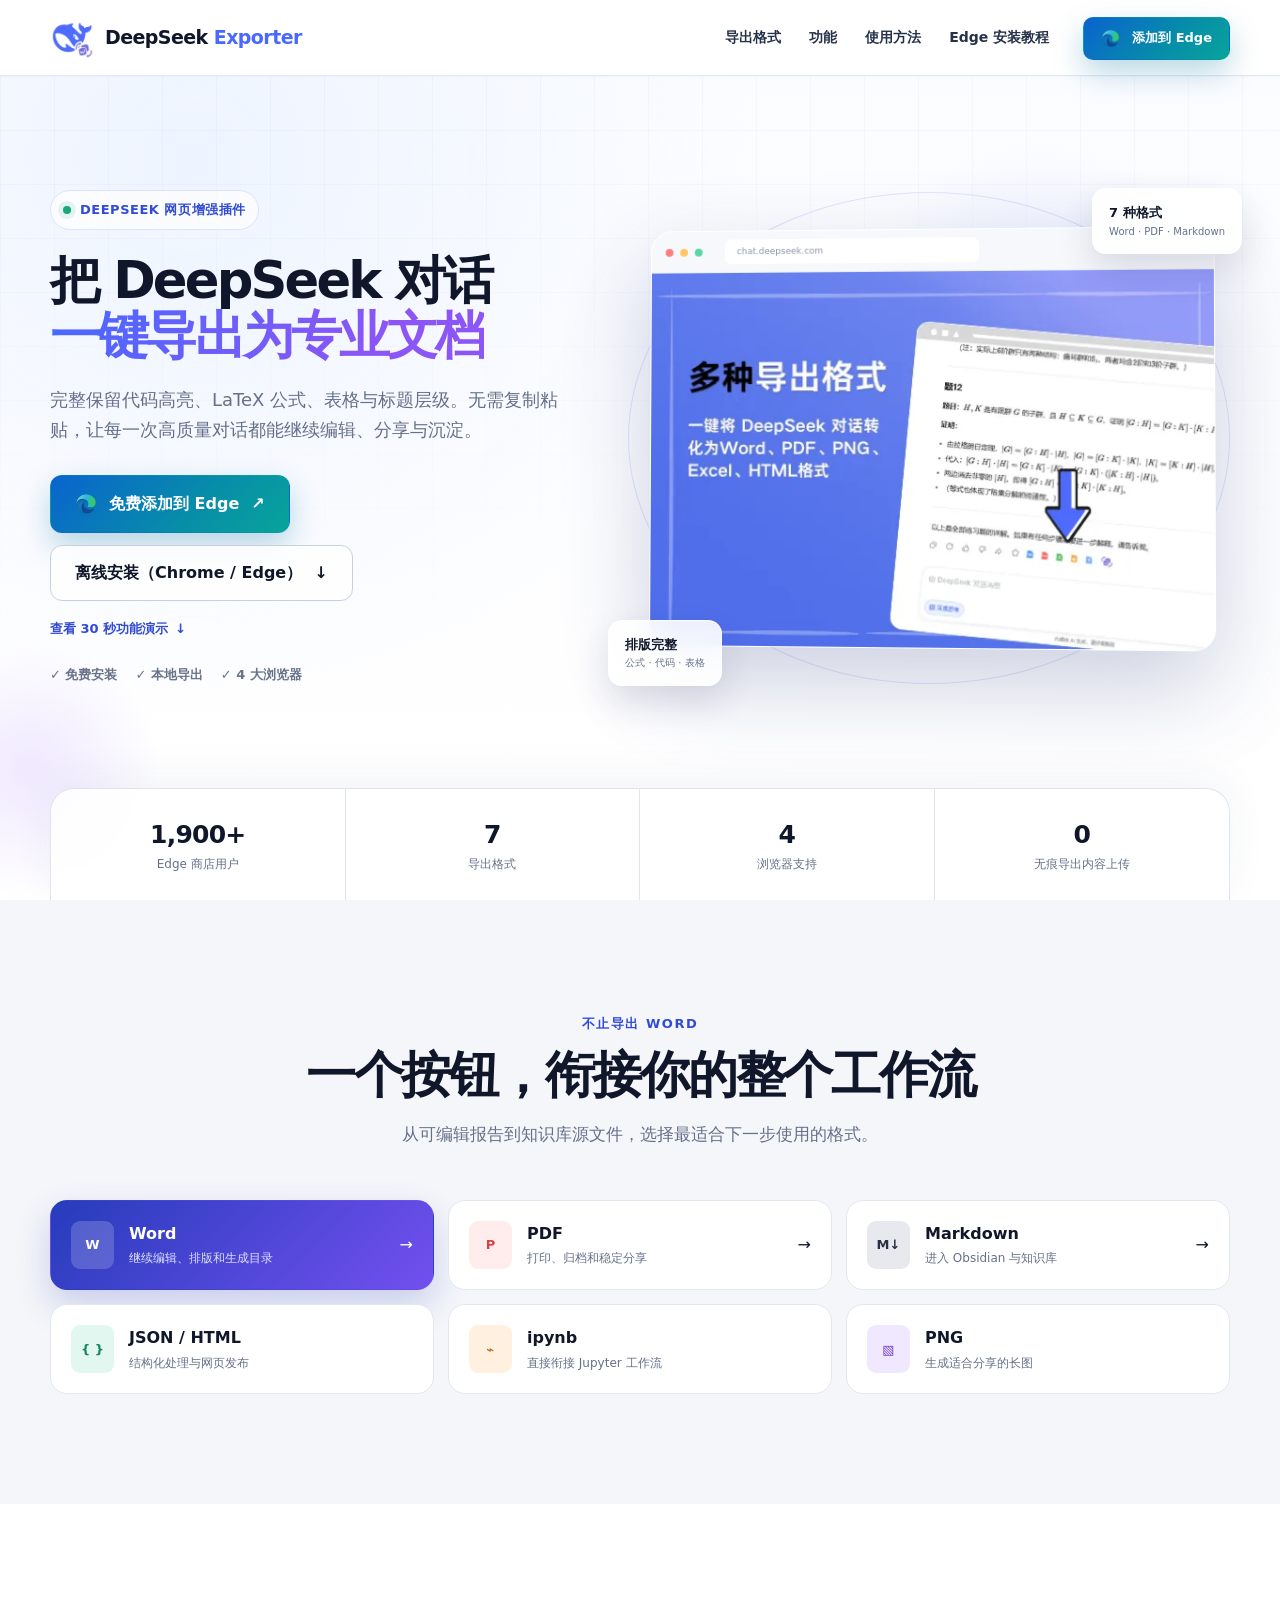
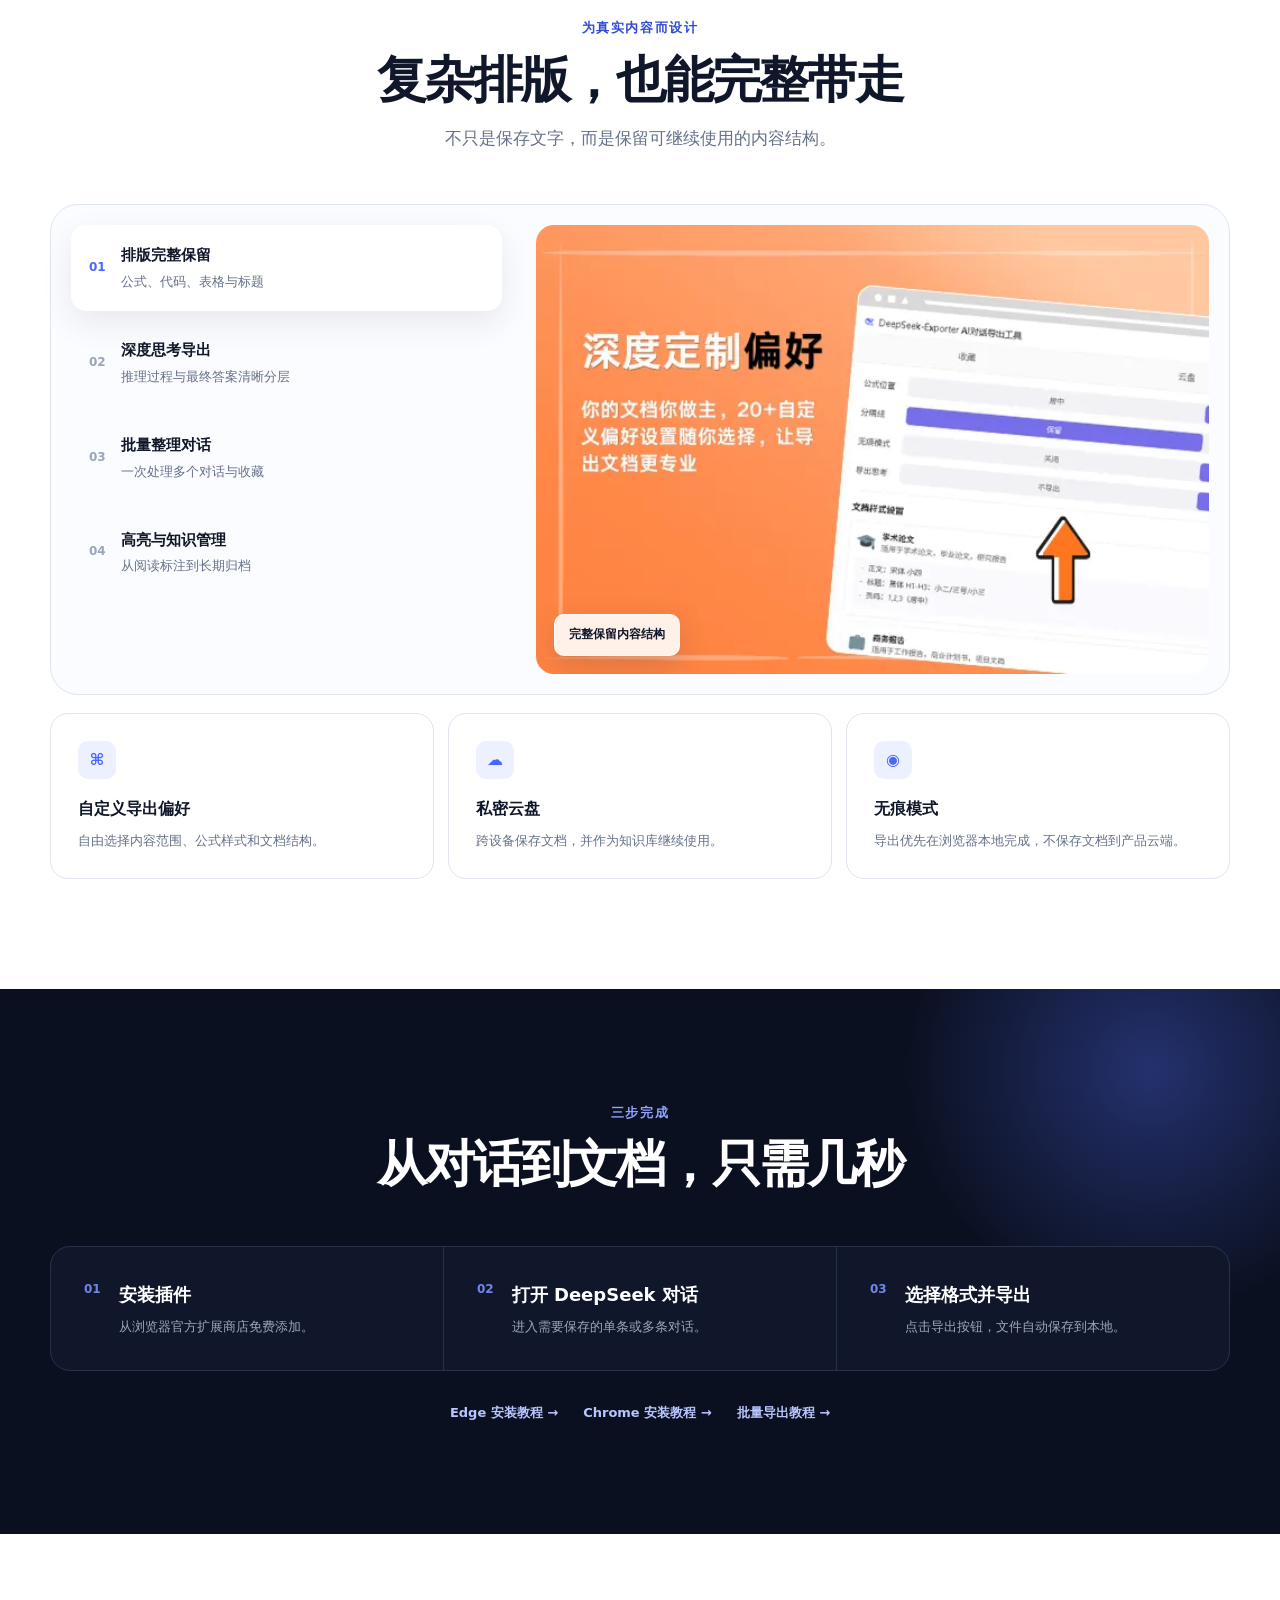
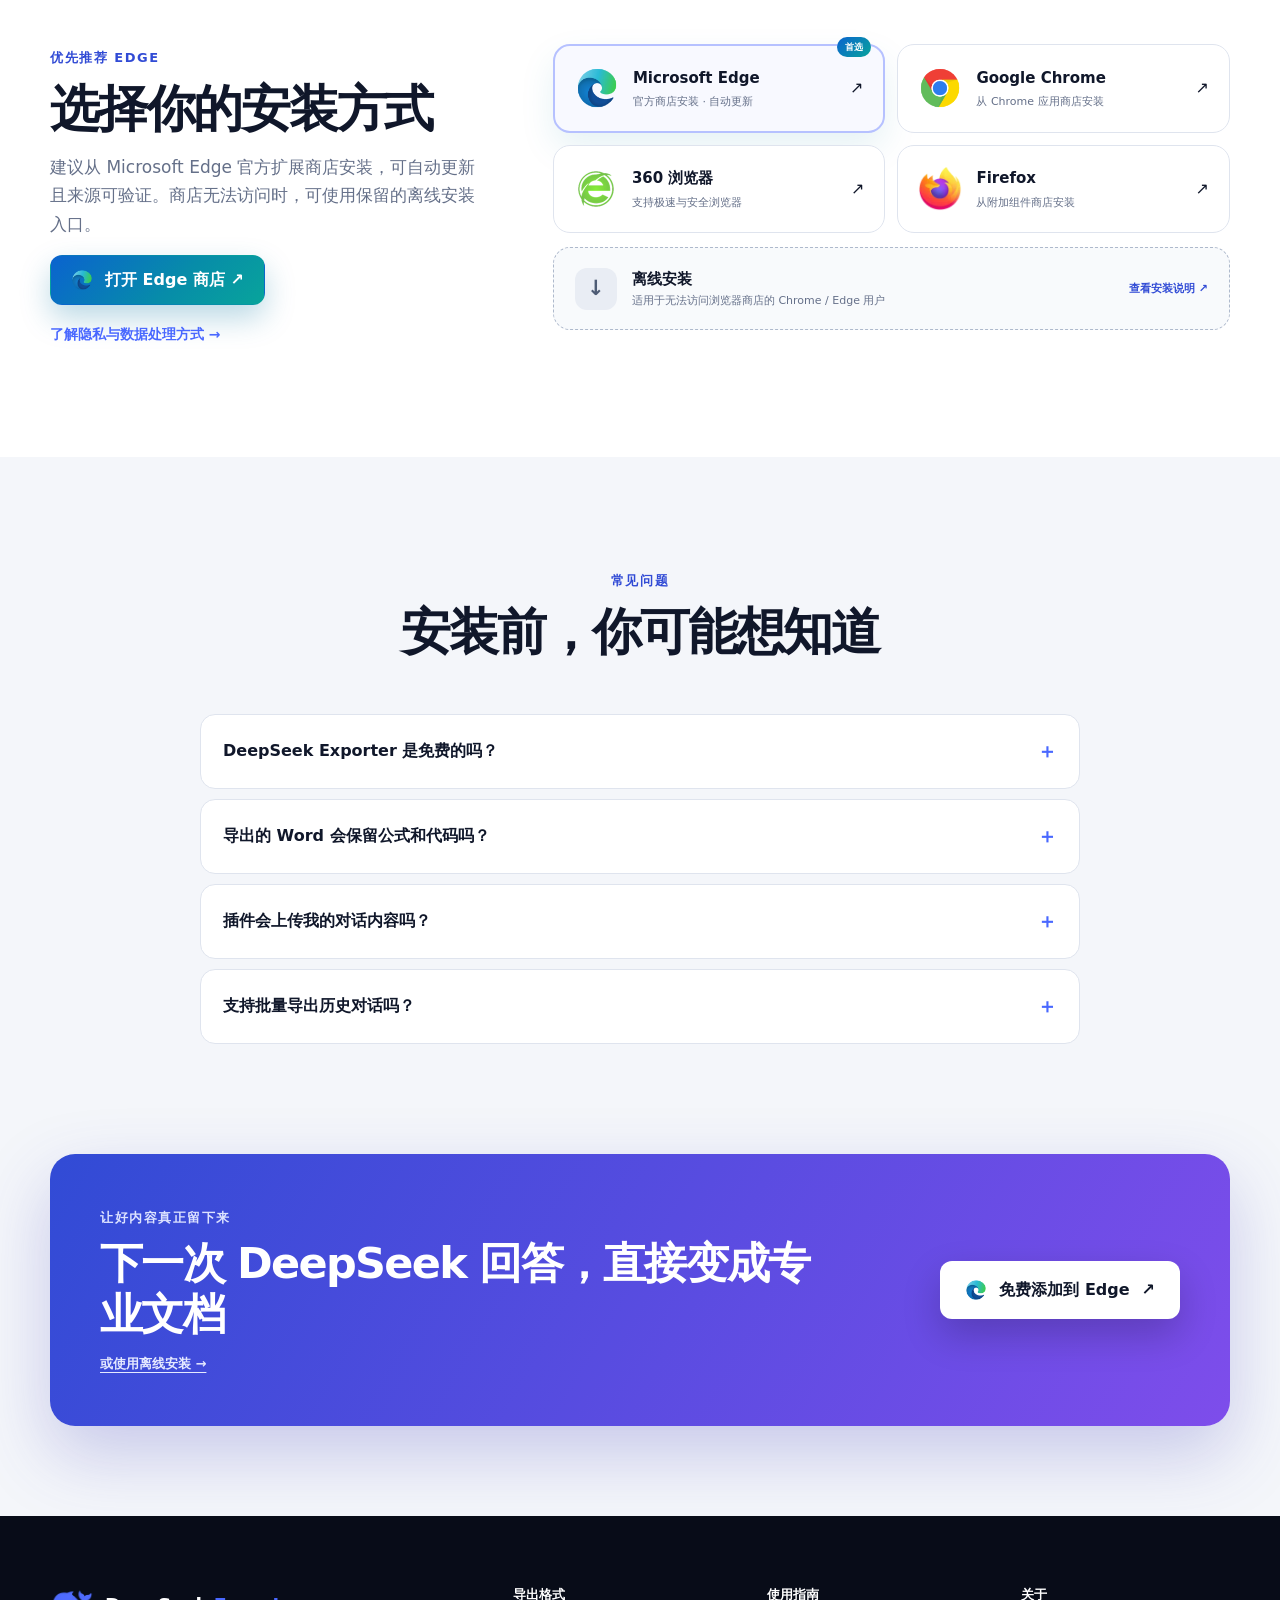
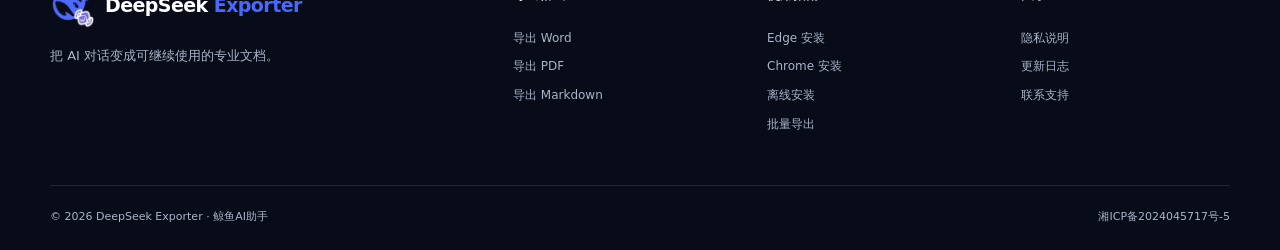
==== commit 2a38bf75: "1" ====
--- a/index.html
+++ b/index.html
@@ -6,26 +6,27 @@
   <meta name="description" content="免费安装 DeepSeek Exporter，将 DeepSeek 对话一键导出为 Word、PDF、Markdown 等格式，保留公式、代码高亮、表格与标题层级，支持 Chrome、Edge、360 与 Firefox。">
   <link rel="canonical" href="https://www.aibusgo.com/"><meta name="theme-color" content="#0b1020">
   <meta property="og:type" content="website"><meta property="og:locale" content="zh_CN"><meta property="og:site_name" content="DeepSeek Exporter">
-  <meta property="og:title" content="DeepSeek Exporter：一键导出专业文档"><meta property="og:description" content="将 DeepSeek 对话导出为 Word、PDF、Markdown 等格式，完整保留公式、代码与表格。"><meta property="og:url" content="https://www.aibusgo.com/"><meta property="og:image" content="https://www.aibusgo.com/images/og-deepseek-exporter.png">
-  <meta name="twitter:card" content="summary_large_image"><meta name="twitter:title" content="DeepSeek Exporter：一键导出专业文档"><meta name="twitter:description" content="将 DeepSeek 对话导出为 Word、PDF、Markdown 等格式。"><meta name="twitter:image" content="https://www.aibusgo.com/images/og-deepseek-exporter.png">
+  <meta property="og:title" content="DeepSeek Exporter：一键导出专业文档"><meta property="og:description" content="将 DeepSeek 对话导出为 Word、PDF、Markdown 等格式，完整保留公式、代码与表格。"><meta property="og:url" content="https://www.aibusgo.com/"><meta property="og:image" content="https://www.aibusgo.com/images/og-deepseek-exporter.jpg">
+  <meta name="twitter:card" content="summary_large_image"><meta name="twitter:title" content="DeepSeek Exporter：一键导出专业文档"><meta name="twitter:description" content="将 DeepSeek 对话导出为 Word、PDF、Markdown 等格式。"><meta name="twitter:image" content="https://www.aibusgo.com/images/og-deepseek-exporter.jpg">
   <link rel="icon" href="/images/logo.png"><link rel="apple-touch-icon" href="/images/logo.png"><link rel="stylesheet" href="/styles.css">
-  <script type="application/ld+json">{"@context":"https://schema.org","@graph":[{"@type":"WebSite","@id":"https://www.aibusgo.com/#website","url":"https://www.aibusgo.com/","name":"DeepSeek Exporter","alternateName":["DeepSeek-Exporter","鲸鱼AI助手 DeepSeek 导出插件"],"inLanguage":"zh-CN"},{"@type":"Organization","@id":"https://www.aibusgo.com/#organization","name":"鲸鱼AI助手","url":"https://www.aibusgo.com/","logo":"https://www.aibusgo.com/images/logo.png"},{"@type":"SoftwareApplication","@id":"https://www.aibusgo.com/#software","name":"DeepSeek Exporter","applicationCategory":"BrowserApplication","operatingSystem":"Windows, macOS, Linux","url":"https://www.aibusgo.com/","description":"一键将 DeepSeek 对话导出为 Word、PDF、Markdown、HTML、ipynb、JSON 和 PNG。","softwareRequirements":"Chrome 88+、Edge 88+、Firefox 109+ 或兼容浏览器","offers":{"@type":"Offer","price":"0","priceCurrency":"CNY"},"publisher":{"@id":"https://www.aibusgo.com/#organization"},"installUrl":"https://microsoftedge.microsoft.com/addons/detail/%E9%B2%B8%E9%B1%BCai%E5%8A%A9%E6%89%8B/lgfpicokhhemdpohohdlffponcillpfa","image":"https://www.aibusgo.com/images/og-deepseek-exporter.png"}]}</script>
+  <script type="application/ld+json">{"@context":"https://schema.org","@graph":[{"@type":"WebSite","@id":"https://www.aibusgo.com/#website","url":"https://www.aibusgo.com/","name":"DeepSeek Exporter","alternateName":["DeepSeek-Exporter","鲸鱼AI助手 DeepSeek 导出插件"],"inLanguage":"zh-CN"},{"@type":"Organization","@id":"https://www.aibusgo.com/#organization","name":"鲸鱼AI助手","url":"https://www.aibusgo.com/","logo":"https://www.aibusgo.com/images/logo.png"},{"@type":"SoftwareApplication","@id":"https://www.aibusgo.com/#software","name":"DeepSeek Exporter","applicationCategory":"BrowserApplication","operatingSystem":"Windows, macOS, Linux","url":"https://www.aibusgo.com/","description":"一键将 DeepSeek 对话导出为 Word、PDF、Markdown、HTML、ipynb、JSON 和 PNG。","softwareRequirements":"Chrome 88+、Edge 88+、Firefox 109+ 或兼容浏览器","offers":{"@type":"Offer","price":"0","priceCurrency":"CNY"},"publisher":{"@id":"https://www.aibusgo.com/#organization"},"installUrl":"https://microsoftedge.microsoft.com/addons/detail/%E9%B2%B8%E9%B1%BCai%E5%8A%A9%E6%89%8B/lgfpicokhhemdpohohdlffponcillpfa","image":"https://www.aibusgo.com/images/og-deepseek-exporter.jpg"}]}</script>
 </head>
 <body>
 <a class="skip-link" href="#main">跳到主要内容</a>
 <header class="site-header" data-header><div class="container nav-shell">
-  <a class="brand" href="/" aria-label="DeepSeek Exporter 首页"><img src="/images/logo.png" width="44" height="44" alt="DeepSeek Exporter 鲸鱼标志"><span>DeepSeek <strong>Exporter</strong></span></a>
-  <nav class="desktop-nav" aria-label="主导航"><a href="#formats">导出格式</a><a href="#features">功能</a><a href="#how">使用方法</a><a href="/guide/install-edge/">安装指南</a></nav>
-  <a class="button button-small button-primary nav-cta" data-store-cta data-cta-location="nav" href="https://microsoftedge.microsoft.com/addons/detail/%E9%B2%B8%E9%B1%BCai%E5%8A%A9%E6%89%8B/lgfpicokhhemdpohohdlffponcillpfa" target="_blank" rel="noopener"><span data-store-label>添加到 Edge</span></a>
+  <a class="brand" href="/" aria-label="DeepSeek Exporter 首页"><img src="/images/logo-display.webp" width="44" height="44" alt="DeepSeek Exporter 鲸鱼标志"><span>DeepSeek <strong>Exporter</strong></span></a>
+  <nav class="desktop-nav" aria-label="主导航"><a href="#formats">导出格式</a><a href="#features">功能</a><a href="#how">使用方法</a><a href="/guide/install-edge/">Edge 安装教程</a></nav>
+  <a class="button button-small edge-primary nav-cta" data-outbound="edge" href="https://microsoftedge.microsoft.com/addons/detail/%E9%B2%B8%E9%B1%BCai%E5%8A%A9%E6%89%8B/lgfpicokhhemdpohohdlffponcillpfa" target="_blank" rel="noopener"><img class="button-icon" src="/images/lowcode-2406134.png" width="20" height="20" alt="">添加到 Edge</a>
   <button class="menu-toggle" type="button" aria-label="打开导航菜单" aria-expanded="false" aria-controls="mobile-menu" data-menu-toggle><span></span><span></span><span></span></button>
-</div><nav class="mobile-menu" id="mobile-menu" aria-label="移动导航" data-mobile-menu><a href="#formats">导出格式</a><a href="#features">功能</a><a href="#how">使用方法</a><a href="/guide/install-edge/">安装指南</a><a href="/privacy/">隐私说明</a></nav></header>
+</div><nav class="mobile-menu" id="mobile-menu" aria-label="移动导航" data-mobile-menu><a href="https://microsoftedge.microsoft.com/addons/detail/%E9%B2%B8%E9%B1%BCai%E5%8A%A9%E6%89%8B/lgfpicokhhemdpohohdlffponcillpfa" target="_blank" rel="noopener" data-outbound="edge">添加到 Edge ↗</a><a href="https://deepseek.aiwhaler.com/" target="_blank" rel="noopener" data-outbound="offline">离线安装</a><a href="#formats">导出格式</a><a href="#features">功能</a><a href="#how">使用方法</a><a href="/guide/install-edge/">Edge 安装教程</a><a href="/privacy/">隐私说明</a></nav></header>
 <main id="main">
   <section class="hero"><div class="hero-glow hero-glow-one"></div><div class="hero-glow hero-glow-two"></div><div class="container hero-grid">
     <div class="hero-copy reveal"><div class="eyebrow"><span class="status-dot"></span> DeepSeek 网页增强插件</div><h1>把 DeepSeek 对话<br><span>一键导出为专业文档</span></h1><p class="hero-lede">完整保留代码高亮、LaTeX 公式、表格与标题层级。无需复制粘贴，让每一次高质量对话都能继续编辑、分享与沉淀。</p>
-      <div class="hero-actions"><a class="button button-primary button-large" data-store-cta data-cta-location="hero" href="https://microsoftedge.microsoft.com/addons/detail/%E9%B2%B8%E9%B1%BCai%E5%8A%A9%E6%89%8B/lgfpicokhhemdpohohdlffponcillpfa" target="_blank" rel="noopener"><span data-store-label>免费添加到 Edge</span><span aria-hidden="true">↗</span></a><a class="button button-ghost button-large" href="#demo">查看 30 秒演示 <span aria-hidden="true">↓</span></a></div>
+      <div class="hero-actions"><a class="button edge-primary button-large" data-outbound="edge" href="https://microsoftedge.microsoft.com/addons/detail/%E9%B2%B8%E9%B1%BCai%E5%8A%A9%E6%89%8B/lgfpicokhhemdpohohdlffponcillpfa" target="_blank" rel="noopener"><img class="button-icon" src="/images/lowcode-2406134.png" width="22" height="22" alt="">免费添加到 Edge <span aria-hidden="true">↗</span></a><a class="button button-ghost button-large button-offline" href="https://deepseek.aiwhaler.com/" target="_blank" rel="noopener" data-outbound="offline">离线安装（Chrome / Edge） <span aria-hidden="true">↓</span></a></div>
+      <a class="hero-demo-link" href="#demo">查看 30 秒功能演示 <span aria-hidden="true">↓</span></a>
       <div class="trust-line"><span>✓ 免费安装</span><span>✓ 本地导出</span><span>✓ 4 大浏览器</span></div>
     </div>
-    <div class="product-stage reveal" id="demo"><div class="stage-orbit orbit-one"></div><div class="stage-orbit orbit-two"></div><div class="browser-frame"><div class="browser-bar"><span></span><span></span><span></span><div>chat.deepseek.com</div></div><img src="/images/banner-1.png" width="600" height="400" alt="DeepSeek Exporter 导出 Word、PDF、Markdown 等格式的界面" fetchpriority="high"></div><div class="floating-card floating-card-top"><b>7 种格式</b><span>Word · PDF · Markdown</span></div><div class="floating-card floating-card-bottom"><b>排版完整</b><span>公式 · 代码 · 表格</span></div></div>
+    <div class="product-stage reveal" id="demo"><div class="stage-orbit orbit-one"></div><div class="stage-orbit orbit-two"></div><div class="browser-frame"><div class="browser-bar"><span></span><span></span><span></span><div>chat.deepseek.com</div></div><img src="/images/banner-1.webp" width="600" height="400" alt="DeepSeek Exporter 导出 Word、PDF、Markdown 等格式的界面" fetchpriority="high"></div><div class="floating-card floating-card-top"><b>7 种格式</b><span>Word · PDF · Markdown</span></div><div class="floating-card floating-card-bottom"><b>排版完整</b><span>公式 · 代码 · 表格</span></div></div>
   </div><div class="container proof-strip reveal"><div><strong>1,900+</strong><span>Edge 商店用户</span></div><div><strong>7</strong><span>导出格式</span></div><div><strong>4</strong><span>浏览器支持</span></div><div><strong>0</strong><span>无痕导出内容上传</span></div></div></section>
 
   <section class="section section-soft" id="formats"><div class="container"><div class="section-heading reveal"><span class="kicker">不止导出 Word</span><h2>一个按钮，衔接你的整个工作流</h2><p>从可编辑报告到知识库源文件，选择最适合下一步使用的格式。</p></div><div class="format-grid reveal">
@@ -34,17 +35,17 @@
 
   <section class="section" id="features"><div class="container"><div class="section-heading reveal"><span class="kicker">为真实内容而设计</span><h2>复杂排版，也能完整带走</h2><p>不只是保存文字，而是保留可继续使用的内容结构。</p></div><div class="feature-showcase reveal"><div class="feature-tabs" role="tablist" aria-label="功能预览">
     <button class="feature-tab active" type="button" role="tab" aria-selected="true" data-feature-tab="0"><span>01</span><div><b>排版完整保留</b><small>公式、代码、表格与标题</small></div></button><button class="feature-tab" type="button" role="tab" aria-selected="false" data-feature-tab="1"><span>02</span><div><b>深度思考导出</b><small>推理过程与最终答案清晰分层</small></div></button><button class="feature-tab" type="button" role="tab" aria-selected="false" data-feature-tab="2"><span>03</span><div><b>批量整理对话</b><small>一次处理多个对话与收藏</small></div></button><button class="feature-tab" type="button" role="tab" aria-selected="false" data-feature-tab="3"><span>04</span><div><b>高亮与知识管理</b><small>从阅读标注到长期归档</small></div></button>
-  </div><div class="feature-visual"><div class="visual-label" data-feature-label>完整保留内容结构</div><img data-feature-image src="/images/banner-2.png" width="600" height="400" loading="lazy" alt="DeepSeek Exporter 文档排版偏好设置"></div></div><div class="mini-feature-grid reveal"><article><span>⌘</span><h3>自定义导出偏好</h3><p>自由选择内容范围、公式样式和文档结构。</p></article><article><span>☁</span><h3>私密云盘</h3><p>跨设备保存文档，并作为知识库继续使用。</p></article><article><span>◉</span><h3>无痕模式</h3><p>导出优先在浏览器本地完成，不保存文档到产品云端。</p></article></div></div></section>
+  </div><div class="feature-visual"><div class="visual-label" data-feature-label>完整保留内容结构</div><img data-feature-image src="/images/banner-2.webp" width="600" height="400" loading="lazy" alt="DeepSeek Exporter 文档排版偏好设置"></div></div><div class="mini-feature-grid reveal"><article><span>⌘</span><h3>自定义导出偏好</h3><p>自由选择内容范围、公式样式和文档结构。</p></article><article><span>☁</span><h3>私密云盘</h3><p>跨设备保存文档，并作为知识库继续使用。</p></article><article><span>◉</span><h3>无痕模式</h3><p>导出优先在浏览器本地完成，不保存文档到产品云端。</p></article></div></div></section>
 
   <section class="section section-ink" id="how"><div class="container"><div class="section-heading light reveal"><span class="kicker">三步完成</span><h2>从对话到文档，只需几秒</h2></div><ol class="steps reveal"><li><span>01</span><div><h3>安装插件</h3><p>从浏览器官方扩展商店免费添加。</p></div></li><li><span>02</span><div><h3>打开 DeepSeek 对话</h3><p>进入需要保存的单条或多条对话。</p></div></li><li><span>03</span><div><h3>选择格式并导出</h3><p>点击导出按钮，文件自动保存到本地。</p></div></li></ol><div class="guide-links reveal"><a href="/guide/install-edge/">Edge 安装教程 →</a><a href="/guide/install-chrome/">Chrome 安装教程 →</a><a href="/guide/batch-export/">批量导出教程 →</a></div></div></section>
 
-  <section class="section install-section" id="install"><div class="container install-layout"><div class="install-copy reveal"><span class="kicker">现在开始</span><h2>选择你的浏览器</h2><p>建议从浏览器官方扩展商店安装。若商店无法访问，再使用离线安装方案。</p><a href="/privacy/" class="text-link">了解隐私与数据处理方式 →</a></div><div class="browser-grid reveal">
-    <a class="browser-card recommended" href="https://microsoftedge.microsoft.com/addons/detail/%E9%B2%B8%E9%B1%BCai%E5%8A%A9%E6%89%8B/lgfpicokhhemdpohohdlffponcillpfa" target="_blank" rel="noopener" data-outbound="edge"><span class="badge">推荐</span><img src="/images/lowcode-2406134.png" width="48" height="48" alt="Microsoft Edge"><div><h3>Microsoft Edge</h3><p>从 Edge 扩展商店安装</p></div><span>↗</span></a><a class="browser-card" href="https://chromewebstore.google.com/detail/%E9%B2%B8%E9%B1%BCai%E5%8A%A9%E6%89%8B-deepseek%E5%AF%BC%E5%87%BAword/foegcdhddlencjjkaeonjahfcdlmlihl" target="_blank" rel="noopener" data-outbound="chrome"><img src="/images/lowcode-2406140.png" width="48" height="48" alt="Google Chrome"><div><h3>Google Chrome</h3><p>从 Chrome 应用商店安装</p></div><span>↗</span></a><a class="browser-card" href="https://ext.se.360.cn/#/extension-detail?id=hgahdgilffiglaefnmnkoclmigdaighg" target="_blank" rel="noopener" data-outbound="360"><img src="/images/lowcode-2406123.png" width="48" height="48" alt="360 浏览器"><div><h3>360 浏览器</h3><p>支持极速与安全浏览器</p></div><span>↗</span></a><a class="browser-card" href="https://addons.mozilla.org/zh-CN/firefox/addon/deepseek%E5%AF%BC%E5%87%BAword-%E9%B2%B8%E9%B1%BCai%E5%8A%A9%E6%89%8B/" target="_blank" rel="noopener" data-outbound="firefox"><img src="/images/firefox-96.png" width="48" height="48" loading="lazy" alt="Mozilla Firefox"><div><h3>Firefox</h3><p>从附加组件商店安装</p></div><span>↗</span></a>
-  </div></div></section>
+  <section class="section install-section" id="install"><div class="container install-layout"><div class="install-copy reveal"><span class="kicker">优先推荐 Edge</span><h2>选择你的安装方式</h2><p>建议从 Microsoft Edge 官方扩展商店安装，可自动更新且来源可验证。商店无法访问时，可使用保留的离线安装入口。</p><a class="button edge-primary" href="https://microsoftedge.microsoft.com/addons/detail/%E9%B2%B8%E9%B1%BCai%E5%8A%A9%E6%89%8B/lgfpicokhhemdpohohdlffponcillpfa" target="_blank" rel="noopener" data-outbound="edge"><img class="button-icon" src="/images/lowcode-2406134.png" width="20" height="20" alt="">打开 Edge 商店 ↗</a><br><a href="/privacy/" class="text-link install-privacy-link">了解隐私与数据处理方式 →</a></div><div class="install-options reveal"><div class="browser-grid">
+    <a class="browser-card recommended edge-card" href="https://microsoftedge.microsoft.com/addons/detail/%E9%B2%B8%E9%B1%BCai%E5%8A%A9%E6%89%8B/lgfpicokhhemdpohohdlffponcillpfa" target="_blank" rel="noopener" data-outbound="edge"><span class="badge">首选</span><img src="/images/lowcode-2406134.png" width="48" height="48" alt="Microsoft Edge"><div><h3>Microsoft Edge</h3><p>官方商店安装 · 自动更新</p></div><span>↗</span></a><a class="browser-card" href="https://chromewebstore.google.com/detail/%E9%B2%B8%E9%B1%BCai%E5%8A%A9%E6%89%8B-deepseek%E5%AF%BC%E5%87%BAword/foegcdhddlencjjkaeonjahfcdlmlihl" target="_blank" rel="noopener" data-outbound="chrome"><img src="/images/lowcode-2406140.png" width="48" height="48" alt="Google Chrome"><div><h3>Google Chrome</h3><p>从 Chrome 应用商店安装</p></div><span>↗</span></a><a class="browser-card" href="https://ext.se.360.cn/#/extension-detail?id=hgahdgilffiglaefnmnkoclmigdaighg" target="_blank" rel="noopener" data-outbound="360"><img src="/images/lowcode-2406123.png" width="48" height="48" alt="360 浏览器"><div><h3>360 浏览器</h3><p>支持极速与安全浏览器</p></div><span>↗</span></a><a class="browser-card" href="https://addons.mozilla.org/zh-CN/firefox/addon/deepseek%E5%AF%BC%E5%87%BAword-%E9%B2%B8%E9%B1%BCai%E5%8A%A9%E6%89%8B/" target="_blank" rel="noopener" data-outbound="firefox"><img src="/images/firefox-96.webp" width="48" height="48" loading="lazy" alt="Mozilla Firefox"><div><h3>Firefox</h3><p>从附加组件商店安装</p></div><span>↗</span></a>
+  </div><a class="offline-panel" href="https://deepseek.aiwhaler.com/" target="_blank" rel="noopener" data-outbound="offline"><span class="offline-icon">↓</span><div><strong>离线安装</strong><small>适用于无法访问浏览器商店的 Chrome / Edge 用户</small></div><span>查看安装说明 ↗</span></a></div></div></section>
 
   <section class="section section-soft" id="faq"><div class="container narrow"><div class="section-heading reveal"><span class="kicker">常见问题</span><h2>安装前，你可能想知道</h2></div><div class="faq-list reveal"><details><summary>DeepSeek Exporter 是免费的吗？<span>＋</span></summary><p>插件可免费安装。部分扩展服务可能依据产品页面展示的规则提供，安装前无需付费。</p></details><details><summary>导出的 Word 会保留公式和代码吗？<span>＋</span></summary><p>支持保留 LaTeX 数学公式、代码高亮、表格、列表和标题层级，并可继续在 Word 中编辑。</p></details><details><summary>插件会上传我的对话内容吗？<span>＋</span></summary><p>使用无痕模式时，导出处理优先在浏览器本地完成，不将文档保存到产品云端。云盘等主动启用的在线功能会按对应隐私说明处理。</p></details><details><summary>支持批量导出历史对话吗？<span>＋</span></summary><p>支持在对话列表或收藏夹中选择多条内容批量导出，适合集中归档学习和项目资料。</p></details></div></div></section>
-  <section class="final-cta"><div class="container final-cta-inner reveal"><div><span class="kicker">让好内容真正留下来</span><h2>下一次 DeepSeek 回答，直接变成专业文档</h2></div><a class="button button-light button-large" data-store-cta data-cta-location="footer" href="https://microsoftedge.microsoft.com/addons/detail/%E9%B2%B8%E9%B1%BCai%E5%8A%A9%E6%89%8B/lgfpicokhhemdpohohdlffponcillpfa" target="_blank" rel="noopener"><span data-store-label>免费添加到 Edge</span><span>↗</span></a></div></section>
+  <section class="final-cta"><div class="container final-cta-inner reveal"><div><span class="kicker">让好内容真正留下来</span><h2>下一次 DeepSeek 回答，直接变成专业文档</h2><a class="final-offline-link" href="https://deepseek.aiwhaler.com/" target="_blank" rel="noopener" data-outbound="offline">或使用离线安装 →</a></div><a class="button button-light button-large" data-outbound="edge" href="https://microsoftedge.microsoft.com/addons/detail/%E9%B2%B8%E9%B1%BCai%E5%8A%A9%E6%89%8B/lgfpicokhhemdpohohdlffponcillpfa" target="_blank" rel="noopener"><img class="button-icon" src="/images/lowcode-2406134.png" width="22" height="22" alt="">免费添加到 Edge <span>↗</span></a></div></section>
 </main>
-<footer class="site-footer"><div class="container footer-grid"><div class="footer-brand"><a class="brand inverse" href="/"><img src="/images/logo.png" width="40" height="40" loading="lazy" alt=""><span>DeepSeek <strong>Exporter</strong></span></a><p>把 AI 对话变成可继续使用的专业文档。</p></div><div><h3>导出格式</h3><a href="/deepseek-to-word/">导出 Word</a><a href="/deepseek-to-pdf/">导出 PDF</a><a href="/deepseek-to-markdown/">导出 Markdown</a></div><div><h3>使用指南</h3><a href="/guide/install-edge/">Edge 安装</a><a href="/guide/install-chrome/">Chrome 安装</a><a href="/guide/batch-export/">批量导出</a></div><div><h3>关于</h3><a href="/privacy/">隐私说明</a><a href="/changelog/">更新日志</a><a href="https://www.aiwhaler.com/help/" target="_blank" rel="noopener">联系支持</a></div></div><div class="container footer-bottom"><span>© 2026 DeepSeek Exporter · 鲸鱼AI助手</span><a href="https://beian.miit.gov.cn/" target="_blank" rel="noopener">湘ICP备2024045717号-5</a></div></footer>
-<a class="mobile-sticky-cta" data-store-cta data-cta-location="mobile-sticky" href="https://microsoftedge.microsoft.com/addons/detail/%E9%B2%B8%E9%B1%BCai%E5%8A%A9%E6%89%8B/lgfpicokhhemdpohohdlffponcillpfa" target="_blank" rel="noopener"><span data-store-label>免费添加到 Edge</span><span>↗</span></a><script src="/site.js" defer></script>
+<footer class="site-footer"><div class="container footer-grid"><div class="footer-brand"><a class="brand inverse" href="/"><img src="/images/logo-display.webp" width="40" height="40" loading="lazy" alt=""><span>DeepSeek <strong>Exporter</strong></span></a><p>把 AI 对话变成可继续使用的专业文档。</p></div><div><h3>导出格式</h3><a href="/deepseek-to-word/">导出 Word</a><a href="/deepseek-to-pdf/">导出 PDF</a><a href="/deepseek-to-markdown/">导出 Markdown</a></div><div><h3>使用指南</h3><a href="/guide/install-edge/">Edge 安装</a><a href="/guide/install-chrome/">Chrome 安装</a><a href="https://deepseek.aiwhaler.com/" target="_blank" rel="noopener" data-outbound="offline">离线安装</a><a href="/guide/batch-export/">批量导出</a></div><div><h3>关于</h3><a href="/privacy/">隐私说明</a><a href="/changelog/">更新日志</a><a href="https://www.aiwhaler.com/help/" target="_blank" rel="noopener">联系支持</a></div></div><div class="container footer-bottom"><span>© 2026 DeepSeek Exporter · 鲸鱼AI助手</span><a href="https://beian.miit.gov.cn/" target="_blank" rel="noopener">湘ICP备2024045717号-5</a></div></footer>
+<a class="mobile-sticky-cta edge-primary" data-outbound="edge" href="https://microsoftedge.microsoft.com/addons/detail/%E9%B2%B8%E9%B1%BCai%E5%8A%A9%E6%89%8B/lgfpicokhhemdpohohdlffponcillpfa" target="_blank" rel="noopener"><img class="button-icon" src="/images/lowcode-2406134.png" width="20" height="20" alt="">免费添加到 Edge <span>↗</span></a><script src="/site.js" defer></script>
 </body></html>
--- a/styles.css
+++ b/styles.css
@@ -17,3 +17,24 @@
 @media(max-width:980px){.desktop-nav{display:none}.menu-toggle{display:flex;flex-direction:column;gap:5px;margin-left:auto;padding:10px;border:0;background:transparent}.menu-toggle span{width:23px;height:2px;border-radius:2px;background:var(--ink);transition:transform .2s,opacity .2s}.menu-toggle[aria-expanded="true"] span:first-child{transform:translateY(7px) rotate(45deg)}.menu-toggle[aria-expanded="true"] span:nth-child(2){opacity:0}.menu-toggle[aria-expanded="true"] span:last-child{transform:translateY(-7px) rotate(-45deg)}.mobile-menu{position:fixed;z-index:99;inset:76px 0 auto;display:flex;flex-direction:column;padding:12px 24px 24px;border-bottom:1px solid var(--line);background:#fff;box-shadow:0 18px 40px rgba(20,31,68,.12);transform:translateY(-130%);visibility:hidden;transition:transform .25s,visibility .25s}.mobile-menu.open{transform:none;visibility:visible}.mobile-menu a{padding:13px 0;border-bottom:1px solid #edf0f5;font-weight:700}.hero{padding-top:48px}.hero-grid,.page-hero-grid{grid-template-columns:1fr;gap:30px}.hero-copy{text-align:center}.hero-lede{margin-inline:auto}.hero-actions,.trust-line{justify-content:center}.product-stage{max-width:720px;width:100%;margin-inline:auto}.proof-strip{margin-top:35px}.feature-showcase,.install-layout{grid-template-columns:1fr}.install-copy{position:static;text-align:center}.browser-grid{max-width:760px;margin-inline:auto}.page-hero{text-align:center}.page-visual{max-width:640px;margin:auto}.content-layout{grid-template-columns:1fr}.toc{display:none}}
 @media(max-width:680px){html{scroll-padding-top:70px}.container{width:min(100% - 32px,var(--container))}.site-header,.nav-shell{height:68px}.brand{font-size:16px}.brand img{width:38px;height:38px}.nav-cta{display:none}.mobile-menu{top:68px}.hero{padding-top:39px}.hero-grid{min-height:0;gap:18px}.eyebrow{font-size:10px}.hero h1{margin:19px 0 17px;font-size:clamp(32px,8.7vw,35px);line-height:1.12}.hero h1 br{display:none}.hero-lede{margin-bottom:23px;font-size:15px}.hero-actions{display:grid;grid-template-columns:1fr;width:100%}.button-large{width:100%;min-height:52px;padding:15px 18px}.trust-line{gap:9px 14px;margin-top:17px;font-size:11px}.product-stage{padding:28px 4px 42px}.browser-frame{border-radius:15px;transform:none}.browser-bar{height:33px}.floating-card{display:none}.proof-strip{grid-template-columns:1fr 1fr;margin-top:0;border-bottom:1px solid var(--line);border-radius:18px}.proof-strip div{padding:16px;border-bottom:1px solid var(--line)}.proof-strip div:nth-child(2){border-right:0}.proof-strip div:nth-child(3){border-bottom:0}.proof-strip strong{font-size:21px}.section{padding:76px 0}.section-heading{margin-bottom:34px}.section-heading h2,.install-copy h2{font-size:32px}.section-heading p,.install-copy p{font-size:15px}.format-grid{grid-template-columns:1fr}.format-card{padding:17px}.feature-showcase{padding:10px;gap:14px}.feature-tabs{display:grid;grid-template-columns:1fr 1fr}.feature-tab{padding:13px;gap:8px}.feature-tab small{display:none}.feature-visual img{min-height:0;aspect-ratio:3/2}.mini-feature-grid{grid-template-columns:1fr}.steps{grid-template-columns:1fr}.guide-links{align-items:flex-start;flex-direction:column}.browser-grid{grid-template-columns:1fr}.install-layout{gap:32px}.final-cta{padding-bottom:70px}.final-cta-inner{align-items:stretch;flex-direction:column;padding:30px}.final-cta h2{font-size:29px}.footer-grid{grid-template-columns:1fr 1fr;gap:35px}.footer-brand{grid-column:1/-1}.footer-bottom{align-items:flex-start;flex-direction:column}.mobile-sticky-cta{position:fixed;z-index:90;right:12px;bottom:12px;left:12px;display:flex;align-items:center;justify-content:center;gap:12px;padding:14px 18px;border-radius:13px;color:#fff;background:linear-gradient(135deg,var(--blue),var(--violet));box-shadow:0 15px 45px rgba(49,75,213,.4);font-size:14px;font-weight:800;transform:translateY(120px);transition:transform .25s}.mobile-sticky-cta.visible{transform:none}.site-footer{padding-bottom:88px}.page-hero{padding:54px 0 48px}.page-hero h1{font-size:39px}.page-hero p{font-size:15px}.content-layout{gap:35px}.article h2{margin-top:44px;font-size:27px}.article-cta{align-items:stretch;flex-direction:column}.comparison-table{display:block;overflow-x:auto;white-space:nowrap}}
 @media(prefers-reduced-motion:reduce){html{scroll-behavior:auto}*,*:before,*:after{transition-duration:.01ms!important;animation-duration:.01ms!important}.js .reveal{opacity:1;transform:none}}
+
+/* Edge-first install path and retained offline installation */
+.edge-primary{color:#fff;background:linear-gradient(135deg,#0a63cf 0%,#078ca9 58%,#08a49b 100%);box-shadow:0 13px 30px rgba(4,116,158,.27)}
+.edge-primary:hover{box-shadow:0 17px 38px rgba(4,116,158,.36)}
+.button-icon{flex:0 0 auto;width:22px;height:22px;object-fit:contain}
+.nav-cta .button-icon{width:19px;height:19px}
+.hero-demo-link{display:inline-flex;align-items:center;gap:7px;margin-top:17px;color:var(--blue2);font-size:13px;font-weight:750}
+.button-offline{border-color:#c8d0df;background:rgba(255,255,255,.84)}
+.install-options{min-width:0}
+.install-privacy-link{display:inline-block;margin-top:18px}
+.edge-card{border-width:2px;border-color:#42aab4;background:linear-gradient(135deg,#f1fbff,#f4fffc);box-shadow:0 15px 35px rgba(5,127,154,.1)}
+.edge-card .badge{background:linear-gradient(135deg,#0a63cf,#08a49b)}
+.offline-panel{display:flex;align-items:center;gap:15px;margin-top:14px;padding:19px 21px;border:1px dashed #aeb9cc;border-radius:17px;background:#f8fafc;transition:transform .2s,border-color .2s,background .2s}
+.offline-panel:hover{transform:translateY(-2px);border-color:#7888a6;background:#fff}
+.offline-icon{display:grid;place-items:center;flex:0 0 42px;width:42px;height:42px;border-radius:12px;color:#4e5c75;background:#e9edf4;font-size:21px;font-weight:900}
+.offline-panel div{display:flex;flex:1;min-width:0;flex-direction:column}
+.offline-panel strong{font-size:15px}.offline-panel small{color:var(--muted);font-size:11px}
+.offline-panel>span:last-child{color:var(--blue2);font-size:11px;font-weight:800;white-space:nowrap}
+.final-offline-link{display:inline-block;margin-top:13px;color:#e5e9ff;font-size:13px;font-weight:720;text-decoration:underline;text-underline-offset:4px}
+.mobile-sticky-cta.edge-primary{background:linear-gradient(135deg,#0a63cf,#08a49b)}
+@media(max-width:680px){.hero-demo-link{justify-content:center}.offline-panel{align-items:flex-start;flex-wrap:wrap}.offline-panel>span:last-child{margin-left:57px}.install-copy>.edge-primary{width:100%}.button-offline{font-size:13px}}
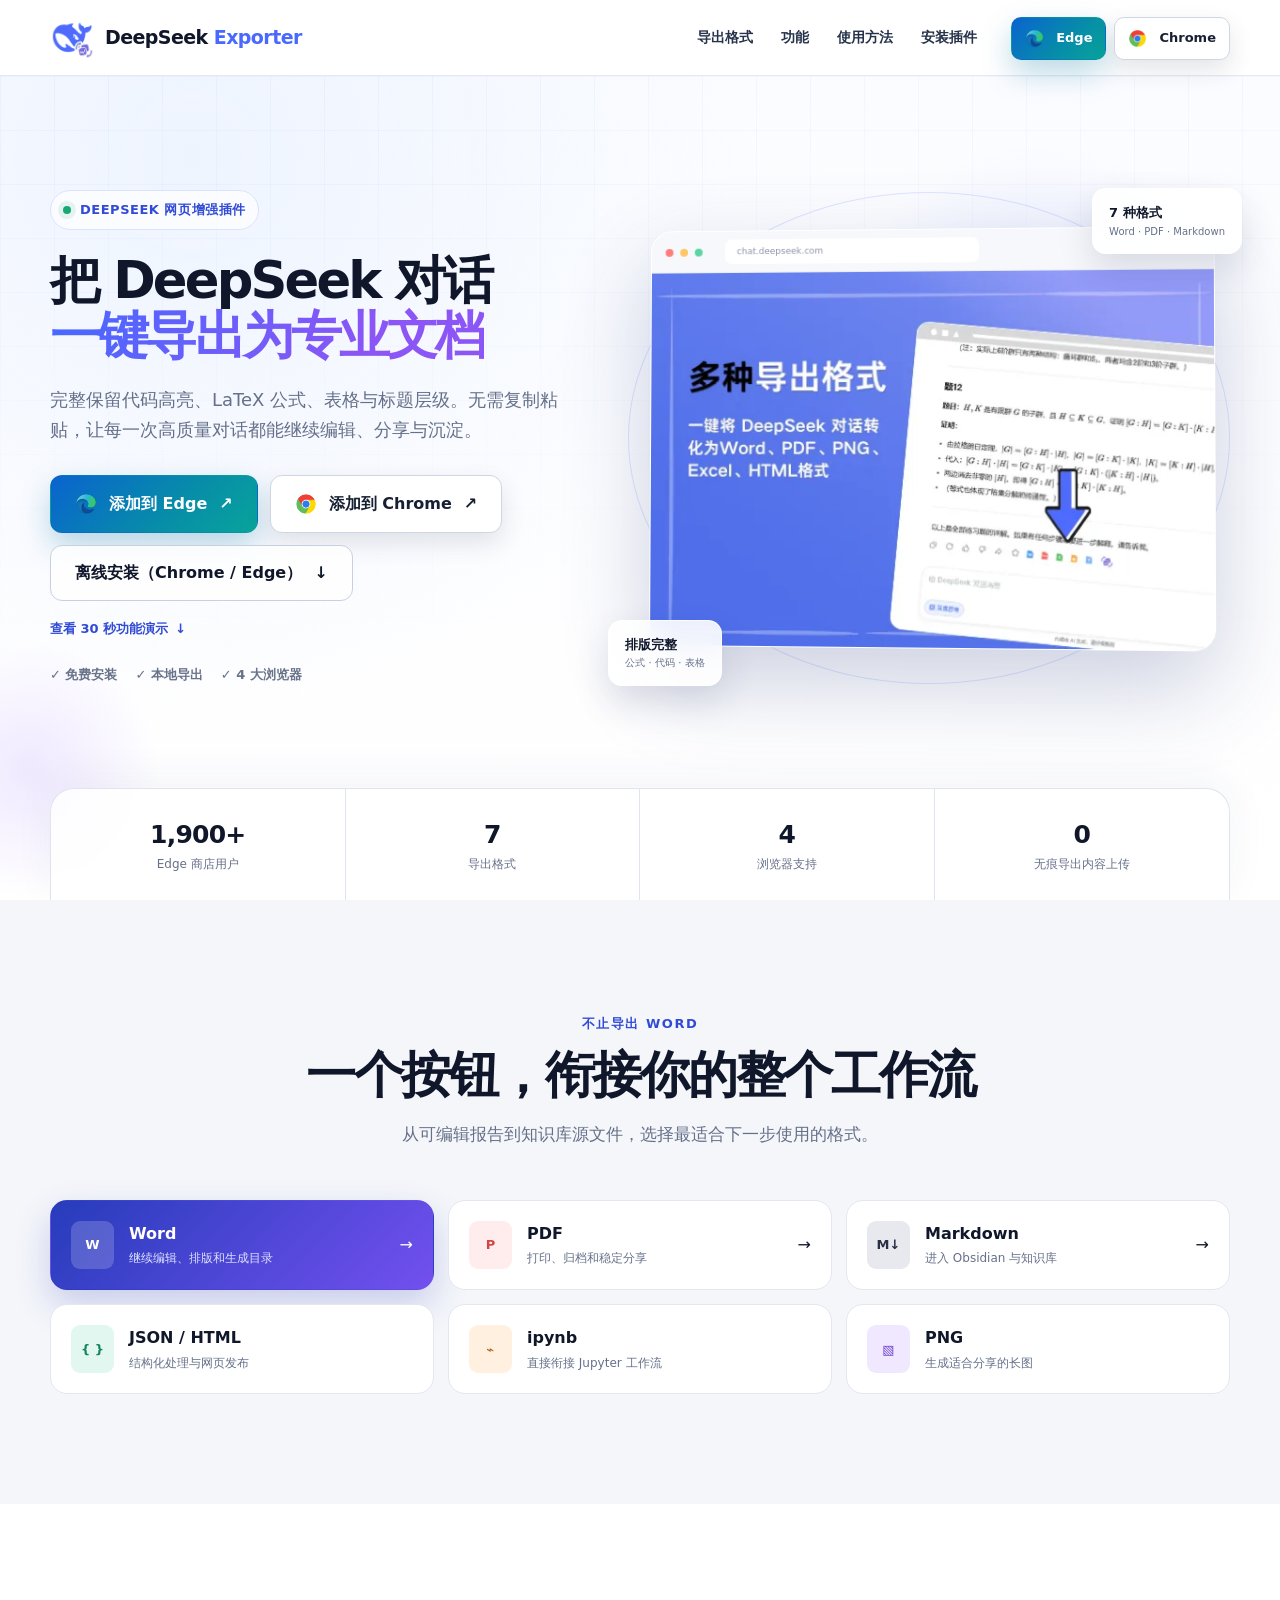
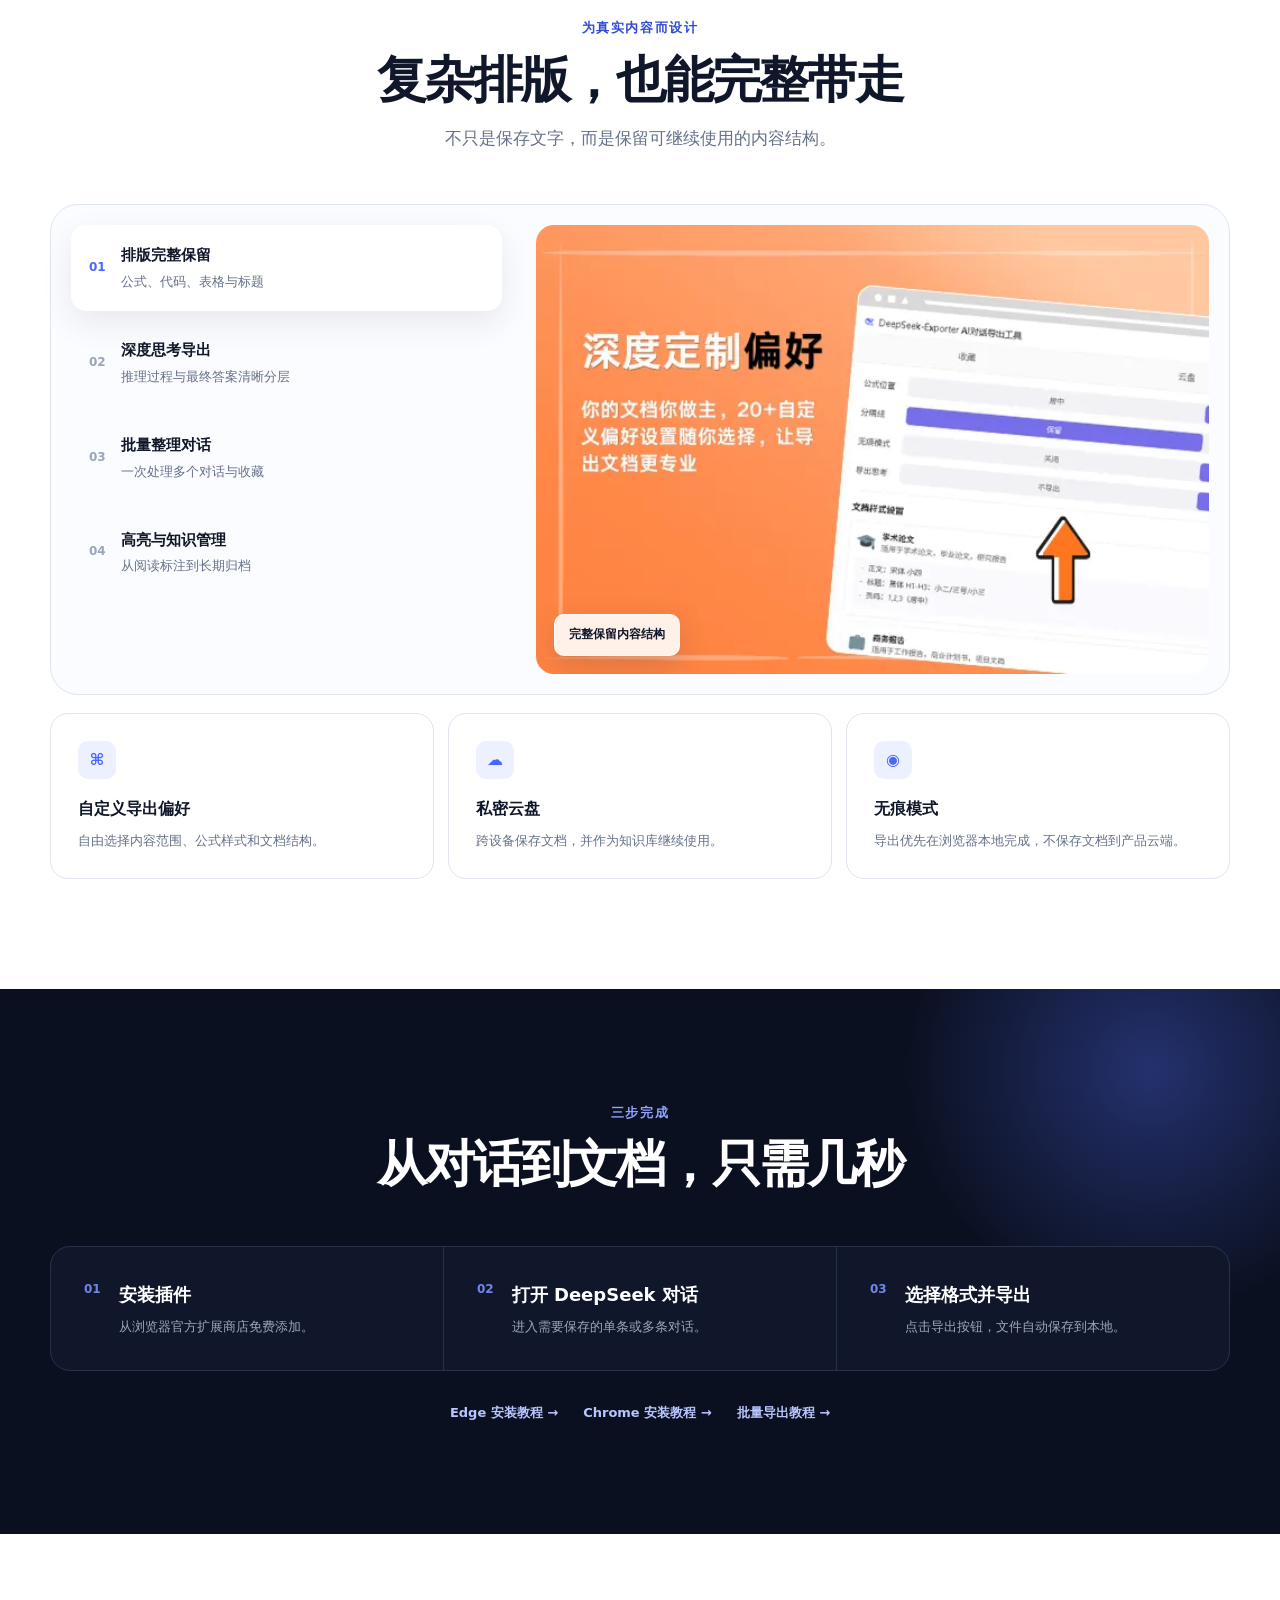
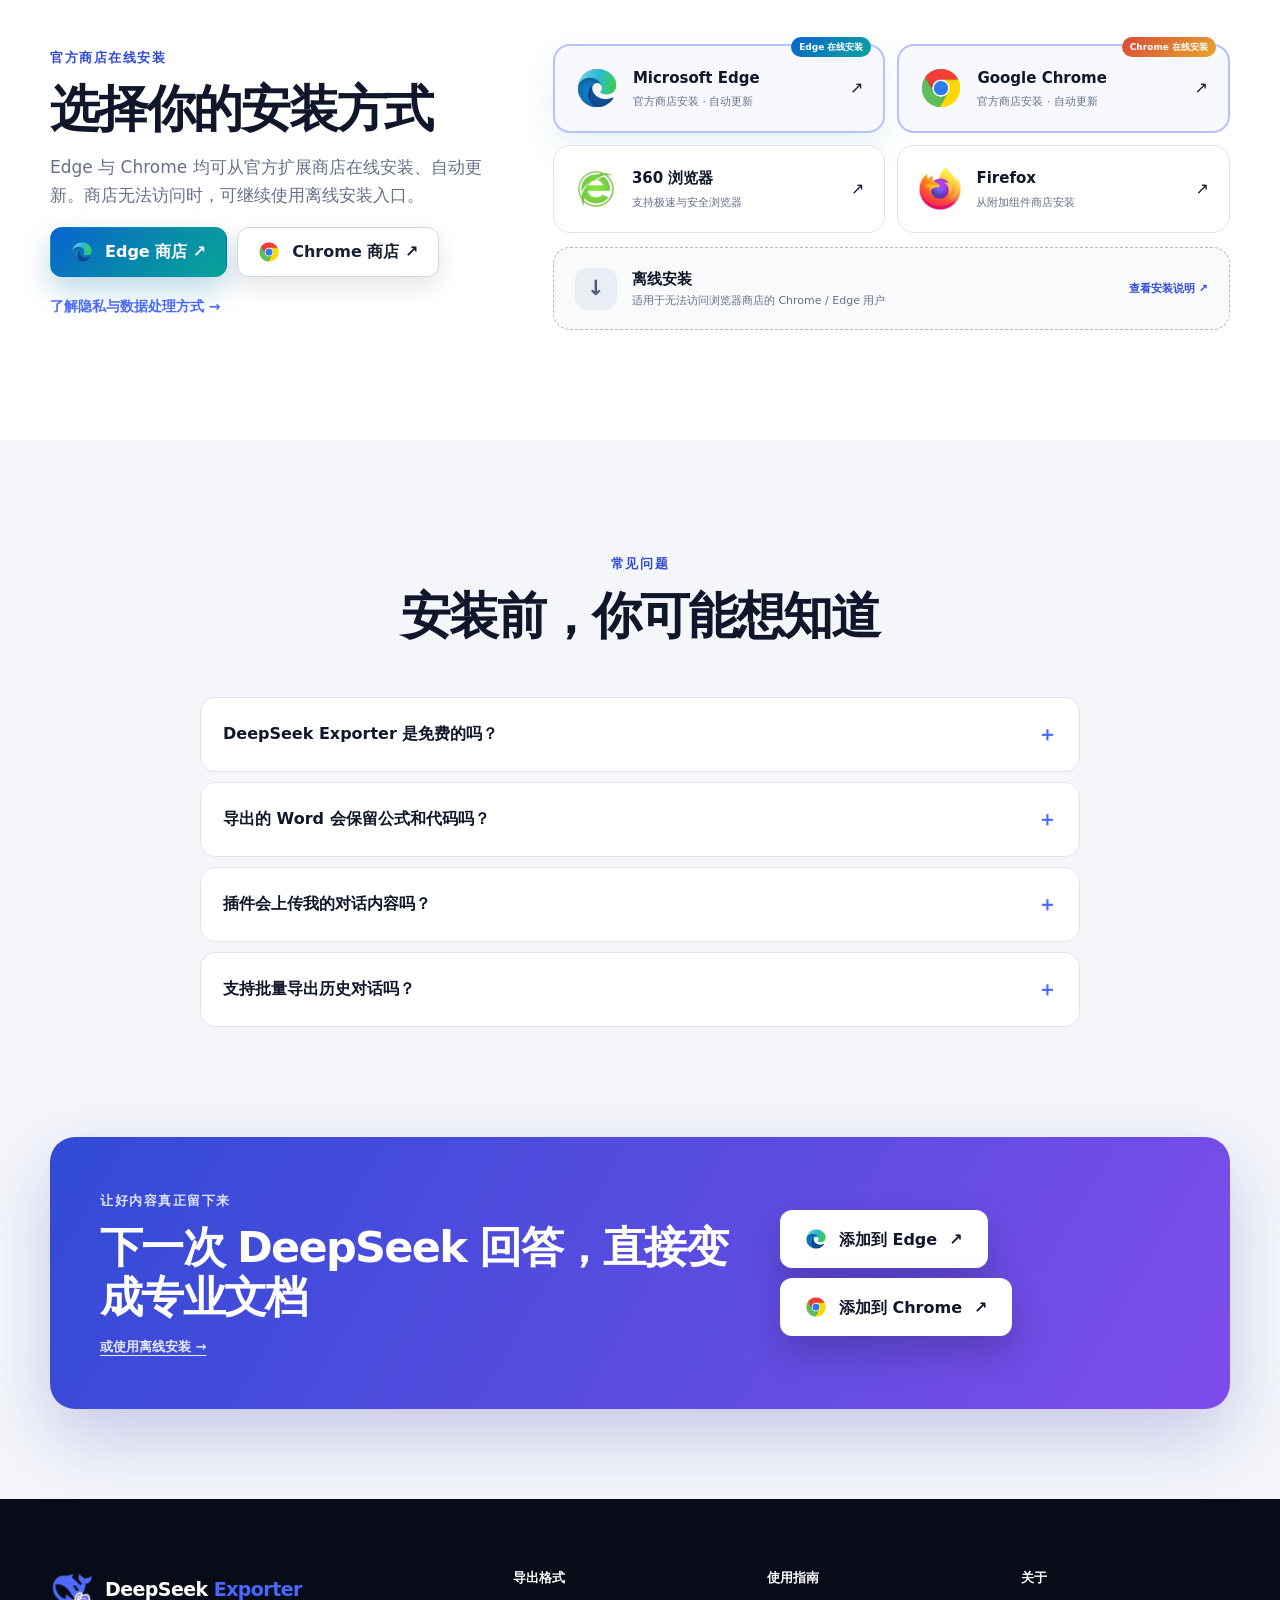
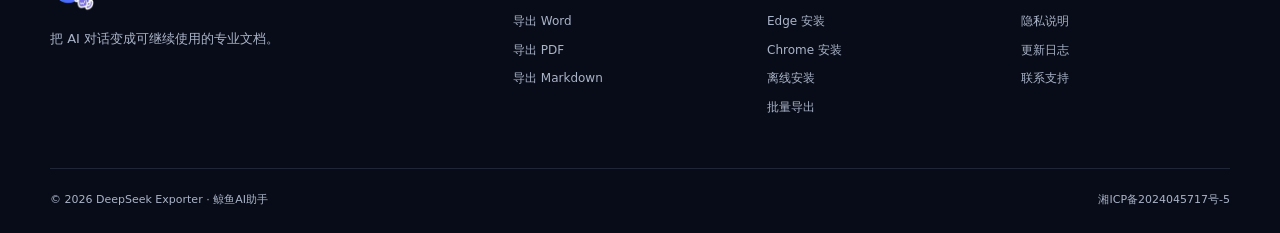
==== commit 4ea6b1a5: "1" ====
--- a/index.html
+++ b/index.html
@@ -9,20 +9,20 @@
   <meta property="og:title" content="DeepSeek Exporter：一键导出专业文档"><meta property="og:description" content="将 DeepSeek 对话导出为 Word、PDF、Markdown 等格式，完整保留公式、代码与表格。"><meta property="og:url" content="https://www.aibusgo.com/"><meta property="og:image" content="https://www.aibusgo.com/images/og-deepseek-exporter.jpg">
   <meta name="twitter:card" content="summary_large_image"><meta name="twitter:title" content="DeepSeek Exporter：一键导出专业文档"><meta name="twitter:description" content="将 DeepSeek 对话导出为 Word、PDF、Markdown 等格式。"><meta name="twitter:image" content="https://www.aibusgo.com/images/og-deepseek-exporter.jpg">
   <link rel="icon" href="/images/logo.png"><link rel="apple-touch-icon" href="/images/logo.png"><link rel="stylesheet" href="/styles.css">
-  <script type="application/ld+json">{"@context":"https://schema.org","@graph":[{"@type":"WebSite","@id":"https://www.aibusgo.com/#website","url":"https://www.aibusgo.com/","name":"DeepSeek Exporter","alternateName":["DeepSeek-Exporter","鲸鱼AI助手 DeepSeek 导出插件"],"inLanguage":"zh-CN"},{"@type":"Organization","@id":"https://www.aibusgo.com/#organization","name":"鲸鱼AI助手","url":"https://www.aibusgo.com/","logo":"https://www.aibusgo.com/images/logo.png"},{"@type":"SoftwareApplication","@id":"https://www.aibusgo.com/#software","name":"DeepSeek Exporter","applicationCategory":"BrowserApplication","operatingSystem":"Windows, macOS, Linux","url":"https://www.aibusgo.com/","description":"一键将 DeepSeek 对话导出为 Word、PDF、Markdown、HTML、ipynb、JSON 和 PNG。","softwareRequirements":"Chrome 88+、Edge 88+、Firefox 109+ 或兼容浏览器","offers":{"@type":"Offer","price":"0","priceCurrency":"CNY"},"publisher":{"@id":"https://www.aibusgo.com/#organization"},"installUrl":"https://microsoftedge.microsoft.com/addons/detail/%E9%B2%B8%E9%B1%BCai%E5%8A%A9%E6%89%8B/lgfpicokhhemdpohohdlffponcillpfa","image":"https://www.aibusgo.com/images/og-deepseek-exporter.jpg"}]}</script>
+  <script type="application/ld+json">{"@context":"https://schema.org","@graph":[{"@type":"WebSite","@id":"https://www.aibusgo.com/#website","url":"https://www.aibusgo.com/","name":"DeepSeek Exporter","alternateName":["DeepSeek-Exporter","鲸鱼AI助手 DeepSeek 导出插件"],"inLanguage":"zh-CN"},{"@type":"Organization","@id":"https://www.aibusgo.com/#organization","name":"鲸鱼AI助手","url":"https://www.aibusgo.com/","logo":"https://www.aibusgo.com/images/logo.png"},{"@type":"SoftwareApplication","@id":"https://www.aibusgo.com/#software","name":"DeepSeek Exporter","applicationCategory":"BrowserApplication","operatingSystem":"Windows, macOS, Linux","url":"https://www.aibusgo.com/","description":"一键将 DeepSeek 对话导出为 Word、PDF、Markdown、HTML、ipynb、JSON 和 PNG。","softwareRequirements":"Chrome 88+、Edge 88+、Firefox 109+ 或兼容浏览器","offers":{"@type":"Offer","price":"0","priceCurrency":"CNY"},"publisher":{"@id":"https://www.aibusgo.com/#organization"},"installUrl":["https://microsoftedge.microsoft.com/addons/detail/%E9%B2%B8%E9%B1%BCai%E5%8A%A9%E6%89%8B/lgfpicokhhemdpohohdlffponcillpfa","https://chromewebstore.google.com/detail/%E9%B2%B8%E9%B1%BCai%E5%8A%A9%E6%89%8B-deepseek%E5%AF%BC%E5%87%BAword/foegcdhddlencjjkaeonjahfcdlmlihl"],"image":"https://www.aibusgo.com/images/og-deepseek-exporter.jpg"}]}</script>
 </head>
 <body>
 <a class="skip-link" href="#main">跳到主要内容</a>
 <header class="site-header" data-header><div class="container nav-shell">
   <a class="brand" href="/" aria-label="DeepSeek Exporter 首页"><img src="/images/logo-display.webp" width="44" height="44" alt="DeepSeek Exporter 鲸鱼标志"><span>DeepSeek <strong>Exporter</strong></span></a>
-  <nav class="desktop-nav" aria-label="主导航"><a href="#formats">导出格式</a><a href="#features">功能</a><a href="#how">使用方法</a><a href="/guide/install-edge/">Edge 安装教程</a></nav>
-  <a class="button button-small edge-primary nav-cta" data-outbound="edge" href="https://microsoftedge.microsoft.com/addons/detail/%E9%B2%B8%E9%B1%BCai%E5%8A%A9%E6%89%8B/lgfpicokhhemdpohohdlffponcillpfa" target="_blank" rel="noopener"><img class="button-icon" src="/images/lowcode-2406134.png" width="20" height="20" alt="">添加到 Edge</a>
+  <nav class="desktop-nav" aria-label="主导航"><a href="#formats">导出格式</a><a href="#features">功能</a><a href="#how">使用方法</a><a href="#install">安装插件</a></nav>
+  <div class="nav-store-actions nav-cta" aria-label="在线安装"><a class="button button-small edge-primary" data-outbound="edge" href="https://microsoftedge.microsoft.com/addons/detail/%E9%B2%B8%E9%B1%BCai%E5%8A%A9%E6%89%8B/lgfpicokhhemdpohohdlffponcillpfa" target="_blank" rel="noopener"><img class="button-icon" src="/images/lowcode-2406134.png" width="20" height="20" alt="">Edge</a><a class="button button-small chrome-primary" data-outbound="chrome" href="https://chromewebstore.google.com/detail/%E9%B2%B8%E9%B1%BCai%E5%8A%A9%E6%89%8B-deepseek%E5%AF%BC%E5%87%BAword/foegcdhddlencjjkaeonjahfcdlmlihl" target="_blank" rel="noopener"><img class="button-icon" src="/images/lowcode-2406140.png" width="20" height="20" alt="">Chrome</a></div>
   <button class="menu-toggle" type="button" aria-label="打开导航菜单" aria-expanded="false" aria-controls="mobile-menu" data-menu-toggle><span></span><span></span><span></span></button>
-</div><nav class="mobile-menu" id="mobile-menu" aria-label="移动导航" data-mobile-menu><a href="https://microsoftedge.microsoft.com/addons/detail/%E9%B2%B8%E9%B1%BCai%E5%8A%A9%E6%89%8B/lgfpicokhhemdpohohdlffponcillpfa" target="_blank" rel="noopener" data-outbound="edge">添加到 Edge ↗</a><a href="https://deepseek.aiwhaler.com/" target="_blank" rel="noopener" data-outbound="offline">离线安装</a><a href="#formats">导出格式</a><a href="#features">功能</a><a href="#how">使用方法</a><a href="/guide/install-edge/">Edge 安装教程</a><a href="/privacy/">隐私说明</a></nav></header>
+</div><nav class="mobile-menu" id="mobile-menu" aria-label="移动导航" data-mobile-menu><a href="https://microsoftedge.microsoft.com/addons/detail/%E9%B2%B8%E9%B1%BCai%E5%8A%A9%E6%89%8B/lgfpicokhhemdpohohdlffponcillpfa" target="_blank" rel="noopener" data-outbound="edge">添加到 Edge ↗</a><a href="https://chromewebstore.google.com/detail/%E9%B2%B8%E9%B1%BCai%E5%8A%A9%E6%89%8B-deepseek%E5%AF%BC%E5%87%BAword/foegcdhddlencjjkaeonjahfcdlmlihl" target="_blank" rel="noopener" data-outbound="chrome">添加到 Chrome ↗</a><a href="https://deepseek.aiwhaler.com/" target="_blank" rel="noopener" data-outbound="offline">离线安装</a><a href="#formats">导出格式</a><a href="#features">功能</a><a href="#how">使用方法</a><a href="/guide/install-edge/">Edge 安装教程</a><a href="/guide/install-chrome/">Chrome 安装教程</a><a href="/privacy/">隐私说明</a></nav></header>
 <main id="main">
   <section class="hero"><div class="hero-glow hero-glow-one"></div><div class="hero-glow hero-glow-two"></div><div class="container hero-grid">
     <div class="hero-copy reveal"><div class="eyebrow"><span class="status-dot"></span> DeepSeek 网页增强插件</div><h1>把 DeepSeek 对话<br><span>一键导出为专业文档</span></h1><p class="hero-lede">完整保留代码高亮、LaTeX 公式、表格与标题层级。无需复制粘贴，让每一次高质量对话都能继续编辑、分享与沉淀。</p>
-      <div class="hero-actions"><a class="button edge-primary button-large" data-outbound="edge" href="https://microsoftedge.microsoft.com/addons/detail/%E9%B2%B8%E9%B1%BCai%E5%8A%A9%E6%89%8B/lgfpicokhhemdpohohdlffponcillpfa" target="_blank" rel="noopener"><img class="button-icon" src="/images/lowcode-2406134.png" width="22" height="22" alt="">免费添加到 Edge <span aria-hidden="true">↗</span></a><a class="button button-ghost button-large button-offline" href="https://deepseek.aiwhaler.com/" target="_blank" rel="noopener" data-outbound="offline">离线安装（Chrome / Edge） <span aria-hidden="true">↓</span></a></div>
+      <div class="hero-actions"><a class="button edge-primary button-large" data-outbound="edge" href="https://microsoftedge.microsoft.com/addons/detail/%E9%B2%B8%E9%B1%BCai%E5%8A%A9%E6%89%8B/lgfpicokhhemdpohohdlffponcillpfa" target="_blank" rel="noopener"><img class="button-icon" src="/images/lowcode-2406134.png" width="22" height="22" alt="">添加到 Edge <span aria-hidden="true">↗</span></a><a class="button chrome-primary button-large" data-outbound="chrome" href="https://chromewebstore.google.com/detail/%E9%B2%B8%E9%B1%BCai%E5%8A%A9%E6%89%8B-deepseek%E5%AF%BC%E5%87%BAword/foegcdhddlencjjkaeonjahfcdlmlihl" target="_blank" rel="noopener"><img class="button-icon" src="/images/lowcode-2406140.png" width="22" height="22" alt="">添加到 Chrome <span aria-hidden="true">↗</span></a><a class="button button-ghost button-large button-offline" href="https://deepseek.aiwhaler.com/" target="_blank" rel="noopener" data-outbound="offline">离线安装（Chrome / Edge） <span aria-hidden="true">↓</span></a></div>
       <a class="hero-demo-link" href="#demo">查看 30 秒功能演示 <span aria-hidden="true">↓</span></a>
       <div class="trust-line"><span>✓ 免费安装</span><span>✓ 本地导出</span><span>✓ 4 大浏览器</span></div>
     </div>
@@ -39,13 +39,13 @@
 
   <section class="section section-ink" id="how"><div class="container"><div class="section-heading light reveal"><span class="kicker">三步完成</span><h2>从对话到文档，只需几秒</h2></div><ol class="steps reveal"><li><span>01</span><div><h3>安装插件</h3><p>从浏览器官方扩展商店免费添加。</p></div></li><li><span>02</span><div><h3>打开 DeepSeek 对话</h3><p>进入需要保存的单条或多条对话。</p></div></li><li><span>03</span><div><h3>选择格式并导出</h3><p>点击导出按钮，文件自动保存到本地。</p></div></li></ol><div class="guide-links reveal"><a href="/guide/install-edge/">Edge 安装教程 →</a><a href="/guide/install-chrome/">Chrome 安装教程 →</a><a href="/guide/batch-export/">批量导出教程 →</a></div></div></section>
 
-  <section class="section install-section" id="install"><div class="container install-layout"><div class="install-copy reveal"><span class="kicker">优先推荐 Edge</span><h2>选择你的安装方式</h2><p>建议从 Microsoft Edge 官方扩展商店安装，可自动更新且来源可验证。商店无法访问时，可使用保留的离线安装入口。</p><a class="button edge-primary" href="https://microsoftedge.microsoft.com/addons/detail/%E9%B2%B8%E9%B1%BCai%E5%8A%A9%E6%89%8B/lgfpicokhhemdpohohdlffponcillpfa" target="_blank" rel="noopener" data-outbound="edge"><img class="button-icon" src="/images/lowcode-2406134.png" width="20" height="20" alt="">打开 Edge 商店 ↗</a><br><a href="/privacy/" class="text-link install-privacy-link">了解隐私与数据处理方式 →</a></div><div class="install-options reveal"><div class="browser-grid">
-    <a class="browser-card recommended edge-card" href="https://microsoftedge.microsoft.com/addons/detail/%E9%B2%B8%E9%B1%BCai%E5%8A%A9%E6%89%8B/lgfpicokhhemdpohohdlffponcillpfa" target="_blank" rel="noopener" data-outbound="edge"><span class="badge">首选</span><img src="/images/lowcode-2406134.png" width="48" height="48" alt="Microsoft Edge"><div><h3>Microsoft Edge</h3><p>官方商店安装 · 自动更新</p></div><span>↗</span></a><a class="browser-card" href="https://chromewebstore.google.com/detail/%E9%B2%B8%E9%B1%BCai%E5%8A%A9%E6%89%8B-deepseek%E5%AF%BC%E5%87%BAword/foegcdhddlencjjkaeonjahfcdlmlihl" target="_blank" rel="noopener" data-outbound="chrome"><img src="/images/lowcode-2406140.png" width="48" height="48" alt="Google Chrome"><div><h3>Google Chrome</h3><p>从 Chrome 应用商店安装</p></div><span>↗</span></a><a class="browser-card" href="https://ext.se.360.cn/#/extension-detail?id=hgahdgilffiglaefnmnkoclmigdaighg" target="_blank" rel="noopener" data-outbound="360"><img src="/images/lowcode-2406123.png" width="48" height="48" alt="360 浏览器"><div><h3>360 浏览器</h3><p>支持极速与安全浏览器</p></div><span>↗</span></a><a class="browser-card" href="https://addons.mozilla.org/zh-CN/firefox/addon/deepseek%E5%AF%BC%E5%87%BAword-%E9%B2%B8%E9%B1%BCai%E5%8A%A9%E6%89%8B/" target="_blank" rel="noopener" data-outbound="firefox"><img src="/images/firefox-96.webp" width="48" height="48" loading="lazy" alt="Mozilla Firefox"><div><h3>Firefox</h3><p>从附加组件商店安装</p></div><span>↗</span></a>
+  <section class="section install-section" id="install"><div class="container install-layout"><div class="install-copy reveal"><span class="kicker">官方商店在线安装</span><h2>选择你的安装方式</h2><p>Edge 与 Chrome 均可从官方扩展商店在线安装、自动更新。商店无法访问时，可继续使用离线安装入口。</p><div class="install-store-actions"><a class="button edge-primary" href="https://microsoftedge.microsoft.com/addons/detail/%E9%B2%B8%E9%B1%BCai%E5%8A%A9%E6%89%8B/lgfpicokhhemdpohohdlffponcillpfa" target="_blank" rel="noopener" data-outbound="edge"><img class="button-icon" src="/images/lowcode-2406134.png" width="20" height="20" alt="">Edge 商店 ↗</a><a class="button chrome-primary" href="https://chromewebstore.google.com/detail/%E9%B2%B8%E9%B1%BCai%E5%8A%A9%E6%89%8B-deepseek%E5%AF%BC%E5%87%BAword/foegcdhddlencjjkaeonjahfcdlmlihl" target="_blank" rel="noopener" data-outbound="chrome"><img class="button-icon" src="/images/lowcode-2406140.png" width="20" height="20" alt="">Chrome 商店 ↗</a></div><a href="/privacy/" class="text-link install-privacy-link">了解隐私与数据处理方式 →</a></div><div class="install-options reveal"><div class="browser-grid">
+    <a class="browser-card recommended edge-card" href="https://microsoftedge.microsoft.com/addons/detail/%E9%B2%B8%E9%B1%BCai%E5%8A%A9%E6%89%8B/lgfpicokhhemdpohohdlffponcillpfa" target="_blank" rel="noopener" data-outbound="edge"><span class="badge">Edge 在线安装</span><img src="/images/lowcode-2406134.png" width="48" height="48" alt="Microsoft Edge"><div><h3>Microsoft Edge</h3><p>官方商店安装 · 自动更新</p></div><span>↗</span></a><a class="browser-card recommended chrome-card" href="https://chromewebstore.google.com/detail/%E9%B2%B8%E9%B1%BCai%E5%8A%A9%E6%89%8B-deepseek%E5%AF%BC%E5%87%BAword/foegcdhddlencjjkaeonjahfcdlmlihl" target="_blank" rel="noopener" data-outbound="chrome"><span class="badge">Chrome 在线安装</span><img src="/images/lowcode-2406140.png" width="48" height="48" alt="Google Chrome"><div><h3>Google Chrome</h3><p>官方商店安装 · 自动更新</p></div><span>↗</span></a><a class="browser-card" href="https://ext.se.360.cn/#/extension-detail?id=hgahdgilffiglaefnmnkoclmigdaighg" target="_blank" rel="noopener" data-outbound="360"><img src="/images/lowcode-2406123.png" width="48" height="48" alt="360 浏览器"><div><h3>360 浏览器</h3><p>支持极速与安全浏览器</p></div><span>↗</span></a><a class="browser-card" href="https://addons.mozilla.org/zh-CN/firefox/addon/deepseek%E5%AF%BC%E5%87%BAword-%E9%B2%B8%E9%B1%BCai%E5%8A%A9%E6%89%8B/" target="_blank" rel="noopener" data-outbound="firefox"><img src="/images/firefox-96.webp" width="48" height="48" loading="lazy" alt="Mozilla Firefox"><div><h3>Firefox</h3><p>从附加组件商店安装</p></div><span>↗</span></a>
   </div><a class="offline-panel" href="https://deepseek.aiwhaler.com/" target="_blank" rel="noopener" data-outbound="offline"><span class="offline-icon">↓</span><div><strong>离线安装</strong><small>适用于无法访问浏览器商店的 Chrome / Edge 用户</small></div><span>查看安装说明 ↗</span></a></div></div></section>
 
   <section class="section section-soft" id="faq"><div class="container narrow"><div class="section-heading reveal"><span class="kicker">常见问题</span><h2>安装前，你可能想知道</h2></div><div class="faq-list reveal"><details><summary>DeepSeek Exporter 是免费的吗？<span>＋</span></summary><p>插件可免费安装。部分扩展服务可能依据产品页面展示的规则提供，安装前无需付费。</p></details><details><summary>导出的 Word 会保留公式和代码吗？<span>＋</span></summary><p>支持保留 LaTeX 数学公式、代码高亮、表格、列表和标题层级，并可继续在 Word 中编辑。</p></details><details><summary>插件会上传我的对话内容吗？<span>＋</span></summary><p>使用无痕模式时，导出处理优先在浏览器本地完成，不将文档保存到产品云端。云盘等主动启用的在线功能会按对应隐私说明处理。</p></details><details><summary>支持批量导出历史对话吗？<span>＋</span></summary><p>支持在对话列表或收藏夹中选择多条内容批量导出，适合集中归档学习和项目资料。</p></details></div></div></section>
-  <section class="final-cta"><div class="container final-cta-inner reveal"><div><span class="kicker">让好内容真正留下来</span><h2>下一次 DeepSeek 回答，直接变成专业文档</h2><a class="final-offline-link" href="https://deepseek.aiwhaler.com/" target="_blank" rel="noopener" data-outbound="offline">或使用离线安装 →</a></div><a class="button button-light button-large" data-outbound="edge" href="https://microsoftedge.microsoft.com/addons/detail/%E9%B2%B8%E9%B1%BCai%E5%8A%A9%E6%89%8B/lgfpicokhhemdpohohdlffponcillpfa" target="_blank" rel="noopener"><img class="button-icon" src="/images/lowcode-2406134.png" width="22" height="22" alt="">免费添加到 Edge <span>↗</span></a></div></section>
+  <section class="final-cta"><div class="container final-cta-inner reveal"><div><span class="kicker">让好内容真正留下来</span><h2>下一次 DeepSeek 回答，直接变成专业文档</h2><a class="final-offline-link" href="https://deepseek.aiwhaler.com/" target="_blank" rel="noopener" data-outbound="offline">或使用离线安装 →</a></div><div class="final-store-actions"><a class="button button-light button-large" data-outbound="edge" href="https://microsoftedge.microsoft.com/addons/detail/%E9%B2%B8%E9%B1%BCai%E5%8A%A9%E6%89%8B/lgfpicokhhemdpohohdlffponcillpfa" target="_blank" rel="noopener"><img class="button-icon" src="/images/lowcode-2406134.png" width="22" height="22" alt="">添加到 Edge <span>↗</span></a><a class="button button-light button-large" data-outbound="chrome" href="https://chromewebstore.google.com/detail/%E9%B2%B8%E9%B1%BCai%E5%8A%A9%E6%89%8B-deepseek%E5%AF%BC%E5%87%BAword/foegcdhddlencjjkaeonjahfcdlmlihl" target="_blank" rel="noopener"><img class="button-icon" src="/images/lowcode-2406140.png" width="22" height="22" alt="">添加到 Chrome <span>↗</span></a></div></div></section>
 </main>
 <footer class="site-footer"><div class="container footer-grid"><div class="footer-brand"><a class="brand inverse" href="/"><img src="/images/logo-display.webp" width="40" height="40" loading="lazy" alt=""><span>DeepSeek <strong>Exporter</strong></span></a><p>把 AI 对话变成可继续使用的专业文档。</p></div><div><h3>导出格式</h3><a href="/deepseek-to-word/">导出 Word</a><a href="/deepseek-to-pdf/">导出 PDF</a><a href="/deepseek-to-markdown/">导出 Markdown</a></div><div><h3>使用指南</h3><a href="/guide/install-edge/">Edge 安装</a><a href="/guide/install-chrome/">Chrome 安装</a><a href="https://deepseek.aiwhaler.com/" target="_blank" rel="noopener" data-outbound="offline">离线安装</a><a href="/guide/batch-export/">批量导出</a></div><div><h3>关于</h3><a href="/privacy/">隐私说明</a><a href="/changelog/">更新日志</a><a href="https://www.aiwhaler.com/help/" target="_blank" rel="noopener">联系支持</a></div></div><div class="container footer-bottom"><span>© 2026 DeepSeek Exporter · 鲸鱼AI助手</span><a href="https://beian.miit.gov.cn/" target="_blank" rel="noopener">湘ICP备2024045717号-5</a></div></footer>
-<a class="mobile-sticky-cta edge-primary" data-outbound="edge" href="https://microsoftedge.microsoft.com/addons/detail/%E9%B2%B8%E9%B1%BCai%E5%8A%A9%E6%89%8B/lgfpicokhhemdpohohdlffponcillpfa" target="_blank" rel="noopener"><img class="button-icon" src="/images/lowcode-2406134.png" width="20" height="20" alt="">免费添加到 Edge <span>↗</span></a><script src="/site.js" defer></script>
+<div class="mobile-sticky-cta" aria-label="在线安装插件"><a class="edge-primary" data-outbound="edge" href="https://microsoftedge.microsoft.com/addons/detail/%E9%B2%B8%E9%B1%BCai%E5%8A%A9%E6%89%8B/lgfpicokhhemdpohohdlffponcillpfa" target="_blank" rel="noopener"><img class="button-icon" src="/images/lowcode-2406134.png" width="20" height="20" alt="">Edge</a><a class="chrome-primary" data-outbound="chrome" href="https://chromewebstore.google.com/detail/%E9%B2%B8%E9%B1%BCai%E5%8A%A9%E6%89%8B-deepseek%E5%AF%BC%E5%87%BAword/foegcdhddlencjjkaeonjahfcdlmlihl" target="_blank" rel="noopener"><img class="button-icon" src="/images/lowcode-2406140.png" width="20" height="20" alt="">Chrome</a></div><script src="/site.js" defer></script>
 </body></html>
--- a/styles.css
+++ b/styles.css
@@ -21,14 +21,21 @@
 /* Edge-first install path and retained offline installation */
 .edge-primary{color:#fff;background:linear-gradient(135deg,#0a63cf 0%,#078ca9 58%,#08a49b 100%);box-shadow:0 13px 30px rgba(4,116,158,.27)}
 .edge-primary:hover{box-shadow:0 17px 38px rgba(4,116,158,.36)}
+.chrome-primary{color:#172033;border:1px solid #cfd6e3;background:#fff;box-shadow:0 10px 25px rgba(31,42,69,.12)}
+.chrome-primary:hover{border-color:#9eabc0;box-shadow:0 15px 32px rgba(31,42,69,.18)}
 .button-icon{flex:0 0 auto;width:22px;height:22px;object-fit:contain}
 .nav-cta .button-icon{width:19px;height:19px}
+.nav-store-actions{display:flex;align-items:center;gap:8px}
+.nav-store-actions .button{padding-inline:13px}
 .hero-demo-link{display:inline-flex;align-items:center;gap:7px;margin-top:17px;color:var(--blue2);font-size:13px;font-weight:750}
 .button-offline{border-color:#c8d0df;background:rgba(255,255,255,.84)}
 .install-options{min-width:0}
+.install-store-actions,.final-store-actions{display:flex;align-items:center;flex-wrap:wrap;gap:10px}
 .install-privacy-link{display:inline-block;margin-top:18px}
 .edge-card{border-width:2px;border-color:#42aab4;background:linear-gradient(135deg,#f1fbff,#f4fffc);box-shadow:0 15px 35px rgba(5,127,154,.1)}
 .edge-card .badge{background:linear-gradient(135deg,#0a63cf,#08a49b)}
+.chrome-card{border-width:2px;border-color:#e0a337;background:linear-gradient(135deg,#fffaf0,#fff)}
+.chrome-card .badge{background:linear-gradient(135deg,#d94a3a,#e7a629);color:#fff}
 .offline-panel{display:flex;align-items:center;gap:15px;margin-top:14px;padding:19px 21px;border:1px dashed #aeb9cc;border-radius:17px;background:#f8fafc;transition:transform .2s,border-color .2s,background .2s}
 .offline-panel:hover{transform:translateY(-2px);border-color:#7888a6;background:#fff}
 .offline-icon{display:grid;place-items:center;flex:0 0 42px;width:42px;height:42px;border-radius:12px;color:#4e5c75;background:#e9edf4;font-size:21px;font-weight:900}
@@ -36,5 +43,4 @@
 .offline-panel strong{font-size:15px}.offline-panel small{color:var(--muted);font-size:11px}
 .offline-panel>span:last-child{color:var(--blue2);font-size:11px;font-weight:800;white-space:nowrap}
 .final-offline-link{display:inline-block;margin-top:13px;color:#e5e9ff;font-size:13px;font-weight:720;text-decoration:underline;text-underline-offset:4px}
-.mobile-sticky-cta.edge-primary{background:linear-gradient(135deg,#0a63cf,#08a49b)}
-@media(max-width:680px){.hero-demo-link{justify-content:center}.offline-panel{align-items:flex-start;flex-wrap:wrap}.offline-panel>span:last-child{margin-left:57px}.install-copy>.edge-primary{width:100%}.button-offline{font-size:13px}}
+@media(max-width:680px){.hero-demo-link{justify-content:center}.offline-panel{align-items:flex-start;flex-wrap:wrap}.offline-panel>span:last-child{margin-left:57px}.install-store-actions,.final-store-actions{display:grid;grid-template-columns:1fr;width:100%}.install-store-actions .button,.final-store-actions .button{width:100%}.button-offline{font-size:13px}.mobile-sticky-cta{padding:6px;background:rgba(255,255,255,.94);box-shadow:0 15px 45px rgba(24,35,66,.3);backdrop-filter:blur(14px)}.mobile-sticky-cta a{display:flex;align-items:center;justify-content:center;gap:7px;flex:1;min-height:43px;border-radius:10px;font-size:13px;font-weight:800}.mobile-sticky-cta .button-icon{width:19px;height:19px}.mobile-sticky-cta .edge-primary{background:linear-gradient(135deg,#0a63cf,#08a49b)}}
